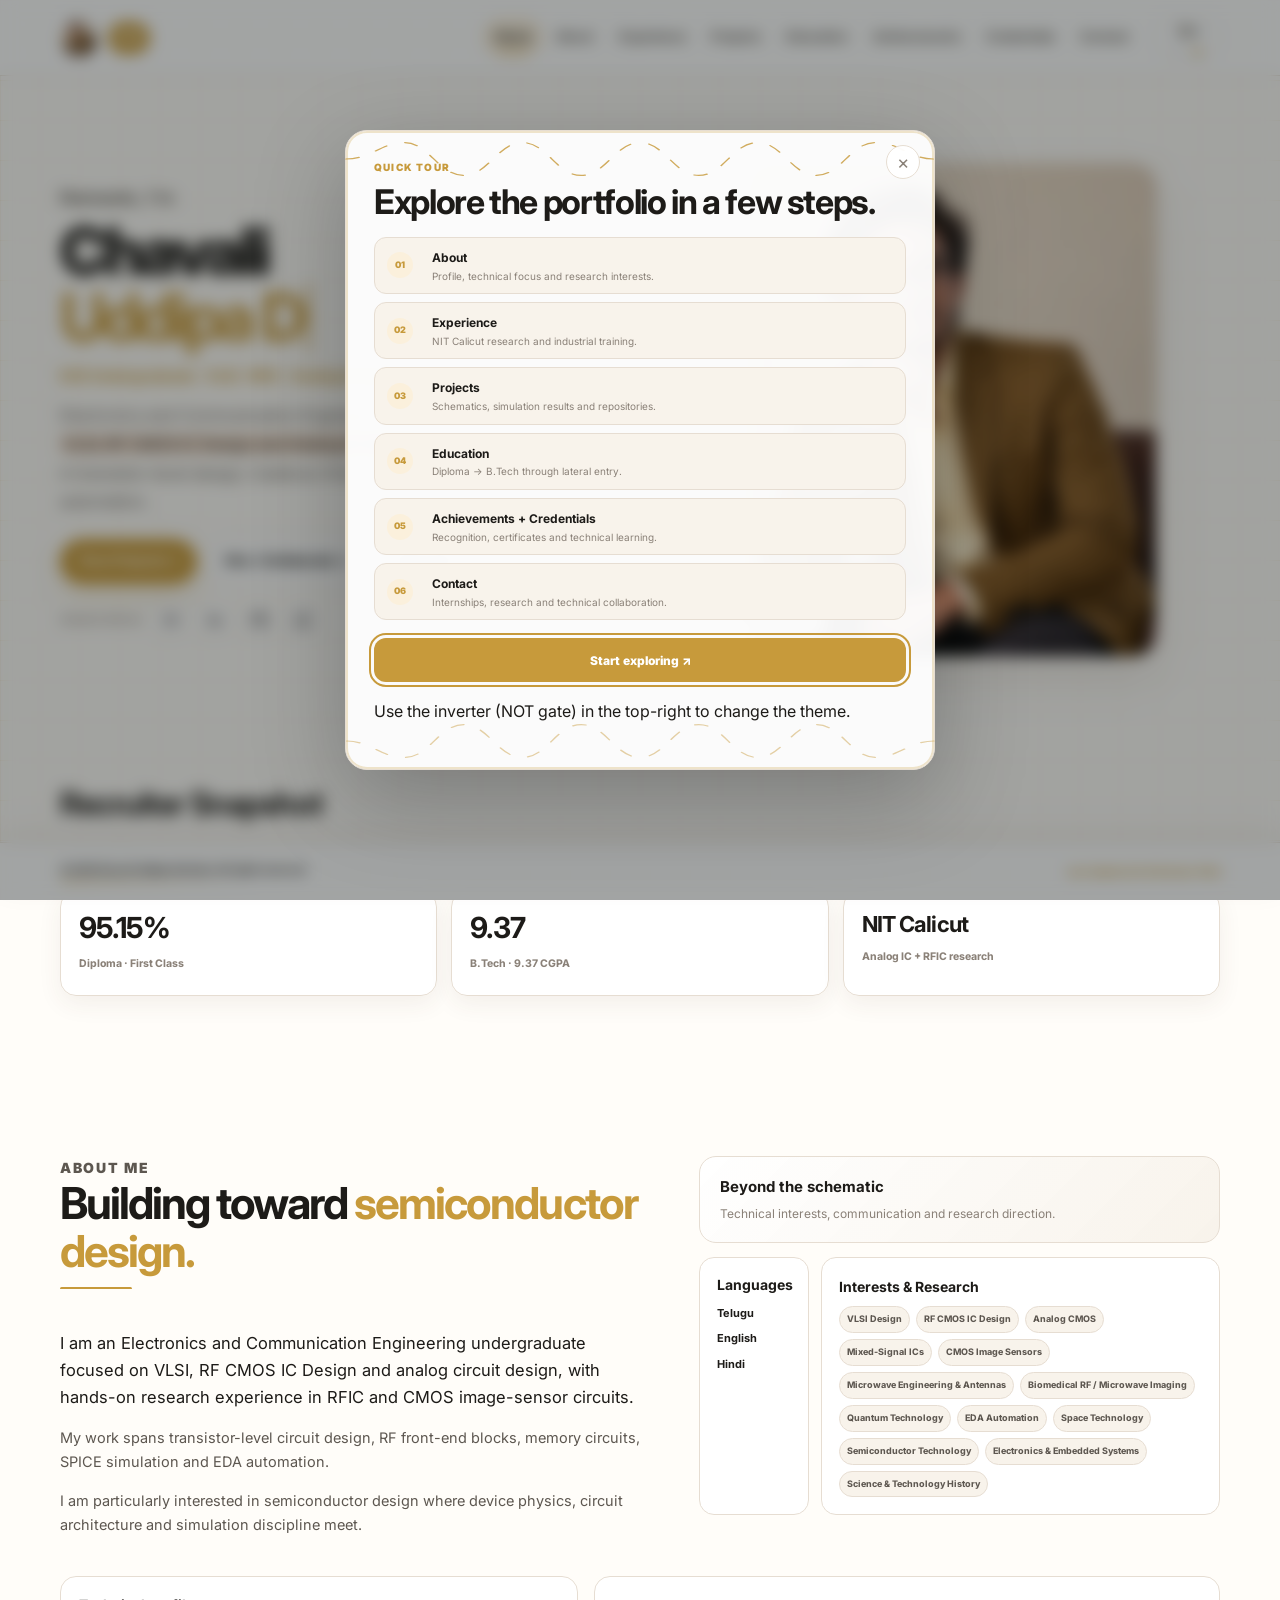
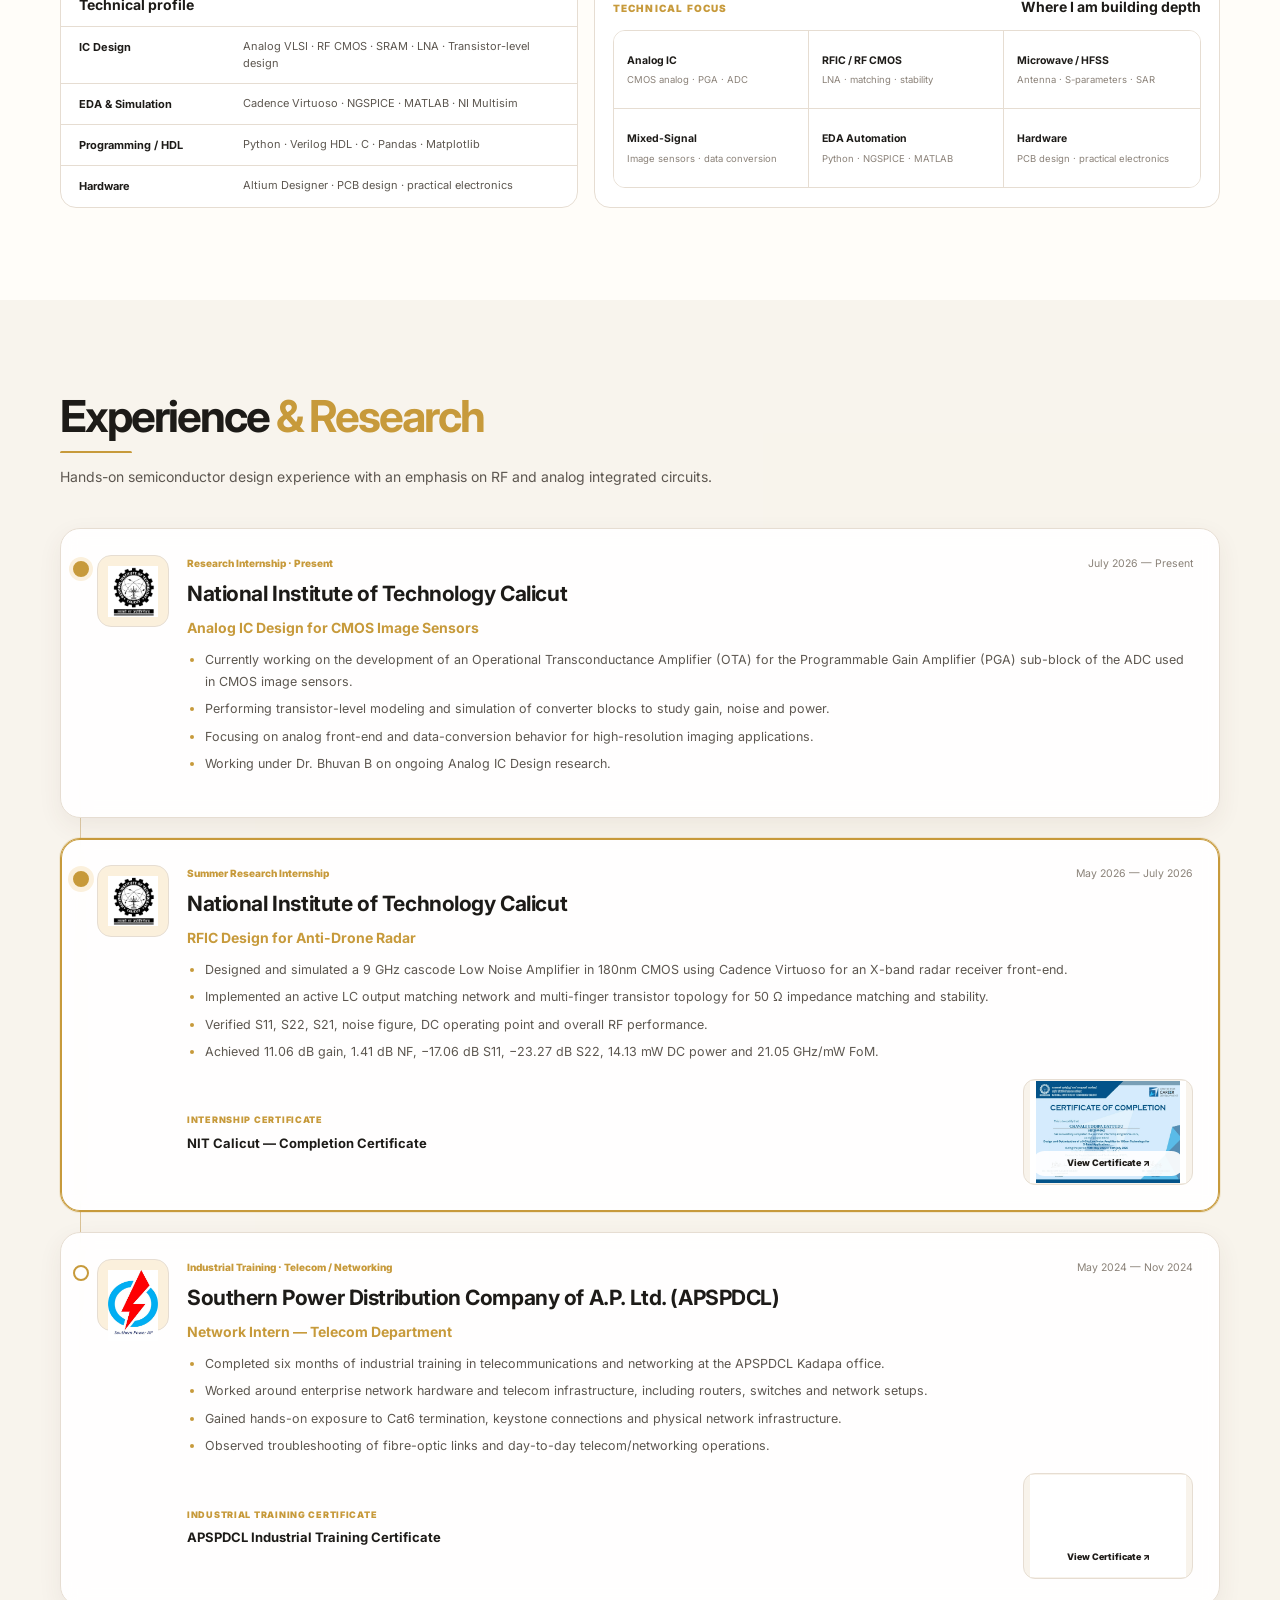
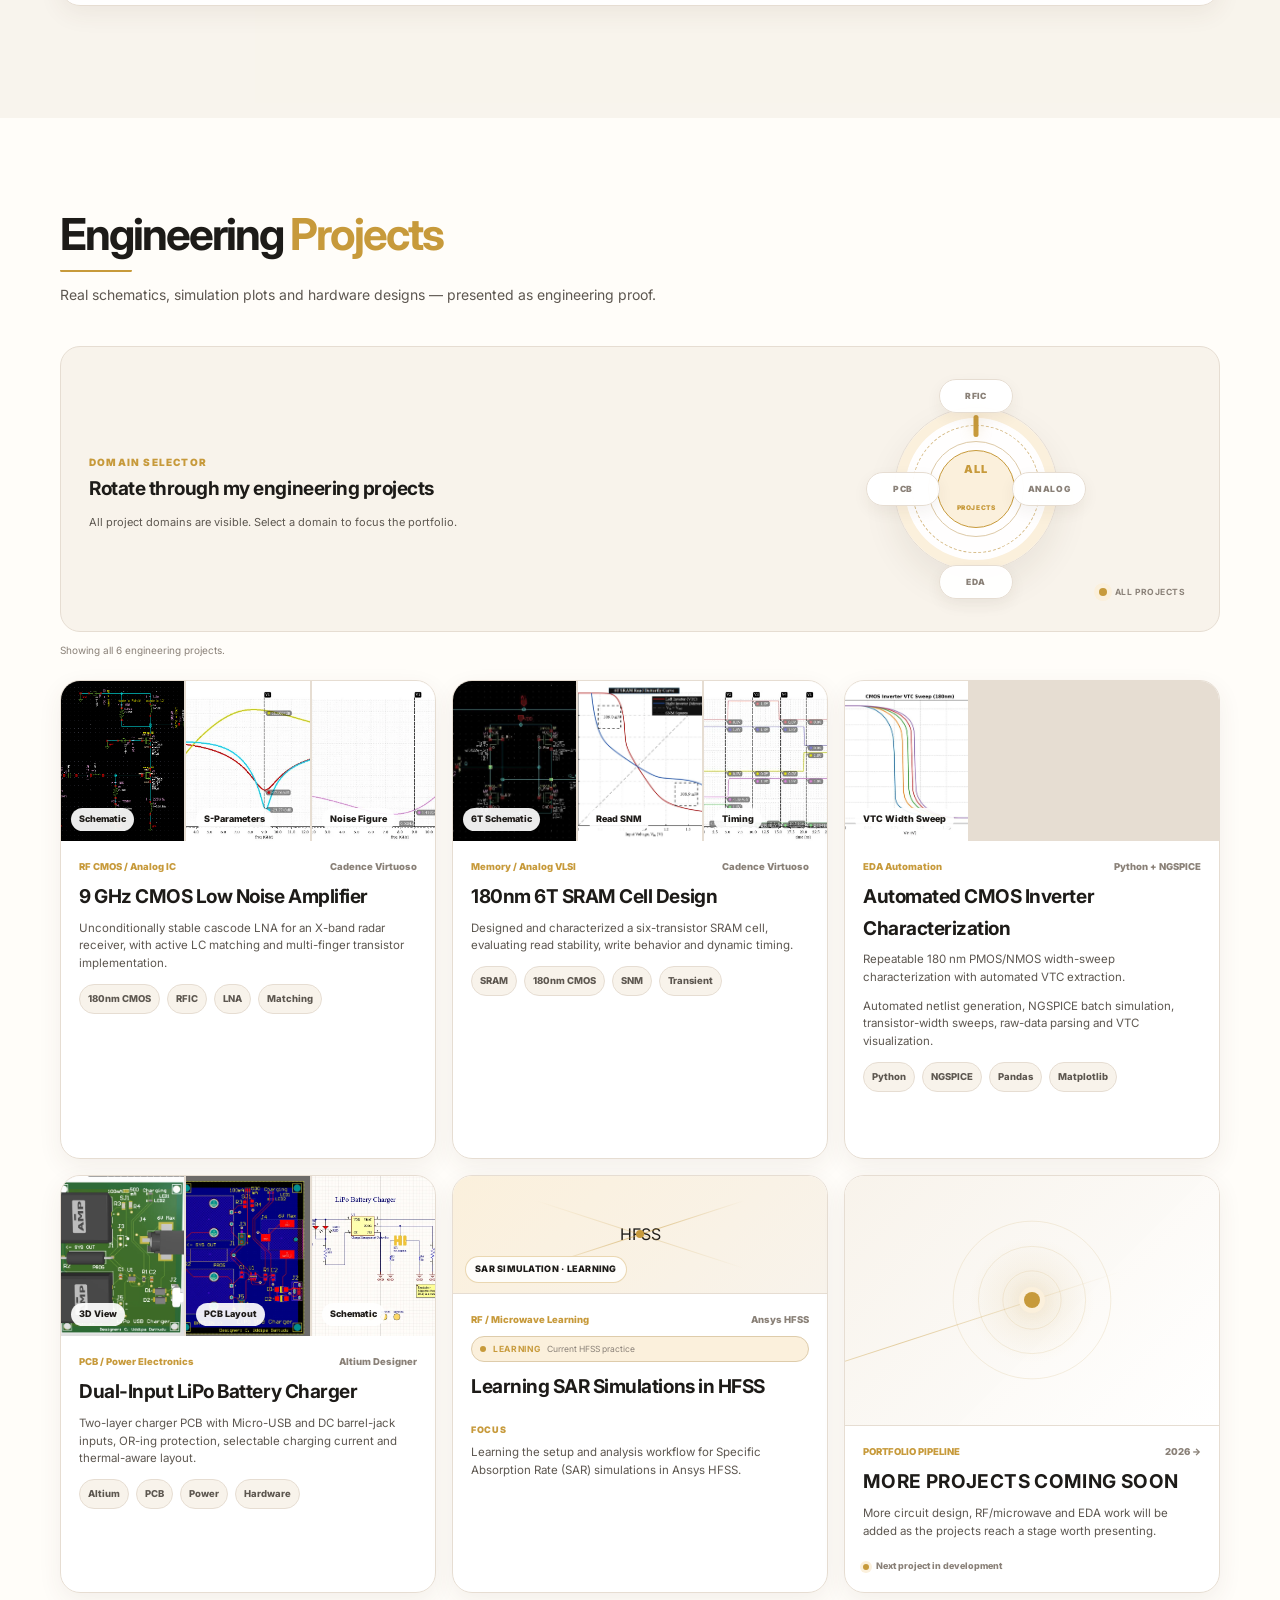
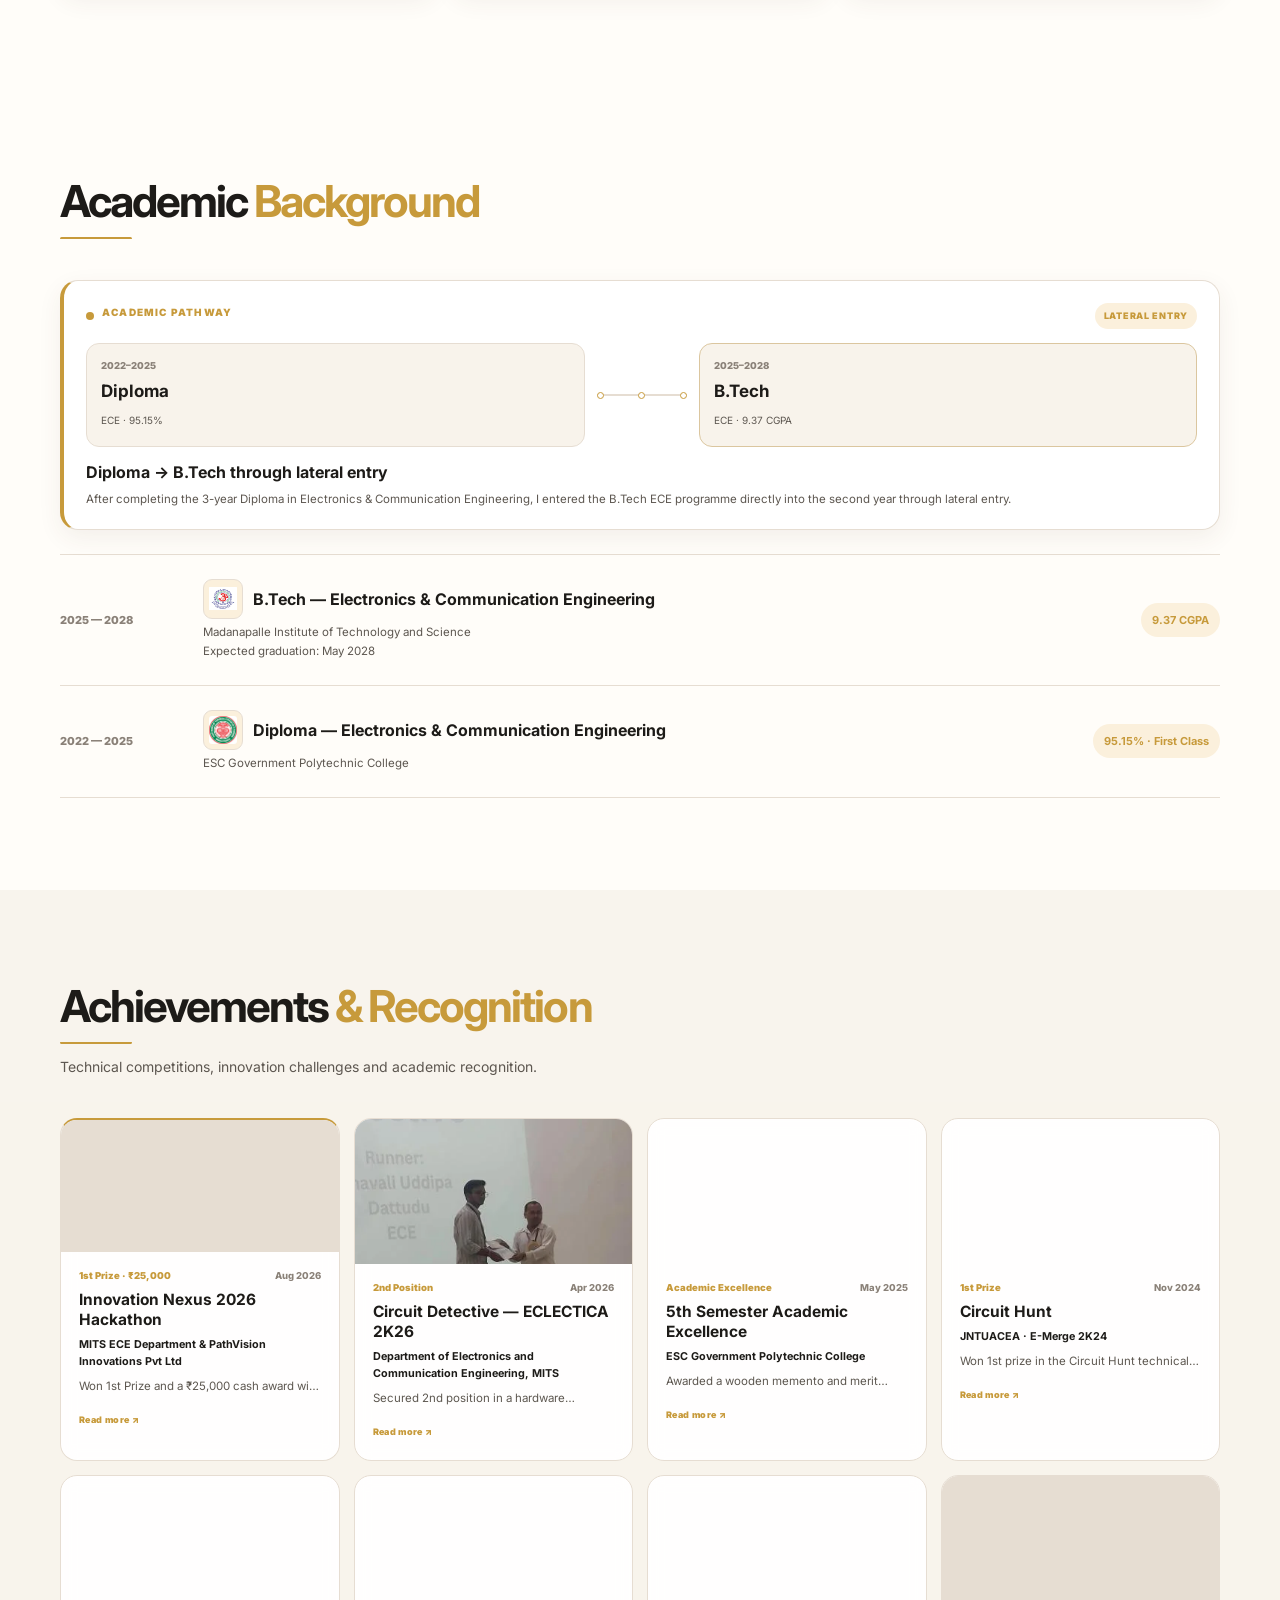
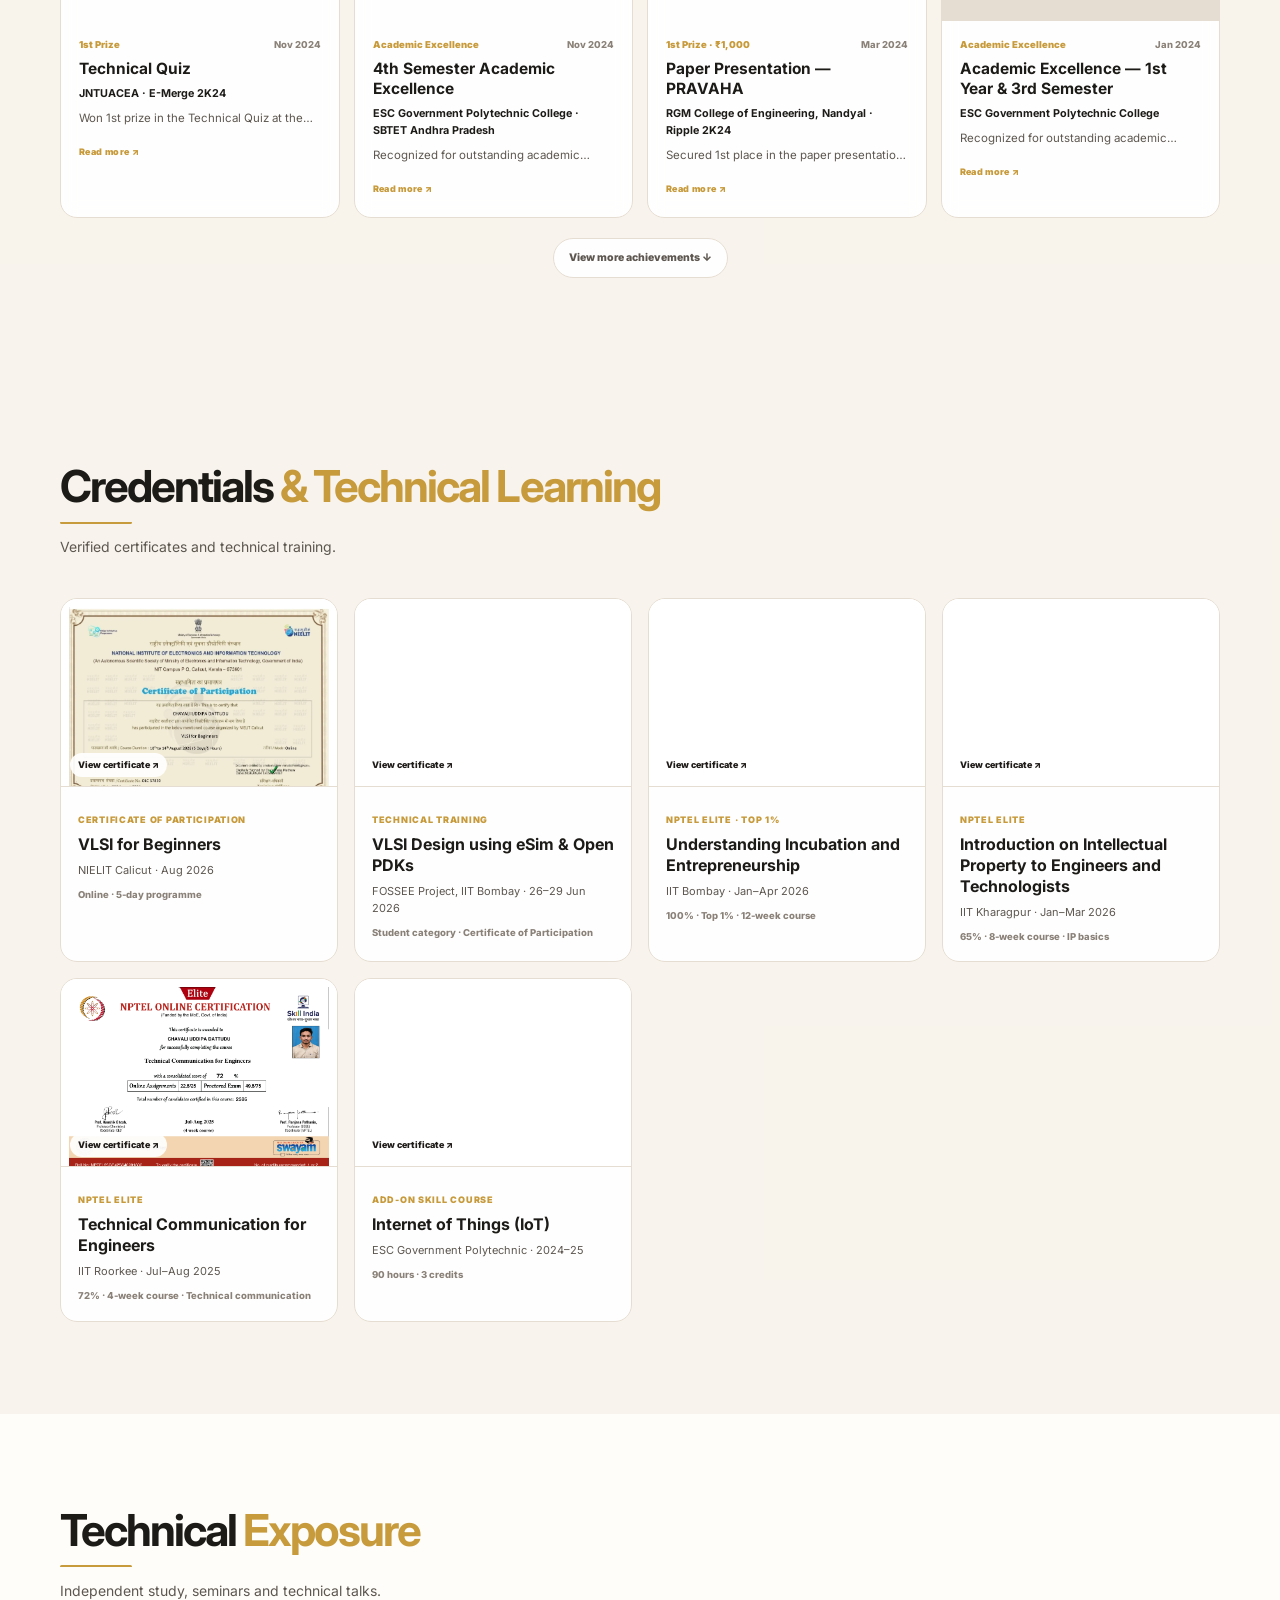
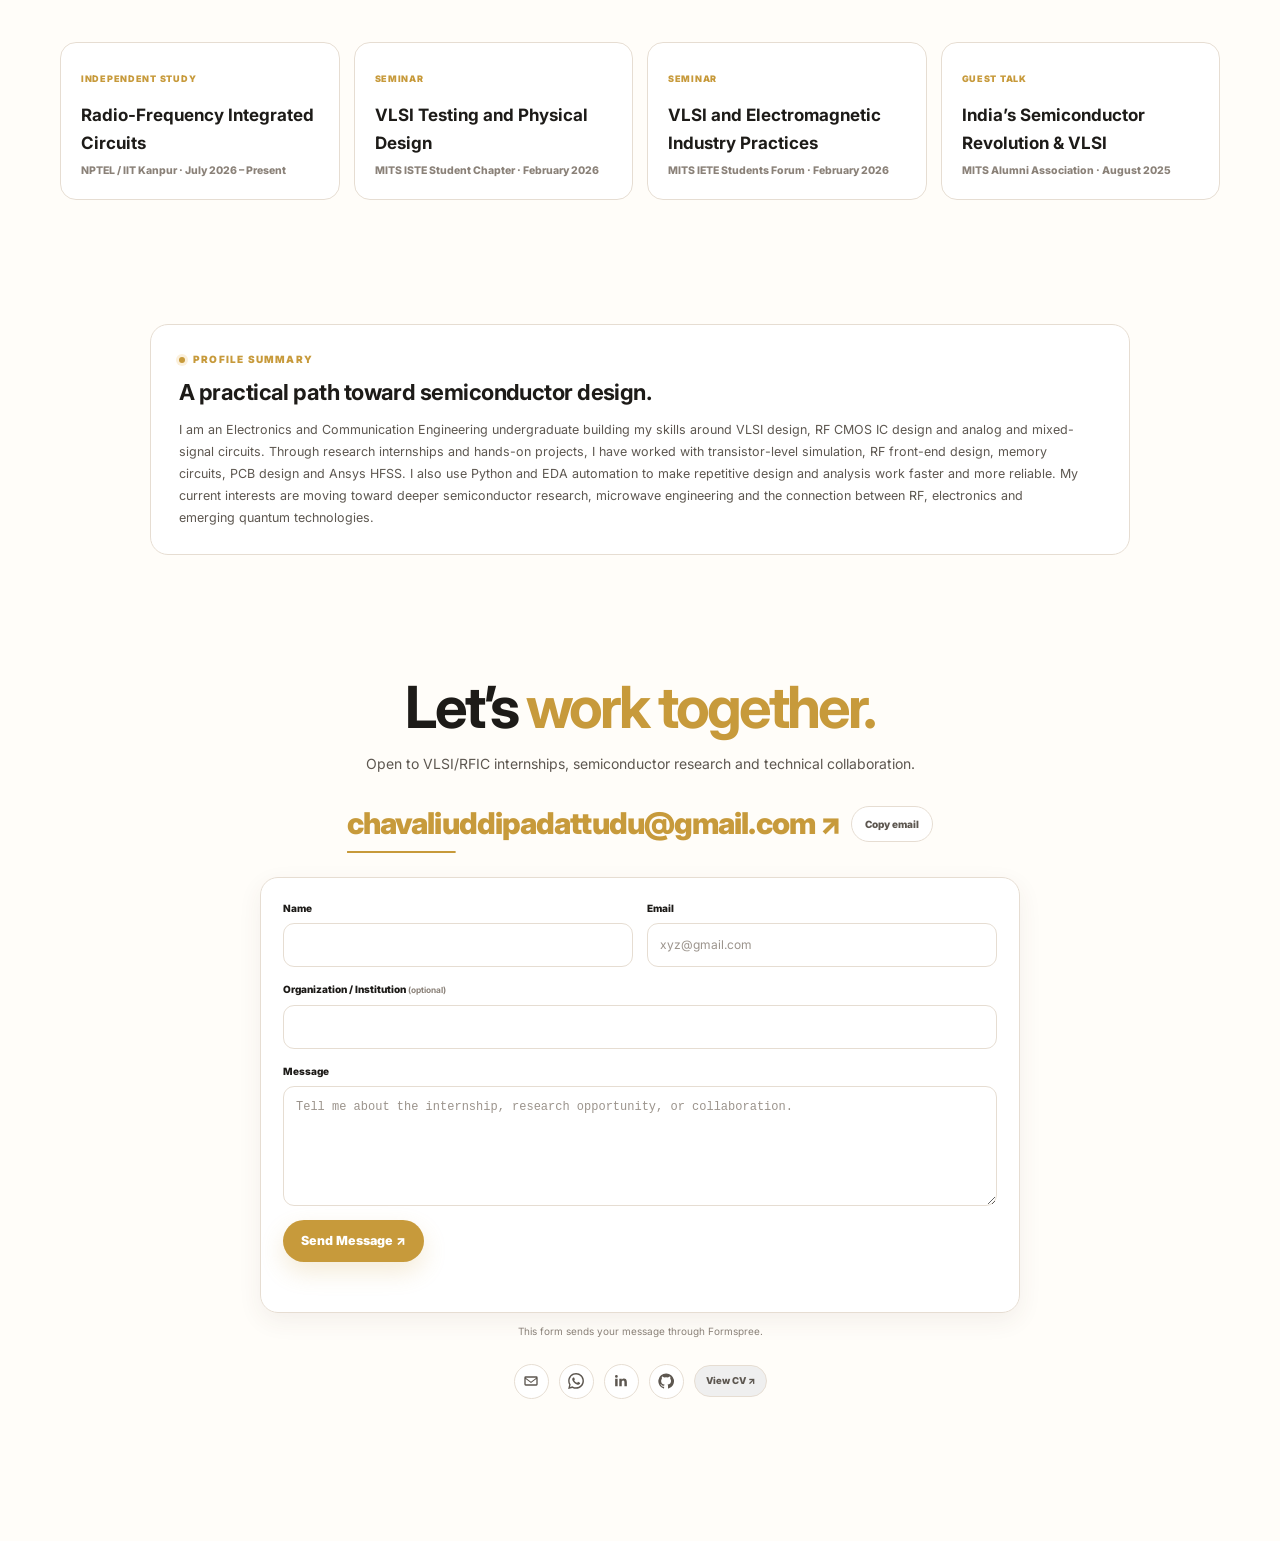
==== index.html @ ebbfebb5 "Add files via upload" ====
<!DOCTYPE html>

<html lang="en">
<head>
<meta charset="utf-8"/>
<meta content="width=device-width, initial-scale=1.0" name="viewport"/>
<meta content="Chavali Uddipa Dattudu — Electronics and Communication Engineering undergraduate focused on VLSI, RF CMOS IC Design, Analog IC Design, EDA automation and semiconductor research." name="description"/>
<title>
   Chavali Uddipa Dattudu | VLSI • RFIC • Analog IC Design
  </title>
<meta content="#C79A3B" name="theme-color"/>
<meta content="index, follow" name="robots"/>
<meta content="Chavali Uddipa Dattudu" name="author"/>
<meta content="Chavali Uddipa Dattudu, VLSI, RFIC, RF CMOS, Analog IC Design, Analog VLSI, CMOS Image Sensors, Mixed-Signal ICs, Cadence Virtuoso, NGSPICE, EDA Automation, PCB Design" name="keywords"/>
<link href="https://chavali-uddipa-dattudu.github.io/" rel="canonical"/>
<link href="data:image/svg+xml,%3Csvg xmlns='http://www.w3.org/2000/svg' viewBox='0 0 64 64'%3E%3Crect width='64' height='64' rx='16' fill='%23C79A3B'/%3E%3Ctext x='32' y='38' font-family='Arial' font-size='18' font-weight='800' fill='white' text-anchor='middle'%3ECUD%3C/text%3E%3C/svg%3E" rel="icon" type="image/svg+xml"/>
<meta content="website" property="og:type"/>
<meta content="Chavali Uddipa Dattudu | VLSI Portfolio" property="og:title"/>
<meta content="ECE undergraduate focused on VLSI, RF CMOS IC Design, Analog IC Design, EDA automation and semiconductor research." property="og:description"/>
<meta content="https://chavali-uddipa-dattudu.github.io/" property="og:url"/>
<meta content="Chavali Uddipa Dattudu | VLSI Portfolio" property="og:site_name"/>
<meta content="https://chavali-uddipa-dattudu.github.io/images/profile/uddipa-profile.webp" property="og:image"/>
<meta content="1200" property="og:image:width"/>
<meta content="630" property="og:image:height"/>
<meta content="summary_large_image" name="twitter:card"/>
<link href="https://fonts.googleapis.com" rel="preconnect"/>
<link crossorigin="" href="https://fonts.gstatic.com" rel="preconnect"/>
<link href="https://fonts.googleapis.com/css2?family=Inter:wght@400;500;600;700;800&amp;display=swap" rel="stylesheet"/>
<script>
   (() => {
        const savedTheme = localStorage.getItem("portfolio-theme");
        document.documentElement.dataset.theme = savedTheme || "light";
      })();
  </script>
<!-- Google tag (gtag.js) -->
<script async="" src="https://www.googletagmanager.com/gtag/js?id=G-L27QXPHX4L"></script>
<script>
  window.dataLayer = window.dataLayer || [];
  function gtag(){dataLayer.push(arguments);}
  gtag('js', new Date());

  gtag('config', 'G-L27QXPHX4L');
</script>
<!-- Microsoft Clarity -->
<script type="text/javascript">
    (function(c,l,a,r,i,t,y){
        c[a]=c[a]||function(){(c[a].q=c[a].q||[]).push(arguments)};
        t=l.createElement(r);t.async=1;t.src="https://www.clarity.ms/tag/"+i;
        y=l.getElementsByTagName(r)[0];y.parentNode.insertBefore(t,y);
    })(window, document, "clarity", "script", "yrrrv2jazm");
</script>
<link href="style.css?v=20261003-r6" rel="stylesheet"/>
<link href="manifest.webmanifest" rel="manifest"/>
<script type="application/ld+json">
{
  "@context": "https://schema.org",
  "@type": "Person",
  "name": "Chavali Uddipa Dattudu",
  "jobTitle": "ECE Undergraduate \u2014 VLSI / RF CMOS IC Design",
  "email": "mailto:chavaliuddipadattudu@gmail.com",
  "address": {
    "@type": "PostalAddress",
    "addressLocality": "Madanapalle",
    "addressRegion": "Andhra Pradesh",
    "addressCountry": "IN"
  },
  "alumniOf": "Madanapalle Institute of Technology and Science",
  "url": "https://chavali-uddipa-dattudu.github.io/",
  "image": "https://chavali-uddipa-dattudu.github.io/images/profile/uddipa-profile.webp",
  "knowsAbout": [
    "VLSI",
    "RF CMOS IC Design",
    "Analog VLSI",
    "EDA Automation",
    "PCB Design",
    "CMOS Image Sensors",
    "Mixed-Signal ICs",
    "RFIC Design"
  ],
  "sameAs": [
    "https://linkedin.com/in/chavaliuddipadattudu",
    "https://github.com/Chavali-Uddipa-Dattudu"
  ]
}
</script>
<meta content="Chavali Uddipa Dattudu — VLSI, RFIC and Analog IC Design Portfolio" property="og:image:alt"/></head>
<body class="is-booting">
<canvas aria-hidden="true" class="rf-wave-canvas" id="rfWaveCanvas"></canvas>
<a class="skip-link" href="#main">
   Skip to content
  </a>
<div aria-hidden="true" class="site-loader" id="siteLoader">
<div class="loader-core loader-rf-acquisition">
<div class="loader-acquisition">
<div class="loader-signal-track">
<span class="loader-signal-baseline"></span>
<span class="loader-signal-pulse"></span>
</div>
<div class="loader-emitter">
<span class="loader-emitter-point"></span>
<span class="loader-emitter-ring ring-a"></span>
<span class="loader-emitter-ring ring-b"></span>
<span class="loader-emitter-ring ring-c"></span>
</div>
</div>
<p class="loader-label">Loading data...</p>
</div>
</div>
<div aria-hidden="true" class="site-guide-overlay" hidden="" id="siteGuide">
<section aria-labelledby="siteGuideTitle" aria-modal="true" class="site-guide" role="dialog">
<svg aria-hidden="true" class="guide-signal guide-signal-top" preserveaspectratio="none" viewbox="0 0 620 70"><path d="M0 35 C26 35 37 10 62 10 S98 60 124 60 S160 10 186 10 S222 60 248 60 S284 10 310 10 S346 60 372 60 S408 10 434 10 S470 60 496 60 S532 10 558 10 S594 35 620 35"></path></svg>
<svg aria-hidden="true" class="guide-signal guide-signal-bottom" preserveaspectratio="none" viewbox="0 0 620 70"><path d="M0 35 C26 35 37 10 62 10 S98 60 124 60 S160 10 186 10 S222 60 248 60 S284 10 310 10 S346 60 372 60 S408 10 434 10 S470 60 496 60 S532 10 558 10 S594 35 620 35"></path></svg>
<button aria-label="Close portfolio guide" class="guide-close" id="guideClose" type="button">×</button>
<p class="eyebrow">QUICK TOUR</p>
<h2 id="siteGuideTitle">Explore the portfolio in a few steps.</h2>
<div class="guide-steps">
<div class="guide-step"><span>01</span><div><strong>About</strong><small>Profile, technical focus and research interests.</small></div></div><div class="guide-step"><span>02</span><div><strong>Experience</strong><small>NIT Calicut research and industrial training.</small></div></div><div class="guide-step"><span>03</span><div><strong>Projects</strong><small>Schematics, simulation results and repositories.</small></div></div><div class="guide-step"><span>04</span><div><strong>Education</strong><small>Diploma → B.Tech through lateral entry.</small></div></div><div class="guide-step"><span>05</span><div><strong>Achievements + Credentials</strong><small>Recognition, certificates and technical learning.</small></div></div><div class="guide-step"><span>06</span><div><strong>Contact</strong><small>Internships, research and technical collaboration.</small></div></div>
</div>
<button class="guide-start" id="guideStart" type="button">Start exploring ↗</button>
<p class="guide-theme-note">Use the inverter (NOT gate) in the top-right to change the theme.</p>
</section>
</div>
<header class="site-header">
<div class="container nav">
<a aria-label="Chavali Uddipa Dattudu — Home" class="brand" href="#home">
<span aria-hidden="true" class="brand-photo">
<img alt="" decoding="async" height="1023" loading="eager" src="images/profile/uddipa-profile.webp" width="1537"/>
</span>
<span aria-hidden="true" class="brand-mark">
      CUD
     </span>
</a>
<nav aria-label="Primary navigation" class="nav-menu" id="primary-nav"><a class="active" href="#home">Home</a><a href="#about">About</a><a href="#experience">Experience</a><a href="#projects">Projects</a><a href="#education">Education</a><a href="#achievements">Achievements</a><a href="#credentials">Credentials</a><a href="#contact">Contact</a></nav>
<button aria-label="Switch to dark theme" class="theme-toggle" id="themeToggle" title="Switch light and dark theme" type="button">
<svg aria-hidden="true" class="not-gate-icon" viewbox="0 0 36 24">
<path class="not-gate-line" d="M2 12H9"></path>
<path class="not-gate-body" d="M9 3L24 12L9 21Z"></path>
<circle class="not-gate-bubble" cx="27" cy="12" r="2.7"></circle>
<path class="not-gate-line" d="M29.7 12H34"></path>
<circle class="not-gate-pulse" cx="2" cy="12" r="1.8"></circle>
</svg>
<span class="sr-only" id="themeToggleText">Switch to dark theme</span>
<span aria-hidden="true" class="theme-symbols">
<span class="theme-moon" id="themeMoon">☾</span>
<span class="theme-sun" id="themeSun">☀</span>
</span>
</button>
</div>
</header>
<div aria-hidden="true" id="scrollProgress">
</div>
<main id="main">
<section class="hero" id="home">
<div class="container hero-grid">
<div class="hero-copy">
<p class="kicker">Namaste, I'm</p>
<h1 aria-label="Chavali Uddipa Dattudu">
<span class="sr-only">
        Chavali Uddipa Dattudu
       </span>
<span aria-hidden="true" class="typed-name">
<span class="typed-first-name" id="typedFirstName">
</span>
<br/>
<strong>
<span class="typed-last-name" id="typedLastName">
</span>
</strong>
<span aria-hidden="true" class="type-cursor">
</span>
</span>
</h1>
<p class="hero-role">
       ECE Undergraduate · VLSI · RFIC · Analog IC Design
      </p>
<p class="hero-text">
       Electronics and Communication Engineering undergraduate focused on
       <span class="highlight">
        VLSI, RF CMOS IC Design and Analog IC Design
       </span>
       , with hands-on experience in transistor-level design, Cadence Virtuoso, SPICE simulation and EDA automation.
      </p>
<div class="hero-actions">
<a class="primary-btn" href="#projects">
        View Projects ↗
       </a>
<a class="secondary-btn" href="#contact">
        Hire / Collaborate ↗
       </a>
<button class="secondary-btn resume-view-btn" type="button" data-resume-viewer-open>
        View CV ↗
       </button>
</div>
<div aria-label="Connect with me" class="quick-links">
<span class="quick-label">
        Connect with me
       </span>
<a aria-label="Email Chavali Uddipa Dattudu" class="social-icon-link" href="mailto:chavaliuddipadattudu@gmail.com" title="Email">
<svg aria-hidden="true" class="social-icon" viewbox="0 0 24 24">
<path d="M4 5h16a2 2 0 0 1 2 2v10a2 2 0 0 1-2 2H4a2 2 0 0 1-2-2V7a2 2 0 0 1 2-2Zm0 2 8 6 8-6H4Zm16 10V9l-8 6-8-6v8h16Z" fill="currentColor">
</path>
</svg>
</a>
<a aria-label="LinkedIn profile" class="social-icon-link" href="https://linkedin.com/in/chavaliuddipadattudu" rel="noopener noreferrer" target="_blank" title="LinkedIn">
<svg aria-hidden="true" class="social-icon" viewbox="0 0 24 24">
<path d="M6.94 8.5H3.24V20h3.7V8.5ZM5.1 3A2.1 2.1 0 1 0 5.1 7.2 2.1 2.1 0 0 0 5.1 3ZM20.76 13.42c0-3.46-1.84-5.08-4.29-5.08a3.7 3.7 0 0 0-3.34 1.84V8.5H9.43V20h3.7v-5.7c0-1.5.28-2.95 2.14-2.95 1.84 0 1.86 1.72 1.86 3.05V20h3.69l-.06-6.58Z" fill="currentColor">
</path>
</svg>
</a>
<a aria-label="GitHub profile" class="social-icon-link" href="https://github.com/Chavali-Uddipa-Dattudu" rel="noopener noreferrer" target="_blank" title="GitHub">
<svg aria-hidden="true" class="social-icon" viewbox="0 0 24 24">
<path d="M12 .75a11.5 11.5 0 0 0-3.64 22.41c.58.1.79-.25.79-.56v-2.03c-3.22.7-3.9-1.37-3.9-1.37-.53-1.35-1.3-1.71-1.3-1.71-1.06-.73.08-.72.08-.72 1.17.08 1.79 1.21 1.79 1.21 1.04 1.78 2.73 1.26 3.4.96.1-.75.41-1.26.74-1.55-2.57-.29-5.27-1.29-5.27-5.74 0-1.27.45-2.31 1.2-3.13-.12-.3-.52-1.49.11-3.1 0 0 .98-.31 3.2 1.2a11.1 11.1 0 0 1 5.82 0c2.22-1.51 3.2-1.2 3.2-1.2.63 1.61.23 2.8.12 3.1.75.82 1.2 1.86 1.2 3.13 0 4.46-2.71 5.44-5.29 5.73.42.36.79 1.06.79 2.14v3.17c0 .31.21.67.8.56A11.5 11.5 0 0 0 12 .75Z" fill="currentColor">
</path>
</svg>
</a>
<a aria-label="WhatsApp" class="social-icon-link whatsapp-link" href="https://wa.me/919392741655" rel="noopener noreferrer" target="_blank" title="WhatsApp">
<svg aria-hidden="true" class="social-icon" viewbox="0 0 24 24">
<path d="M20.5 3.5A11.8 11.8 0 0 0 12.08 0C5.56 0 .26 5.3.26 11.82c0 2.08.54 4.11 1.56 5.9L.18 24l6.43-1.68a11.8 11.8 0 0 0 5.47 1.35h.01c6.52 0 11.82-5.3 11.82-11.82 0-3.16-1.23-6.13-3.41-8.35ZM12.09 21.5h-.01a9.67 9.67 0 0 1-4.92-1.35l-.35-.21-3.82 1 1.02-3.72-.23-.38a9.67 9.67 0 1 1 8.31 4.66Zm5.3-7.2c-.29-.15-1.71-.84-1.97-.94-.26-.1-.45-.15-.64.15-.19.29-.74.94-.91 1.13-.17.2-.33.22-.62.07-1.67-.83-2.76-1.48-3.86-3.36-.29-.5.29-.46.83-1.53.09-.19.04-.36-.02-.51-.07-.15-.64-1.55-.88-2.12-.23-.56-.47-.49-.64-.5h-.55c-.2 0-.51.07-.78.36-.27.29-1.01.99-1.01 2.42 0 1.43 1.04 2.81 1.18 3 .15.2 2.05 3.14 4.97 4.4.7.3 1.24.48 1.66.61.7.22 1.34.19 1.84.12.56-.08 1.71-.7 1.95-1.37.24-.67.24-1.25.17-1.37-.07-.12-.26-.19-.55-.34Z" fill="currentColor">
</path>
</svg>
</a>
</div>
</div>
<div class="hero-visual">
<div class="hero-photo-card">
<img alt="Chavali Uddipa Dattudu" fetchpriority="high" height="1023" loading="eager" src="images/profile/uddipa-profile.webp" width="1537"/>
</div>
<div class="photo-badge">
<span>
        Focus
       </span>
<strong>
        VLSI / RFIC
       </strong>
</div>
</div>
</div>
</section>
<section class="recruiter-snapshot section" id="snapshot">
<div class="container">
<div class="snapshot-heading">
<h2 class="heading-animated">Recruiter Snapshot</h2>
<p>The essentials for a quick first look.</p>
</div>
<div class="snapshot-grid">
<article class="snapshot-card reveal spotlight-card">
<strong class="snapshot-value" data-counter="95.15" data-suffix="%">
        0
       </strong>
<span>
        Diploma · First Class
       </span>
</article>
<article class="snapshot-card reveal spotlight-card">
<strong class="snapshot-value" data-counter="9.37" data-suffix="">
        0
       </strong>
<span>
        B.Tech · 9.37 CGPA
       </span>
</article>
<article class="snapshot-card reveal spotlight-card">
<strong class="snapshot-value snapshot-text">
        NIT Calicut
       </strong>
<span>
        Analog IC + RFIC research
       </span>
</article>
</div>
</div>
</section>
<section class="section" id="about">
<div class="container">
<div class="about-grid">

<div class="about-copy">
<div class="section-heading reveal">
<p class="eyebrow">
         About Me
        </p>
<h2 class="heading-animated">
         Building toward
         <em>
          semiconductor design.
         </em>
</h2>
</div>
<p class="about-lead">
        I am an Electronics and Communication Engineering undergraduate focused on VLSI, RF CMOS IC Design and analog circuit design, with hands-on research experience in RFIC and CMOS image-sensor circuits.
       </p>
<p>
        My work spans transistor-level circuit design, RF front-end blocks, memory circuits, SPICE simulation and EDA automation.
       </p>
<p>
        I am particularly interested in semiconductor design where device physics, circuit architecture and simulation discipline meet.
       </p>

</div><aside class="about-side"><div class="about-side-intro reveal"><h3>Beyond the schematic</h3><p>Technical interests, communication and research direction.</p></div><div class="about-side-grid">
<article class="about-extra-card languages-card reveal spotlight-card"><h3>Languages</h3><ul class="language-list simple-language-list"><li><strong>Telugu</strong></li><li><strong>English</strong></li><li><strong>Hindi</strong></li></ul></article>
<article class="about-extra-card interests-card reveal spotlight-card"><h3>Interests &amp; Research</h3><div class="interest-tags"><span>VLSI Design</span><span>RF CMOS IC Design</span><span>Analog CMOS</span><span>Mixed-Signal ICs</span><span>CMOS Image Sensors</span><span>Microwave Engineering &amp; Antennas</span><span>Biomedical RF / Microwave Imaging</span><span>Quantum Technology</span><span>EDA Automation</span><span>Space Technology</span><span>Semiconductor Technology</span><span>Electronics &amp; Embedded Systems</span><span>Science &amp; Technology History</span></div></article>
</div></aside><div class="about-facts">
<div class="technical-profile reveal spotlight-card">
<h3>
          Technical profile
         </h3>
<div class="profile-row">
<strong>
           IC Design
          </strong>
<span>
           Analog VLSI · RF CMOS · SRAM · LNA · Transistor-level design
          </span>
</div>
<div class="profile-row">
<strong>
           EDA &amp; Simulation
          </strong>
<span>
           Cadence Virtuoso · NGSPICE · MATLAB · NI Multisim
          </span>
</div>
<div class="profile-row">
<strong>
           Programming / HDL
          </strong>
<span>
           Python · Verilog HDL · C · Pandas · Matplotlib
          </span>
</div>
<div class="profile-row">
<strong>
           Hardware
          </strong>
<span>
           Altium Designer · PCB design · practical electronics
          </span>
</div>
</div>
<div class="technical-focus reveal">
<div class="technical-focus-heading">
<p class="eyebrow">Technical Focus</p>
<h3>Where I am building depth</h3>
</div>
<div class="technical-focus-grid">
<article class="technical-focus-cell"><strong>Analog IC</strong><span>CMOS analog · PGA · ADC</span></article>
<article class="technical-focus-cell"><strong>RFIC / RF CMOS</strong><span>LNA · matching · stability</span></article>
<article class="technical-focus-cell"><strong>Microwave / HFSS</strong><span>Antenna · S-parameters · SAR</span></article>
<article class="technical-focus-cell"><strong>Mixed-Signal</strong><span>Image sensors · data conversion</span></article>
<article class="technical-focus-cell"><strong>EDA Automation</strong><span>Python · NGSPICE · MATLAB</span></article>
<article class="technical-focus-cell"><strong>Hardware</strong><span>PCB design · practical electronics</span></article>
</div>
</div>
</div></div>
</div>
</section>
<section class="section tint" id="experience">
<div class="container">
<div class="section-heading reveal">
<h2 class="heading-animated">
       Experience
       <em>
        &amp; Research
       </em>
</h2>
<p>
       Hands-on semiconductor design experience with an emphasis on RF
              and analog integrated circuits.
      </p>
</div>
<div aria-label="Experience timeline" class="experience-timeline">
<article class="experience-card experience-current reveal spotlight-card" data-current="true" data-exp-index="0">
<div class="experience-logo">
<img alt="NIT Calicut logo" decoding="async" height="557" loading="lazy" src="images/lna/NITC_LOGO.webp" width="551"/>
</div>
<div class="experience-body">
<div class="experience-top">
<span class="label">
          Research Internship · Present
         </span>
<span class="date">
          July 2026 — Present
         </span>
</div>
<h3>
         National Institute of Technology Calicut
        </h3>
<h4>
         Analog IC Design for CMOS Image Sensors
        </h4>
<ul class="experience-points">
<li>Currently working on the development of an Operational Transconductance Amplifier (OTA) for the Programmable Gain Amplifier (PGA) sub-block of the ADC used in CMOS image sensors.</li>
<li>
          Performing transistor-level modeling and simulation of converter blocks to study gain, noise and power.
         </li>
<li>
          Focusing on analog front-end and data-conversion behavior for high-resolution imaging applications.
         </li>
<li>
          Working under Dr. Bhuvan B on ongoing Analog IC Design research.
         </li>
</ul>
</div>
</article>
<article class="experience-card reveal spotlight-card" data-exp-index="1">
<div class="experience-logo">
<img alt="NIT Calicut logo" decoding="async" height="557" loading="lazy" src="images/lna/NITC_LOGO.webp" width="551"/>
</div>
<div class="experience-body">
<div class="experience-top">
<span class="label">
          Summer Research Internship
         </span>
<span class="date">
          May 2026 — July 2026
         </span>
</div>
<h3>
         National Institute of Technology Calicut
        </h3>
<h4>
         RFIC Design for Anti-Drone Radar
        </h4>
<ul class="experience-points">
<li>
          Designed and simulated a 9 GHz cascode Low Noise Amplifier in 180nm CMOS using Cadence Virtuoso for an X-band radar receiver front-end.
         </li>
<li>
          Implemented an active LC output matching network and multi-finger transistor topology for 50 Ω impedance matching and stability.
         </li>
<li>
          Verified S11, S22, S21, noise figure, DC operating point and overall RF performance.
         </li>
<li>
          Achieved 11.06 dB gain, 1.41 dB NF, −17.06 dB S11, −23.27 dB S22, 14.13 mW DC power and 21.05 GHz/mW FoM.
         </li>
</ul>
<div class="experience-certificate">
<div class="certificate-copy">
<span class="certificate-label">
           Internship Certificate
          </span>
<h5>
           NIT Calicut — Completion Certificate
          </h5>
</div>
<div class="certificate-actions">
<button aria-label="View NIT Calicut internship completion certificate" class="certificate-view" type="button">
<img alt="NIT Calicut internship completion certificate" decoding="async" height="1414" loading="lazy" src="images/experience/NITC_Internship_Certificate_CUD.webp" width="2000"/>
<span>
            View Certificate ↗
           </span>
</button>
</div>
</div>
</div>
</article>
<article class="experience-card reveal spotlight-card" data-exp-index="2">
<div class="experience-logo">
<img alt="APSPDCL logo" decoding="async" height="334" loading="lazy" src="images/logos/APSPDCL_Logo.webp" width="374"/>
</div>
<div class="experience-body">
<div class="experience-top">
<span class="label">
          Industrial Training · Telecom / Networking
         </span>
<span class="date">
          May 2024 — Nov 2024
         </span>
</div>
<h3>
         Southern Power Distribution Company of A.P. Ltd. (APSPDCL)
        </h3>
<h4>
         Network Intern — Telecom Department
        </h4>
<ul class="experience-points">
<li>
          Completed six months of industrial training in telecommunications and networking at the APSPDCL Kadapa office.
         </li>
<li>
          Worked around enterprise network hardware and telecom infrastructure, including routers, switches and network setups.
         </li>
<li>
          Gained hands-on exposure to Cat6 termination, keystone connections and physical network infrastructure.
         </li>
<li>
          Observed troubleshooting of fibre-optic links and day-to-day telecom/networking operations.
         </li>
</ul>
<div class="experience-certificate">
<div class="certificate-copy">
<span class="certificate-label">
           Industrial Training Certificate
          </span>
<h5>
           APSPDCL Industrial Training Certificate
          </h5>
</div>
<div class="certificate-actions">
<button aria-label="View APSPDCL industrial training certificate" class="certificate-view" type="button">
<img alt="APSPDCL industrial training certificate" decoding="async" height="2339" loading="lazy" src="images/experience/APSPDCL_Certificate.webp" width="1653"/>
<span>
            View Certificate ↗
           </span>
</button>
</div>
</div>
</div>
</article>
</div>
</div>
</section>
<section class="section" id="projects">
<div class="container">
<div class="section-heading reveal">
<h2 class="heading-animated">
       Engineering
       <em>
        Projects
       </em>
</h2>
<p>
       Real schematics, simulation plots and hardware designs — presented
              as engineering proof.
      </p>
</div>
<div aria-label="Project domain selector" class="project-selector reveal">
<div class="project-selector-copy">
<span class="eyebrow">DOMAIN SELECTOR</span>
<h3>Rotate through my engineering projects</h3>
<p id="projectSelectorDescription">All project domains are visible. Select a domain to focus the portfolio.</p>
</div>
<div class="project-selector-stage">
<div class="project-selector-control" id="projectSelectorControl">
<div aria-label="Project domains" class="project-selector-dial" id="projectSelectorDial">
<div class="project-selector-ring"></div>
<span class="project-selector-indicator"></span>
<button aria-label="Show all projects" class="project-selector-core active" data-filter="all" id="projectSelectorAll" type="button"><span>ALL</span><small>PROJECTS</small></button>
</div>
<div aria-label="Project domains" class="project-selector-options" role="group">
<button class="project-selector-option active" data-description="RF CMOS front-end design, low-noise amplification and RFIC work." data-filter="rfic" type="button">RFIC</button>
<button class="project-selector-option" data-description="Analog CMOS and memory design, including the 180nm 6T SRAM cell." data-filter="analog" type="button">ANALOG</button>
<button class="project-selector-option" data-description="Python, NGSPICE and reproducible simulation automation workflows." data-filter="eda" type="button">EDA</button>
<button class="project-selector-option" data-description="Two-layer Altium PCB design, layout and hardware implementation." data-filter="pcb" type="button">PCB</button>
</div>
</div>
<div class="project-selector-current"><span class="project-selector-dot"></span><strong id="projectSelectorOutput">ALL PROJECTS</strong></div>
</div>
</div>
<p aria-live="polite" class="project-filter-status" id="projectFilterStatus">Showing all engineering projects.</p>
<div class="project-stack">
<article class="project-card reveal spotlight-card" data-category="rfic analog">
<div class="project-gallery">
<figure>
<img alt="LNA circuit schematic" class="lightbox-img" decoding="async" height="575" loading="lazy" src="images/lna/LNA_Circuitdiagram.webp" width="700"/>
<figcaption>
          Schematic
         </figcaption>
</figure>
<figure>
<img alt="LNA S parameter plot" class="lightbox-img evidence-image" decoding="async" height="539" id="lnaEvidenceSP" loading="lazy" src="images/lna/SP_Wide.webp" width="1001"/>
<figcaption>
          S-Parameters
         </figcaption>
</figure>
<figure>
<img alt="LNA noise figure plot" class="lightbox-img evidence-image" decoding="async" height="539" id="lnaEvidenceNF" loading="lazy" src="images/lna/NF_Wide.webp" width="1001"/>
<figcaption>
          Noise Figure
         </figcaption>
</figure>
</div>
<div class="project-info">
<div class="project-meta">
<span>
          RF CMOS / Analog IC
         </span>
<span>
          Cadence Virtuoso
         </span>
</div>
<h3>
         9 GHz CMOS Low Noise Amplifier
        </h3>
<p class="project-summary">
         Unconditionally stable cascode LNA for an X-band radar
                  receiver, with active LC matching and multi-finger transistor
                  implementation.
        </p><details class="technical-details reveal"><summary>Technical details</summary><div class="technical-details-body"><p><strong>Objective: </strong>Stable X-band amplification with low noise and 50 Ω matching.</p><p><strong>Architecture: </strong>Cascode LNA with active LC output matching and multi-finger transistor implementation.</p><p><strong>Verification: </strong>S11, S22, S21, noise figure, stability and DC operating point.</p></div></details>
<div class="metrics">
<div data-evidence-target="lnaEvidenceSP">
<strong>
           11.06 dB
          </strong>
<span>
           Gain
          </span>
</div>
<div data-evidence-target="lnaEvidenceNF">
<strong>
           1.41 dB
          </strong>
<span>
           NF
          </span>
</div>
<div data-evidence-target="lnaEvidenceSP">
<strong>
           -17.06 dB
          </strong>
<span>
           S11
          </span>
</div>
<div data-evidence-target="lnaEvidenceSP">
<strong>
           -23.27 dB
          </strong>
<span>
           S22
          </span>
</div>
</div>
<div class="tags">
<span>
          180nm CMOS
         </span>
<span>
          RFIC
         </span>
<span>
          LNA
         </span>
<span>
          Matching
         </span>
</div>
<a class="repo-link" href="https://github.com/Chavali-Uddipa-Dattudu/9GHz-LNA-180nm-CMOS" rel="noopener noreferrer" target="_blank">
         View Repository ↗
        </a>
</div>
</article>
<article class="project-card reveal spotlight-card" data-category="analog memory">
<div class="project-gallery">
<figure>
<img alt="6T SRAM schematic" class="lightbox-img" decoding="async" height="658" loading="lazy" src="images/sram/6T_SRAM_Schematic.webp" width="956"/>
<figcaption>
          6T Schematic
         </figcaption>
</figure>
<figure>
<img alt="SRAM Read SNM butterfly curve" class="lightbox-img" decoding="async" height="677" loading="lazy" src="images/sram/Final_ReadSNM_Curve_SRAM.webp" width="738"/>
<figcaption>
          Read SNM
         </figcaption>
</figure>
<figure>
<img alt="SRAM timing analysis" class="lightbox-img" decoding="async" height="539" loading="lazy" src="images/sram/TimingAnalysis_SRAM.webp" width="1001"/>
<figcaption>
          Timing
         </figcaption>
</figure>
</div>
<div class="project-info">
<div class="project-meta">
<span>
          Memory / Analog VLSI
         </span>
<span>
          Cadence Virtuoso
         </span>
</div>
<h3>
         180nm 6T SRAM Cell Design
        </h3>
<p class="project-summary">
         Designed and characterized a six-transistor SRAM cell,
                  evaluating read stability, write behavior and dynamic timing.
        </p><details class="technical-details reveal"><summary>Technical details</summary><div class="technical-details-body"><p><strong>Objective: </strong>Balance read/write stability with low-power operation.</p><p><strong>Architecture: </strong>6T SRAM in 180nm CMOS with optimized cell and pull-up ratios.</p><p><strong>Verification: </strong>VTC, Seevinck read SNM and transient timing analysis.</p><p><strong>Result: </strong>309.0 mV read SNM and 86.39 µW dynamic power.</p></div></details>
<div class="highlight-result">
<strong>
          309.0 mV
         </strong>
<span>
          Read Static Noise Margin
         </span>
</div>
<div class="tags">
<span>
          SRAM
         </span>
<span>
          180nm CMOS
         </span>
<span>
          SNM
         </span>
<span>
          Transient
         </span>
</div>
<a class="repo-link" href="https://github.com/Chavali-Uddipa-Dattudu/180nm-6T-SRAM-Design" rel="noopener noreferrer" target="_blank">
         View Repository ↗
        </a>
</div>
</article>
<article class="project-card reveal spotlight-card" data-category="eda">
<div class="project-gallery single">
<figure>
<img alt="180nm CMOS inverter VTC sweep" class="lightbox-img" decoding="async" height="768" loading="lazy" src="images/cmos-inverter/Graph-CMOS-Inverter-VTC-Sweep-(180nm).webp" width="1280"/>
<figcaption>
          VTC Width Sweep
         </figcaption>
</figure>
</div>
<div class="project-info">
<div class="project-meta">
<span>
          EDA Automation
         </span>
<span>
          Python + NGSPICE
         </span>
</div>
<h3>
         Automated CMOS Inverter Characterization
        </h3><p class="project-note">Repeatable 180 nm PMOS/NMOS width-sweep characterization with automated VTC extraction.</p>
<p class="project-summary">
         Automated netlist generation, NGSPICE batch simulation,
                  transistor-width sweeps, raw-data parsing and VTC
                  visualization.
        </p><details class="technical-details reveal"><summary>Technical details</summary><div class="technical-details-body"><p><strong>Objective: </strong>Replace repetitive GUI sweeps with a reproducible batch characterization flow.</p><p><strong>Implementation: </strong>Python generates SPICE netlists and automates transistor-width sweeps while NGSPICE runs headlessly.</p><p><strong>Verification: </strong>Raw-output parsing, VTC extraction and automated Matplotlib visualization.</p></div></details>
<div class="tags">
<span>
          Python
         </span>
<span>
          NGSPICE
         </span>
<span>
          Pandas
         </span>
<span>
          Matplotlib
         </span>
</div>
<a class="repo-link" href="https://github.com/Chavali-Uddipa-Dattudu/CMOS-Inverter-Automation" rel="noopener noreferrer" target="_blank">
         View Repository ↗
        </a>
</div>
</article>
<article class="project-card reveal spotlight-card" data-category="pcb">
<div class="project-gallery">
<figure>
<img alt="Dual input LiPo charger 3D PCB" class="lightbox-img" decoding="async" height="786" loading="lazy" src="images/pcb/pcb-3d.webp" width="1150"/>
<figcaption>
          3D View
         </figcaption>
</figure>
<figure>
<img alt="Dual input LiPo charger PCB layout" class="lightbox-img" decoding="async" height="782" loading="lazy" src="images/pcb/pcb-layout.webp" width="947"/>
<figcaption>
          PCB Layout
         </figcaption>
</figure>
<figure>
<img alt="Dual input LiPo charger schematic" class="lightbox-img" decoding="async" height="546" loading="lazy" src="images/pcb/pcb-schematic.webp" width="1205"/>
<figcaption>
          Schematic
         </figcaption>
</figure>
</div>
<div class="project-info">
<div class="project-meta">
<span>
          PCB / Power Electronics
         </span>
<span>
          Altium Designer
         </span>
</div>
<h3>
         Dual-Input LiPo Battery Charger
        </h3>
<p class="project-summary">
         Two-layer charger PCB with Micro-USB and DC barrel-jack
                  inputs, OR-ing protection, selectable charging current and
                  thermal-aware layout.
        </p><details class="technical-details reveal"><summary>Technical details</summary><div class="technical-details-body"><p><strong>Objective: </strong>Build a compact dual-input charger with safe power-path selection.</p><p><strong>Implementation: </strong>2-layer Altium PCB with Micro-USB and DC barrel-jack inputs, OR-ing protection, thick power traces and selectable charge current.</p><p><strong>Verification: </strong>3D clearance checks, silkscreen review, grounding and thermal considerations.</p></div></details>
<div class="highlight-result">
<strong>
          2-Layer
         </strong>
<span>
          Custom PCB Design
         </span>
</div>
<div class="tags">
<span>
          Altium
         </span>
<span>
          PCB
         </span>
<span>
          Power
         </span>
<span>
          Hardware
         </span>
</div>
<a class="repo-link" href="https://github.com/Chavali-Uddipa-Dattudu/LiPo-Battery-Charger-PCB" rel="noopener noreferrer" target="_blank">
         View Repository ↗
        </a>
</div>
</article>
<article class="project-card research-project-card reveal spotlight-card" data-category="rfic">
<div class="research-project-visual">
<span aria-hidden="true" class="research-learning-mark">HFSS</span>
<span aria-hidden="true" class="research-project-pulse"></span>
<span class="research-project-image-label">SAR SIMULATION · LEARNING</span>
</div>
<div class="project-info">
<div class="project-meta"><span>RF / Microwave Learning</span><span>Ansys HFSS</span></div>
<div class="research-live-status"><span aria-hidden="true" class="research-live-dot"></span><strong>LEARNING</strong><span>Current HFSS practice</span></div>
<h3>Learning SAR Simulations in HFSS</h3>
<div class="research-project-block"><strong>Focus</strong><p>Learning the setup and analysis workflow for Specific Absorption Rate (SAR) simulations in Ansys HFSS.</p></div>
<div class="research-project-block research-detail-only"><strong>Current learning</strong><ul class="research-project-list"><li>HFSS model setup and simulation workflow</li><li>Meshing and solver configuration</li><li>E-field and power-loss analysis</li><li>SAR calculation and visualization</li><li>Understanding simulation results and post-processing</li></ul></div>
<div class="research-project-status research-detail-only"><strong>Current status</strong><span>Learning</span></div>
</div>
</article>
<article class="project-card coming-soon-card reveal" data-category="rfic analog eda pcb">
<div aria-hidden="true" class="coming-soon-visual">
<span class="coming-soon-orbit orbit-one"></span>
<span class="coming-soon-orbit orbit-two"></span>
<span class="coming-soon-orbit orbit-three"></span>
<span class="coming-soon-core"></span>
<span class="coming-soon-sweep"></span>
</div>
<div class="project-info coming-soon-info">
<div class="project-meta"><span>PORTFOLIO PIPELINE</span><span>2026 →</span></div>
<h3>More Projects Coming Soon</h3>
<p class="project-summary">More circuit design, RF/microwave and EDA work will be added as the projects reach a stage worth presenting.</p>
<div class="coming-soon-status"><span></span>Next project in development</div>
</div>
</article>
</div>
</div>
</section>
<section class="section education" id="education">
<div class="container">
<div class="section-heading reveal">
<h2 class="heading-animated">
       Academic
       <em>
        Background
       </em>
</h2>
</div>
<div class="education-pathway education-pathway-feature reveal">
<div class="pathway-topline">
<span aria-hidden="true" class="pathway-pulse"></span>
<span class="eyebrow">Academic Pathway</span>
<span class="pathway-badge">LATERAL ENTRY</span>
</div>
<div aria-label="Diploma to B.Tech through lateral entry" class="pathway-track">
<div class="pathway-node">
<span class="pathway-year">2022–2025</span>
<strong>Diploma</strong>
<small>ECE · 95.15%</small>
</div>
<div aria-hidden="true" aria-label="Signal handoff from Diploma to B.Tech" class="pathway-arrow" id="pathwayArrow"><span></span><span></span><span></span></div>
<div class="pathway-node pathway-node-current">
<span class="pathway-year">2025–2028</span>
<strong>B.Tech</strong>
<small>ECE · 9.37 CGPA</small>
</div>
</div>
<h3>Diploma → B.Tech through lateral entry</h3>
<p>After completing the 3-year Diploma in Electronics &amp; Communication Engineering, I entered the B.Tech ECE programme directly into the second year through lateral entry.</p>
</div>
<div class="education-list">
<div class="education-row reveal">
<span>
        2025 — 2028
       </span>
<div>
<div class="edu-heading">
<img alt="MITS logo" class="edu-logo" decoding="async" height="48" loading="lazy" src="images/logos/mits-logo.webp" width="48"/>
<h3>
          B.Tech — Electronics &amp; Communication Engineering
         </h3>
</div>
<p>
         Madanapalle Institute of Technology and Science
         <br/>
         Expected graduation: May 2028
        </p>
</div>
<strong>
        9.37 CGPA
       </strong>
</div>
<div class="education-row reveal">
<span>
        2022 — 2025
       </span>
<div>
<div class="edu-heading">
<img alt="SBTET Andhra Pradesh logo" class="edu-logo" decoding="async" height="300" loading="lazy" src="images/logos/sbtetlogo.webp" width="364"/>
<h3>
          Diploma — Electronics &amp; Communication Engineering
         </h3>
</div>
<p>
         ESC Government Polytechnic College
        </p>
</div>
<strong>
        95.15% · First Class
       </strong>
</div>
</div>
</div>
</section>
<section class="section tint" id="achievements">
<div class="container">
<div class="section-heading reveal">
<h2 class="heading-animated">
       Achievements
       <em>
        &amp; Recognition
       </em>
</h2>
<p>
       Technical competitions, innovation challenges and academic
              recognition.
      </p>
</div>
<div class="achievement-grid">
<article class="achievement-card featured-achievement reveal spotlight-card"><div class="achievement-evidence-grid"><img alt="Innovation Nexus 2026 Hackathon award presentation" class="lightbox-img" decoding="async" height="700" loading="lazy" src="images/achievements/innovation-nexus1.webp" width="1280"/><img alt="Innovation Nexus 2026 Hackathon team award" class="lightbox-img" decoding="async" height="1037" loading="lazy" src="images/achievements/innovation-nexus2.webp" width="1357"/></div><div class="achievement-body"><div class="achievement-topline"><span>1st Prize · ₹25,000</span><time datetime="2026-08">Aug 2026</time></div><h3>Innovation Nexus 2026 Hackathon</h3><p><strong>MITS ECE Department &amp; PathVision Innovations Pvt Ltd</strong></p><p>Won 1st Prize and a ₹25,000 cash award with Team Tech Vision for a real-time agricultural transport condition monitoring system.</p><p>Led the complete Edge IoT and hardware architecture, including ESP32 processing, multi-modal sensing and the telemetry/data-ingestion pipeline.</p></div></article><article class="achievement-card reveal spotlight-card"><img alt="Second position Circuit Detective ECLECTICA 2K26" class="lightbox-img" decoding="async" height="480" loading="lazy" src="images/achievements/circuit-detective-eclectica2k26.webp" width="371"/><div><div class="achievement-topline"><span>2nd Position</span><time datetime="2026-04">Apr 2026</time></div><h3>Circuit Detective — ECLECTICA 2K26</h3><p><strong>Department of Electronics and Communication Engineering, MITS</strong></p><p>Secured 2nd position in a hardware debugging event during the One-Day National Level Technical Symposium, awarded for technical proficiency in circuit analysis.</p></div></article><article class="achievement-card reveal spotlight-card"><img alt="Academic excellence award diploma fifth semester" class="lightbox-img" decoding="async" height="853" loading="lazy" src="images/achievements/Academic-Excellence-Award-(Diploma-5th-Semester).webp" width="1280"/><div><div class="achievement-topline"><span>Academic Excellence</span><time datetime="2025-05">May 2025</time></div><h3>5th Semester Academic Excellence</h3><p><strong>ESC Government Polytechnic College</strong></p><p>Awarded a wooden memento and merit certificate for outstanding performance in the 5th-semester Diploma examinations.</p></div></article><article class="achievement-card reveal spotlight-card"><img alt="First prize Circuit Hunt" class="lightbox-img" decoding="async" height="1326" loading="lazy" src="images/achievements/1st%20Prize-CircuitHunt.webp" width="2122"/><div><div class="achievement-topline"><span>1st Prize</span><time datetime="2024-11">Nov 2024</time></div><h3>Circuit Hunt</h3><p><strong>JNTUACEA · E-Merge 2K24</strong></p><p>Won 1st prize in the Circuit Hunt technical event at the National Level Technical Symposium.</p><p>The Circuit Hunt and Technical Quiz victories together earned a total ₹2,000 cash prize.</p></div></article><article class="achievement-card reveal spotlight-card"><img alt="First prize technical quiz" class="lightbox-img" decoding="async" height="1268" loading="lazy" src="images/achievements/1st%20Prize-TechnicalQuiz.webp" width="2050"/><div><div class="achievement-topline"><span>1st Prize</span><time datetime="2024-11">Nov 2024</time></div><h3>Technical Quiz</h3><p><strong>JNTUACEA · E-Merge 2K24</strong></p><p>Won 1st prize in the Technical Quiz at the National Level Technical Symposium as part of a team.</p><p>The Circuit Hunt and Technical Quiz victories together earned a total ₹2,000 cash prize.</p></div></article><article class="achievement-card reveal spotlight-card"><img alt="Academic excellence award diploma fourth semester" class="lightbox-img" decoding="async" height="572" loading="lazy" src="images/achievements/Academic-Excellence-Reward-(Diploma-4th-Semester).webp" width="1040"/><div><div class="achievement-topline"><span>Academic Excellence</span><time datetime="2024-11">Nov 2024</time></div><h3>4th Semester Academic Excellence</h3><p><strong>ESC Government Polytechnic College · SBTET Andhra Pradesh</strong></p><p>Recognized for outstanding academic performance in the 4th-semester Diploma examinations and awarded an academic reward.</p></div></article><article class="achievement-card reveal spotlight-card"><img alt="First prize paper presentation" class="lightbox-img" decoding="async" height="4291" loading="lazy" src="images/achievements/1stPrizePaperPresentationRGM.webp" width="8192"/><div><div class="achievement-topline"><span>1st Prize · ₹1,000</span><time datetime="2024-03">Mar 2024</time></div><h3>Paper Presentation — PRAVAHA</h3><p><strong>RGM College of Engineering, Nandyal · Ripple 2K24</strong></p><p>Secured 1st place in the paper presentation competition at the National Level Technical Symposium and received a ₹1,000 cash prize for research presentation and technical communication.</p></div></article><article class="achievement-card achievement-group-card reveal spotlight-card"><div class="achievement-evidence-grid"><img alt="Academic excellence award first year third semester" class="lightbox-img" decoding="async" height="577" loading="lazy" src="images/achievements/Academic-Excellence-Reward-(1st-Year&amp;3rd-Semester)1.webp" width="1164"/><img alt="Academic excellence award first year third semester second photo" class="lightbox-img" decoding="async" height="2352" loading="lazy" src="images/achievements/Academic-Excellence-Reward-(1st-Year&amp;3rd-Semester)2.webp" width="3547"/></div><div class="achievement-body"><div class="achievement-topline"><span>Academic Excellence</span><time datetime="2024-01">Jan 2024</time></div><h3>Academic Excellence — 1st Year &amp; 3rd Semester</h3><p><strong>ESC Government Polytechnic College</strong></p><p>Recognized for outstanding academic performance during the 1st year and 3rd-semester Diploma examinations.</p><p>Received a ₹2,000 cash prize, a French Crown pen and the <em>Integrated Electronics</em> textbook.</p></div></article><article class="achievement-card reveal more-card spotlight-card" hidden=""><img alt="First place August quiz competition" class="lightbox-img" decoding="async" height="484" loading="lazy" src="images/achievements/1st-Place-August-Quiz-Competition.webp" width="819"/><div><div class="achievement-topline"><span>1st Place</span><time datetime="2023-08">Aug 2023</time></div><h3>Independence Day Quiz</h3><p><strong>ESC Government Polytechnic College</strong></p><p>Won the college-wide quiz competition conducted on Independence Day, 15 August 2023.</p></div></article><article class="achievement-card reveal more-card spotlight-card" hidden=""><img alt="Second place January quiz competition" class="lightbox-img" decoding="async" height="1200" loading="lazy" src="images/achievements/2nd-Place-January-Quiz-Competition.webp" width="1600"/><div><div class="achievement-topline"><span>2nd Place</span><time datetime="2023-01">Jan 2023</time></div><h3>Republic Day Quiz</h3><p><strong>ESC Government Polytechnic College</strong></p><p>Secured 2nd prize in the college-wide Republic Day quiz during the first year of the Diploma and received a memento.</p></div></article></div>
<button aria-expanded="false" class="show-more-btn" id="achievementsToggle">View more achievements ↓</button>
</div>
</section><section class="section tint" id="credentials">
<div class="container">
<div class="section-heading reveal">
<h2 class="heading-animated">Credentials <em>&amp; Technical Learning</em></h2>
<p>
       Verified certificates and technical training.
      </p>
</div>
<div class="credential-grid">
<article class="credential-card reveal spotlight-card" data-credential-index="0">
<button aria-label="View VLSI for Beginners certificate" class="credential-image" data-lightbox-alt="VLSI for Beginners certificate" data-lightbox-src="images/certificates/NIELIT_VLSI_Certificate.webp" type="button">
<img alt="VLSI for Beginners certificate" decoding="async" height="1080" loading="lazy" src="images/certificates/NIELIT_VLSI_Certificate.webp" width="1490"/>
<span>
         View certificate ↗
        </span>
</button>
<div class="credential-body">
<span class="credential-type">
         Certificate of Participation
        </span>
<h3>
         VLSI for Beginners
        </h3>
<p>
         NIELIT Calicut · Aug 2026
        </p>
<div class="credential-meta">
         Online · 5-day programme
        </div>
</div>
</article><article class="credential-card reveal spotlight-card" data-credential-index="1">
<button aria-label="View VLSI Design using eSim &amp; Open PDKs certificate" class="credential-image" data-lightbox-alt="VLSI Design using eSim &amp; Open PDKs certificate" data-lightbox-src="images/certificates/e-Sim_FOSSEE_Certificate.webp" type="button">
<img alt="VLSI Design using eSim &amp; Open PDKs certificate" decoding="async" height="1700" loading="lazy" src="images/certificates/e-Sim_FOSSEE_Certificate.webp" width="2200"/>
<span>
         View certificate ↗
        </span>
</button>
<div class="credential-body">
<span class="credential-type">
         Technical Training
        </span>
<h3>
         VLSI Design using eSim &amp; Open PDKs
        </h3>
<p>
         FOSSEE Project, IIT Bombay · 26–29 Jun 2026
        </p>
<div class="credential-meta">
         Student category · Certificate of Participation
        </div>
</div>
</article><article class="credential-card reveal spotlight-card" data-credential-index="2">
<button aria-label="View Understanding Incubation and Entrepreneurship certificate" class="credential-image" data-lightbox-alt="Understanding Incubation and Entrepreneurship certificate" data-lightbox-src="images/certificates/NPTEL_UIE.webp" type="button">
<img alt="Understanding Incubation and Entrepreneurship certificate" decoding="async" height="5080" loading="lazy" src="images/certificates/NPTEL_UIE.webp" width="7090"/>
<span>
         View certificate ↗
        </span>
</button>
<div class="credential-body">
<span class="credential-type">
         NPTEL Elite · Top 1%
        </span>
<h3>
         Understanding Incubation and Entrepreneurship
        </h3>
<p>
         IIT Bombay · Jan–Apr 2026
        </p>
<div class="credential-meta">
         100% · Top 1% · 12-week course
        </div>
</div>
</article><article class="credential-card reveal spotlight-card" data-credential-index="3">
<button aria-label="View Introduction on Intellectual Property to Engineers and Technologists certificate" class="credential-image" data-lightbox-alt="Introduction on Intellectual Property to Engineers and Technologists certificate" data-lightbox-src="images/certificates/NPTEL_IIPR.webp" type="button">
<img alt="Introduction on Intellectual Property to Engineers and Technologists certificate" decoding="async" height="5080" loading="lazy" src="images/certificates/NPTEL_IIPR.webp" width="7090"/>
<span>
         View certificate ↗
        </span>
</button>
<div class="credential-body">
<span class="credential-type">
         NPTEL Elite
        </span>
<h3>
         Introduction on Intellectual Property to Engineers and Technologists
        </h3>
<p>
         IIT Kharagpur · Jan–Mar 2026
        </p>
<div class="credential-meta">
         65% · 8-week course · IP basics
        </div>
</div>
</article><article class="credential-card reveal spotlight-card" data-credential-index="4">
<button aria-label="View Technical Communication for Engineers certificate" class="credential-image" data-lightbox-alt="Technical Communication for Engineers certificate" data-lightbox-src="images/certificates/NPTEL_TCE.webp" type="button">
<img alt="Technical Communication for Engineers certificate" decoding="async" height="5080" loading="lazy" src="images/certificates/NPTEL_TCE.webp" width="7090"/>
<span>
         View certificate ↗
        </span>
</button>
<div class="credential-body">
<span class="credential-type">
         NPTEL Elite
        </span>
<h3>
         Technical Communication for Engineers
        </h3>
<p>
         IIT Roorkee · Jul–Aug 2025
        </p>
<div class="credential-meta">
         72% · 4-week course · Technical communication
        </div>
</div>
</article><article class="credential-card reveal spotlight-card" data-credential-index="5">
<button aria-label="View Internet of Things (IoT) certificate" class="credential-image" data-lightbox-alt="Internet of Things (IoT) certificate" data-lightbox-src="images/certificates/AddOnCourse_IoT_Certificate.webp" type="button">
<img alt="Internet of Things (IoT) certificate" decoding="async" height="1653" loading="lazy" src="images/certificates/AddOnCourse_IoT_Certificate.webp" width="2339"/>
<span>
         View certificate ↗
        </span>
</button>
<div class="credential-body">
<span class="credential-type">
         Add-on Skill Course
        </span>
<h3>
         Internet of Things (IoT)
        </h3>
<p>
         ESC Government Polytechnic · 2024–25
        </p>
<div class="credential-meta">
         90 hours · 3 credits
        </div>
</div>
</article></div>
</div>
</section>
<section class="section" id="learning">
<div class="container">
<div class="section-heading reveal">
<h2 class="heading-animated">
       Technical
       <em>
        Exposure
       </em>
</h2>
<p>
       Independent study, seminars and technical talks.
      </p>
</div>
<div class="learning-grid">
<article class="learning-card reveal">
<span class="credential-type">
        Independent Study
       </span>
<h3>
        Radio-Frequency Integrated Circuits
       </h3>
<p>
        NPTEL / IIT Kanpur · July 2026 – Present
       </p>
</article>
<article class="learning-card reveal">
<span class="credential-type">
        Seminar
       </span>
<h3>
        VLSI Testing and Physical Design
       </h3>
<p>
        MITS ISTE Student Chapter · February 2026
       </p>
</article>
<article class="learning-card reveal">
<span class="credential-type">
        Seminar
       </span>
<h3>
        VLSI and Electromagnetic Industry Practices
       </h3>
<p>
        MITS IETE Students Forum · February 2026
       </p>
</article>
<article class="learning-card reveal">
<span class="credential-type">
        Guest Talk
       </span>
<h3>
        India’s Semiconductor Revolution &amp; VLSI
       </h3>
<p>
        MITS Alumni Association · August 2025
       </p>
</article>
</div>
</div>
</section>
<section aria-labelledby="summaryTitle" class="summary-section">
<div class="container">
<div class="summary-card reveal spotlight-card">
<div class="summary-label">
<span aria-hidden="true"></span>
<p class="eyebrow">Profile Summary</p>
</div>
<h2 id="summaryTitle">A practical path toward semiconductor design.</h2>
<p>
I am an Electronics and Communication Engineering undergraduate building my skills around VLSI design, RF CMOS IC design and analog and mixed-signal circuits. Through research internships and hands-on projects, I have worked with transistor-level simulation, RF front-end design, memory circuits, PCB design and Ansys HFSS. I also use Python and EDA automation to make repetitive design and analysis work faster and more reliable. My current interests are moving toward deeper semiconductor research, microwave engineering and the connection between RF, electronics and emerging quantum technologies.
</p>
</div>
</div>
</section>
<section class="contact" id="contact">
<div class="container">
<div class="contact-inner reveal">
<h2>
       Let’s
       <em>
        work together.
       </em>
</h2>
<p>
       Open to VLSI/RFIC internships, semiconductor research and technical collaboration.
      </p>
<div class="email-actions">
<a class="email" href="mailto:chavaliuddipadattudu@gmail.com">
       chavaliuddipadattudu@gmail.com ↗
      </a>
<button aria-label="Copy email address" class="copy-email-btn" data-copy-email="chavaliuddipadattudu@gmail.com" type="button">Copy email</button>
</div>
<form class="contact-form" id="contactForm" action="https://formspree.io/f/xnpneqdj" method="POST">
  <input type="hidden" name="_subject" value="Portfolio contact — Chavali Uddipa Dattudu" />
  <div class="contact-form-grid">
    <label>
      <span>Name</span>
      <input type="text" name="name" autocomplete="name" required />
    </label>
    <label>
      <span>Email</span>
      <input type="email" name="email" autocomplete="email" placeholder="xyz@gmail.com" required />
    </label>
  </div>
  <label>
    <span>Organization / Institution <small>(optional)</small></span>
    <input type="text" name="organization" autocomplete="organization" />
  </label>
  <label>
    <span>Message</span>
    <textarea name="message" rows="5" required placeholder="Tell me about the internship, research opportunity, or collaboration."></textarea>
  </label>
  <div class="contact-form-actions">
    <button class="primary-btn contact-submit" type="submit">Send Message ↗</button>
    <button class="secondary-btn contact-clear" id="contactClear" type="button" hidden>Clear Form</button>
  </div>
  <p class="contact-form-status" id="contactFormStatus" role="status" aria-live="polite"></p>
</form>
<p class="contact-form-note">This form sends your message through Formspree.</p>

<div aria-label="Contact and professional profiles" class="contact-socials">
<a aria-label="Email" class="social-icon-link" href="mailto:chavaliuddipadattudu@gmail.com" title="Email">
<svg aria-hidden="true" class="social-icon" viewbox="0 0 24 24">
<path d="M4 5h16a2 2 0 0 1 2 2v10a2 2 0 0 1-2 2H4a2 2 0 0 1-2-2V7a2 2 0 0 1 2-2Zm0 2 8 6 8-6H4Zm16 10V9l-8 6-8-6v8h16Z" fill="currentColor">
</path>
</svg>
<span class="sr-only">
         Email
        </span>
</a>
<a aria-label="WhatsApp" class="social-icon-link" href="https://wa.me/919392741655" rel="noopener noreferrer" target="_blank" title="WhatsApp">
<svg aria-hidden="true" class="social-icon" viewbox="0 0 24 24">
<path d="M20.5 3.5A11.8 11.8 0 0 0 12.08 0C5.56 0 .26 5.3.26 11.82c0 2.08.54 4.11 1.56 5.9L.18 24l6.43-1.68a11.8 11.8 0 0 0 5.47 1.35h.01c6.52 0 11.82-5.3 11.82-11.82 0-3.16-1.23-6.13-3.41-8.35ZM12.09 21.5h-.01a9.67 9.67 0 0 1-4.92-1.35l-.35-.21-3.82 1 1.02-3.72-.23-.38a9.67 9.67 0 1 1 8.31 4.66Zm5.3-7.2c-.29-.15-1.71-.84-1.97-.94-.26-.1-.45-.15-.64.15-.19.29-.74.94-.91 1.13-.17.2-.33.22-.62.07-1.67-.83-2.76-1.48-3.86-3.36-.29-.5.29-.46.83-1.53.09-.19.04-.36-.02-.51-.07-.15-.64-1.55-.88-2.12-.23-.56-.47-.49-.64-.5h-.55c-.2 0-.51.07-.78.36-.27.29-1.01.99-1.01 2.42 0 1.43 1.04 2.81 1.18 3 .15.2 2.05 3.14 4.97 4.4.7.3 1.24.48 1.66.61.7.22 1.34.19 1.84.12.56-.08 1.71-.7 1.95-1.37.24-.67.24-1.25.17-1.37-.07-.12-.26-.19-.55-.34Z" fill="currentColor">
</path>
</svg>
<span class="sr-only">
         WhatsApp
        </span>
</a>
<a aria-label="LinkedIn" class="social-icon-link" href="https://linkedin.com/in/chavaliuddipadattudu" rel="noopener noreferrer" target="_blank" title="LinkedIn">
<svg aria-hidden="true" class="social-icon" viewbox="0 0 24 24">
<path d="M6.94 8.5H3.24V20h3.7V8.5ZM5.1 3A2.1 2.1 0 1 0 5.1 7.2 2.1 2.1 0 0 0 5.1 3ZM20.76 13.42c0-3.46-1.84-5.08-4.29-5.08a3.7 3.7 0 0 0-3.34 1.84V8.5H9.43V20h3.7v-5.7c0-1.5.28-2.95 2.14-2.95 1.84 0 1.86 1.72 1.86 3.05V20h3.69l-.06-6.58Z" fill="currentColor">
</path>
</svg>
<span class="sr-only">
         LinkedIn
        </span>
</a>
<a aria-label="GitHub" class="social-icon-link" href="https://github.com/Chavali-Uddipa-Dattudu" rel="noopener noreferrer" target="_blank" title="GitHub">
<svg aria-hidden="true" class="social-icon" viewbox="0 0 24 24">
<path d="M12 .75a11.5 11.5 0 0 0-3.64 22.41c.58.1.79-.25.79-.56v-2.03c-3.22.7-3.9-1.37-3.9-1.37-.53-1.35-1.3-1.71-1.3-1.71-1.06-.73.08-.72.08-.72 1.17.08 1.79 1.21 1.79 1.21 1.04 1.78 2.73 1.26 3.4.96.1-.75.41-1.26.74-1.55-2.57-.29-5.27-1.29-5.27-5.74 0-1.27.45-2.31 1.2-3.13-.12-.3-.52-1.49.11-3.1 0 0 .98-.31 3.2 1.2a11.1 11.1 0 0 1 5.82 0c2.22-1.51 3.2-1.2 3.2-1.2.63 1.61.23 2.8.12 3.1.75.82 1.2 1.86 1.2 3.13 0 4.46-2.71 5.44-5.29 5.73.42.36.79 1.06.79 2.14v3.17c0 .31.21.67.8.56A11.5 11.5 0 0 0 12 .75Z" fill="currentColor">
</path>
</svg>
<span class="sr-only">
         GitHub
        </span>
</a><button class="footer-cv-link resume-view-btn" type="button" data-resume-viewer-open title="View CV">View CV ↗</button>
</div>
</div>
</div>
</section>
</main>
<button aria-label="Reset signal and return to Home" id="backToTop" title="Reset signal — return to Home" type="button"><span class="reset-label">RST</span><span aria-hidden="true" class="reset-arrow">↑</span></button>
<footer>
<div class="container footer-inner"><span class="footer-copy">© 2026 Chavali Uddipa Dattudu. All rights reserved.</span><span class="footer-updated"><span id="footerUpdatedText"></span><span aria-hidden="true" class="footer-caret"></span></span></div>
</footer>

<dialog aria-label="Resume viewer" aria-labelledby="resumeViewerTitle" class="resume-viewer" id="resumeViewer" role="dialog">
  <div class="resume-viewer-panel">
    <div class="resume-viewer-header">
      <div>
        <p class="eyebrow">DOCUMENT</p>
        <h2 id="resumeViewerTitle">Resume / CV</h2>
      </div>
      <div class="resume-viewer-actions">
        <a class="resume-open-tab" href="resume.pdf" target="_blank" rel="noopener noreferrer">Open in new tab ↗</a>
        <button aria-label="Close resume viewer" class="resume-viewer-close" id="resumeViewerClose" type="button">×</button>
      </div>
    </div>
    <div class="resume-viewer-frame-wrap">
      <iframe id="resumeViewerFrame" title="Chavali Uddipa Dattudu Resume" src="about:blank"></iframe>
    </div>
    <p class="resume-viewer-fallback">
      PDF preview uses your browser's built-in viewer. <a href="resume.pdf" target="_blank" rel="noopener noreferrer">Open the PDF directly ↗</a>
    </p>
  </div>
</dialog>
<dialog aria-label="Image viewer" aria-labelledby="lightboxCaption" class="lightbox" id="lightbox" role="dialog">
<button aria-label="Close image" autofocus="true" class="lightbox-close" id="lightboxClose" type="button">
    ✕
   </button>
<div aria-label="Image controls" class="lightbox-toolbar">
<button aria-label="Zoom out" id="lightboxZoomOut" type="button">
     −
    </button>
<button aria-label="Reset zoom" id="lightboxZoomReset" type="button">
     Fit
    </button>
<button aria-label="Zoom in" id="lightboxZoomIn" type="button">
     +
    </button>
</div>
<div class="lightbox-stage" id="lightboxStage">
<div aria-live="polite" class="lightbox-loading" id="lightboxLoading" role="status">Loading image<span aria-hidden="true">…</span></div>
<div class="lightbox-error" hidden="" id="lightboxError" role="alert">
<strong>Unable to load this image.</strong>
<span>Check the file path or repository asset and try again.</span>
<button id="lightboxRetry" type="button">Try again</button>
</div>
<div class="lightbox-image-wrap" id="lightboxImageWrap"><img alt="" id="lightboxImg" src=""/></div>
</div>
<p class="lightbox-caption sr-only" id="lightboxCaption">
</p>
</dialog>
<script defer="" src="script.js?v=20261003-r7">
</script>
</body>
</html>
---- style.css ----
/* Chavali Uddipa Dattudu — Portfolio */

:root {
  --bg: #fffdf9;
  --surface: rgba(255, 255, 255, 0.96);
  --surface-solid: #ffffff;
  --surface-2: #f8f3eb;
  --text: #1d1b18;
  --text-soft: #5d5750;
  --muted: #8a8178;
  --line: #e6ddd2;
  --accent: #c79a3b;
  --accent-strong: #a87522;
  --accent-soft: #fbf0dc;
  --highlight: #f3ddca;
  --shadow-sm: 0 8px 24px rgba(79, 59, 37, 0.07);
  --shadow-md: 0 18px 48px rgba(79, 59, 37, 0.11);
  --container: 1160px;
  --nav-h: 76px;
}

html[data-theme="dark"] {
  --bg: #0c0f11;
  --surface: rgba(20, 24, 27, 0.96);
  --surface-solid: #14181b;
  --surface-2: #191d20;
  --text: #f2eee7;
  --text-soft: #c7c0b7;
  --muted: #90887f;
  --line: #2d2b28;
  --accent: #d8aa52;
  --accent-strong: #efbd60;
  --accent-soft: #211b14;
  --highlight: #4b3027;
  --shadow-sm: 0 10px 28px rgba(0, 0, 0, 0.2);
  --shadow-md: 0 22px 56px rgba(0, 0, 0, 0.28);
}

* {
  box-sizing: border-box;
}
html {
  scroll-behavior: smooth;
}
body {
  margin: 0;
  overflow-x: hidden;
  background: var(--bg);
  color: var(--text);
  font-family: Inter, Arial, Helvetica, sans-serif;
  line-height: 1.65;
  position: relative;
}
body.is-booting {
  overflow: hidden;
}
img {
  display: block;
  max-width: 100%;
}
a {
  color: inherit;
  text-decoration: none;
}
button,
input {
  font: inherit;
}
button {
  color: inherit;
}
:focus-visible {
  outline: 2px solid var(--accent);
  outline-offset: 3px;
}
::selection {
  background: var(--accent);
  color: #fff;
}

.container {
  width: min(calc(100% - 40px), var(--container));
  margin-inline: auto;
}
.section {
  padding: 92px 0;
  position: relative;
}
.section.tint {
  background: color-mix(in srgb, var(--surface-2) 88%, transparent);
}
section[id] {
  scroll-margin-top: calc(var(--nav-h) + 20px);
}

.sr-only {
  position: absolute;
  width: 1px;
  height: 1px;
  padding: 0;
  margin: -1px;
  overflow: hidden;
  clip: rect(0, 0, 0, 0);
  white-space: nowrap;
  border: 0;
}
.skip-link {
  position: fixed;
  top: -60px;
  left: 16px;
  z-index: 12000;
  padding: 10px 16px;
  border-radius: 999px;
  background: var(--accent);
  color: #fff;
  font-weight: 800;
  transition: top 0.18s ease;
}
.skip-link:focus {
  top: 14px;
}

/* Header */
.site-header {
  position: fixed;
  inset: 0 0 auto;
  z-index: 1000;
  height: var(--nav-h);
  background: color-mix(in srgb, var(--surface) 90%, transparent);
  backdrop-filter: blur(14px);
  -webkit-backdrop-filter: blur(14px);
  border-bottom: 1px solid var(--line);
  transition:
    box-shadow 0.24s ease,
    border-color 0.24s ease;
}
.site-header.is-scrolled {
  box-shadow: 0 10px 30px rgba(0, 0, 0, 0.07);
  border-bottom-color: color-mix(in srgb, var(--accent) 18%, var(--line));
}
.nav {
  height: 100%;
  display: flex;
  align-items: center;
  gap: 9px;
}
.brand {
  display: flex;
  align-items: center;
  gap: 10px;
  margin-right: auto;
}
.brand-photo {
  width: 38px;
  height: 38px;
  overflow: hidden;
  border: 1px solid var(--line);
  border-radius: 50%;
  flex: 0 0 38px;
}
.brand-photo img {
  width: 100%;
  height: 100%;
  object-fit: cover;
}
.brand-mark {
  width: 42px;
  height: 32px;
  display: grid;
  place-items: center;
  border-radius: 999px;
  background: var(--accent);
  color: #fff;
  font-size: 11px;
  font-weight: 900;
  letter-spacing: 0.06em;
}
.nav-menu {
  display: flex;
  align-items: center;
  gap: 1px;
}
.mobile-nav-head {
  display: none;
}
.nav-menu a {
  position: relative;
  padding: 9px 12px;
  border-radius: 999px;
  color: var(--text-soft);
  font-size: 12.5px;
  font-weight: 750;
  transition:
    color 0.2s ease,
    background 0.2s ease,
    transform 0.2s ease;
}
.nav-menu a:hover,
.nav-menu a.active {
  color: var(--text);
  background: var(--accent-soft);
}
.nav-menu a::after {
  content: "";
  position: absolute;
  left: 15px;
  right: 15px;
  bottom: 4px;
  height: 2px;
  border-radius: 999px;
  background: var(--accent);
  transform: scaleX(0);
  transition: transform 0.22s ease;
}
.nav-menu a:hover::after,
.nav-menu a.active::after {
  transform: scaleX(1);
}
.nav-menu a.route-active::before {
  content: "";
  position: absolute;
  left: 2px;
  top: 50%;
  width: 7px;
  height: 7px;
  border-radius: 50%;
  background: var(--accent);
  transform: translateY(-50%);
  animation: navPulse 0.6s ease-out 1;
}
@keyframes navPulse {
  from {
    opacity: 0;
    transform: translate(-6px, -50%);
  }
  45% {
    opacity: 1;
  }
  to {
    opacity: 0;
    transform: translate(28px, -50%);
  }
}
.theme-toggle,
.menu-toggle {
  width: 42px;
  height: 42px;
  display: grid;
  place-items: center;
  border: 1px solid var(--line);
  border-radius: 50%;
  background: var(--surface);
  cursor: pointer;
  transition:
    border-color 0.2s ease,
    color 0.2s ease,
    transform 0.2s ease,
    box-shadow 0.2s ease;
}
.theme-toggle {
  margin-left: 6px;
}
.theme-toggle:hover,
.theme-toggle:focus-visible {
  color: var(--accent);
  border-color: var(--accent);
  transform: translateY(-2px);
  box-shadow: 0 8px 20px rgba(199, 154, 59, 0.12);
}
.not-gate-icon {
  width: 27px;
  height: 21px;
  overflow: visible;
}
.not-gate-body {
  fill: var(--accent-soft);
  stroke: currentColor;
  stroke-width: 1.55;
  stroke-linejoin: round;
}
.not-gate-line {
  fill: none;
  stroke: currentColor;
  stroke-width: 1.55;
  stroke-linecap: round;
}
.not-gate-bubble {
  fill: var(--surface);
  stroke: currentColor;
  stroke-width: 1.55;
}
.not-gate-pulse {
  fill: var(--accent);
  opacity: 0;
}
.theme-toggle.switching .not-gate-pulse {
  opacity: 1;
  animation: themePulse 0.46s ease-out 1;
}
.theme-toggle.switching .not-gate-bubble {
  animation: themeBubble 0.46s ease-out 1;
}
@keyframes themePulse {
  from {
    transform: translateX(0);
    opacity: 0;
  }
  20% {
    opacity: 1;
  }
  100% {
    transform: translateX(31px);
    opacity: 0;
  }
}
@keyframes themeBubble {
  0%,
  100% {
    stroke-width: 1.55;
  }
  45% {
    stroke-width: 2.4;
  }
}
.menu-toggle {
  display: none;
  font-size: 18px;
}

/* Typography */
.eyebrow {
  margin: 0 0 7px;
  color: var(--accent);
  font-size: 10px;
  font-weight: 900;
  letter-spacing: 0.12em;
  text-transform: uppercase;
}
.section-heading {
  max-width: 780px;
  margin-bottom: 40px;
}
.section-heading h2 {
  margin: 0 0 11px;
  font-size: clamp(30px, 4vw, 44px);
  line-height: 1.1;
  letter-spacing: -0.045em;
}
.section-heading h2 em {
  color: var(--accent);
  font-style: normal;
}
.section-heading p {
  margin: 0;
  color: var(--text-soft);
  font-size: 14px;
}
.heading-animated::after {
  content: "";
  display: block;
  width: 0;
  height: 3px;
  margin-top: 11px;
  border-radius: 999px;
  background:
    linear-gradient(90deg, var(--accent), var(--accent)) 0 50% / 100% 2px no-repeat,
    radial-gradient(circle, var(--surface) 0 1.4px, var(--accent) 1.8px 3px, transparent 3.6px)
      -10px 50% / 8px 8px no-repeat;
  transition: width 0.35s ease;
}
.reveal-visible .heading-animated::after {
  width: 72px;
  animation: headingSignalTrace 0.95s cubic-bezier(0.22, 0.8, 0.22, 1) 1;
}
@keyframes headingSignalTrace {
  from {
    background-position: 0 50%, -10px 50%;
  }
  to {
    background-position: 0 50%, 76px 50%;
  }
}

/* Hero */
.hero {
  padding: calc(var(--nav-h) + 58px) 0 74px;
  min-height: 760px;
  display: grid;
  align-items: center;
}
.hero-grid {
  display: grid;
  grid-template-columns: 1.03fr 0.97fr;
  gap: 56px;
  align-items: center;
}
.kicker {
  margin: 0 0 5px;
  color: var(--text-soft);
  font-size: 18px;
  font-weight: 650;
}
.hero h1 {
  margin: 0 0 13px;
  font-size: clamp(44px, 6vw, 66px);
  line-height: 1.01;
  letter-spacing: -0.06em;
  font-weight: 850;
}
.hero h1 strong {
  color: var(--accent);
}
.typed-first-name,
.typed-last-name {
  display: inline-block;
  min-height: 1em;
}
.typed-last-name {
  border-right: 3px solid var(--accent);
  padding-right: 4px;
  animation: blink 0.85s steps(1) infinite;
}
@keyframes blink {
  0%,
  45% {
    border-color: var(--accent);
  }
  46%,
  100% {
    border-color: transparent;
  }
}
.hero-role {
  margin: 0 0 14px;
  color: var(--accent);
  font-size: 14px;
  font-weight: 850;
}
.hero-text {
  max-width: 650px;
  margin: 0 0 18px;
  color: var(--text-soft);
  font-size: 16px;
  line-height: 1.8;
}
.highlight {
  padding: 0 4px;
  border-radius: 4px;
  background: var(--highlight);
  color: var(--text);
}
.hero-actions {
  display: flex;
  flex-wrap: wrap;
  gap: 9px;
  margin-top: 23px;
}
.primary-btn,
.secondary-btn {
  min-height: 45px;
  display: inline-flex;
  align-items: center;
  justify-content: center;
  padding: 0 18px;
  border-radius: 999px;
  font-size: 12.5px;
  font-weight: 850;
  transition:
    transform 0.2s ease,
    border-color 0.2s ease,
    background 0.2s ease,
    box-shadow 0.2s ease,
    color 0.2s ease;
}
.primary-btn {
  background: var(--accent);
  color: #fff;
  box-shadow: 0 10px 24px rgba(199, 154, 59, 0.2);
}
.primary-btn:hover {
  background: var(--accent-strong);
  transform: translateY(-2px);
}
.secondary-btn {
  border: 1px solid var(--line);
  background: var(--surface);
}
.secondary-btn:hover {
  color: var(--accent);
  border-color: var(--accent);
  transform: translateY(-2px);
}
.quick-links {
  display: flex;
  align-items: center;
  gap: 9px;
  margin-top: 18px;
}
.quick-label {
  margin-right: 2px;
  color: var(--muted);
  font-size: 10px;
  font-weight: 750;
}
.social-icon-link {
  width: 35px;
  height: 35px;
  display: grid;
  place-items: center;
  border: 1px solid var(--line);
  border-radius: 50%;
  background: var(--surface);
  color: var(--text-soft);
  transition:
    transform 0.2s ease,
    border-color 0.2s ease,
    color 0.2s ease;
}
.social-icon-link:hover {
  color: var(--accent);
  border-color: var(--accent);
  transform: translateY(-2px);
}
.social-icon {
  width: 16px;
  height: 16px;
}
.hero-visual {
  position: relative;
  min-height: 520px;
  display: grid;
  place-items: center;
}
.hero-visual-bg {
  position: absolute;
  inset: 0;
  pointer-events: none;
}

.hero-photo-card {
  position: relative;
  z-index: 2;
  width: min(410px, 88%);
  aspect-ratio: 0.83;
  overflow: hidden;
  border: 1px solid var(--line);
  border-radius: 24px;
  background: var(--surface-solid);
  box-shadow: var(--shadow-md);
}
.hero-photo-card img {
  width: 100%;
  height: 100%;
  object-fit: cover;
  transition:
    transform 0.45s ease,
    filter 0.3s ease;
}
.hero-photo-card:hover img {
  transform: scale(1.015);
  filter: saturate(1.03) contrast(1.01);
}
.photo-badge {
  position: absolute;
  left: 7%;
  bottom: 6%;
  z-index: 3;
  padding: 10px 14px;
  border: 1px solid var(--line);
  border-radius: 12px;
  background: color-mix(in srgb, var(--surface) 92%, transparent);
  backdrop-filter: blur(8px);
  box-shadow: var(--shadow-sm);
}
.photo-badge span {
  display: block;
  color: var(--accent);
  font-size: 9px;
  font-weight: 900;
  letter-spacing: 0.1em;
  text-transform: uppercase;
}
.photo-badge strong {
  font-size: 13px;
}

/* Snapshot */
.recruiter-snapshot {
  padding: 18px 0 68px;
}
.snapshot-heading {
  margin-bottom: 20px;
}
.snapshot-heading h2 {
  margin: 0 0 6px;
  font-size: clamp(25px, 3vw, 32px);
  letter-spacing: -0.045em;
}
.snapshot-heading p {
  margin: 0;
  color: var(--text-soft);
  font-size: 12.5px;
}
.snapshot-grid {
  display: grid;
  grid-template-columns: repeat(3, 1fr);
  gap: 14px;
}
.snapshot-card {
  position: relative;
  overflow: hidden;
  padding: 20px 18px;
  border: 1px solid var(--line);
  border-radius: 16px;
  background: var(--surface);
  box-shadow: var(--shadow-sm);
  transition:
    box-shadow 0.24s ease,
    border-color 0.24s ease;
}
.snapshot-card::before {
  content: "";
  position: absolute;
  top: 0;
  left: 0;
  width: 100%;
  height: 2px;
  background: linear-gradient(90deg, var(--accent), transparent);
  opacity: 0.75;
}
.snapshot-card:hover {
  border-color: var(--accent);
  box-shadow:
    inset 0 0 0 1px var(--accent),
    0 16px 36px rgba(70, 49, 27, 0.1);
}
html[data-theme="dark"] .snapshot-card:hover {
  border-color: var(--accent-strong);
  box-shadow:
    inset 0 0 0 1px var(--accent-strong),
    0 0 0 1px rgba(239, 189, 96, 0.12),
    0 18px 42px rgba(0, 0, 0, 0.34);
}
.snapshot-value {
  display: block;
  margin-bottom: 4px;
  font-size: 29px;
  line-height: 1.1;
  letter-spacing: -0.04em;
}
.snapshot-text {
  font-size: 22px;
}
.snapshot-card span {
  color: var(--muted);
  font-size: 10.5px;
  font-weight: 750;
}

/* About */
.about-grid {
  display: grid;
  grid-template-columns: minmax(0, 1.05fr) minmax(360px, 0.95fr);
  gap: clamp(34px, 5vw, 72px);
  align-items: start;
}
.about-copy > p {
  margin: 0 0 15px;
  color: var(--text-soft);
  font-size: 14.5px;
}
.about-lead {
  font-size: 16.5px !important;
  color: var(--text) !important;
}
.technical-profile {
  margin-top: 24px;
  border: 1px solid var(--line);
  border-radius: 16px;
  background: var(--surface);
  overflow: hidden;
}
.technical-profile h3 {
  margin: 0;
  padding: 16px 18px 10px;
  font-size: 14px;
}
.profile-row {
  display: grid;
  grid-template-columns: 150px 1fr;
  gap: 14px;
  padding: 11px 18px;
  border-top: 1px solid var(--line);
}
.profile-row strong {
  font-size: 11px;
}
.profile-row span {
  color: var(--text-soft);
  font-size: 11px;
  line-height: 1.55;
}
.about-side {
  display: flex;
  flex-direction: column;
  gap: 14px;
}
.about-side-intro {
  padding: 18px 20px;
  border: 1px solid var(--line);
  border-radius: 17px;
  background: linear-gradient(135deg, var(--surface), var(--surface-2));
}
.about-side-intro h3 {
  margin: 0 0 5px;
  font-size: 15px;
}
.about-side-intro p {
  margin: 0;
  color: var(--muted);
  font-size: 12px;
}
.about-side-grid {
  display: grid;
  grid-template-columns: repeat(2, minmax(0, 1fr));
  gap: 14px;
}
.about-side-grid .research-card {
  grid-column: 1 / -1;
}
.about-extra-card {
  min-height: 100%;
  padding: 17px;
  border: 1px solid var(--line);
  border-radius: 15px;
  background: var(--surface);
  transition:
    box-shadow 0.24s ease,
    border-color 0.24s ease;
}
.about-extra-card:hover {
  border-color: var(--accent);
  box-shadow:
    inset 0 0 0 1px var(--accent),
    0 16px 36px rgba(70, 49, 27, 0.1);
}
html[data-theme="dark"] .about-extra-card:hover {
  border-color: var(--accent-strong);
  box-shadow:
    inset 0 0 0 1px var(--accent-strong),
    0 0 0 1px rgba(239, 189, 96, 0.12),
    0 18px 42px rgba(0, 0, 0, 0.34);
}
.about-extra-card h3 {
  margin: 0 0 8px;
  font-size: 14px;
}
.language-list {
  margin: 0;
  padding: 0;
  list-style: none;
  display: grid;
  gap: 10px;
}
.language-list li {
  display: flex;
  justify-content: space-between;
  gap: 10px;
}
.language-list strong {
  font-size: 11px;
}
.interest-tags {
  display: flex;
  flex-wrap: wrap;
  gap: 7px;
}
.interest-tags span {
  padding: 6px 8px;
  border: 1px solid var(--line);
  border-radius: 999px;
  color: var(--text-soft);
  background: var(--surface-2);
  font-size: 9.5px;
  font-weight: 750;
  transition: all 0.22s ease;
}
.research-card .interest-tags span.research-active {
  border-color: var(--accent);
  background: var(--accent-soft);
  color: var(--accent);
  box-shadow: 0 8px 18px rgba(92, 65, 35, 0.08);
}

/* Experience */
.experience-timeline {
  position: relative;
}
.experience-timeline::before {
  content: "";
  position: absolute;
  left: 20px;
  top: 28px;
  bottom: 24px;
  width: 1px;
  background: linear-gradient(
    180deg,
    var(--line),
    color-mix(in srgb, var(--accent) 58%, var(--line)),
    var(--line)
  );
}
.experience-card {
  position: relative;
  display: grid;
  grid-template-columns: 78px 1fr;
  gap: 22px;
  margin-bottom: 20px;
  padding: 26px;
  border: 1px solid var(--line);
  border-radius: 20px;
  background: var(--surface);
  box-shadow: var(--shadow-sm);
  transition:
    box-shadow 0.24s ease,
    border-color 0.24s ease;
}
.experience-card::before {
  content: "";
  position: absolute;
  left: 20px;
  top: 32px;
  width: 12px;
  height: 12px;
  border-radius: 50%;
  background: var(--surface);
  border: 2px solid var(--accent);
  transform: translate(-50%, 0);
  z-index: 2;
}
.experience-card.experience-current::before {
  background: var(--accent);
  box-shadow: 0 0 0 4px var(--accent-soft);
  animation: currentResearchPulse 2.8s ease-out infinite;
}
@keyframes currentResearchPulse {
  0% {
    box-shadow:
      0 0 0 3px var(--accent-soft),
      0 0 0 0 rgba(199, 154, 59, 0.32);
  }
  65% {
    box-shadow:
      0 0 0 3px var(--accent-soft),
      0 0 0 9px rgba(199, 154, 59, 0);
  }
  100% {
    box-shadow:
      0 0 0 3px var(--accent-soft),
      0 0 0 0 rgba(199, 154, 59, 0);
  }
}
.experience-card:hover {
  border-color: var(--accent);
  box-shadow:
    inset 0 0 0 1px var(--accent),
    0 16px 36px rgba(70, 49, 27, 0.1);
}
html[data-theme="dark"] .experience-card:hover {
  border-color: var(--accent-strong);
  box-shadow:
    inset 0 0 0 1px var(--accent-strong),
    0 0 0 1px rgba(239, 189, 96, 0.12),
    0 18px 42px rgba(0, 0, 0, 0.34);
}
.experience-logo {
  width: 72px;
  height: 72px;
  margin-left: 10px;
  display: grid;
  place-items: center;
  padding: 10px;
  border: 1px solid var(--line);
  border-radius: 14px;
  background: var(--accent-soft);
}
.experience-logo img {
  width: 100%;
  height: 100%;
  object-fit: contain;
}
.experience-top {
  display: flex;
  justify-content: space-between;
  gap: 12px;
  align-items: center;
  margin-bottom: 5px;
}
.experience-top .label {
  color: var(--accent);
  font-size: 10px;
  font-weight: 850;
}
.experience-top .date {
  color: var(--muted);
  font-size: 10.5px;
  white-space: nowrap;
}
.experience-body h3 {
  margin: 0;
  font-size: 21px;
  letter-spacing: -0.02em;
}
.experience-body h4 {
  margin: 4px 0 10px;
  color: var(--accent);
  font-size: 14px;
}
.experience-points {
  margin: 10px 0 16px;
  padding-left: 18px;
  color: var(--text-soft);
  font-size: 12.5px;
  line-height: 1.72;
}
.experience-points li {
  margin-bottom: 6px;
}
.experience-points li::marker {
  color: var(--accent);
}
.experience-certificate {
  display: grid;
  grid-template-columns: 1fr 170px;
  gap: 16px;
  align-items: center;
  margin-top: 16px;
}
.certificate-copy h5 {
  margin: 0 0 4px;
  font-size: 13px;
}
.certificate-label {
  display: inline-block;
  margin-bottom: 5px;
  color: var(--accent);
  font-size: 9px;
  font-weight: 900;
  letter-spacing: 0.08em;
  text-transform: uppercase;
}
.certificate-view {
  position: relative;
  width: 170px;
  height: 106px;
  display: block;
  overflow: hidden;
  border: 1px solid var(--line);
  border-radius: 12px;
  background: var(--surface-2);
  cursor: zoom-in;
}
.certificate-view img {
  width: 100%;
  height: 100%;
  object-fit: contain;
  background: #fff;
}
.certificate-view span {
  position: absolute;
  left: 8px;
  right: 8px;
  bottom: 8px;
  padding: 5px 8px;
  border-radius: 999px;
  background: rgba(255, 255, 255, 0.92);
  color: #1f1c19;
  font-size: 9px;
  font-weight: 850;
}

/* Projects */
.project-filter-bar {
  display: flex;
  flex-wrap: wrap;
  align-items: center;
  gap: 7px;
  margin-bottom: 8px;
}
.project-filter-label {
  margin-right: 4px;
  color: var(--muted);
  font-size: 10px;
  font-weight: 850;
}
.project-filter {
  min-height: 35px;
  padding: 0 12px;
  border: 1px solid var(--line);
  border-radius: 999px;
  background: var(--surface);
  color: var(--text-soft);
  font-size: 10.5px;
  font-weight: 850;
  cursor: pointer;
  transition:
    transform 0.2s ease,
    border-color 0.2s ease,
    color 0.2s ease,
    background 0.2s ease;
}
.project-filter:hover,
.project-filter.active {
  color: var(--accent);
  border-color: var(--accent);
  background: var(--accent-soft);
  transform: translateY(-1px);
}
.project-filter-status {
  margin: 0 0 21px;
  color: var(--muted);
  font-size: 10px;
}
.project-stack {
  display: grid;
  grid-template-columns: repeat(3, minmax(0, 1fr));
  gap: 16px;
  align-items: stretch;
}
.project-card {
  position: relative;
  overflow: hidden;
  border: 1px solid var(--line);
  border-radius: 20px;
  background: var(--surface);
  box-shadow: var(--shadow-sm);
  transition:
    box-shadow 0.24s ease,
    border-color 0.24s ease;
}
.project-card:hover {
  border-color: var(--accent);
  box-shadow:
    inset 0 0 0 1px var(--accent),
    0 16px 36px rgba(70, 49, 27, 0.1);
}
html[data-theme="dark"] .project-card:hover {
  border-color: var(--accent-strong);
  box-shadow:
    inset 0 0 0 1px var(--accent-strong),
    0 0 0 1px rgba(239, 189, 96, 0.12),
    0 18px 42px rgba(0, 0, 0, 0.34);
}
.project-card::after {
  content: "";
  position: absolute;
  left: -35%;
  top: 0;
  width: 30%;
  height: 1px;
  z-index: 4;
  pointer-events: none;
  background: linear-gradient(90deg, transparent, var(--accent), transparent);
  opacity: 0;
}
.project-card:hover::after {
  opacity: 0.9;
  animation: projectScan 850ms cubic-bezier(0.2, 0.7, 0.2, 1) 1;
}
@keyframes projectScan {
  from {
    transform: translateX(0);
  }
  to {
    transform: translateX(460%);
  }
}
.project-gallery {
  display: grid;
  grid-template-columns: repeat(3, 1fr);
  gap: 2px;
  background: var(--line);
}
.project-gallery figure {
  position: relative;
  overflow: hidden;
  min-width: 0;
  margin: 0;
  background: var(--surface-2);
}
.project-gallery img {
  width: 100%;
  height: 160px;
  object-fit: cover;
  cursor: zoom-in;
  transition:
    transform 0.42s ease,
    filter 0.28s ease;
}
.project-gallery figure:hover img {
  transform: scale(1.025);
  filter: saturate(1.02) contrast(1.01);
}
.project-gallery figcaption {
  position: absolute;
  left: 10px;
  bottom: 10px;
  padding: 4px 8px;
  border-radius: 999px;
  background: rgba(255, 255, 255, 0.92);
  color: #1f1c19;
  font-size: 9px;
  font-weight: 850;
}
.project-info {
  padding: 18px;
}
.project-meta {
  display: flex;
  justify-content: space-between;
  gap: 12px;
  margin-bottom: 7px;
  color: var(--muted);
  font-size: 9.5px;
  font-weight: 850;
}
.project-meta span:first-child {
  color: var(--accent);
}
.project-info h3,
.credential-body h3,
.learning-card h3,
.achievement-card h3 {
  position: relative;
  width: fit-content;
}
.project-info h3 {
  margin: 0 0 7px;
  font-size: 19px;
  letter-spacing: -0.025em;
}
.project-info h3::after,
.credential-body h3::after,
.learning-card h3::after,
.achievement-card h3::after {
  content: "";
  position: absolute;
  left: 0;
  bottom: -5px;
  width: 0;
  height: 2px;
  border-radius: 999px;
  background: var(--accent);
  transition: width 0.25s ease;
}
.project-card:hover .project-info h3::after,
.credential-card:hover .credential-body h3::after,
.learning-card:hover h3::after,
.achievement-card:hover h3::after {
  width: 38px;
}
.project-info > p {
  max-width: 820px;
  margin: 0 0 11px;
  color: var(--text-soft);
  font-size: 11.5px;
  line-height: 1.55;
}
.project-card:not(.detail-clone) .technical-details,
.project-card:not(.detail-clone) .metrics,
.project-card:not(.detail-clone) .highlight-result,
.project-card:not(.detail-clone) .research-detail-only {
  display: none;
}
.technical-details {
  margin: 0 0 18px;
  border: 1px solid var(--line);
  border-radius: 13px;
  overflow: hidden;
  background: color-mix(in srgb, var(--accent-soft) 55%, var(--surface) 45%);
}
.technical-details summary {
  list-style: none;
  cursor: pointer;
  padding: 10px 13px;
  color: var(--accent);
  font-size: 11px;
  font-weight: 850;
}
.technical-details summary::-webkit-details-marker {
  display: none;
}
.technical-details summary::after {
  content: "+";
  float: right;
  font-size: 15px;
  line-height: 1;
}
.technical-details[open] summary::after {
  content: "−";
}
.technical-details-body {
  padding: 1px 13px 12px;
  border-top: 1px solid var(--line);
}
.technical-details-body p {
  margin: 8px 0 0;
  color: var(--text-soft);
  font-size: 11.5px;
  line-height: 1.65;
}
.technical-details-body strong {
  color: var(--text);
}
.metrics {
  display: grid;
  grid-template-columns: repeat(4, 1fr);
  margin: 14px 0;
  overflow: hidden;
  border: 1px solid var(--line);
  border-radius: 12px;
  background: var(--accent-soft);
}
.metrics > div {
  position: relative;
  padding: 14px 8px;
  text-align: center;
  cursor: pointer;
  outline: none;
  transition:
    background 0.22s ease,
    color 0.22s ease,
    box-shadow 0.22s ease;
}
.metrics > div + div {
  border-left: 1px solid var(--line);
}
.metrics strong {
  display: block;
  font-size: 17px;
  letter-spacing: -0.02em;
}
.metrics span {
  display: block;
  margin-top: 3px;
  color: var(--muted);
  font-size: 9.5px;
  font-weight: 850;
}
.metrics > div:hover,
.metrics > div:focus-visible,
.metrics > div.evidence-active {
  background: var(--surface);
  color: var(--accent);
  box-shadow: inset 0 2px 0 var(--accent);
}
.metrics > div:hover span,
.metrics > div:focus-visible span,
.metrics > div.evidence-active span {
  color: var(--accent);
}
.evidence-image.evidence-focus {
  box-shadow:
    0 0 0 2px var(--accent),
    0 14px 32px rgba(92, 65, 35, 0.15);
  filter: saturate(1.05) contrast(1.02);
}
.tags {
  display: flex;
  flex-wrap: wrap;
  gap: 7px;
  margin: 0 0 14px;
}
.tags span {
  padding: 6px 8px;
  border: 1px solid var(--line);
  border-radius: 999px;
  background: var(--surface-2);
  color: var(--text-soft);
  font-size: 9.5px;
  font-weight: 800;
}
.repo-link {
  display: inline-flex;
  align-items: center;
  min-height: 34px;
  padding: 0 12px;
  border: 1px solid var(--line);
  border-radius: 999px;
  color: var(--text-soft);
  font-size: 10px;
  font-weight: 850;
  transition:
    transform 0.2s ease,
    border-color 0.2s ease,
    color 0.2s ease;
}
.repo-link:hover {
  color: var(--accent);
  border-color: var(--accent);
  transform: translateY(-2px);
}

/* Education */
.education-pathway {
  position: relative;
  margin-bottom: 24px;
  padding: 22px 22px 20px;
  overflow: hidden;
  border: 1px solid var(--line);
  border-left: 4px solid var(--accent);
  border-radius: 18px;
  background: var(--surface);
  box-shadow: var(--shadow-sm);
}
.education-pathway::after {
  content: "";
  position: absolute;
  inset: 0;
  pointer-events: none;
  background: linear-gradient(
    110deg,
    transparent 20%,
    rgba(199, 154, 59, 0.06),
    transparent 42%
  );
  transform: translateX(-100%);
  animation: pathwaySheen 5.5s ease-in-out infinite;
}
@keyframes pathwaySheen {
  55%,
  100% {
    transform: translateX(120%);
  }
}
.pathway-topline {
  display: flex;
  align-items: center;
  gap: 8px;
  margin-bottom: 14px;
}
.pathway-pulse {
  width: 8px;
  height: 8px;
  border-radius: 50%;
  background: var(--accent);
  box-shadow: 0 0 0 0 rgba(199, 154, 59, 0.3);
  animation: loaderPulse 1.8s ease-out infinite;
}
.pathway-badge {
  margin-left: auto;
  padding: 6px 9px;
  border-radius: 999px;
  background: var(--accent-soft);
  color: var(--accent);
  font-size: 9px;
  font-weight: 900;
  letter-spacing: 0.08em;
}
.pathway-track {
  display: grid;
  grid-template-columns: 1fr 90px 1fr;
  align-items: center;
  gap: 12px;
  margin-bottom: 12px;
}
.pathway-node {
  padding: 14px;
  border: 1px solid var(--line);
  border-radius: 13px;
  background: var(--surface-2);
}
.pathway-node-current {
  border-color: color-mix(in srgb, var(--accent) 34%, var(--line));
}
.pathway-year {
  display: block;
  margin-bottom: 3px;
  color: var(--muted);
  font-size: 9.5px;
  font-weight: 850;
}
.pathway-node strong {
  display: block;
  font-size: 17px;
}
.pathway-node small {
  color: var(--text-soft);
  font-size: 10px;
}
.pathway-arrow {
  position: relative;
  display: flex;
  align-items: center;
  justify-content: space-between;
  gap: 4px;
}
.pathway-arrow::before {
  content: "";
  position: absolute;
  left: 0;
  right: 0;
  top: 50%;
  height: 2px;
  background: var(--line);
  transform: translateY(-50%);
}
.pathway-arrow span {
  position: relative;
  width: 7px;
  height: 7px;
  border-radius: 50%;
  background: var(--surface);
  border: 1px solid var(--accent);
  z-index: 1;
}
.pathway-arrow span:nth-child(2) {
  animation: pathwayPulse 1.6s ease-in-out infinite;
}
@keyframes pathwayPulse {
  0%,
  100% {
    transform: scale(0.8);
    opacity: 0.45;
  }
  50% {
    transform: scale(1.4);
    opacity: 1;
  }
}
.education-pathway h3 {
  margin: 4px 0 5px;
  font-size: 16px;
}
.education-pathway p {
  margin: 0;
  color: var(--text-soft);
  font-size: 11.5px;
}
.education-list {
  border-top: 1px solid var(--line);
}
.education-row {
  display: grid;
  grid-template-columns: 125px 1fr auto;
  gap: 18px;
  align-items: center;
  padding: 24px 0;
  border-bottom: 1px solid var(--line);
}
.education-row > span {
  color: var(--muted);
  font-size: 11px;
  font-weight: 850;
}
.edu-heading {
  display: flex;
  align-items: center;
  gap: 10px;
}
.edu-logo {
  width: 40px;
  height: 40px;
  padding: 5px;
  object-fit: contain;
  border: 1px solid var(--line);
  border-radius: 9px;
  background: var(--accent-soft);
}
.edu-heading h3 {
  margin: 0;
  font-size: 16px;
}
.education-row p {
  margin: 4px 0 0;
  color: var(--text-soft);
  font-size: 11.5px;
}
.education-row > strong {
  padding: 8px 11px;
  border-radius: 999px;
  background: var(--accent-soft);
  color: var(--accent);
  font-size: 11px;
  white-space: nowrap;
}
.education-row {
  transition:
    color 0.2s ease,
    background 0.2s ease;
}
.education-row:hover,
.education-row:focus-within {
  border-color: var(--line);
  box-shadow: none;
  background: linear-gradient(90deg, var(--accent-soft), transparent 30%);
}
.edu-heading h3 {
  transition: color 0.2s ease;
}
.education-row:hover .edu-heading h3 {
  color: var(--accent);
}

/* Achievements */
.achievement-grid {
  display: grid;
  grid-template-columns: repeat(4, minmax(0, 1fr));
  gap: 14px;
  align-items: stretch;
}
.achievement-card {
  overflow: hidden;
  border: 1px solid var(--line);
  border-radius: 17px;
  background: var(--surface);
  transition:
    box-shadow 0.24s ease,
    border-color 0.24s ease;
}
.achievement-card:hover {
  border-color: var(--accent);
  box-shadow:
    inset 0 0 0 1px var(--accent),
    0 16px 36px rgba(70, 49, 27, 0.1);
}
html[data-theme="dark"] .achievement-card:hover {
  border-color: var(--accent-strong);
  box-shadow:
    inset 0 0 0 1px var(--accent-strong),
    0 0 0 1px rgba(239, 189, 96, 0.12),
    0 18px 42px rgba(0, 0, 0, 0.34);
}
.achievement-card.featured-achievement {
  border-top: 2px solid var(--accent);
}
.achievement-evidence-grid {
  display: grid;
  grid-template-columns: repeat(2, 1fr);
  gap: 2px;
  background: var(--line);
}
.achievement-evidence-grid img,
.achievement-card > img {
  width: 100%;
  height: 145px;
  object-fit: cover;
  cursor: zoom-in;
  transition:
    transform 0.42s ease,
    filter 0.28s ease;
}
.achievement-card:hover > img,
.achievement-card:hover .achievement-evidence-grid img {
  transform: scale(1.02);
}
.achievement-card.featured-achievement .achievement-evidence-grid img {
  height: 132px;
  min-height: 0;
}
.achievement-body {
  padding: 18px;
}
.achievement-topline {
  display: flex;
  justify-content: space-between;
  gap: 10px;
  margin-bottom: 6px;
}
.achievement-topline span {
  color: var(--accent);
  font-size: 9.5px;
  font-weight: 900;
}
.achievement-topline time {
  color: var(--muted);
  font-size: 9.5px;
  font-weight: 800;
}
.achievement-card h3 {
  margin: 0 0 7px;
  font-size: 15.5px;
  line-height: 1.3;
}
.achievement-card p {
  margin: 0 0 7px;
  color: var(--text-soft);
  font-size: 10.8px;
  line-height: 1.55;
}
.achievement-card p strong {
  color: var(--text);
}
.more-card[hidden] {
  display: none !important;
}
.more-card.visible {
  display: block;
  animation: achievementIn 0.42s cubic-bezier(0.2, 0.75, 0.25, 1) both;
}
@keyframes achievementIn {
  from {
    opacity: 0;
    transform: translateY(12px);
  }
  to {
    opacity: 1;
    transform: none;
  }
}
.show-more-btn {
  display: block;
  margin: 20px auto 0;
  min-height: 40px;
  padding: 0 15px;
  border: 1px solid var(--line);
  border-radius: 999px;
  background: var(--surface);
  color: var(--text-soft);
  cursor: pointer;
  font-size: 10.5px;
  font-weight: 850;
  transition:
    transform 0.2s ease,
    border-color 0.2s ease,
    color 0.2s ease;
}
.show-more-btn:hover {
  border-color: var(--accent);
  color: var(--accent);
  transform: translateY(-2px);
}

/* Achievement cards: compact previews with full detail in modal */
.achievement-card {
  display: flex;
  flex-direction: column;
  min-width: 0;
  cursor: pointer;
}
.achievement-body {
  flex: 1;
  padding: 16px 18px 18px;
}
.achievement-card > div:last-child:not(.achievement-evidence-grid) {
  flex: 1;
  padding: 16px 18px 18px;
}
.achievement-card .achievement-summary {
  margin: 0 0 8px;
  color: var(--text-soft);
  font-size: 11.5px;
  line-height: 1.55;
  display: -webkit-box;
  -webkit-box-orient: vertical;
  -webkit-line-clamp: 1;
  overflow: hidden;
  min-height: 18px;
}
.achievement-card .achievement-readmore {
  border: 0;
  padding: 0;
  background: none;
  color: var(--accent);
  font: inherit;
  font-size: 9px;
  font-weight: 900;
  letter-spacing: 0.04em;
  cursor: pointer;
}
.achievement-card .achievement-readmore:hover {
  text-decoration: underline;
}
.achievement-card.featured-achievement .achievement-summary {
  -webkit-line-clamp: 1;
}

/* Credentials */
.credential-grid {
  display: grid;
  grid-template-columns: repeat(4, minmax(0, 1fr));
  gap: 16px;
}
.credential-card {
  min-width: 0;
  overflow: hidden;
  border: 1px solid var(--line);
  border-radius: 17px;
  background: var(--surface);
  transition:
    box-shadow 0.24s ease,
    border-color 0.24s ease;
}
.credential-card:hover {
  border-color: var(--accent);
  box-shadow:
    inset 0 0 0 1px var(--accent),
    0 16px 36px rgba(70, 49, 27, 0.1);
}
html[data-theme="dark"] .credential-card:hover {
  border-color: var(--accent-strong);
  box-shadow:
    inset 0 0 0 1px var(--accent-strong),
    0 0 0 1px rgba(239, 189, 96, 0.12),
    0 18px 42px rgba(0, 0, 0, 0.34);
}
.credential-image {
  position: relative;
  width: 100%;
  height: 188px;
  padding: 0;
  overflow: hidden;
  display: grid;
  place-items: center;
  border: 0;
  border-bottom: 1px solid var(--line);
  background: var(--surface-2);
  cursor: zoom-in;
}
.credential-image img {
  width: 100%;
  height: 100%;
  padding: 8px;
  object-fit: contain;
  background: #fff;
  transition: transform 0.42s ease;
}
.credential-card:hover .credential-image img {
  transform: scale(1.02);
}
.credential-image span {
  position: absolute;
  left: 9px;
  bottom: 9px;
  padding: 5px 8px;
  border-radius: 999px;
  background: rgba(255, 255, 255, 0.92);
  color: #1f1c19;
  font-size: 9px;
  font-weight: 850;
}
.credential-body {
  padding: 17px;
}
.credential-type {
  display: inline-block;
  margin-bottom: 6px;
  color: var(--accent);
  font-size: 9px;
  font-weight: 900;
  letter-spacing: 0.08em;
  text-transform: uppercase;
}
.credential-body h3 {
  margin: 0 0 7px;
  font-size: 16px;
  line-height: 1.3;
}
.credential-body p {
  margin: 0 0 8px;
  color: var(--text-soft);
  font-size: 11px;
  line-height: 1.55;
}
.credential-meta {
  color: var(--muted);
  font-size: 9.5px;
  font-weight: 800;
}

/* Technical exposure */
.learning-grid {
  display: grid;
  grid-template-columns: repeat(4, minmax(0, 1fr));
  gap: 14px;
}
.learning-card {
  padding: 20px;
  border: 1px solid var(--line);
  border-radius: 16px;
  background: var(--surface);
  transition:
    box-shadow 0.24s ease,
    border-color 0.24s ease;
}
.learning-card:hover {
  border-color: var(--accent);
  box-shadow:
    inset 0 0 0 1px var(--accent),
    0 16px 36px rgba(70, 49, 27, 0.1);
}
html[data-theme="dark"] .learning-card:hover {
  border-color: var(--accent-strong);
  box-shadow:
    inset 0 0 0 1px var(--accent-strong),
    0 0 0 1px rgba(239, 189, 96, 0.12),
    0 18px 42px rgba(0, 0, 0, 0.34);
}
.learning-card h3 {
  margin: 8px 0 5px;
  font-size: 17px;
}
.learning-card p {
  margin: 0;
  color: var(--muted);
  font-size: 10.5px;
  font-weight: 800;
}

/* Image shine and tactile interaction */
.project-gallery figure,
.credential-image,
.achievement-card,
.hero-photo-card {
  position: relative;
  overflow: hidden;
}
.project-gallery figure::after,
.credential-image::after,
.achievement-card:not(.featured-achievement)::after,
.achievement-card.featured-achievement .achievement-evidence-grid::after,
.hero-photo-card::after {
  content: "";
  position: absolute;
  top: 0;
  left: -34%;
  width: 20%;
  height: 100%;
  background: linear-gradient(
    100deg,
    transparent,
    rgba(255, 255, 255, 0.24),
    transparent
  );
  transform: skewX(-18deg);
  opacity: 0;
  pointer-events: none;
  z-index: 5;
}
.project-gallery figure:hover::after,
.credential-image:hover::after,
.achievement-card:hover::after,
.achievement-card.featured-achievement:hover .achievement-evidence-grid::after,
.hero-photo-card:hover::after {
  opacity: 1;
  animation: imageShine 0.72s ease-out 1;
}
@keyframes imageShine {
  from {
    left: -34%;
  }
  to {
    left: 118%;
  }
}
.hero-photo-card {
  animation: heroFloat 7s ease-in-out infinite;
}
@keyframes heroFloat {
  0%,
  100% {
    transform: translateY(0) rotate(0deg);
    box-shadow: var(--shadow-md);
  }
  50% {
    transform: translateY(-8px) rotate(0.25deg);
    box-shadow: 0 28px 55px rgba(70, 49, 27, 0.15);
  }
}
.project-card.is-pressed,
.credential-card.is-pressed,
.achievement-card.is-pressed,
.learning-card.is-pressed,
.about-extra-card.is-pressed,
.snapshot-card.is-pressed,
.focus-card.is-pressed,
.technical-profile.is-pressed,
.experience-card.is-pressed {
  border-color: var(--accent) !important;
  box-shadow:
    inset 0 0 0 1px var(--accent),
    0 12px 28px rgba(70, 49, 27, 0.11) !important;
}
html[data-theme="dark"] .project-card.is-pressed,
html[data-theme="dark"] .credential-card.is-pressed,
html[data-theme="dark"] .achievement-card.is-pressed,
html[data-theme="dark"] .learning-card.is-pressed,
html[data-theme="dark"] .about-extra-card.is-pressed,
html[data-theme="dark"] .snapshot-card.is-pressed,
html[data-theme="dark"] .focus-card.is-pressed,
html[data-theme="dark"] .technical-profile.is-pressed,
html[data-theme="dark"] .experience-card.is-pressed {
  border-color: var(--accent-strong) !important;
  box-shadow:
    inset 0 0 0 1px var(--accent-strong),
    0 0 0 1px rgba(239, 189, 96, 0.1),
    0 14px 32px rgba(0, 0, 0, 0.32) !important;
}

/* Contact */
.contact {
  padding: 78px 0 84px;
  text-align: center;
}
.contact-inner {
  max-width: 900px;
  margin: 0 auto;
}
.contact h2 {
  margin: 0 0 14px;
  font-size: clamp(38px, 5vw, 58px);
  line-height: 1.05;
  letter-spacing: -0.05em;
}
.contact h2 em {
  color: var(--accent);
  font-style: normal;
}
.contact p {
  margin: 0 auto 24px;
  color: var(--text-soft);
  font-size: 14px;
}
.email-actions {
  display: inline-flex;
  align-items: center;
  justify-content: center;
  gap: 10px;
  flex-wrap: wrap;
}
.email {
  position: relative;
  color: var(--accent);
  font-size: clamp(20px, 3vw, 30px);
  font-weight: 850;
  letter-spacing: -0.03em;
}
.email::after {
  content: "";
  position: absolute;
  left: 0;
  right: 0;
  bottom: -4px;
  height: 2px;
  border-radius: 999px;
  background: var(--accent);
  transform: scaleX(0.22);
  transform-origin: left;
  transition: transform 0.28s ease;
}
.email:hover::after,
.email:focus-visible::after {
  transform: scaleX(1);
}
.copy-email-btn {
  min-height: 36px;
  padding: 0 13px;
  border: 1px solid var(--line);
  border-radius: 999px;
  background: var(--surface);
  color: var(--text-soft);
  cursor: pointer;
  font-size: 10px;
  font-weight: 850;
  transition:
    transform 0.2s ease,
    border-color 0.2s ease,
    color 0.2s ease,
    background 0.2s ease;
}
.copy-email-btn:hover,
.copy-email-btn.is-copied {
  color: var(--accent);
  border-color: var(--accent);
  background: var(--accent-soft);
  transform: translateY(-2px);
}
.contact-socials {
  display: flex;
  justify-content: center;
  align-items: center;
  gap: 10px;
  margin-top: 24px;
}
.footer-cv-link {
  display: inline-flex;
  align-items: center;
  min-height: 32px;
  padding: 0 11px;
  border: 1px solid var(--line);
  border-radius: 999px;
  color: var(--text-soft);
  font-size: 9.5px;
  font-weight: 850;
  transition:
    transform 0.2s ease,
    border-color 0.2s ease,
    color 0.2s ease,
    background 0.2s ease;
}
.footer-cv-link:hover {
  color: var(--accent);
  border-color: var(--accent);
  background: var(--accent-soft);
  transform: translateY(-2px);
}

/* Footer */
footer {
  border-top: 1px solid var(--line);
  background: color-mix(in srgb, var(--surface) 82%, transparent);
}
.footer-inner {
  min-height: 68px;
  display: grid;
  grid-template-columns: 1fr auto;
  align-items: center;
  gap: 18px;
  color: var(--muted);
  font-size: 9.5px;
  font-weight: 800;
}
.footer-copy {
  justify-self: start;
  color: var(--text);
  position: relative;
  padding-bottom: 4px;
}
.footer-copy::after {
  content: "";
  position: absolute;
  left: 0;
  bottom: 0;
  width: 100%;
  height: 2px;
  border-radius: 999px;
  background: linear-gradient(90deg, var(--accent), transparent 78%);
  transform-origin: left;
  animation: footerCopySweep 3.8s ease-in-out infinite;
}
@keyframes footerCopySweep {
  0%,
  100% {
    opacity: 0.35;
    transform: scaleX(0.35);
  }
  50% {
    opacity: 1;
    transform: scaleX(1);
  }
}
.footer-updated {
  justify-self: end;
  color: var(--accent);
  min-width: 165px;
  text-align: right;
  font-weight: 900;
  letter-spacing: 0.02em;
}
.footer-caret {
  display: inline-block;
  width: 2px;
  height: 1em;
  margin-left: 2px;
  vertical-align: -2px;
  background: var(--accent);
  animation: footerCaret 0.78s steps(1) infinite;
}
@keyframes footerCaret {
  0%,
  45% {
    opacity: 1;
  }
  46%,
  100% {
    opacity: 0;
  }
}

/* Loader — RF acquisition */
.site-loader {
  position: fixed;
  inset: 0;
  z-index: 10000;
  display: grid;
  place-items: center;
  background: var(--bg);
  transition:
    opacity 0.5s ease,
    visibility 0.5s ease;
}
.site-loader.is-done {
  opacity: 0;
  visibility: hidden;
  pointer-events: none;
}
.loader-core {
  width: min(610px, 86vw);
  text-align: center;
}
.loader-acquisition {
  position: relative;
  height: 148px;
  display: grid;
  place-items: center;
  border: 1px solid color-mix(in srgb, var(--accent) 22%, var(--line));
  border-radius: 20px;
  background:
    linear-gradient(
      to bottom,
      color-mix(in srgb, var(--surface-2) 92%, transparent),
      var(--surface-2)
    );
  overflow: hidden;
  box-shadow:
    inset 0 0 0 1px color-mix(in srgb, var(--accent) 6%, transparent),
    0 18px 52px rgba(74, 51, 24, 0.07);
}
.loader-acquisition::before {
  content: "";
  position: absolute;
  inset: 0;
  background:
    linear-gradient(
      to right,
      transparent 0 9.9%,
      color-mix(in srgb, var(--accent) 7%, transparent) 10%,
      transparent 10.1% 19.9%,
      color-mix(in srgb, var(--accent) 7%, transparent) 20%,
      transparent 20.1% 100%
    );
  opacity: 0.45;
}
.loader-signal-track {
  position: absolute;
  left: 9%;
  right: 9%;
  top: 50%;
  height: 2px;
  transform: translateY(-50%);
  background: color-mix(in srgb, var(--accent) 16%, var(--line));
}
.loader-signal-baseline {
  position: absolute;
  inset: 0;
  background: linear-gradient(
    90deg,
    transparent,
    color-mix(in srgb, var(--accent) 52%, transparent),
    transparent
  );
  opacity: 0.55;
}
.loader-signal-pulse {
  position: absolute;
  top: 50%;
  left: 0;
  width: 12px;
  height: 18px;
  border-radius: 50%;
  transform: translate(-50%, -50%);
  background: var(--accent);
  box-shadow:
    0 0 10px color-mix(in srgb, var(--accent) 68%, transparent),
    0 0 26px color-mix(in srgb, var(--accent) 28%, transparent);
  animation: loaderPulseTravel 1.35s cubic-bezier(0.2, 0.8, 0.2, 1) infinite;
}
.loader-emitter {
  position: relative;
  width: 40px;
  height: 40px;
  border-radius: 50%;
}
.loader-emitter-point {
  position: absolute;
  left: 50%;
  top: 50%;
  width: 6px;
  height: 6px;
  border-radius: 50%;
  transform: translate(-50%, -50%);
  background: var(--accent);
  box-shadow: 0 0 12px color-mix(in srgb, var(--accent) 70%, transparent);
}
.loader-emitter-ring {
  position: absolute;
  left: 50%;
  top: 50%;
  width: 10px;
  height: 10px;
  border: 1px solid var(--accent);
  border-radius: 50%;
  transform: translate(-50%, -50%) scale(0.2);
  opacity: 0;
}
.loader-emitter-ring.ring-a {
  animation: loaderRing 1.8s ease-out 0.05s infinite;
}
.loader-emitter-ring.ring-b {
  animation: loaderRing 1.8s ease-out 0.42s infinite;
}
.loader-emitter-ring.ring-c {
  animation: loaderRing 1.8s ease-out 0.79s infinite;
}
@keyframes loaderPulseTravel {
  0% {
    left: 0%;
    opacity: 0;
  }
  9% {
    opacity: 1;
  }
  88% {
    opacity: 1;
  }
  100% {
    left: 100%;
    opacity: 0;
  }
}
@keyframes loaderRing {
  0% {
    transform: translate(-50%, -50%) scale(0.2);
    opacity: 0;
  }
  12% {
    opacity: 0.72;
  }
  70% {
    transform: translate(-50%, -50%) scale(2.7);
    opacity: 0.12;
  }
  100% {
    transform: translate(-50%, -50%) scale(3.4);
    opacity: 0;
  }
}
.loader-label {
  margin: 15px 0 0;
  color: var(--text);
  font-size: 11px;
  font-weight: 900;
  letter-spacing: 0.13em;
}

/* First-visit guide */
.site-guide-overlay {
  position: fixed;
  inset: 0;
  z-index: 9500;
  display: grid;
  place-items: center;
  padding: 24px;
  background: rgba(13, 16, 18, 0.38);
  backdrop-filter: blur(8px);
  -webkit-backdrop-filter: blur(8px);
}
.site-guide-overlay[hidden] {
  display: none;
}
.site-guide {
  position: relative;
  width: min(590px, 100%);
  padding: 28px;
  border: 1px solid var(--line);
  border-radius: 22px;
  background: var(--surface);
  box-shadow:
    0 28px 90px rgba(0, 0, 0, 0.25),
    inset 0 0 0 2px color-mix(in srgb, var(--accent) 25%, transparent);
  animation: guideIn 0.42s cubic-bezier(0.2, 0.78, 0.2, 1);
}
@keyframes guideIn {
  from {
    opacity: 0;
    transform: translateY(14px) scale(0.985);
  }
  to {
    opacity: 1;
    transform: none;
  }
}

.guide-signal {
  position: absolute;
  left: 0;
  right: 0;
  width: 100%;
  height: 46px;
  pointer-events: none;
  opacity: 0.82;
}
.guide-signal-top {
  top: 5px;
}
.guide-signal-bottom {
  bottom: 5px;
  transform: rotate(180deg);
}
.guide-signal path {
  fill: none;
  stroke: var(--accent);
  stroke-width: 1.8;
  stroke-linecap: round;
  stroke-linejoin: round;
  stroke-dasharray: 10 22;
  animation: guideSignal 3.2s linear infinite;
}
.guide-signal-bottom path {
  animation-delay: -1.6s;
  opacity: 0.55;
}
@keyframes guideSignal {
  to {
    stroke-dashoffset: -192px;
  }
}

.site-guide h2 {
  margin: 0 0 8px;
  font-size: clamp(26px, 4vw, 34px);
  line-height: 1.12;
  letter-spacing: -0.04em;
}
.guide-intro {
  margin: 0 0 18px;
  color: var(--text-soft);
  font-size: 12.5px;
}
.guide-close {
  position: absolute;
  top: 14px;
  right: 14px;
  width: 34px;
  height: 34px;
  border: 1px solid var(--line);
  border-radius: 50%;
  background: var(--surface);
  color: var(--muted);
  cursor: pointer;
  font-size: 19px;
}
.guide-close:hover {
  color: var(--accent);
  border-color: var(--accent);
}
.guide-steps {
  display: grid;
  gap: 8px;
  margin: 16px 0 18px;
}
.guide-step {
  display: grid;
  grid-template-columns: 34px 1fr;
  gap: 11px;
  align-items: center;
  padding: 10px 12px;
  border: 1px solid var(--line);
  border-radius: 12px;
  background: var(--surface-2);
}
.guide-step > span {
  display: grid;
  place-items: center;
  width: 26px;
  height: 26px;
  border-radius: 50%;
  background: var(--accent-soft);
  color: var(--accent);
  font-size: 9px;
  font-weight: 900;
}
.guide-step strong {
  display: block;
  margin-bottom: 1px;
  font-size: 12px;
}
.guide-step small {
  display: block;
  color: var(--muted);
  font-size: 10px;
  line-height: 1.45;
}
.guide-start {
  width: 100%;
  min-height: 44px;
  border: 0;
  border-radius: 12px;
  background: var(--accent);
  color: #fff;
  cursor: pointer;
  font-size: 12px;
  font-weight: 850;
}
.guide-start:hover {
  background: var(--accent-strong);
}
.guide-note {
  margin: 10px 0 0;
  text-align: center;
  color: var(--muted);
  font-size: 9px;
}

/* Lightbox */
.lightbox {
  width: 100%;
  max-width: none;
  padding: 0;
  border: 0;
  background: transparent;
  color: var(--text);
}
.lightbox::backdrop {
  background: var(--overlay);
  backdrop-filter: blur(6px);
}
.lightbox-stage {
  position: relative;
  width: min(1240px, 94vw);
  height: min(82vh, 760px);
  margin: 6vh auto 0;
  overflow: hidden;
  border: 1px solid rgba(255, 255, 255, 0.12);
  border-radius: 18px;
  background: #0d1012;
  touch-action: none;
  display: grid;
  place-items: center;
}
.lightbox-image-wrap {
  position: absolute;
  left: 50%;
  top: 50%;
  width: max-content;
  height: max-content;
  display: grid;
  place-items: center;
  transform: translate(-50%, -50%);
  transform-origin: center;
  will-change: transform;
}
.lightbox-image-wrap img {
  display: block;
  width: auto;
  height: auto;
  max-width: none;
  max-height: none;
  margin: 0;
  cursor: grab;
  user-select: none;
  -webkit-user-drag: none;
}
.lightbox-stage.is-panning .lightbox-image-wrap img {
  cursor: grabbing;
}
.lightbox-close {
  position: absolute;
  top: 12px;
  right: 12px;
  z-index: 8;
  width: 38px;
  height: 38px;
  border: 1px solid rgba(255, 255, 255, 0.15);
  border-radius: 50%;
  background: rgba(0, 0, 0, 0.42);
  color: #fff;
  cursor: pointer;
  font-size: 20px;
}
.lightbox-toolbar {
  position: absolute;
  left: 50%;
  bottom: 12px;
  z-index: 8;
  display: flex;
  gap: 7px;
  transform: translateX(-50%);
}
.lightbox-toolbar button {
  min-width: 40px;
  height: 34px;
  border: 1px solid rgba(255, 255, 255, 0.15);
  border-radius: 999px;
  background: rgba(0, 0, 0, 0.45);
  color: #fff;
  cursor: pointer;
  font-size: 10px;
  font-weight: 800;
}
.lightbox-toolbar button:hover {
  border-color: var(--accent);
  color: var(--accent);
}
.lightbox-caption {
  position: absolute;
  left: 16px;
  right: 16px;
  bottom: 14px;
  z-index: 2;
  color: rgba(255, 255, 255, 0.75);
  text-align: center;
  font-size: 10px;
  pointer-events: none;
}
.lightbox-loading,
.lightbox-error {
  position: absolute;
  left: 50%;
  top: 50%;
  z-index: 7;
  transform: translate(-50%, -50%);
  text-align: center;
}
.lightbox-loading {
  display: flex;
  align-items: center;
  gap: 7px;
  padding: 10px 14px;
  border: 1px solid rgba(255, 255, 255, 0.14);
  border-radius: 999px;
  background: rgba(10, 12, 14, 0.78);
  color: rgba(255, 255, 255, 0.88);
  font-size: 10px;
  font-weight: 850;
  backdrop-filter: blur(8px);
}
.lightbox-loading::before {
  content: "";
  width: 8px;
  height: 8px;
  border: 2px solid rgba(255, 255, 255, 0.24);
  border-top-color: var(--accent);
  border-radius: 50%;
  animation: lightboxSpin 0.7s linear infinite;
}
@keyframes lightboxSpin {
  to {
    transform: rotate(360deg);
  }
}
.lightbox-error {
  width: min(330px, calc(100% - 30px));
  padding: 18px;
  border: 1px solid rgba(255, 255, 255, 0.14);
  border-radius: 14px;
  background: rgba(10, 12, 14, 0.84);
  color: #fff;
  box-shadow: 0 18px 40px rgba(0, 0, 0, 0.28);
}
.lightbox-error[hidden],
.lightbox-loading[hidden] {
  display: none;
}
.lightbox-error strong {
  display: block;
  margin-bottom: 5px;
  font-size: 12px;
}
.lightbox-error span {
  display: block;
  color: rgba(255, 255, 255, 0.68);
  font-size: 9.5px;
  line-height: 1.55;
}
.lightbox-error button {
  margin-top: 11px;
  min-height: 31px;
  padding: 0 12px;
  border: 1px solid rgba(255, 255, 255, 0.18);
  border-radius: 999px;
  background: transparent;
  color: #fff;
  cursor: pointer;
  font-size: 9px;
  font-weight: 850;
}
.lightbox-error button:hover {
  border-color: var(--accent);
  color: var(--accent);
}

/* Detail modal: achievement and project expansion */
.detail-modal {
  width: min(980px, 94vw);
  max-width: none;
  max-height: 92vh;
  padding: 0;
  border: 0;
  background: transparent;
  color: var(--text);
  overflow: visible;
}
.detail-modal::backdrop {
  background: rgba(24, 20, 16, 0.48);
  backdrop-filter: blur(10px);
}
html[data-theme="dark"] .detail-modal::backdrop {
  background: rgba(0, 0, 0, 0.62);
}
.detail-modal-panel {
  position: relative;
  max-height: 88vh;
  overflow: auto;
  border: 1px solid var(--line);
  border-radius: 24px;
  background: var(--surface);
  box-shadow: 0 32px 90px rgba(43, 31, 17, 0.24);
  scrollbar-width: thin;
}
html[data-theme="dark"] .detail-modal-panel {
  box-shadow: 0 32px 90px rgba(0, 0, 0, 0.55);
}
.detail-modal-close {
  position: absolute;
  top: 13px;
  right: 13px;
  z-index: 30;
  width: 38px;
  height: 38px;
  display: grid;
  place-items: center;
  border: 1px solid var(--line);
  border-radius: 50%;
  background: color-mix(in srgb, var(--surface) 86%, transparent);
  color: var(--text-soft);
  cursor: pointer;
  font-size: 20px;
  line-height: 1;
  box-shadow: 0 6px 18px rgba(70, 49, 27, 0.08);
}
.detail-modal-close:hover {
  border-color: var(--accent);
  color: var(--accent);
}
.detail-modal-content {
  padding: 34px 38px 38px;
}
.detail-modal .project-card,
.detail-modal .achievement-card {
  margin: 0;
  border: 0;
  border-radius: 0;
  box-shadow: none;
  cursor: default;
  overflow: visible;
  background: transparent;
}
.detail-modal .project-card:hover,
.detail-modal .achievement-card:hover {
  border-color: transparent;
  box-shadow: none;
}
.detail-modal .project-card::after,
.detail-modal .achievement-card::after,
.detail-modal .achievement-card:hover::after {
  display: none;
}
.detail-modal .project-card .project-gallery {
  border-radius: 18px;
  overflow: hidden;
}
.detail-modal .project-card .project-info {
  padding-left: 0;
  padding-right: 0;
}
.detail-modal .achievement-card > img,
.detail-modal .achievement-evidence-grid img {
  cursor: zoom-in;
}
.detail-modal .achievement-body {
  padding: 20px 0 0;
}
.detail-modal .achievement-card > div:last-child {
  padding: 20px 0 0;
}
.detail-modal .achievement-summary,
.detail-modal .achievement-readmore,
.detail-modal .project-detail-trigger {
  display: none;
}
.detail-modal .achievement-card p {
  display: block;
  -webkit-line-clamp: unset;
  max-width: 850px;
}
.detail-modal .project-info h3,
.detail-modal .achievement-card h3 {
  font-size: 24px;
}
.detail-modal .repo-link {
  display: inline-flex;
  margin-top: 4px;
}
.detail-modal .technical-details {
  margin-top: 16px;
}
.detail-modal
  .achievement-card.featured-achievement
  .achievement-evidence-grid
  img {
  height: 210px;
}
.detail-modal .achievement-evidence-grid img,
.detail-modal .achievement-card > img {
  height: 260px;
}
.detail-amplify-signal {
  position: absolute;
  left: 10%;
  right: 10%;
  top: 50%;
  z-index: 25;
  height: 120px;
  transform: translateY(-50%);
  pointer-events: none;
  opacity: 0;
}
.detail-amplify-signal svg {
  width: 100%;
  height: 100%;
  overflow: visible;
}
.detail-amplify-signal .signal-base {
  fill: none;
  stroke: var(--accent);
  stroke-width: 3;
  stroke-linecap: round;
}
.detail-amplify-signal .signal-glow {
  fill: none;
  stroke: color-mix(in srgb, var(--accent) 70%, white);
  stroke-width: 10;
  stroke-linecap: round;
  opacity: 0.2;
  filter: blur(4px);
}
.detail-signal-tip {
  fill: var(--accent);
  filter: drop-shadow(
    0 0 8px color-mix(in srgb, var(--accent) 60%, transparent)
  );
}
.detail-signal-travelling {
  animation: detailTipPulse 0.34s ease-in-out infinite alternate;
}
@keyframes detailTipPulse {
  from {
    r: 3.8;
  }
  to {
    r: 4.8;
  }
}
.detail-modal.is-amplifying .detail-amplify-signal {
  animation: detailSignalFade 1s ease-out both;
}
.detail-modal.is-amplifying .detail-amplify-signal .signal-base,
.detail-modal.is-amplifying .detail-amplify-signal .signal-glow {
  opacity: 1;
}
.detail-modal.is-amplifying .detail-modal-panel {
  animation: detailPanelAmplify 1s cubic-bezier(0.16, 0.74, 0.2, 1) both;
}
@keyframes detailSignalFade {
  0% {
    opacity: 0;
  }
  16% {
    opacity: 1;
  }
  72% {
    opacity: 0.9;
  }
  100% {
    opacity: 0;
  }
}
@keyframes detailPanelAmplify {
  0% {
    opacity: 0.35;
    transform: scale(0.9);
  }
  34% {
    opacity: 0.72;
    transform: scale(0.94);
  }
  70% {
    opacity: 1;
    transform: scale(1.015);
  }
  100% {
    opacity: 1;
    transform: scale(1);
  }
}
@media (max-width: 640px) {
  .technical-focus-grid {
    grid-template-columns: 1fr;
  }
  .technical-focus-cell,
  .technical-focus-cell:nth-child(2n),
  .technical-focus-cell:nth-child(3n) {
    border-right: 0;
    border-bottom: 1px solid var(--line);
  }
  .technical-focus-cell:last-child {
    border-bottom: 0;
  }

  .detail-modal {
    width: 96vw;
  }
  .detail-modal-content {
    padding: 18px;
  }
  .detail-modal .project-info h3,
  .detail-modal .achievement-card h3 {
    font-size: 20px;
  }
  .detail-modal .achievement-evidence-grid img,
  .detail-modal .achievement-card > img {
    height: 200px;
  }
  .detail-amplify-signal {
    left: 4%;
    right: 4%;
  }
}

/* Scroll UI */
#scrollProgress {
  position: fixed;
  top: var(--nav-h);
  left: 0;
  z-index: 1200;
  width: 0;
  height: 2px;
  background: linear-gradient(90deg, var(--accent), #e4b66a);
  box-shadow: 0 0 12px rgba(199, 154, 59, 0.22);
  pointer-events: none;
}
#backToTop {
  position: fixed;
  right: 24px;
  bottom: 22px;
  z-index: 900;
  width: 40px;
  height: 40px;
  border: 1px solid var(--line);
  border-radius: 50%;
  background: var(--surface);
  color: var(--text-soft);
  cursor: pointer;
  opacity: 0;
  visibility: hidden;
  transform: translateY(8px);
  transition:
    opacity 0.24s ease,
    visibility 0.24s ease,
    transform 0.24s ease,
    border-color 0.24s ease,
    color 0.24s ease;
}
#backToTop.is-visible {
  opacity: 1;
  visibility: visible;
  transform: none;
}
#backToTop:hover {
  color: var(--accent);
  border-color: var(--accent);
  transform: translateY(-2px);
}

/* Reveal */
.reveal-ready .reveal {
  opacity: 0;
  transform: translateY(16px);
  transition:
    opacity 0.6s ease,
    transform 0.6s cubic-bezier(0.2, 0.75, 0.25, 1);
  transition-delay: var(--reveal-delay, 0ms);
}
.reveal-ready .reveal.reveal-visible {
  opacity: 1;
  transform: none;
}

/* Section signal hit */
section.signal-hit::after {
  content: "";
  position: absolute;
  top: 0;
  left: 5%;
  width: 12px;
  height: 2px;
  border-radius: 999px;
  background: var(--accent);
  animation: sectionHit 0.65s ease-out 1;
  pointer-events: none;
}
@keyframes sectionHit {
  from {
    width: 0;
    opacity: 0;
  }
  25% {
    opacity: 1;
  }
  to {
    width: 90%;
    opacity: 0;
  }
}

/* Responsive */
@media (max-width: 1100px) {
  .project-stack {
    grid-template-columns: repeat(3, minmax(0, 1fr));
  }
  .achievement-grid {
    grid-template-columns: repeat(4, minmax(0, 1fr));
  }
}

@media (max-width: 1020px) {
  .nav-menu a {
    padding-inline: 9px;
  }
  .hero-grid {
    gap: 36px;
  }
  .learning-grid {
    grid-template-columns: repeat(2, minmax(0, 1fr));
  }
}

@media (max-width: 820px) {
  .project-stack {
    grid-template-columns: repeat(2, minmax(0, 1fr));
  }
  :root {
    --nav-h: 70px;
  }
  .container {
    width: min(calc(100% - 30px), var(--container));
  }
  .menu-toggle {
    display: grid;
  }
  body.mobile-menu-open {
    overflow: hidden;
  }
  body.mobile-menu-open::before {
    content: "";
    position: fixed;
    inset: 0;
    z-index: 2050;
    background: rgba(10, 12, 14, 0.14);
  }
  .site-header {
    z-index: 1100;
  }
  .nav-menu {
    position: fixed;
    top: var(--nav-h);
    right: 0;
    left: auto;
    width: min(84vw, 360px);
    height: calc(100dvh - var(--nav-h));
    z-index: 1110;
    display: flex;
    flex-direction: column;
    align-items: stretch;
    gap: 7px;
    padding: 18px 14px 22px;
    overflow: auto;
    border: 1px solid var(--line);
    border-top: 0;
    border-right: 0;
    border-radius: 22px 0 0 0;
    background: var(--surface);
    box-shadow:
      -20px 0 70px rgba(0, 0, 0, 0.16),
      inset 0 2px 0 color-mix(in srgb, var(--accent) 24%, transparent);
    transform: translateX(105%);
    opacity: 0;
    visibility: hidden;
    pointer-events: none;
    transition:
      transform 0.36s cubic-bezier(0.2, 0.8, 0.2, 1),
      opacity 0.22s ease,
      visibility 0.22s ease;
  }
  .nav-menu.open {
    transform: none;
    opacity: 1;
    visibility: visible;
    pointer-events: auto;
  }
  .mobile-nav-head {
    display: flex;
    justify-content: space-between;
    align-items: center;
    margin: 0 4px 7px;
    padding: 0 6px 10px;
    border-bottom: 1px solid var(--line);
    color: var(--accent);
    font-size: 9px;
    font-weight: 900;
    letter-spacing: 0.12em;
    text-transform: uppercase;
  }
  .mobile-nav-head span:last-child {
    color: var(--muted);
    font-size: 8px;
    letter-spacing: 0.08em;
  }
  .nav-menu::before {
    content: "";
    display: none;
  }
  .nav-menu a {
    counter-increment: mobile-nav;
    display: grid;
    grid-template-columns: 34px 1fr auto;
    align-items: center;
    min-height: 52px;
    padding: 0 13px;
    border: 1px solid transparent;
    border-radius: 16px;
    background: var(--surface-2);
    font-size: 13px;
    transform: translateX(12px);
    opacity: 0;
  }
  .nav-menu.open a {
    animation: mobileNavItem 0.42s cubic-bezier(0.2, 0.8, 0.2, 1) both;
  }
  .nav-menu.open a:nth-of-type(1) {
    animation-delay: 0.04s;
  }
  .nav-menu.open a:nth-of-type(2) {
    animation-delay: 0.07s;
  }
  .nav-menu.open a:nth-of-type(3) {
    animation-delay: 0.1s;
  }
  .nav-menu.open a:nth-of-type(4) {
    animation-delay: 0.13s;
  }
  .nav-menu.open a:nth-of-type(5) {
    animation-delay: 0.16s;
  }
  .nav-menu.open a:nth-of-type(6) {
    animation-delay: 0.19s;
  }
  .nav-menu.open a:nth-of-type(7) {
    animation-delay: 0.22s;
  }
  .nav-menu.open a:nth-of-type(8) {
    animation-delay: 0.25s;
  }
  .nav-menu {
    counter-reset: mobile-nav;
  }
  .nav-menu a::before {
    content: counter(mobile-nav, decimal-leading-zero);
    position: static;
    width: 26px;
    color: var(--accent);
    font-size: 8px;
    font-weight: 900;
    letter-spacing: 0.08em;
    transform: none;
    animation: none;
  }
  .nav-menu a::after {
    content: "↗";
    position: static;
    width: auto;
    height: auto;
    background: none;
    transform: none;
    color: var(--muted);
    font-size: 12px;
  }
  .nav-menu a:hover,
  .nav-menu a.active {
    border-color: color-mix(in srgb, var(--accent) 35%, var(--line));
    background: var(--accent-soft);
  }
  .nav-menu a.route-active {
    border-color: var(--accent);
    box-shadow: inset 0 0 0 1px var(--accent);
  }
  @keyframes mobileNavItem {
    from {
      opacity: 0;
      transform: translateX(12px);
    }
    to {
      opacity: 1;
      transform: none;
    }
  }
  .hero {
    min-height: auto;
    padding-top: calc(var(--nav-h) + 46px);
  }
  .hero-grid {
    grid-template-columns: 1fr;
  }
  .hero-visual {
    order: 2;
    min-height: 420px;
  }
  .hero-copy {
    order: 1;
  }
  .snapshot-grid {
    grid-template-columns: 1fr;
  }
  .experience-card {
    grid-template-columns: 1fr;
    padding: 22px;
  }
  .experience-timeline::before,
  .experience-card::before {
    display: none;
  }
  .experience-logo {
    margin-left: 0;
  }
  .experience-certificate {
    grid-template-columns: 1fr;
  }
  .certificate-view {
    width: 210px;
  }
  .achievement-grid {
    grid-template-columns: repeat(2, minmax(0, 1fr));
  }
  .achievement-card.featured-achievement {
    grid-template-columns: 1fr;
  }
  .achievement-card.featured-achievement .achievement-evidence-grid img {
    min-height: 210px;
  }
}

@media (max-width: 640px) {
  .section {
    padding: 72px 0;
  }
  .hero h1 {
    font-size: clamp(40px, 12vw, 53px);
  }
  .hero-text {
    font-size: 14px;
  }
  .hero-photo-card {
    width: min(360px, 84%);
  }
  .about-side-grid {
    grid-template-columns: 1fr;
  }
  .about-side-grid .research-card {
    grid-column: auto;
  }
  .profile-row {
    grid-template-columns: 1fr;
    gap: 4px;
  }
  .pathway-track {
    grid-template-columns: minmax(0, 1fr) 46px minmax(0, 1fr);
    gap: 8px;
    align-items: center;
  }
  .pathway-arrow {
    width: auto;
    height: auto;
    transform: none;
  }
  .pathway-arrow::before {
    left: 2px;
    right: 2px;
  }
  .pathway-node {
    padding: 12px;
    min-height: 90px;
    display: flex;
    flex-direction: column;
    justify-content: center;
  }
  .pathway-node strong {
    font-size: 15px;
  }
  .pathway-node small {
    font-size: 9px;
  }
  .pathway-badge {
    margin-left: auto;
    font-size: 8px;
    padding: 6px 8px;
  }
  .education-pathway h3 {
    font-size: 15px;
    line-height: 1.35;
  }
  .education-pathway p {
    font-size: 10.5px;
    line-height: 1.55;
  }
  .education-row {
    grid-template-columns: 1fr;
    gap: 9px;
  }
  .education-row > strong {
    justify-self: start;
  }
  .achievement-grid {
    grid-template-columns: repeat(2, minmax(0, 1fr));
  }
  .credential-grid {
    grid-template-columns: repeat(2, minmax(0, 1fr));
  }
  .learning-grid {
    grid-template-columns: repeat(2, minmax(0, 1fr));
  }
  .achievement-card.featured-achievement {
    grid-column: auto;
  }
  .achievement-body {
    padding: 14px;
  }
  .achievement-card h3 {
    font-size: 14px;
  }
  .achievement-card p {
    font-size: 10px;
  }
  .achievement-evidence-grid {
    grid-template-columns: 1fr;
  }
  .achievement-card.featured-achievement .achievement-evidence-grid img {
    height: 210px;
    min-height: 0;
  }
  .metrics {
    grid-template-columns: repeat(2, 1fr);
  }
  .metrics > div:nth-child(3) {
    border-left: 0;
    border-top: 1px solid var(--line);
  }
  .metrics > div:nth-child(4) {
    border-top: 1px solid var(--line);
  }
  .project-gallery {
    grid-template-columns: 1fr;
  }
  .project-gallery img {
    height: 135px;
  }
  .project-card .project-summary {
    -webkit-line-clamp: 2;
  }
  .project-card .project-info {
    padding: 14px;
  }
  .contact h2 {
    font-size: 40px;
  }
  .email-actions {
    flex-direction: column;
  }
  .footer-inner {
    grid-template-columns: 1fr;
    justify-items: center;
    gap: 6px;
    padding: 16px 0;
    text-align: center;
  }
  .footer-copy,
  .footer-updated {
    justify-self: center;
  }
  .site-guide {
    padding: 23px 18px;
  }
}

@media (prefers-reduced-motion: reduce) {
  html {
    scroll-behavior: auto;
  }
  *,
  *::before,
  *::after {
    animation-duration: 0.001ms !important;
    animation-iteration-count: 1 !important;
    transition-duration: 0.001ms !important;
  }
  .reveal-ready .reveal {
    opacity: 1;
    transform: none;
  }
  .hero-photo-card:hover img,
  .project-gallery figure:hover img,
  .achievement-card:hover > img,
  .achievement-card:hover .achievement-evidence-grid img,
  .credential-card:hover .credential-image img {
    transform: none;
  }
  .hero-photo-card {
    animation: none !important;
  }
  .footer-copy::after {
    animation: none !important;
  }
  .footer-caret {
    animation: none !important;
    opacity: 1;
  }
  .project-gallery figure::after,
  .credential-image::after,
  .achievement-card::after,
  .achievement-card.featured-achievement .achievement-evidence-grid::after,
  .hero-photo-card::after {
    animation: none !important;
    opacity: 0 !important;
  }
  .experience-card.experience-current::before {
    animation: none !important;
  }
}

/* Interactive engineering controls */

/* Theme inverter */
.theme-toggle {
  position: relative;
}
.theme-inv-label {
  position: absolute;
  right: -5px;
  bottom: -6px;
  min-width: 19px;
  height: 13px;
  display: grid;
  place-items: center;
  padding: 0 3px;
  border: 1px solid var(--line);
  border-radius: 999px;
  background: var(--surface);
  color: var(--muted);
  font-size: 6px;
  font-weight: 900;
  letter-spacing: 0.04em;
  line-height: 1;
}
.theme-toggle.switching .not-gate-pulse {
  animation: inverterPulse 0.5s ease-out 1;
}
.theme-toggle.switching .not-gate-body,
.theme-toggle.switching .not-gate-bubble {
  stroke: var(--accent-strong);
}
@keyframes inverterPulse {
  0% {
    opacity: 0.25;
    r: 1.8;
  }
  55% {
    opacity: 1;
    r: 3.4;
  }
  100% {
    opacity: 0;
    r: 1.2;
  }
}

/* Project domain rotary selector */
.project-selector {
  display: grid;
  grid-template-columns: minmax(0, 1fr) minmax(310px, 430px);
  gap: 28px;
  align-items: center;
  margin-bottom: 10px;
  padding: 24px 28px;
  border: 1px solid var(--line);
  border-radius: 20px;
  background: var(--surface-2);
}
.project-selector-copy h3 {
  margin: 0 0 8px;
  font-size: 19px;
  letter-spacing: -0.025em;
}
.project-selector-copy p {
  margin: 0;
  max-width: 500px;
  color: var(--text-soft);
  font-size: 11px;
  line-height: 1.7;
}
.project-selector-stage {
  position: relative;
  min-height: 236px;
  display: grid;
  place-items: center;
}
.project-selector-control {
  position: relative;
  width: 220px;
  height: 220px;
}
.project-selector-dial {
  position: absolute;
  inset: 28px;
  display: grid;
  place-items: center;
  border: 1px solid var(--line);
  border-radius: 50%;
  background: var(--surface);
  box-shadow:
    inset 0 0 0 10px var(--accent-soft),
    0 16px 34px rgba(70, 49, 27, 0.08);
  transition:
    transform 0.58s cubic-bezier(0.18, 0.78, 0.2, 1),
    border-color 0.25s ease;
}
.project-selector-ring {
  position: absolute;
  inset: 17px;
  border: 1px dashed color-mix(in srgb, var(--accent) 48%, var(--line));
  border-radius: 50%;
}
.project-selector-ring::after {
  content: "";
  position: absolute;
  inset: 15px;
  border: 1px solid color-mix(in srgb, var(--accent) 28%, var(--line));
  border-radius: 50%;
}
.project-selector-indicator {
  position: absolute;
  top: 7px;
  left: 50%;
  width: 5px;
  height: 22px;
  border-radius: 999px;
  background: var(--accent);
  transform: translateX(-50%);
  transform-origin: 2.5px 76px;
  box-shadow: 0 0 14px rgba(199, 154, 59, 0.26);
}
.project-selector-core {
  position: relative;
  z-index: 4;
  width: 78px;
  height: 78px;
  display: grid;
  place-items: center;
  border: 1px solid var(--accent);
  border-radius: 50%;
  background: var(--accent-soft);
  color: var(--accent);
  cursor: pointer;
  transition:
    transform 0.58s cubic-bezier(0.18, 0.78, 0.2, 1),
    box-shadow 0.2s ease;
}
.project-selector-core:hover {
  box-shadow: 0 0 0 5px color-mix(in srgb, var(--accent) 11%, transparent);
}
.project-selector-core span {
  display: block;
  font-size: 11px;
  font-weight: 950;
  letter-spacing: 0.12em;
  line-height: 1;
}
.project-selector-core small {
  display: block;
  margin-top: 4px;
  font-size: 6.5px;
  font-weight: 900;
  letter-spacing: 0.08em;
}
.project-selector-options {
  position: absolute;
  inset: 0;
}
.project-selector-option {
  position: absolute;
  z-index: 6;
  width: 74px;
  min-height: 34px;
  padding: 0 8px;
  border: 1px solid var(--line);
  border-radius: 999px;
  background: var(--surface);
  color: var(--muted);
  cursor: pointer;
  font-size: 8.5px;
  font-weight: 900;
  letter-spacing: 0.07em;
  transition:
    border-color 0.2s ease,
    color 0.2s ease,
    background 0.2s ease,
    box-shadow 0.2s ease,
    transform 0.28s ease;
  box-shadow: 0 6px 16px rgba(70, 49, 27, 0.06);
}
.project-selector-option:nth-child(1) {
  left: 50%;
  top: 0;
  transform: translateX(-50%);
}
.project-selector-option:nth-child(2) {
  right: 0;
  top: 50%;
  transform: translateY(-50%);
}
.project-selector-option:nth-child(3) {
  left: 50%;
  bottom: 0;
  transform: translateX(-50%);
}
.project-selector-option:nth-child(4) {
  left: 0;
  top: 50%;
  transform: translateY(-50%);
}
.project-selector-option:hover,
.project-selector-option.active,
.project-selector-option:focus-visible {
  border-color: var(--accent);
  color: var(--accent);
  background: var(--accent-soft);
  box-shadow:
    0 0 0 2px color-mix(in srgb, var(--accent) 10%, transparent),
    0 8px 18px rgba(70, 49, 27, 0.09);
}
.project-selector-option.active {
  box-shadow:
    0 0 0 2px color-mix(in srgb, var(--accent) 12%, transparent),
    0 8px 18px rgba(70, 49, 27, 0.09);
}
.project-selector-current {
  position: absolute;
  right: 6px;
  bottom: 8px;
  display: flex;
  align-items: center;
  gap: 8px;
  color: var(--muted);
  font-size: 8.5px;
  font-weight: 900;
  letter-spacing: 0.05em;
  white-space: nowrap;
}
.project-selector-dot {
  width: 8px;
  height: 8px;
  border-radius: 50%;
  background: var(--accent);
  box-shadow: 0 0 0 5px var(--accent-soft);
}
.project-selector.signal-running .project-selector-dot {
  animation: projectSelectorPulse 0.55s ease-out 1;
}
.project-selector.signal-running .project-selector-indicator {
  animation: projectSelectorNeedle 0.6s ease-out 1;
}
@keyframes projectSelectorPulse {
  0% {
    transform: scale(0.65);
    opacity: 0.45;
  }
  55% {
    transform: scale(1.4);
    opacity: 1;
  }
  100% {
    transform: scale(1);
    opacity: 1;
  }
}
@keyframes projectSelectorNeedle {
  0% {
    filter: brightness(1);
  }
  45% {
    filter: brightness(1.55);
  }
  100% {
    filter: brightness(1);
  }
}
.project-filter-status {
  transition:
    opacity 0.2s ease,
    transform 0.25s ease;
}
.project-selector.signal-running + .project-filter-status {
  animation: filterStatusIn 0.42s ease-out 1;
}
@keyframes filterStatusIn {
  0% {
    opacity: 0.25;
    transform: translateX(8px);
  }
  100% {
    opacity: 1;
    transform: none;
  }
}
.project-card.project-filter-out {
  opacity: 0;
  transform: translateY(8px);
  pointer-events: none;
}
.project-card.project-filter-in {
  animation: projectFilterIn 0.42s ease-out both;
}
@keyframes projectFilterIn {
  from {
    opacity: 0;
    transform: translateY(10px);
  }
  to {
    opacity: 1;
    transform: none;
  }
}

/* Academic Pathway signal handoff */
.education-pathway {
  overflow: hidden;
}
.education-pathway.handoff-active .pathway-arrow span {
  animation: handoffDot 1s ease-in-out 1;
}
.education-pathway.handoff-active .pathway-node-current {
  border-color: var(--accent);
  box-shadow: inset 0 0 0 1px var(--accent);
}
@keyframes handoffDot {
  0% {
    transform: scale(0.7);
    opacity: 0.35;
  }
  50% {
    transform: scale(1.55);
    opacity: 1;
  }
  100% {
    transform: scale(0.9);
    opacity: 0.8;
  }
}
.education-pathway.handoff-active .pathway-arrow span:nth-child(1) {
  animation-delay: 0ms;
}
.education-pathway.handoff-active .pathway-arrow span:nth-child(2) {
  animation-delay: 120ms;
}
.education-pathway.handoff-active .pathway-arrow span:nth-child(3) {
  animation-delay: 240ms;
}


/* Technical Focus matrix */
.technical-focus {
  margin-top: 22px;
  padding: 18px;
  border: 1px solid var(--line);
  border-radius: 16px;
  background: color-mix(in srgb, var(--surface) 96%, transparent);
}
.technical-focus-heading {
  display: flex;
  align-items: baseline;
  justify-content: space-between;
  gap: 14px;
  margin-bottom: 12px;
}
.technical-focus-heading h3 {
  margin: 0;
  font-size: 14px;
}
.technical-focus-heading p {
  margin: 0;
}
.technical-focus-grid {
  display: grid;
  grid-template-columns: repeat(3, minmax(0, 1fr));
  border: 1px solid var(--line);
  border-radius: 12px;
  overflow: hidden;
}
.technical-focus-cell {
  position: relative;
  min-height: 78px;
  display: flex;
  flex-direction: column;
  justify-content: center;
  gap: 4px;
  padding: 12px 13px;
  background: var(--surface);
  border-right: 1px solid var(--line);
  border-bottom: 1px solid var(--line);
  transition:
    background 0.22s ease,
    color 0.22s ease,
    box-shadow 0.22s ease;
}
.technical-focus-cell:nth-child(3n) {
  border-right: 0;
}
.technical-focus-cell:nth-last-child(-n + 3) {
  border-bottom: 0;
}
.technical-focus-cell strong {
  font-size: 10.5px;
}
.technical-focus-cell span {
  color: var(--muted);
  font-size: 9.5px;
  line-height: 1.45;
}
.technical-focus-cell:hover {
  background: var(--accent-soft);
  color: var(--accent);
  box-shadow: inset 0 2px 0 var(--accent);
}
.technical-focus-cell:hover span {
  color: var(--text-soft);
}

/* Live research + evidence */
.research-live-status {
  display: inline-flex;
  align-items: center;
  gap: 7px;
  margin: 2px 0 9px;
  padding: 5px 8px;
  border: 1px solid color-mix(in srgb, var(--accent) 26%, var(--line));
  border-radius: 999px;
  background: var(--accent-soft);
}
.research-live-status strong {
  color: var(--accent);
  font-size: 8.5px;
  letter-spacing: 0.08em;
}
.research-live-status > span:last-child {
  color: var(--muted);
  font-size: 8.5px;
}
.research-live-dot {
  width: 6px;
  height: 6px;
  border-radius: 50%;
  background: var(--accent);
  box-shadow: 0 0 0 3px var(--accent-soft);
  animation: liveResearchPulse 2.4s ease-out infinite;
}
@keyframes liveResearchPulse {
  0%,
  100% {
    transform: scale(0.85);
    opacity: 0.62;
  }
  50% {
    transform: scale(1.05);
    opacity: 1;
    box-shadow:
      0 0 0 3px var(--accent-soft),
      0 0 0 7px color-mix(in srgb, var(--accent) 10%, transparent);
  }
}
.research-project-visual {
  cursor: zoom-in;
}
.research-project-visual .research-evidence-image {
  cursor: zoom-in;
}
.research-project-visual:hover .research-evidence-image {
  transform: scale(1.02);
}

/* Measurement-style hover frame */
.project-card::before,
.credential-card::before,
.achievement-card::before,
.snapshot-card::before,
.technical-profile::before,
.about-extra-card::before {
  content: "";
  position: absolute;
  top: 10px;
  right: 10px;
  width: 20px;
  height: 20px;
  border-top: 1px solid var(--accent);
  border-right: 1px solid var(--accent);
  opacity: 0;
  transform: scale(0.72);
  transition:
    opacity 0.22s ease,
    transform 0.22s ease;
  pointer-events: none;
  z-index: 6;
}
.project-card,
.credential-card,
.achievement-card,
.snapshot-card,
.technical-profile,
.about-extra-card {
  position: relative;
}
.project-card:hover::before,
.credential-card:hover::before,
.achievement-card:hover::before,
.snapshot-card:hover::before,
.technical-profile:hover::before,
.about-extra-card:hover::before {
  opacity: 0.92;
  transform: scale(1);
}
.project-card:hover,
.credential-card:hover,
.achievement-card:hover,
.snapshot-card:hover,
.technical-profile:hover,
.about-extra-card:hover {
  box-shadow:
    inset 0 0 0 1px color-mix(in srgb, var(--accent) 70%, var(--line)),
    var(--shadow-sm);
}
html[data-theme="dark"] .project-card:hover,
html[data-theme="dark"] .credential-card:hover,
html[data-theme="dark"] .achievement-card:hover,
html[data-theme="dark"] .snapshot-card:hover,
html[data-theme="dark"] .technical-profile:hover,
html[data-theme="dark"] .about-extra-card:hover {
  box-shadow:
    inset 0 0 0 1px var(--accent-strong),
    0 0 0 1px rgba(239, 189, 96, 0.12),
    0 18px 42px rgba(0, 0, 0, 0.3);
}

/* NOT-gate theme symbols */
.theme-toggle {
  min-width: 64px;
  width: auto;
  padding: 0 7px 5px;
  border-radius: 14px;
  gap: 2px;
  grid-template-rows: 27px 13px;
}
.theme-symbols {
  display: inline-flex;
  align-items: center;
  justify-content: center;
  gap: 7px;
  min-width: 44px;
  color: var(--muted);
  line-height: 1;
}
.theme-symbols span {
  display: inline-block;
  font-size: 13px;
  transition:
    color 0.22s ease,
    opacity 0.22s ease,
    transform 0.22s ease;
}
.theme-symbols .theme-moon {
  opacity: 0.48;
}
.theme-symbols .theme-sun {
  opacity: 0.48;
}
html[data-theme="light"] .theme-symbols .theme-sun,
html[data-theme="dark"] .theme-symbols .theme-moon {
  color: var(--accent);
  opacity: 1;
  transform: translateY(-1px) scale(1.08);
}

/* Experience signal path */
.experience-timeline::after {
  content: "";
  position: absolute;
  left: 18px;
  top: 10px;
  width: 5px;
  height: 34px;
  border-radius: 999px;
  background: linear-gradient(
    180deg,
    transparent,
    var(--accent),
    transparent
  );
  opacity: 0;
  pointer-events: none;
  z-index: 3;
  filter: drop-shadow(0 0 8px color-mix(in srgb, var(--accent) 42%, transparent));
}
.experience-timeline.signal-running::after {
  animation: experienceSignal 4.6s linear 1;
}

/* Experience signal propagation */
.experience-timeline.signal-running::after {
  animation: experienceSignal 4.6s linear 1;
}
@keyframes experienceSignal {
  0% {
    top: 10px;
    opacity: 0;
  }
  8% {
    opacity: 1;
  }
  92% {
    opacity: 1;
  }
  100% {
    top: calc(100% - 20px);
    opacity: 0;
  }
}
.experience-card.signal-node-active {
  border-color: var(--accent);
  box-shadow:
    inset 0 0 0 1px var(--accent),
    0 0 0 1px color-mix(in srgb, var(--accent) 14%, transparent);
}
.experience-card.signal-node-active::before {
  background: var(--accent);
  box-shadow: 0 0 0 5px var(--accent-soft);
}

/* Back-to-top — reset signal */
#backToTop {
  display: flex;
  align-items: center;
  justify-content: center;
  gap: 3px;
}
.reset-label {
  font-size: 7px;
  font-weight: 900;
  letter-spacing: 0.08em;
  color: var(--muted);
}
.reset-arrow {
  font-size: 16px;
  line-height: 1;
}
#backToTop.reset-active .reset-arrow {
  animation: resetSignal 0.55s ease-out 1;
  color: var(--accent);
}
#backToTop.reset-active .reset-label {
  color: var(--accent);
}
@keyframes resetSignal {
  0% {
    transform: translateY(6px);
    opacity: 0.3;
  }
  45% {
    transform: translateY(-2px);
    opacity: 1;
  }
  100% {
    transform: translateY(0);
    opacity: 1;
  }
}

/* Tactile click state: thinner than the normal hover highlight. */
.is-pressed {
  box-shadow:
    inset 0 0 0 1px var(--accent),
    0 8px 22px rgba(70, 49, 27, 0.08) !important;
}
html[data-theme="dark"] .is-pressed {
  box-shadow:
    inset 0 0 0 1px var(--accent-strong),
    0 0 0 1px rgba(239, 189, 96, 0.11),
    0 10px 24px rgba(0, 0, 0, 0.28) !important;
}

@media (max-width: 900px) {
  .technical-focus-grid {
    grid-template-columns: repeat(2, minmax(0, 1fr));
  }
  .technical-focus-cell:nth-child(3n) {
    border-right: 1px solid var(--line);
  }
  .technical-focus-cell:nth-child(2n) {
    border-right: 0;
  }
  .technical-focus-cell:nth-last-child(-n + 3) {
    border-bottom: 1px solid var(--line);
  }
  .technical-focus-cell:nth-last-child(-n + 2) {
    border-bottom: 0;
  }

  .about-selector {
    grid-template-columns: 1fr;
  }
  .project-selector {
    grid-template-columns: 1fr;
  }
  .project-selector-stage {
    min-height: 250px;
  }
  .project-selector-current {
    right: 50%;
    transform: translateX(50%);
    bottom: 0;
  }
}

@media (max-width: 640px) {
  .selector-dial-wrap {
    min-height: 185px;
  }
  .project-selector-stage {
    min-height: 260px;
  }
  .project-selector-control {
    width: 220px;
    height: 220px;
  }
  .email-actions {
    gap: 8px;
  }
}

@media (prefers-reduced-motion: reduce) {
  .theme-toggle.switching .not-gate-pulse,
  .project-selector.signal-running .project-selector-dot,
  .project-selector.signal-running .project-selector-indicator,
  .education-pathway.handoff-active .pathway-arrow span,
  .experience-timeline.signal-running::after,
  #backToTop.reset-active .reset-arrow,
  .loader-signal-pulse,
  .loader-emitter-ring,
  .guide-signal path,
  .lightbox-loading::before {
    animation: none !important;
  }

  .reveal-ready .reveal {
    opacity: 1 !important;
    transform: none !important;
  }

  .hero-photo-card:hover img,
  .project-gallery figure:hover img,
  .credential-card:hover .credential-image img,
  .achievement-card:hover > img,
  .achievement-card:hover .achievement-evidence-grid img {
    transform: none !important;
  }
}

/* Final interaction refinements */
.guide-signal {
  overflow: visible;
}
.guide-signal path {
  stroke-dasharray: 14 20;
}
.guide-signal-top {
  animation: guideSignalFloat 3.6s ease-in-out infinite;
}
.guide-signal-bottom {
  animation: guideSignalFloatReverse 3.6s ease-in-out infinite;
}
@keyframes guideSignalFloat {
  0% {
    transform: translateX(-26px);
    opacity: 0.25;
  }
  50% {
    transform: translateX(0);
    opacity: 0.95;
  }
  100% {
    transform: translateX(26px);
    opacity: 0.25;
  }
}
@keyframes guideSignalFloatReverse {
  0% {
    transform: rotate(180deg) translateX(26px);
    opacity: 0.2;
  }
  50% {
    transform: rotate(180deg) translateX(0);
    opacity: 0.72;
  }
  100% {
    transform: rotate(180deg) translateX(-26px);
    opacity: 0.2;
  }
}

/* Updated language list */
.simple-language-list {
  gap: 11px;
}
.simple-language-list li {
  justify-content: flex-start;
}
.simple-language-list strong {
  color: var(--text);
}


/* Current SAR evidence image */
.research-project-visual img {
  position: absolute;
  inset: 0;
  width: 100%;
  height: 100%;
  object-fit: cover;
  object-position: center;
  opacity: 0.86;
  transition: opacity 0.25s ease, transform 0.35s ease, filter 0.25s ease;
}
.research-project-visual:hover img {
  opacity: 0.98;
  transform: scale(1.015);
  filter: saturate(1.03) contrast(1.03);
}
.research-project-image-label {
  position: absolute;
  left: 12px;
  bottom: 10px;
  z-index: 2;
  padding: 5px 9px;
  border: 1px solid color-mix(in srgb, var(--accent) 38%, transparent);
  border-radius: 999px;
  background: color-mix(in srgb, var(--surface) 86%, transparent);
  color: var(--text);
  font-size: 9px;
  font-weight: 850;
  letter-spacing: 0.03em;
  backdrop-filter: blur(6px);
}

/* Faculty-guided antenna research project */
.research-project-card {
  cursor: pointer;
}
.research-project-visual {
  min-height: 118px;
  display: grid;
  place-items: center;
  position: relative;
  overflow: hidden;
  border-bottom: 1px solid var(--line);
  background: linear-gradient(135deg, var(--accent-soft), var(--surface-2));
}
.research-project-visual::before,
.research-project-visual::after {
  content: "";
  position: absolute;
  width: 220px;
  height: 1px;
  background: linear-gradient(90deg, transparent, var(--accent), transparent);
  opacity: 0.55;
  transform: rotate(-18deg);
}
.research-project-visual::after {
  transform: rotate(18deg);
  opacity: 0.3;
}
.research-project-pulse {
  position: absolute;
  z-index: 2;
  width: 8px;
  height: 8px;
  border-radius: 50%;
  background: var(--accent);
  animation: researchPulse 1.9s ease-out infinite;
}
@keyframes researchPulse {
  0% {
    transform: scale(0.7);
    box-shadow: 0 0 0 0 var(--accent-soft);
    opacity: 0.7;
  }
  55% {
    transform: scale(1);
    box-shadow: 0 0 0 13px transparent;
    opacity: 1;
  }
  100% {
    transform: scale(0.85);
    box-shadow: 0 0 0 0 transparent;
    opacity: 0.55;
  }
}
.research-project-block {
  margin-top: 13px;
}
.research-project-block > strong {
  display: block;
  margin-bottom: 5px;
  color: var(--accent);
  font-size: 9px;
  font-weight: 900;
  letter-spacing: 0.08em;
  text-transform: uppercase;
}
.research-project-block p {
  margin: 0;
  color: var(--text-soft);
  font-size: 11.5px;
  line-height: 1.62;
}
.research-project-list {
  margin: 0;
  padding-left: 17px;
  color: var(--text-soft);
  font-size: 11.5px;
  line-height: 1.7;
}
.research-project-list li::marker {
  color: var(--accent);
}
.research-project-status {
  display: flex;
  align-items: center;
  justify-content: space-between;
  gap: 10px;
  margin-top: 15px;
  padding-top: 11px;
  border-top: 1px solid var(--line);
}
.research-project-status strong {
  color: var(--muted);
  font-size: 9px;
  text-transform: uppercase;
  letter-spacing: 0.08em;
}
.research-project-status span {
  padding: 6px 9px;
  border-radius: 999px;
  background: var(--accent-soft);
  color: var(--accent);
  font-size: 9px;
  font-weight: 900;
}

.project-card .project-info {
  display: flex;
  flex-direction: column;
  min-height: 100%;
}
.project-card .project-summary {
  display: -webkit-box;
  -webkit-box-orient: vertical;
  -webkit-line-clamp: 3;
  overflow: hidden;
}
.project-card .repo-link {
  margin-top: auto;
}

/* Final responsive layout rules */
@media (min-width: 821px) {
  .credential-grid {
    grid-template-columns: repeat(4, minmax(0, 1fr));
  }
}

@media (max-width: 820px) {
  .credential-grid {
    grid-template-columns: repeat(2, minmax(0, 1fr));
  }
}

/* Mobile navigation drawer */
@media (max-width: 820px) {
  .site-header {
    z-index: 2100;
  }
  body.mobile-menu-open::before {
    z-index: 2050;
    backdrop-filter: none;
    -webkit-backdrop-filter: none;
  }
  .nav-menu {
    z-index: 2200;
    top: var(--nav-h);
    right: 12px;
    width: min(88vw, 370px);
    height: calc(100dvh - var(--nav-h) - 12px);
    border: 1px solid var(--line);
    border-radius: 24px;
    padding: 16px 13px 22px;
    background: var(--surface-solid);
    box-shadow:
      -24px 24px 70px rgba(0, 0, 0, 0.2),
      inset 0 2px 0 color-mix(in srgb, var(--accent) 26%, transparent);
    transform: translate3d(24px, -12px, 0) scale(0.985);
    transform-origin: top right;
  }
  .nav-menu.open {
    transform: translate3d(0, 0, 0) scale(1);
  }
  .mobile-nav-head {
    display: flex;
  }
  .nav-menu a {
    min-height: 54px;
  }
  .nav-menu a.active {
    box-shadow: inset 0 0 0 1px
      color-mix(in srgb, var(--accent) 38%, transparent);
  }
}

@media (max-width: 640px) {
  .nav-menu {
    width: calc(100vw - 24px);
    right: 12px;
  }
}

/* --- Electronics Rectangular Grid + Cursor-Reactive RF Field --- */

body::before {
  content: "";
  position: fixed;
  inset: 0;
  z-index: 0;
  pointer-events: none;
  background:
    radial-gradient(
      circle 8px at var(--cursor-x, -300px) var(--cursor-y, -300px),
      color-mix(in srgb, var(--accent) 28%, transparent) 0%,
      transparent 70%
    ),
    radial-gradient(
      circle 185px at var(--cursor-x, -300px) var(--cursor-y, -300px),
      color-mix(in srgb, var(--accent) 15%, transparent) 0%,
      color-mix(in srgb, var(--accent) 7%, transparent) 46%,
      transparent 74%
    ),
    linear-gradient(
      to right,
      color-mix(in srgb, var(--accent) 8%, transparent) 1px,
      transparent 1px
    ),
    linear-gradient(
      to bottom,
      color-mix(in srgb, var(--accent) 8%, transparent) 1px,
      transparent 1px
    );
  background-size:
    auto,
    auto,
    40px 40px,
    40px 40px;
  background-position:
    center,
    center,
    0 0,
    0 0;
}


/* ---------------------------------------------------------
   Click-to-ripple RF / pond-wave field
   --------------------------------------------------------- */
.rf-wave-canvas {
  position: fixed;
  inset: 0;
  width: 100vw;
  height: 100vh;
  z-index: 0;
  pointer-events: none;
  opacity: 1;
}

/* Keep the UI above the wave canvas. */
.site-header,
.site-guide-overlay,
.lightbox,
.detail-modal,
footer,
main {
  position: relative;
}

/* Enhances the cards to look like hardware sitting on the desk */
.project-card,
.experience-card,
.achievement-card {
  backdrop-filter: blur(8px);
  -webkit-backdrop-filter: blur(8px);
  background: color-mix(in srgb, var(--surface) 95%, transparent);
}



.rf-wave-canvas {
  mix-blend-mode: multiply;
}
html[data-theme="dark"] .rf-wave-canvas {
  mix-blend-mode: screen;
}
@media (prefers-reduced-motion: reduce) {
  .rf-wave-canvas {
    display: none;
  }
}

/* Mobile typography refinement */
@media (max-width: 640px) {
  body {
    font-size: 15px;
  }

  .hero h1 {
    font-size: clamp(37px, 11vw, 50px);
  }

  .hero-role {
    font-size: 12.5px;
  }

  .hero-text {
    font-size: 13.25px;
    line-height: 1.72;
  }

  .hero-actions .primary-btn,
  .hero-actions .secondary-btn {
    min-height: 42px;
    padding-inline: 15px;
    font-size: 11.5px;
  }

  .section-heading h2 {
    font-size: clamp(28px, 7.4vw, 37px);
  }

  .section-heading p,
  .about-copy > p,
  .experience-points,
  .project-info > p {
    font-size: 11.5px;
  }

  .nav-menu a {
    font-size: 12px;
  }
}

/* ============================================================
   Final layout refinements requested
   ============================================================ */

.about-facts {
  display: grid;
  grid-template-columns: minmax(0, 1fr) minmax(0, 1fr);
  gap: 14px;
  align-items: stretch;
}

.about-facts .technical-focus {
  margin-top: 0;
  height: 100%;
}

.about-facts .technical-profile {
  height: 100%;
}

.about-side-grid {
  grid-template-columns: 1fr;
}

.about-extra-card.languages-card {
  padding-top: 15px;
  padding-bottom: 15px;
}

.simple-language-list {
  display: flex;
  flex-wrap: wrap;
  align-items: center;
  gap: 7px 18px;
}

.simple-language-list li {
  flex: 0 0 auto;
}

.interests-card .interest-tags {
  row-gap: 7px;
}

/* Sixth project card */
.coming-soon-card {
  min-height: 100%;
}

.coming-soon-visual {
  position: relative;
  height: 250px;
  overflow: hidden;
  display: grid;
  place-items: center;
  background:
    radial-gradient(circle at 50% 50%, color-mix(in srgb, var(--accent) 13%, transparent), transparent 28%),
    linear-gradient(135deg, var(--surface-2), var(--surface));
  border-bottom: 1px solid var(--line);
}

.coming-soon-core {
  width: 16px;
  height: 16px;
  border-radius: 50%;
  background: var(--accent);
  box-shadow:
    0 0 0 5px var(--accent-soft),
    0 0 24px color-mix(in srgb, var(--accent) 36%, transparent);
  z-index: 4;
}

.coming-soon-orbit {
  position: absolute;
  width: 82px;
  height: 82px;
  border: 1px solid color-mix(in srgb, var(--accent) 48%, var(--line));
  border-radius: 50%;
  transform: scale(.72);
  opacity: .35;
  animation: comingSoonZoom 2.8s ease-in-out infinite;
}

.coming-soon-orbit.orbit-two {
  width: 150px;
  height: 150px;
  animation-delay: .18s;
}

.coming-soon-orbit.orbit-three {
  width: 220px;
  height: 220px;
  animation-delay: .36s;
}

.coming-soon-sweep {
  position: absolute;
  width: 125%;
  height: 1px;
  background: linear-gradient(90deg, transparent, var(--accent), transparent);
  transform: rotate(-18deg) translateX(-30%);
  opacity: .45;
  animation: comingSoonSweep 2.8s ease-in-out infinite;
}

@keyframes comingSoonZoom {
  0%, 100% {
    transform: scale(.72);
    opacity: .18;
  }
  50% {
    transform: scale(1.06);
    opacity: .55;
  }
}

@keyframes comingSoonSweep {
  0% {
    transform: rotate(-18deg) translateX(-44%);
    opacity: 0;
  }
  30% {
    opacity: .5;
  }
  72% {
    opacity: .18;
  }
  100% {
    transform: rotate(-18deg) translateX(44%);
    opacity: 0;
  }
}

.coming-soon-info h3 {
  text-transform: uppercase;
  letter-spacing: .02em;
}

.coming-soon-status {
  display: inline-flex;
  align-items: center;
  gap: 7px;
  margin-top: 8px;
  color: var(--muted);
  font-size: 9px;
  font-weight: 800;
}

.coming-soon-status span {
  width: 6px;
  height: 6px;
  border-radius: 50%;
  background: var(--accent);
  box-shadow: 0 0 0 3px var(--accent-soft);
}

/* Summary card */
.summary-section {
  padding: 32px 0 44px;
}

.summary-card {
  max-width: 980px;
  margin: 0 auto;
  padding: 26px 28px;
  border: 1px solid var(--line);
  border-radius: 18px;
  background: color-mix(in srgb, var(--surface) 97%, transparent);
}

.summary-label {
  display: flex;
  align-items: center;
  gap: 8px;
}

.summary-label .eyebrow {
  margin: 0;
}

.summary-label > span {
  width: 6px;
  height: 6px;
  border-radius: 50%;
  background: var(--accent);
  box-shadow: 0 0 0 3px var(--accent-soft);
}

.summary-card h2 {
  margin: 6px 0 9px;
  font-size: 22px;
  letter-spacing: -.025em;
}

.summary-card > p {
  max-width: 900px;
  margin: 0;
  color: var(--text-soft);
  font-size: 12.5px;
  line-height: 1.75;
}

/* Preserve fixed navigation and fixed overlays after the ripple-canvas layer. */
.site-header {
  position: fixed !important;
  inset: 0 0 auto !important;
  z-index: 2100 !important;
}

.site-guide-overlay {
  position: fixed !important;
  inset: 0 !important;
  z-index: 9500 !important;
}

.detail-modal,
.lightbox {
  position: fixed !important;
}

main,
footer {
  position: relative;
  z-index: 1;
}

/* Normal laptop-style navigation on mobile:
   horizontally scrollable, not a drawer. */
@media (max-width: 820px) {
  .menu-toggle {
    display: none !important;
  }

  .site-header .nav {
    gap: 5px;
    min-width: 0;
  }

  .site-header .brand {
    flex: 0 0 auto;
  }

  .nav-menu,
  .nav-menu.open {
    position: static !important;
    top: auto !important;
    right: auto !important;
    left: auto !important;
    width: auto !important;
    height: auto !important;
    max-width: none !important;
    flex: 1 1 auto;
    min-width: 0;
    display: flex !important;
    flex-direction: row !important;
    align-items: center !important;
    justify-content: flex-start;
    gap: 1px !important;
    padding: 0 !important;
    overflow-x: auto !important;
    overflow-y: hidden !important;
    border: 0 !important;
    border-radius: 0 !important;
    background: transparent !important;
    box-shadow: none !important;
    transform: none !important;
    opacity: 1 !important;
    visibility: visible !important;
    pointer-events: auto !important;
    scrollbar-width: none;
    -ms-overflow-style: none;
  }

  .nav-menu::-webkit-scrollbar {
    display: none;
  }

  .mobile-nav-head {
    display: none !important;
  }

  .nav-menu a,
  .nav-menu.open a {
    flex: 0 0 auto;
    display: block !important;
    min-height: auto !important;
    padding: 8px 9px !important;
    border: 0 !important;
    border-radius: 999px;
    background: transparent !important;
    color: var(--text-soft);
    font-size: 11px !important;
    font-weight: 800;
    opacity: 1 !important;
    transform: none !important;
    animation: none !important;
    counter-increment: none !important;
  }

  .nav-menu a::before {
    content: none !important;
  }

  .nav-menu a::after {
    content: "" !important;
    position: absolute !important;
    left: 10px !important;
    right: 10px !important;
    bottom: 4px !important;
    width: auto !important;
    height: 2px !important;
    border-radius: 999px;
    background: var(--accent) !important;
    transform: scaleX(0) !important;
    transform-origin: center;
  }

  .nav-menu a:hover::after,
  .nav-menu a.active::after {
    transform: scaleX(1) !important;
  }

  .nav-menu a:hover,
  .nav-menu a.active {
    background: var(--accent-soft) !important;
    border-color: transparent !important;
    box-shadow: none !important;
  }

  body.mobile-menu-open {
    overflow: auto !important;
  }

  body.mobile-menu-open::before {
    display: none !important;
  }
}

@media (max-width: 900px) {
  .about-facts {
    grid-template-columns: 1fr;
  }
}

@media (max-width: 640px) {
  .about-facts {
    gap: 12px;
  }

  .summary-card {
    padding: 22px 20px;
  }

  .summary-card h2 {
    font-size: 19px;
  }

  .summary-card > p {
    font-size: 11.5px;
  }
}

/* ============================================================
   FINAL RELEASE OVERRIDES
   ============================================================ */

.site-header {
  position: fixed !important;
  inset: 0 0 auto 0 !important;
  z-index: 2500 !important;
  width: 100% !important;
}

.nav-menu {
  visibility: visible !important;
}

@media (max-width: 820px) {
  .site-header .nav {
    display: flex;
    align-items: center;
    min-width: 0;
    gap: 8px;
  }

  .site-header .brand {
    flex: 0 0 auto;
  }

  .site-header .menu-toggle {
    display: none !important;
  }

  .site-header .nav-menu,
  .site-header .nav-menu.open {
    position: static !important;
    inset: auto !important;
    width: auto !important;
    max-width: none !important;
    height: auto !important;
    min-width: 0 !important;
    flex: 1 1 auto;
    display: flex !important;
    flex-direction: row !important;
    align-items: center !important;
    justify-content: flex-start !important;
    gap: 0 !important;
    padding: 0 !important;
    overflow-x: auto !important;
    overflow-y: hidden !important;
    white-space: nowrap;
    border: 0 !important;
    border-radius: 0 !important;
    background: transparent !important;
    box-shadow: none !important;
    transform: none !important;
    opacity: 1 !important;
    visibility: visible !important;
    pointer-events: auto !important;
    scrollbar-width: none;
  }

  .site-header .nav-menu::-webkit-scrollbar {
    display: none;
  }

  .site-header .nav-menu a {
    position: relative;
    flex: 0 0 auto;
    display: inline-flex !important;
    align-items: center;
    min-height: 38px !important;
    padding: 6px 9px !important;
    margin: 0 !important;
    border: 0 !important;
    border-radius: 999px;
    background: transparent !important;
    box-shadow: none !important;
    transform: none !important;
    opacity: 1 !important;
    font-size: 10.5px !important;
    font-weight: 800;
  }

  .site-header .nav-menu a::before {
    content: none !important;
  }

  .site-header .nav-menu a::after {
    content: "" !important;
    position: absolute !important;
    left: 10px !important;
    right: 10px !important;
    bottom: 1px !important;
    width: auto !important;
    height: 2px !important;
    border-radius: 999px;
    background: var(--accent) !important;
    transform: scaleX(0) !important;
    transform-origin: center;
    transition: transform 0.2s ease;
  }

  .site-header .nav-menu a:hover,
  .site-header .nav-menu a.active {
    background: var(--accent-soft) !important;
    color: var(--accent) !important;
  }

  .site-header .nav-menu a:hover::after,
  .site-header .nav-menu a.active::after {
    transform: scaleX(1) !important;
  }

  body.mobile-menu-open {
    overflow: auto !important;
  }

  body.mobile-menu-open::before {
    display: none !important;
  }
}

/* About layout: use the available right side instead of leaving a blank column. */
@media (min-width: 821px) {
  .about-grid {
    grid-template-columns: minmax(0, 1.08fr) minmax(360px, 0.92fr);
    align-items: start;
  }

  .about-side {
    margin-top: 0;
  }
}

@media (max-width: 820px) {
  .about-grid {
    grid-template-columns: 1fr;
  }

  .about-side {
    margin-top: 14px;
  }
}

/* Mobile primary navigation — same visual system as desktop. */
@media (max-width: 820px) {
  .site-header .container.nav {
    width: 100%;
    min-width: 0;
    padding-inline: 8px;
    gap: 4px;
    overflow: hidden;
  }

  .site-header .brand {
    flex: 0 0 auto;
    margin-right: 2px;
    gap: 5px;
  }

  .site-header .brand-photo {
    width: 30px;
    height: 30px;
    flex-basis: 30px;
  }

  .site-header .brand-mark {
    width: 36px;
    height: 29px;
    font-size: 9px;
  }

  .site-header .theme-toggle {
    flex: 0 0 38px;
    width: 38px;
    height: 38px;
    margin-left: 2px;
    padding-inline: 4px;
  }

  .site-header .not-gate-icon {
    width: 24px;
    height: 18px;
  }

  .site-header .nav-menu,
  .site-header .nav-menu.open {
    position: static !important;
    inset: auto !important;
    flex: 1 1 auto;
    min-width: 0 !important;
    width: auto !important;
    height: auto !important;
    display: flex !important;
    flex-direction: row !important;
    align-items: center !important;
    gap: 0 !important;
    padding: 0 !important;
    overflow-x: auto !important;
    overflow-y: hidden !important;
    white-space: nowrap;
    scrollbar-width: none;
    -ms-overflow-style: none;
    background: transparent !important;
    border: 0 !important;
    box-shadow: none !important;
    border-radius: 0 !important;
    transform: none !important;
    opacity: 1 !important;
    visibility: visible !important;
    pointer-events: auto !important;
  }

  .site-header .nav-menu::-webkit-scrollbar {
    display: none;
  }

  .site-header .nav-menu a,
  .site-header .nav-menu.open a {
    position: relative;
    flex: 0 0 auto;
    display: inline-flex !important;
    align-items: center;
    justify-content: center;
    min-height: 34px !important;
    padding: 5px 5px !important;
    margin: 0 !important;
    border: 0 !important;
    border-radius: 999px;
    background: transparent !important;
    color: var(--text-soft);
    font-size: 9.1px !important;
    font-weight: 850;
    line-height: 1;
    transform: none !important;
    opacity: 1 !important;
    animation: none !important;
  }

  .site-header .nav-menu a::before {
    content: none !important;
  }

  .site-header .nav-menu a::after {
    content: "" !important;
    position: absolute !important;
    left: 7px !important;
    right: 7px !important;
    bottom: 2px !important;
    width: auto !important;
    height: 2px !important;
    border-radius: 999px;
    background: var(--accent) !important;
    transform: scaleX(0) !important;
    transform-origin: center;
    transition: transform 0.18s ease;
  }

  .site-header .nav-menu a:hover,
  .site-header .nav-menu a.active {
    color: var(--text) !important;
    background: var(--accent-soft) !important;
  }

  .site-header .nav-menu a:hover::after,
  .site-header .nav-menu a.active::after {
    transform: scaleX(1) !important;
  }

  .site-header .menu-toggle {
    display: none !important;
  }
}

@media (max-width: 520px) {
  .site-header .nav-menu {
    overflow-x: auto !important;
  }

  .site-header .nav-menu a {
    font-size: 8.7px !important;
    padding-inline: 4px !important;
  }
}

/* Visible electronics grid in both themes. */
html[data-theme="light"] body::before {
  background:
    radial-gradient(
      circle 8px at var(--cursor-x, -300px) var(--cursor-y, -300px),
      color-mix(in srgb, var(--accent) 30%, transparent) 0%,
      transparent 70%
    ),
    radial-gradient(
      circle 185px at var(--cursor-x, -300px) var(--cursor-y, -300px),
      color-mix(in srgb, var(--accent) 15%, transparent) 0%,
      color-mix(in srgb, var(--accent) 7%, transparent) 46%,
      transparent 74%
    ),
    linear-gradient(
      to right,
      color-mix(in srgb, var(--accent) 10%, transparent) 1px,
      transparent 1px
    ),
    linear-gradient(
      to bottom,
      color-mix(in srgb, var(--accent) 10%, transparent) 1px,
      transparent 1px
    );
  background-size: auto, auto, 40px 40px, 40px 40px;
  background-position: center, center, 0 0, 0 0;
}

html[data-theme="dark"] body::before {
  background:
    radial-gradient(
      circle 9px at var(--cursor-x, -300px) var(--cursor-y, -300px),
      color-mix(in srgb, var(--accent) 34%, transparent) 0%,
      transparent 72%
    ),
    radial-gradient(
      circle 195px at var(--cursor-x, -300px) var(--cursor-y, -300px),
      color-mix(in srgb, var(--accent) 17%, transparent) 0%,
      color-mix(in srgb, var(--accent) 8%, transparent) 46%,
      transparent 74%
    ),
    linear-gradient(
      to right,
      color-mix(in srgb, var(--accent) 14%, transparent) 1px,
      transparent 1px
    ),
    linear-gradient(
      to bottom,
      color-mix(in srgb, var(--accent) 14%, transparent) 1px,
      transparent 1px
    );
  background-size: auto, auto, 40px 40px, 40px 40px;
  background-position: center, center, 0 0, 0 0;
}

section[id],
#contact {
  scroll-margin-top: calc(var(--nav-h) + 12px);
}

html,
body {
  max-width: 100%;
  overflow-x: clip;
}


/* ============================================================
   FINAL ABOUT LAYOUT FIX — 2026-09-28
   The latest HTML had .about-side accidentally nested inside
   .about-copy, preventing .about-grid from ever using its two
   columns. These rules define the intended desktop layout and
   keep the right-side content compact.
   ============================================================ */
@media (min-width: 760px) {
  #about > .container > .about-grid {
    display: grid !important;
    grid-template-columns: minmax(0, 1.06fr) minmax(320px, 0.94fr) !important;
    column-gap: clamp(28px, 4vw, 58px) !important;
    align-items: start !important;
  }

  #about > .container > .about-grid > .about-copy {
    min-width: 0 !important;
  }

  #about > .container > .about-grid > .about-side {
    min-width: 0 !important;
    margin-top: 0 !important;
  }

  #about .about-side-grid {
    display: grid !important;
    grid-template-columns: minmax(110px, 0.42fr) minmax(0, 1.58fr) !important;
    gap: 12px !important;
  }

  #about .about-extra-card {
    min-width: 0 !important;
  }

  #about .interests-card .interest-tags {
    display: flex;
    flex-wrap: wrap;
    gap: 6px;
  }

  #about .interests-card .interest-tags span {
    padding: 5px 7px;
    font-size: 9px;
  }
}

@media (max-width: 759px) {
  #about > .container > .about-grid {
    grid-template-columns: 1fr !important;
  }
  #about > .container > .about-grid > .about-side {
    margin-top: 14px !important;
  }
  #about .about-side-grid {
    grid-template-columns: 1fr !important;
  }
}


/* ============================================================
   FINAL LAYOUT UPDATE — 2026-09-30
   - Widen Technical Profile + Technical Focus across the full
     About section.
   - Use the available horizontal space instead of leaving a
     large blank area.
   - Keep the bottom copyright/update bar persistent like the
     fixed navigation header.
   ============================================================ */

body {
  padding-bottom: 58px !important;
}

@media (min-width: 760px) {
  #about > .container > .about-grid {
    display: grid !important;
    grid-template-columns: minmax(0, 1.06fr) minmax(360px, 0.94fr) !important;
    column-gap: clamp(28px, 4vw, 58px) !important;
    row-gap: 24px !important;
    align-items: start !important;
  }

  #about > .container > .about-grid > .about-copy {
    grid-column: 1 !important;
    grid-row: 1 !important;
    min-width: 0 !important;
  }

  #about > .container > .about-grid > .about-side {
    grid-column: 2 !important;
    grid-row: 1 !important;
    min-width: 0 !important;
    margin-top: 0 !important;
  }

  #about > .container > .about-grid > .about-facts {
    grid-column: 1 / -1 !important;
    grid-row: 2 !important;
    display: grid !important;
    grid-template-columns: minmax(0, 0.95fr) minmax(0, 1.15fr) !important;
    gap: 16px !important;
    width: 100% !important;
    margin-top: 0 !important;
    align-items: stretch !important;
  }

  #about .about-facts > .technical-profile,
  #about .about-facts > .technical-focus {
    width: 100% !important;
    min-width: 0 !important;
    margin-top: 0 !important;
    height: 100% !important;
  }

  #about .technical-focus {
    padding: 18px !important;
  }

  #about .technical-focus-grid {
    width: 100% !important;
  }
}

@media (max-width: 759px) {
  #about > .container > .about-grid {
    grid-template-columns: 1fr !important;
    row-gap: 14px !important;
  }

  #about > .container > .about-grid > .about-copy,
  #about > .container > .about-grid > .about-side,
  #about > .container > .about-grid > .about-facts {
    grid-column: 1 !important;
    grid-row: auto !important;
  }

  #about > .container > .about-grid > .about-facts {
    display: grid !important;
    grid-template-columns: 1fr !important;
    gap: 14px !important;
    width: 100% !important;
  }
}

/* Persistent bottom status bar */
footer {
  position: fixed !important;
  left: 0 !important;
  right: 0 !important;
  bottom: 0 !important;
  width: 100% !important;
  height: 58px !important;
  z-index: 1100 !important;
  border-top: 1px solid var(--line) !important;
  background: color-mix(in srgb, var(--surface) 92%, transparent) !important;
  backdrop-filter: blur(14px) !important;
  -webkit-backdrop-filter: blur(14px) !important;
  box-shadow: 0 -10px 28px rgba(79, 59, 37, 0.06) !important;
}

html[data-theme="dark"] footer {
  box-shadow: 0 -10px 28px rgba(0, 0, 0, 0.24) !important;
}

footer .footer-inner {
  min-height: 58px !important;
  height: 58px !important;
}

@media (max-width: 760px) {
  body {
    padding-bottom: 66px !important;
  }

  footer {
    height: 66px !important;
  }

  footer .footer-inner {
    min-height: 66px !important;
    height: 66px !important;
  }
}


/* ---------------------------------------------------------
   Formspree contact form
--------------------------------------------------------- */
.contact-form {
  max-width: 760px;
  margin: 28px auto 0;
  padding: 22px;
  border: 1px solid var(--line);
  border-radius: 18px;
  background: color-mix(in srgb, var(--surface) 96%, transparent);
  box-shadow: var(--shadow-sm);
  text-align: left;
}
.contact-form-grid {
  display: grid;
  grid-template-columns: repeat(2, minmax(0, 1fr));
  gap: 14px;
}
.contact-form label {
  display: grid;
  gap: 7px;
  margin-bottom: 14px;
}
.contact-form label span {
  color: var(--text);
  font-size: 10px;
  font-weight: 850;
}
.contact-form label span small {
  color: var(--muted);
  font-weight: 700;
}
.contact-form input,
.contact-form textarea {
  width: 100%;
  border: 1px solid var(--line);
  border-radius: 11px;
  padding: 11px 12px;
  background: var(--surface-solid);
  color: var(--text);
  font-size: 12px;
  outline: none;
  transition: border-color 0.2s ease, box-shadow 0.2s ease;
}
.contact-form textarea {
  resize: vertical;
  min-height: 120px;
  line-height: 1.6;
}
.contact-form input:focus,
.contact-form textarea:focus {
  border-color: var(--accent);
  box-shadow: 0 0 0 3px color-mix(in srgb, var(--accent) 12%, transparent);
}
.contact-submit {
  min-height: 42px;
  border: 0;
  margin-top: 2px;
}
.contact-form-note {
  margin-top: 10px !important;
  margin-bottom: 0 !important;
  color: var(--muted) !important;
  font-size: 10px !important;
}

/* ---------------------------------------------------------
   In-browser resume viewer
--------------------------------------------------------- */
.resume-viewer {
  width: min(1180px, 96vw);
  max-width: none;
  height: min(92vh, 920px);
  max-height: 94vh;
  padding: 0;
  border: 1px solid var(--line);
  border-radius: 18px;
  background: var(--surface);
  color: var(--text);
  box-shadow: var(--shadow-md);
  overflow: hidden;
}
.resume-viewer::backdrop {
  background: color-mix(in srgb, #101010 60%, transparent);
  backdrop-filter: blur(7px);
}
.resume-viewer-panel {
  display: flex;
  flex-direction: column;
  width: 100%;
  height: 100%;
}
.resume-viewer-header {
  display: flex;
  align-items: center;
  justify-content: space-between;
  gap: 16px;
  padding: 15px 16px 13px;
  border-bottom: 1px solid var(--line);
  background: var(--surface);
}
.resume-viewer-header .eyebrow {
  margin-bottom: 2px;
}
.resume-viewer-header h2 {
  margin: 0;
  font-size: 18px;
  letter-spacing: -0.03em;
}
.resume-viewer-actions {
  display: flex;
  align-items: center;
  gap: 9px;
}
.resume-open-tab {
  display: inline-flex;
  align-items: center;
  min-height: 34px;
  padding: 0 11px;
  border: 1px solid var(--line);
  border-radius: 999px;
  color: var(--text-soft);
  font-size: 10px;
  font-weight: 850;
}
.resume-open-tab:hover {
  color: var(--accent);
  border-color: var(--accent);
  background: var(--accent-soft);
}
.resume-viewer-close {
  width: 34px;
  height: 34px;
  border: 1px solid var(--line);
  border-radius: 50%;
  background: var(--surface);
  color: var(--text-soft);
  cursor: pointer;
  font-size: 18px;
  line-height: 1;
}
.resume-viewer-close:hover {
  color: var(--accent);
  border-color: var(--accent);
}
.resume-viewer-frame-wrap {
  position: relative;
  flex: 1 1 auto;
  min-height: 0;
  background: #2a2a2a;
}
.resume-viewer-frame-wrap iframe {
  width: 100%;
  height: 100%;
  min-height: 420px;
  display: block;
  border: 0;
  background: #fff;
}
.resume-viewer-fallback {
  margin: 0;
  padding: 8px 14px 10px;
  border-top: 1px solid var(--line);
  color: var(--muted);
  font-size: 9.5px;
  text-align: center;
}
.resume-viewer-fallback a {
  color: var(--accent);
  font-weight: 800;
}

@media (max-width: 640px) {
  .contact-form {
    padding: 17px;
    margin-top: 22px;
  }
  .contact-form-grid {
    grid-template-columns: 1fr;
    gap: 0;
  }
  .resume-viewer {
    width: 98vw;
    height: 94vh;
    border-radius: 14px;
  }
  .resume-viewer-header {
    padding: 12px;
  }
  .resume-open-tab {
    font-size: 9px;
    padding-inline: 9px;
  }
}


/* ---------------------------------------------------------
   Contact form actions, clear button, and status feedback
--------------------------------------------------------- */
.contact-form-actions {
  display: flex;
  align-items: center;
  flex-wrap: wrap;
  gap: 9px;
  margin-top: 2px;
}
.contact-form-actions .contact-submit {
  margin-top: 0;
}
.contact-clear {
  min-height: 42px;
  cursor: pointer;
}
.contact-clear[hidden] {
  display: none;
}
.contact-submit:disabled {
  cursor: wait;
  opacity: 0.72;
  transform: none;
}
.contact-form-status {
  min-height: 18px;
  margin: 10px 0 0 !important;
  color: var(--muted) !important;
  font-size: 10.5px !important;
  font-weight: 750;
}
.contact-form-status.success {
  color: #2f6d45 !important;
}
.contact-form-status.error {
  color: #a33a32 !important;
}
html[data-theme="dark"] .contact-form-status.success {
  color: #8fd2a4 !important;
}
html[data-theme="dark"] .contact-form-status.error {
  color: #ff9f96 !important;
}
.contact-form input::placeholder,
.contact-form textarea::placeholder {
  color: var(--muted);
  opacity: 0.85;
}

@media (max-width: 640px) {
  .contact-form-actions {
    align-items: stretch;
  }
  .contact-form-actions .primary-btn,
  .contact-form-actions .secondary-btn {
    width: 100%;
  }
}
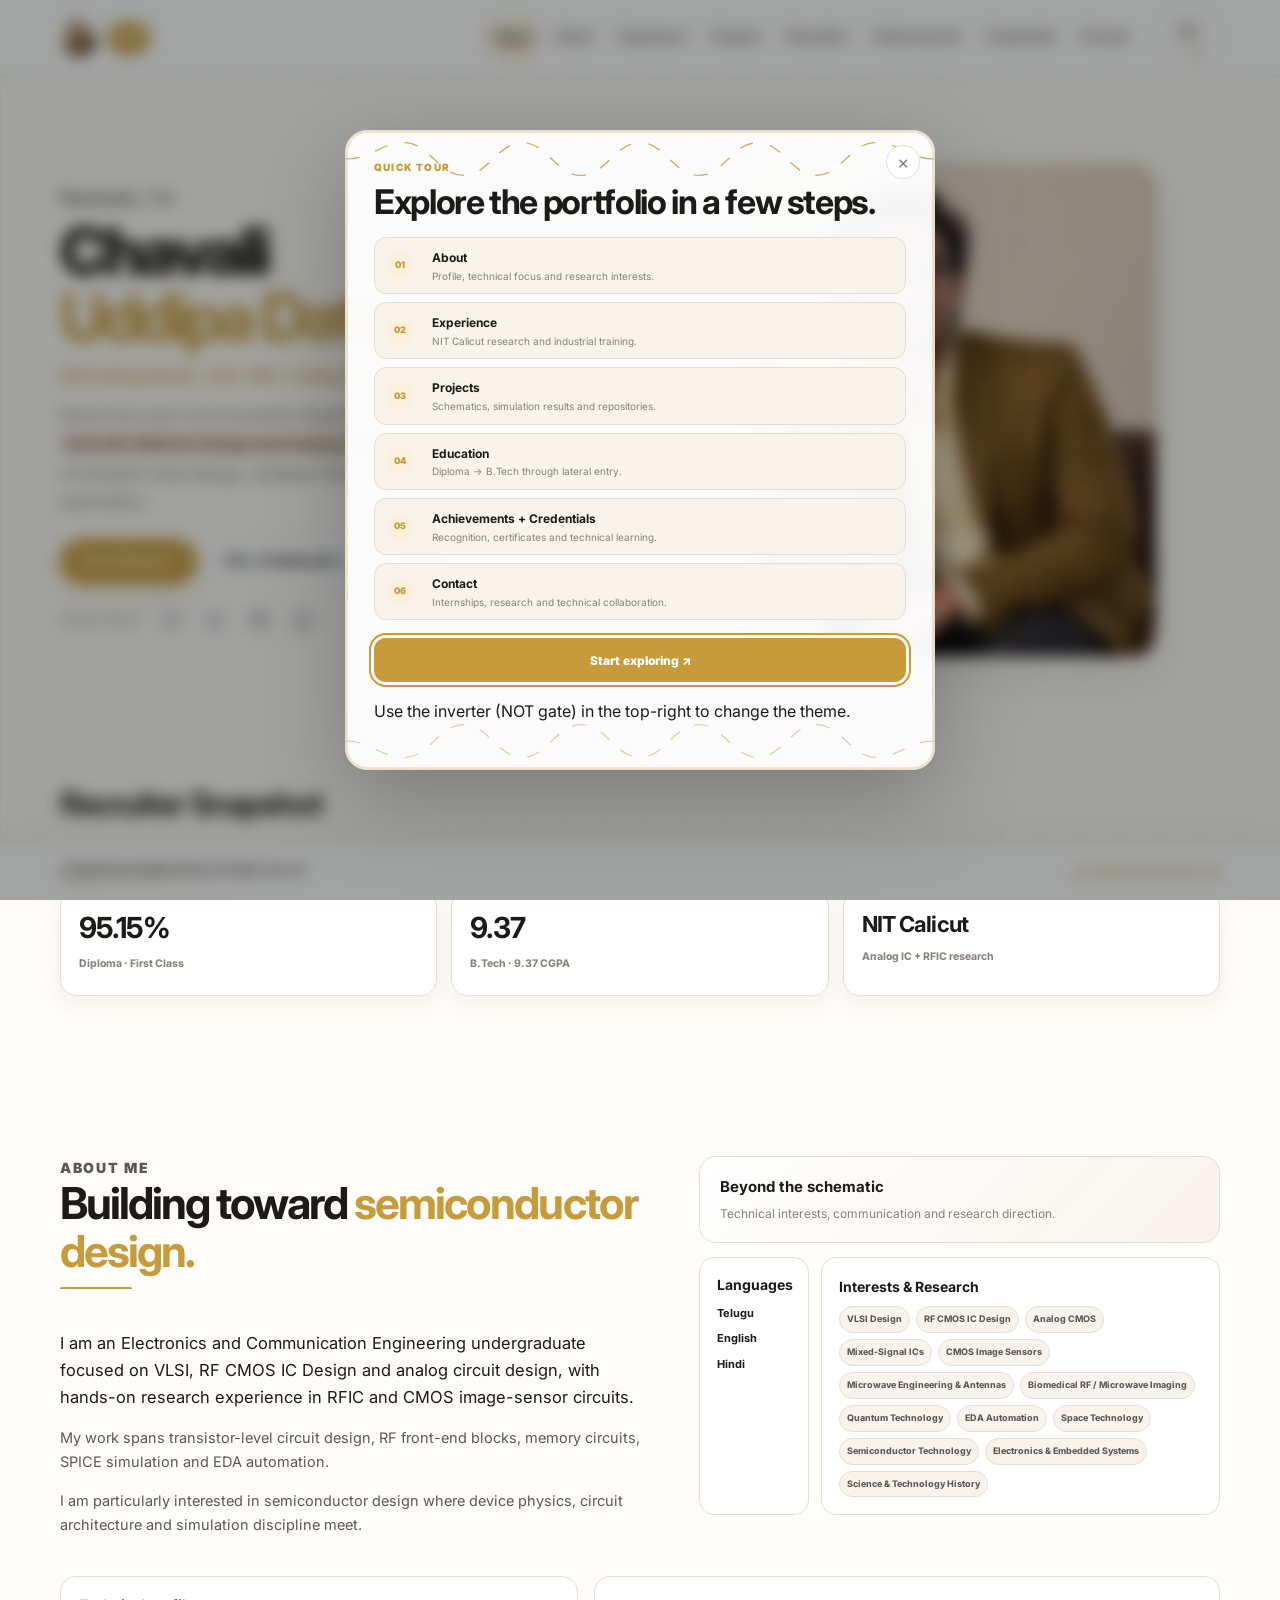
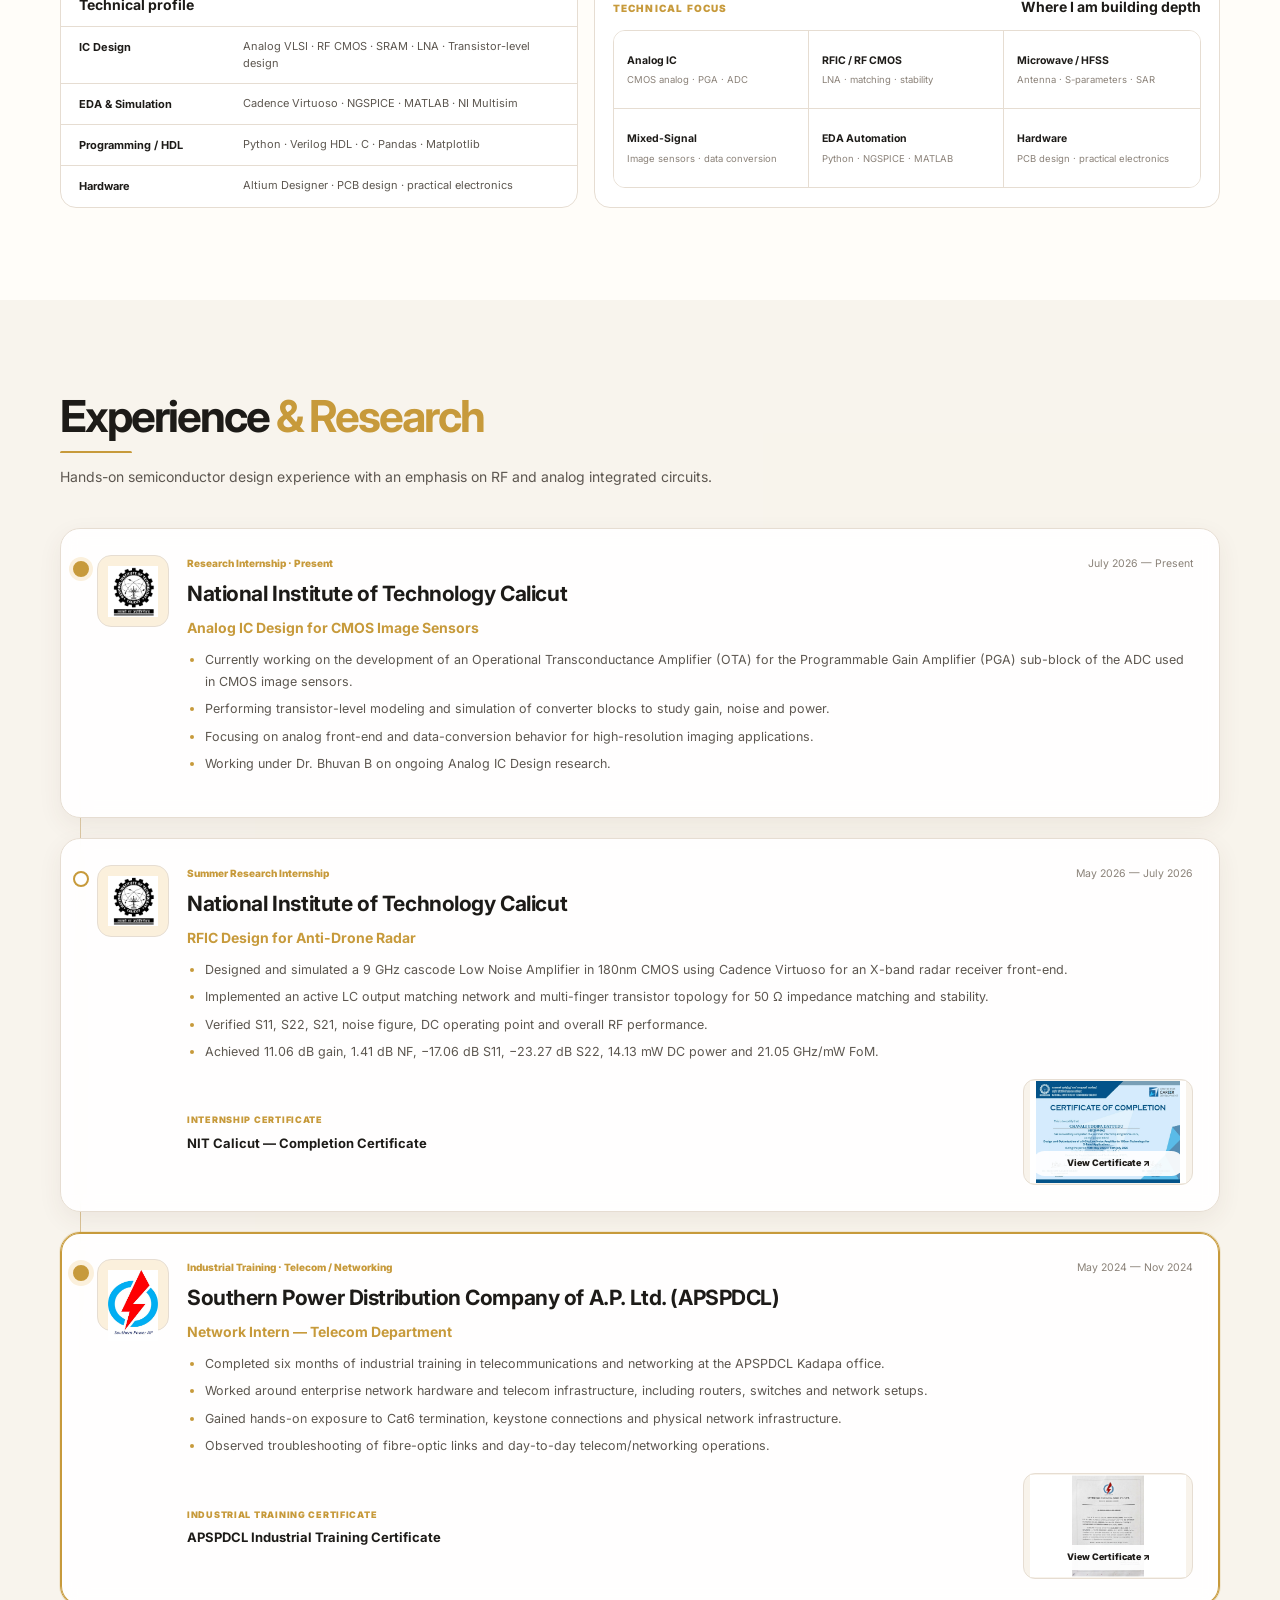
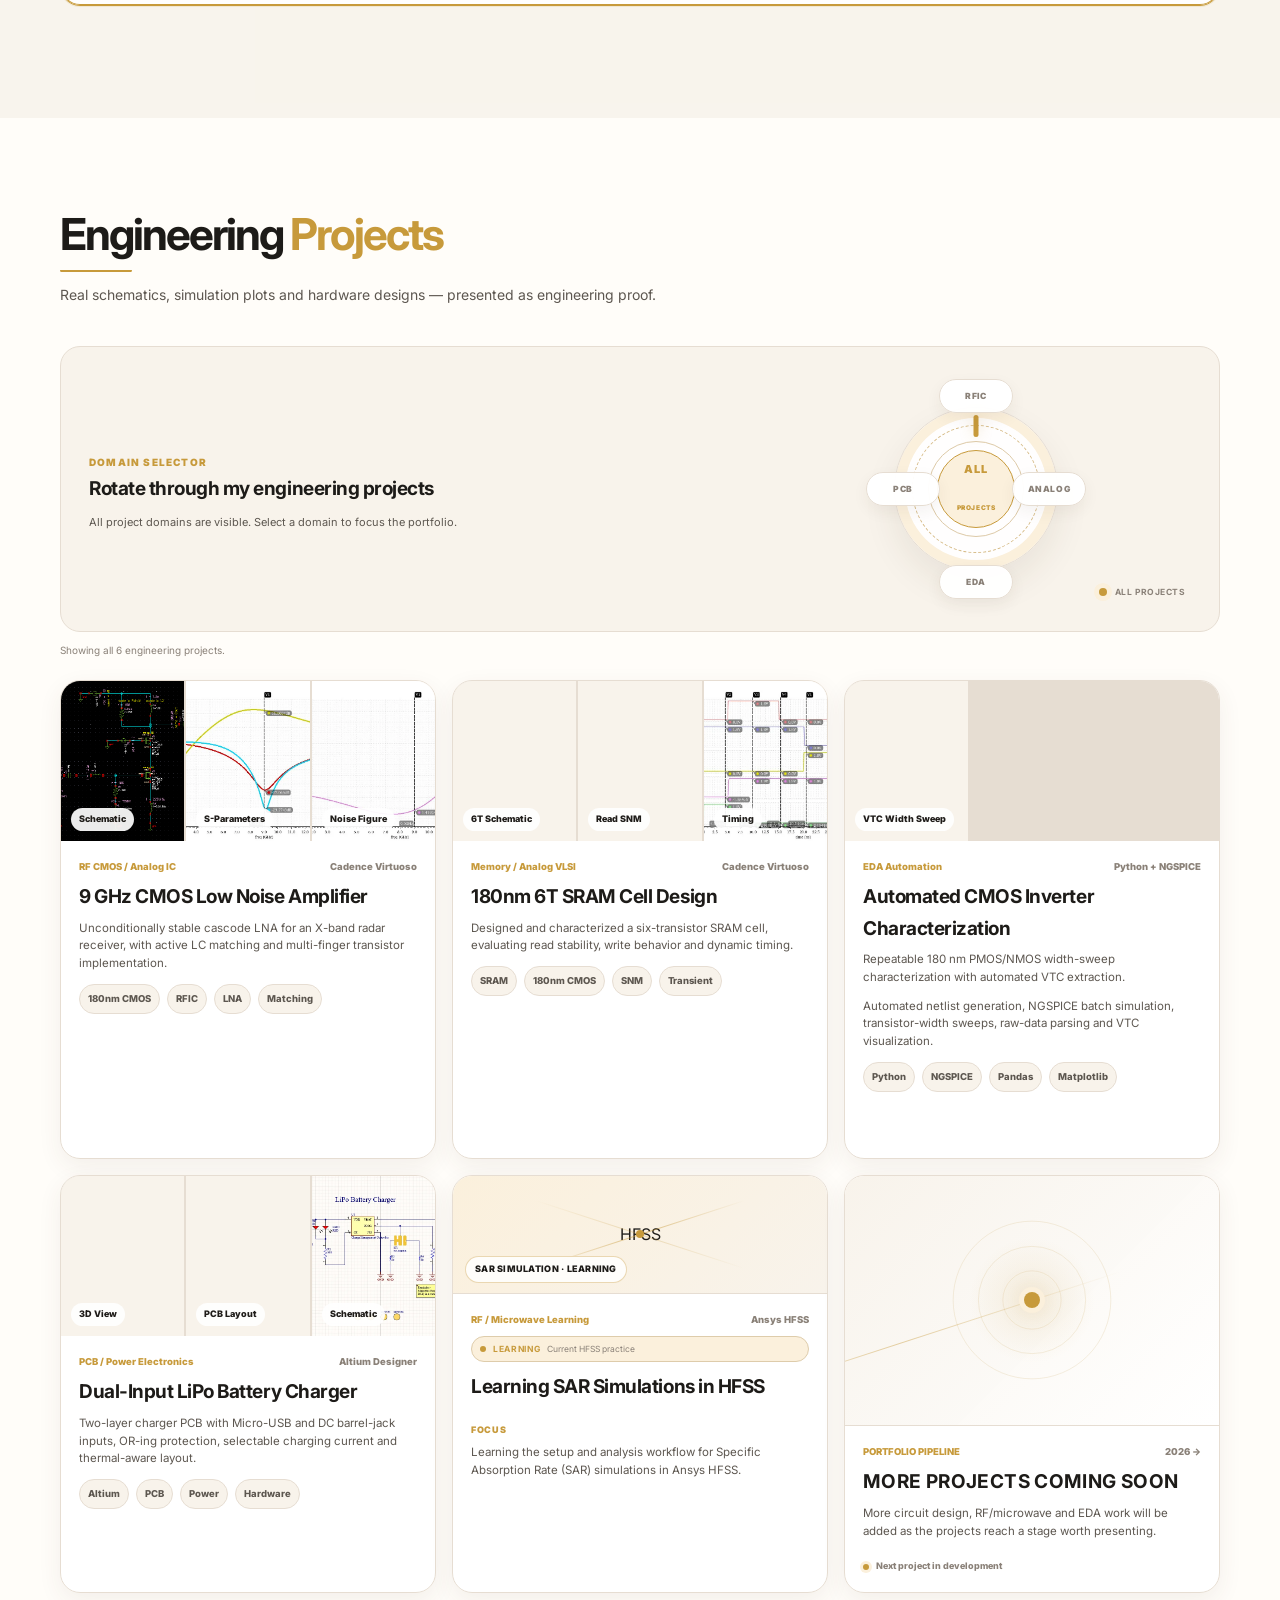
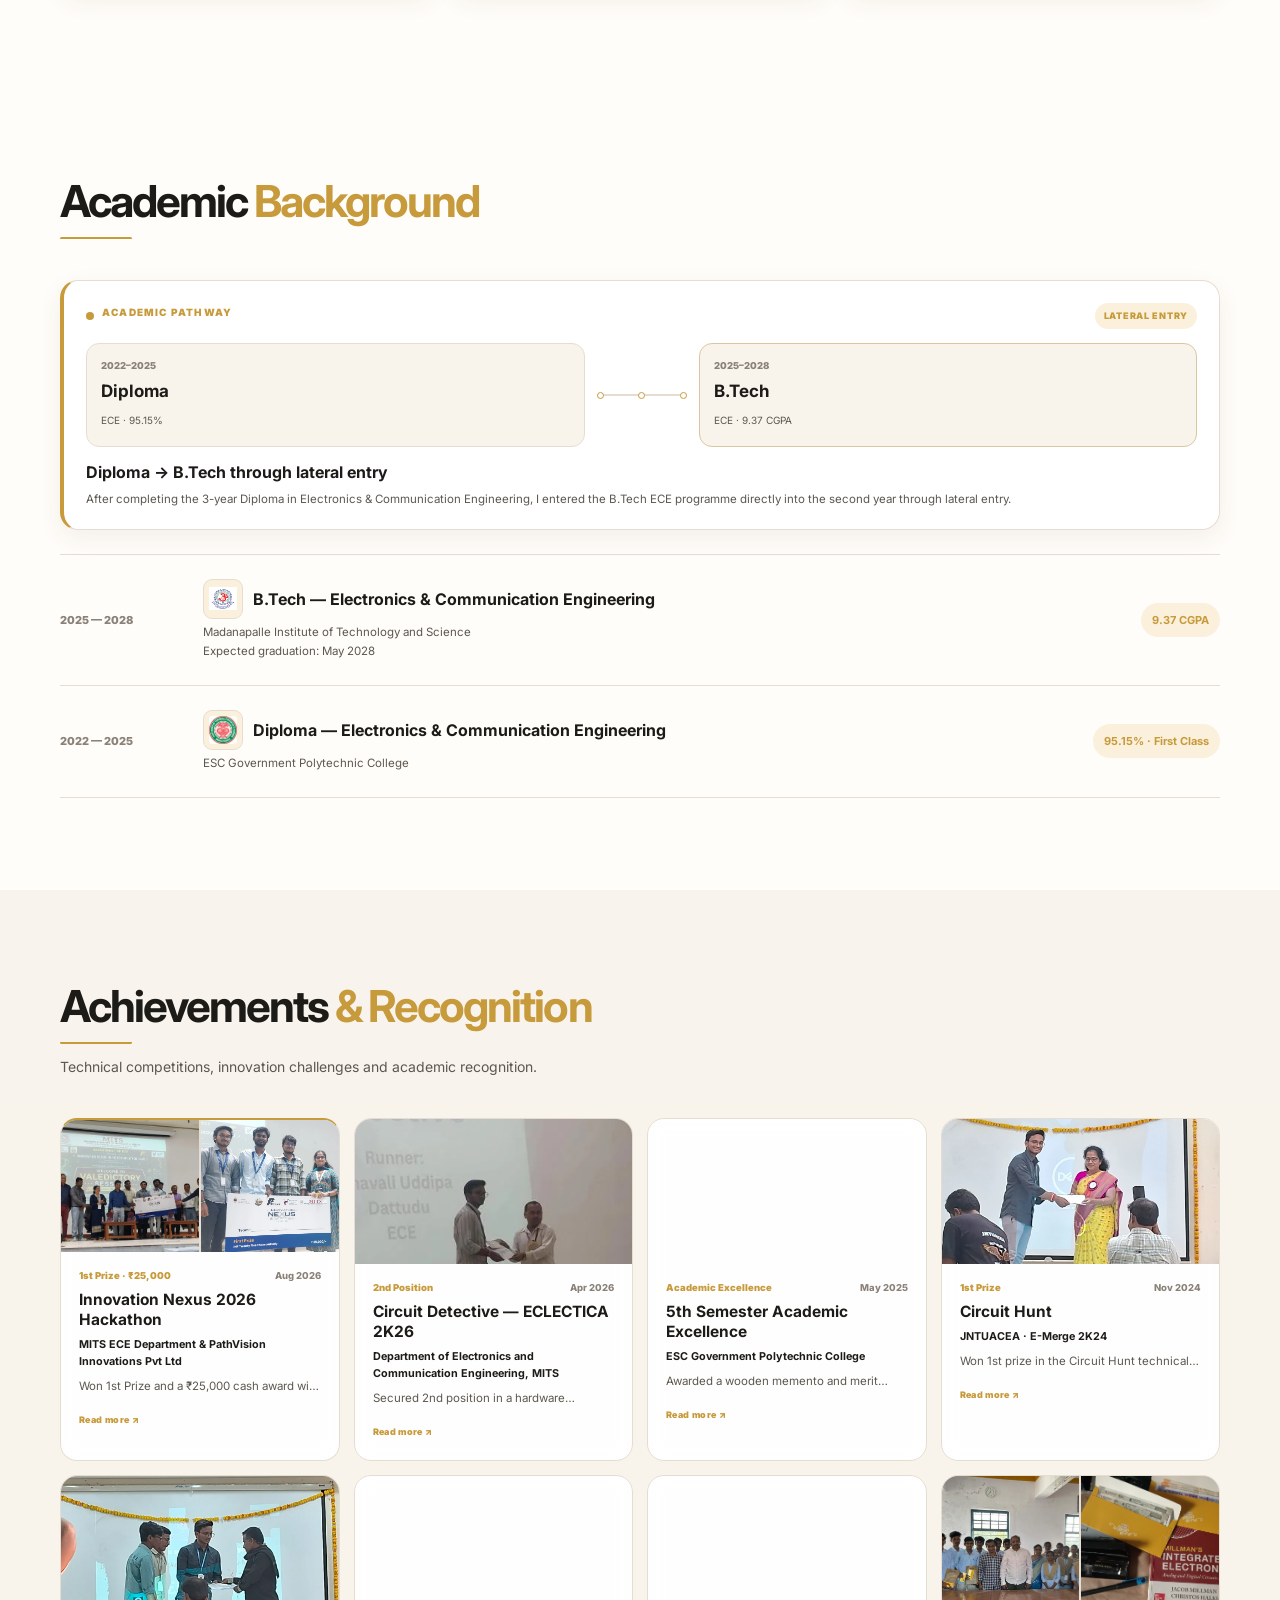
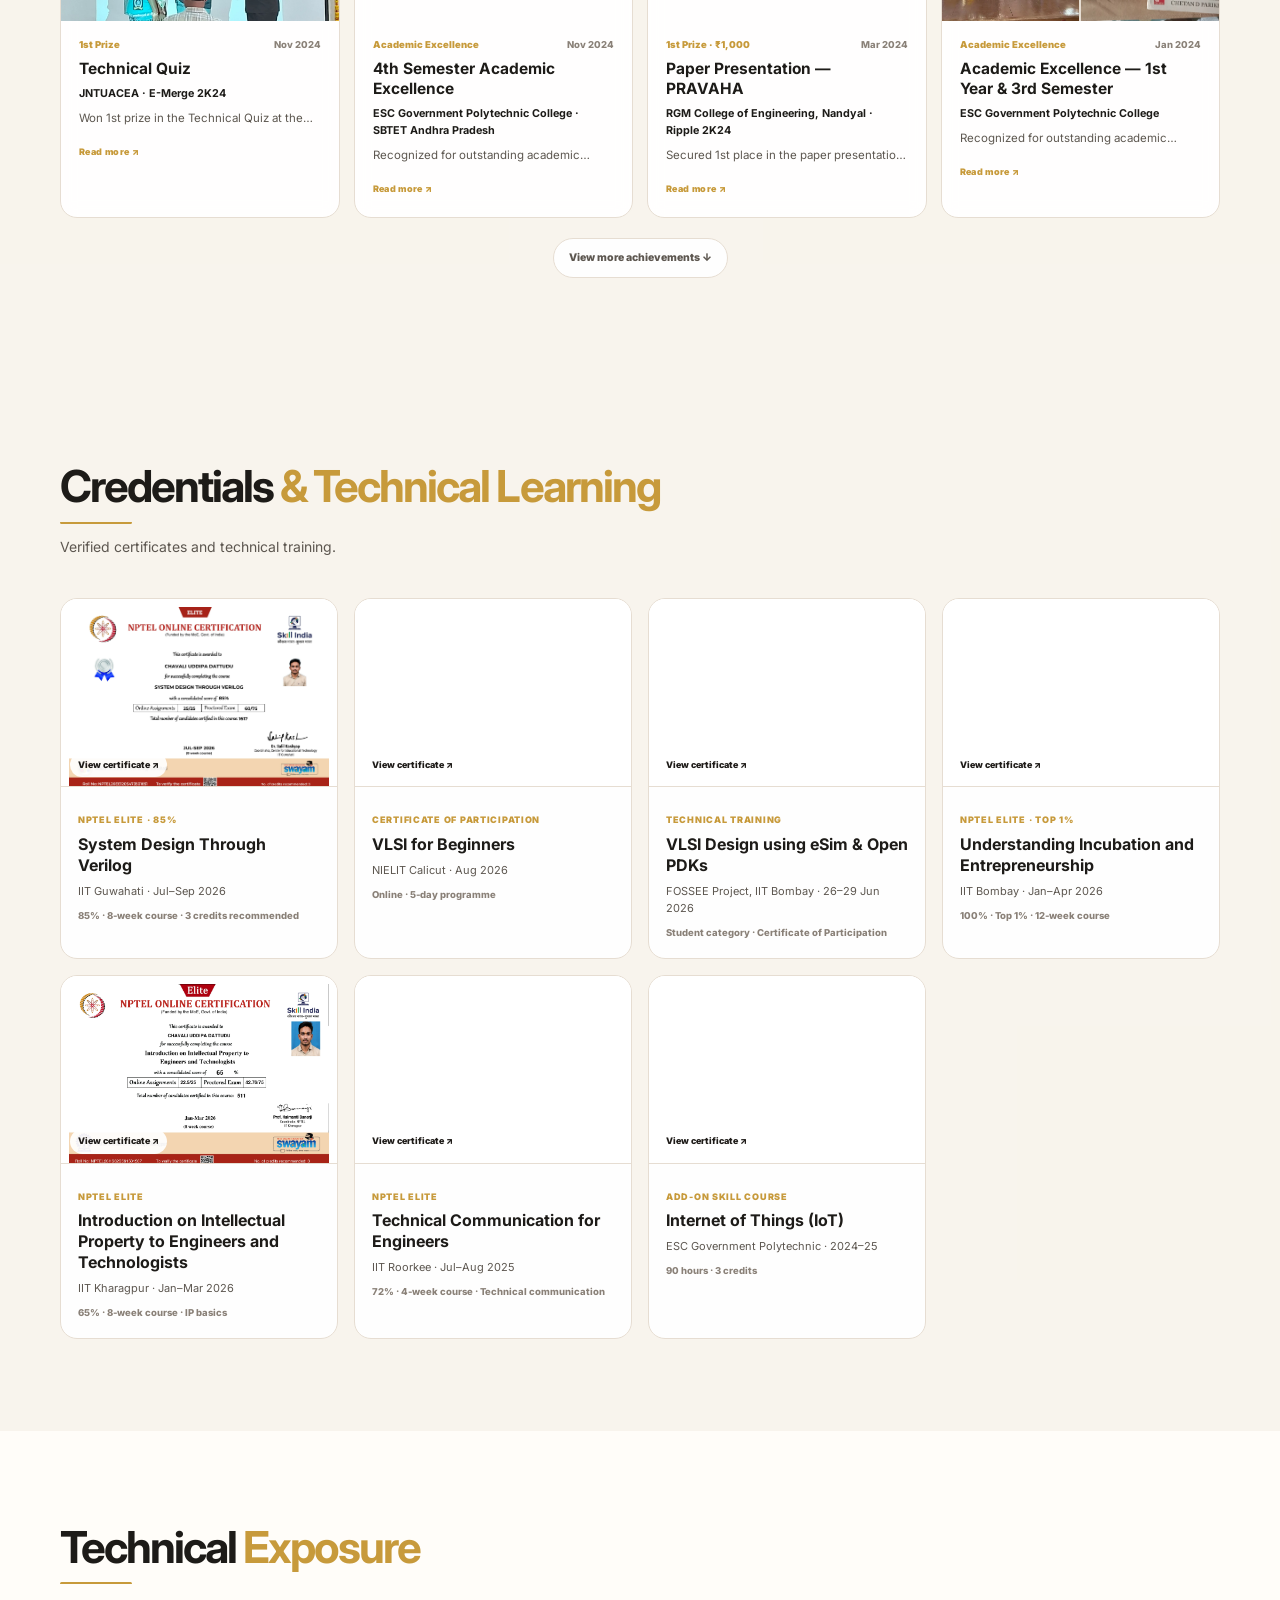
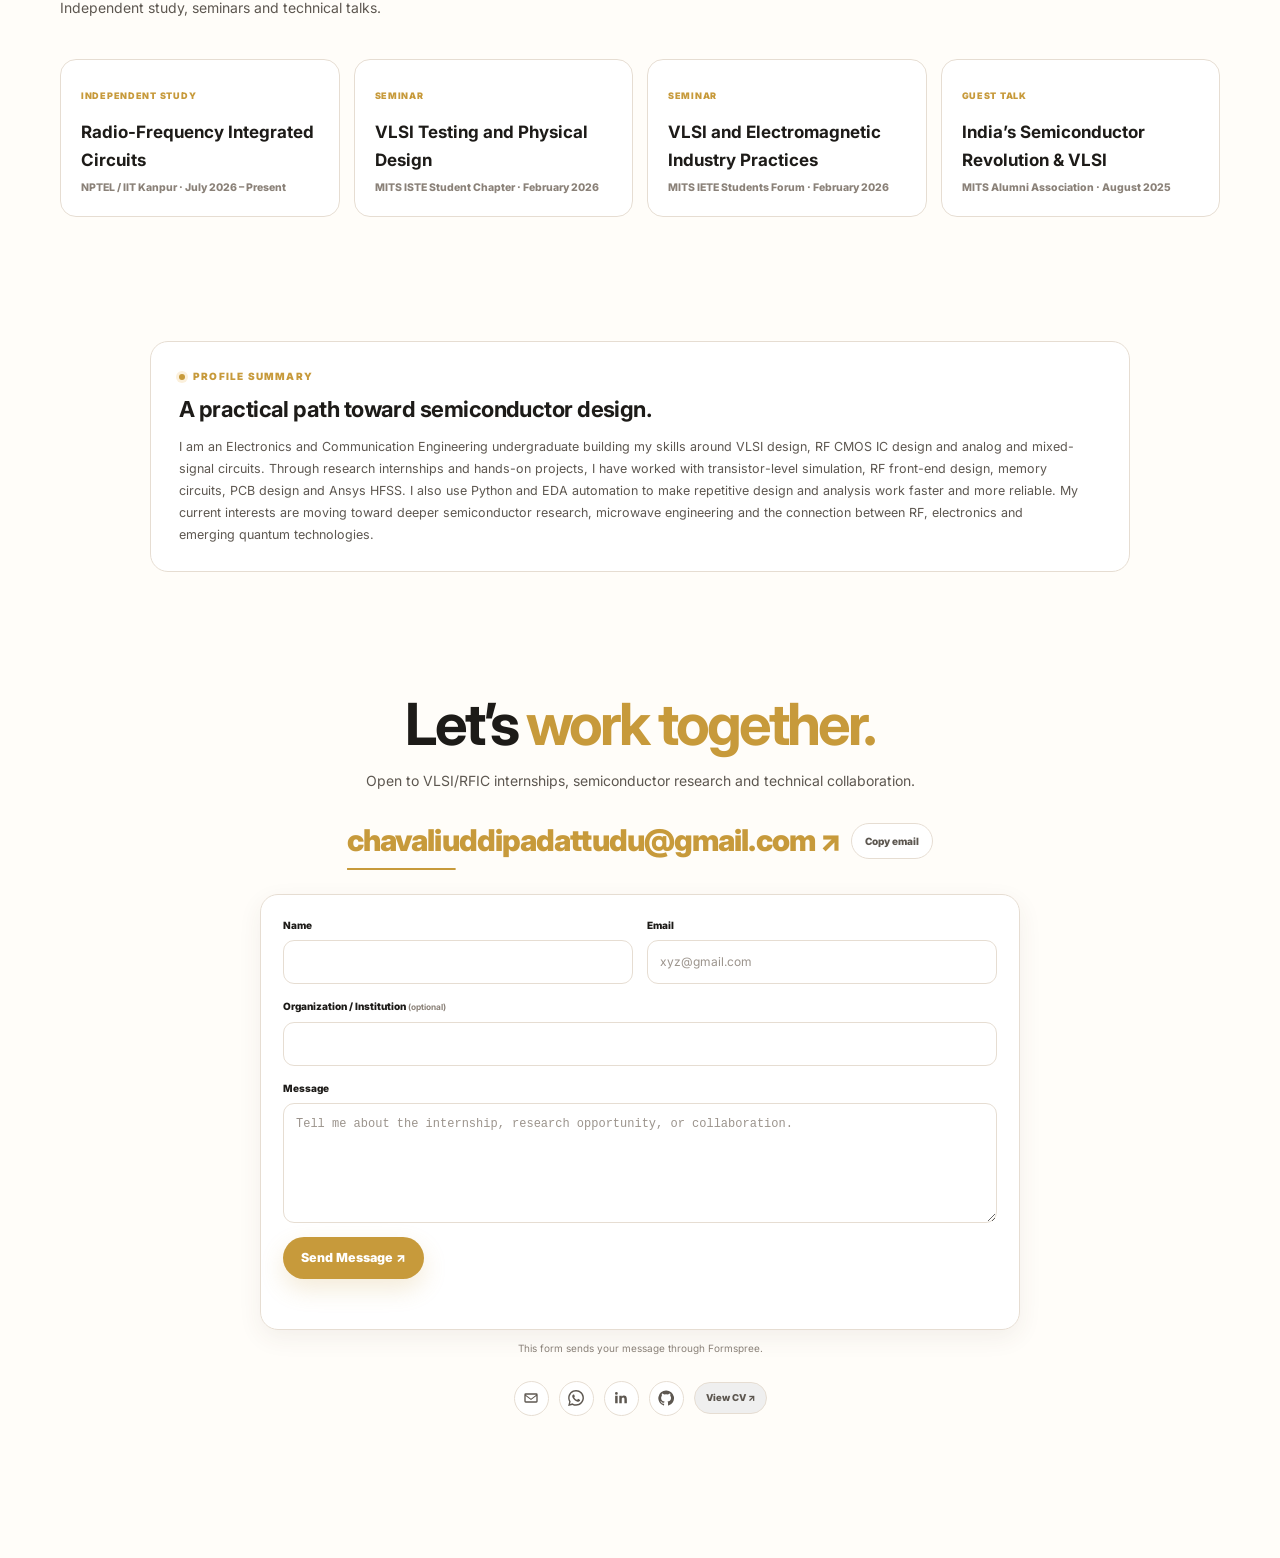
==== commit 3001e4f2: "Add files via upload" ====
--- a/index.html
+++ b/index.html
@@ -49,7 +49,7 @@
         y=l.getElementsByTagName(r)[0];y.parentNode.insertBefore(t,y);
     })(window, document, "clarity", "script", "yrrrv2jazm");
 </script>
-<link href="style.css?v=20261003-r6" rel="stylesheet"/>
+<link href="style.css?v=20261003-r7" rel="stylesheet"/>
 <link href="manifest.webmanifest" rel="manifest"/>
 <script type="application/ld+json">
 {
@@ -952,6 +952,28 @@
 </div>
 <div class="credential-grid">
 <article class="credential-card reveal spotlight-card" data-credential-index="0">
+<button aria-label="View System Design Through Verilog certificate" class="credential-image" data-lightbox-alt="System Design Through Verilog certificate" data-lightbox-src="images/certificates/NPTEL_VERILOG.webp" type="button">
+<img alt="NPTEL Elite certificate for System Design Through Verilog with 85% score" decoding="async" height="1448" loading="lazy" src="images/certificates/NPTEL_VERILOG.webp" width="2048"/>
+<span>
+         View certificate ↗
+        </span>
+</button>
+<div class="credential-body">
+<span class="credential-type">
+         NPTEL Elite · 85%
+        </span>
+<h3>
+         System Design Through Verilog
+        </h3>
+<p>
+         IIT Guwahati · Jul–Sep 2026
+        </p>
+<div class="credential-meta">
+         85% · 8-week course · 3 credits recommended
+        </div>
+</div>
+</article>
+<article class="credential-card reveal spotlight-card" data-credential-index="1">
 <button aria-label="View VLSI for Beginners certificate" class="credential-image" data-lightbox-alt="VLSI for Beginners certificate" data-lightbox-src="images/certificates/NIELIT_VLSI_Certificate.webp" type="button">
 <img alt="VLSI for Beginners certificate" decoding="async" height="1080" loading="lazy" src="images/certificates/NIELIT_VLSI_Certificate.webp" width="1490"/>
 <span>
@@ -972,7 +994,7 @@
          Online · 5-day programme
         </div>
 </div>
-</article><article class="credential-card reveal spotlight-card" data-credential-index="1">
+</article><article class="credential-card reveal spotlight-card" data-credential-index="2">
 <button aria-label="View VLSI Design using eSim &amp; Open PDKs certificate" class="credential-image" data-lightbox-alt="VLSI Design using eSim &amp; Open PDKs certificate" data-lightbox-src="images/certificates/e-Sim_FOSSEE_Certificate.webp" type="button">
 <img alt="VLSI Design using eSim &amp; Open PDKs certificate" decoding="async" height="1700" loading="lazy" src="images/certificates/e-Sim_FOSSEE_Certificate.webp" width="2200"/>
 <span>
@@ -993,7 +1015,7 @@
          Student category · Certificate of Participation
         </div>
 </div>
-</article><article class="credential-card reveal spotlight-card" data-credential-index="2">
+</article><article class="credential-card reveal spotlight-card" data-credential-index="3">
 <button aria-label="View Understanding Incubation and Entrepreneurship certificate" class="credential-image" data-lightbox-alt="Understanding Incubation and Entrepreneurship certificate" data-lightbox-src="images/certificates/NPTEL_UIE.webp" type="button">
 <img alt="Understanding Incubation and Entrepreneurship certificate" decoding="async" height="5080" loading="lazy" src="images/certificates/NPTEL_UIE.webp" width="7090"/>
 <span>
@@ -1014,7 +1036,7 @@
          100% · Top 1% · 12-week course
         </div>
 </div>
-</article><article class="credential-card reveal spotlight-card" data-credential-index="3">
+</article><article class="credential-card reveal spotlight-card" data-credential-index="4">
 <button aria-label="View Introduction on Intellectual Property to Engineers and Technologists certificate" class="credential-image" data-lightbox-alt="Introduction on Intellectual Property to Engineers and Technologists certificate" data-lightbox-src="images/certificates/NPTEL_IIPR.webp" type="button">
 <img alt="Introduction on Intellectual Property to Engineers and Technologists certificate" decoding="async" height="5080" loading="lazy" src="images/certificates/NPTEL_IIPR.webp" width="7090"/>
 <span>
@@ -1035,7 +1057,7 @@
          65% · 8-week course · IP basics
         </div>
 </div>
-</article><article class="credential-card reveal spotlight-card" data-credential-index="4">
+</article><article class="credential-card reveal spotlight-card" data-credential-index="5">
 <button aria-label="View Technical Communication for Engineers certificate" class="credential-image" data-lightbox-alt="Technical Communication for Engineers certificate" data-lightbox-src="images/certificates/NPTEL_TCE.webp" type="button">
 <img alt="Technical Communication for Engineers certificate" decoding="async" height="5080" loading="lazy" src="images/certificates/NPTEL_TCE.webp" width="7090"/>
 <span>
@@ -1056,7 +1078,7 @@
          72% · 4-week course · Technical communication
         </div>
 </div>
-</article><article class="credential-card reveal spotlight-card" data-credential-index="5">
+</article><article class="credential-card reveal spotlight-card" data-credential-index="6">
 <button aria-label="View Internet of Things (IoT) certificate" class="credential-image" data-lightbox-alt="Internet of Things (IoT) certificate" data-lightbox-src="images/certificates/AddOnCourse_IoT_Certificate.webp" type="button">
 <img alt="Internet of Things (IoT) certificate" decoding="async" height="1653" loading="lazy" src="images/certificates/AddOnCourse_IoT_Certificate.webp" width="2339"/>
 <span>
@@ -1295,7 +1317,7 @@
 <p class="lightbox-caption sr-only" id="lightboxCaption">
 </p>
 </dialog>
-<script defer="" src="script.js?v=20261003-r7">
+<script defer="" src="script.js?v=20261003-r8">
 </script>
 </body>
 </html>
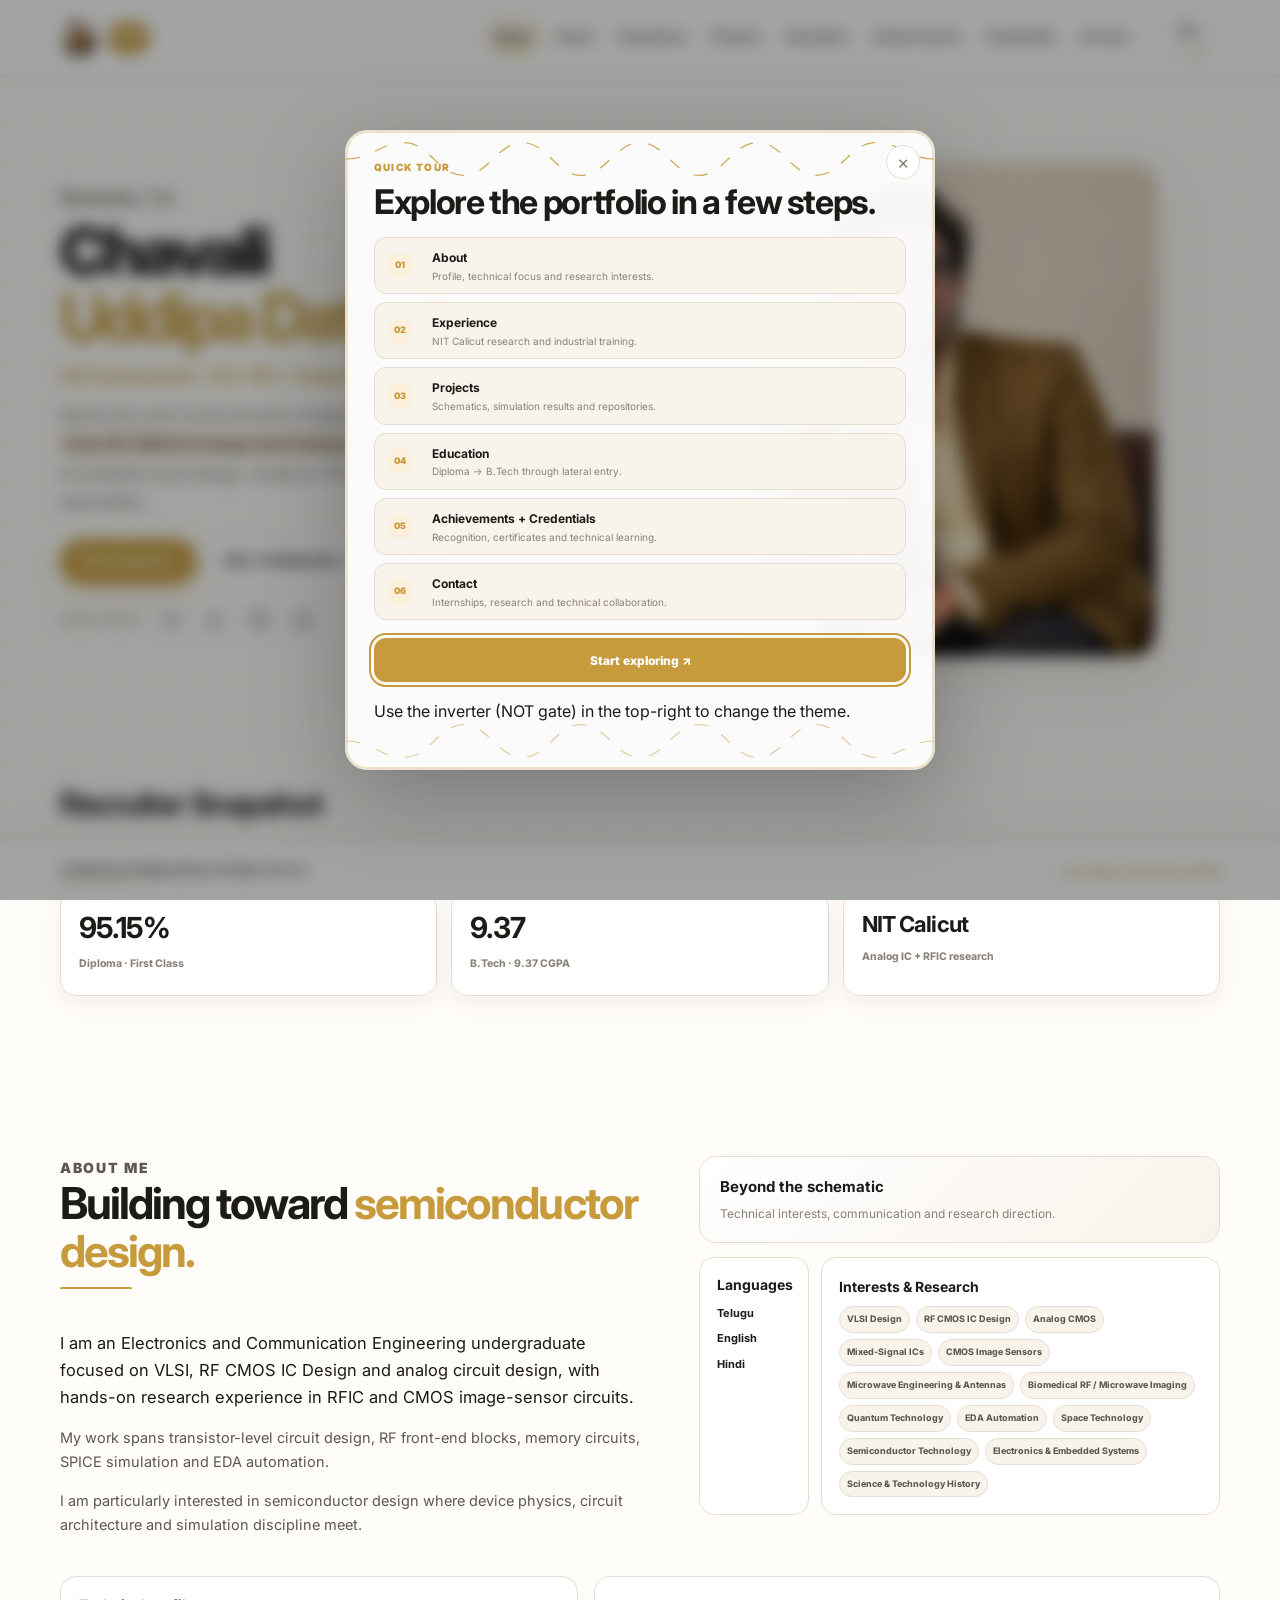
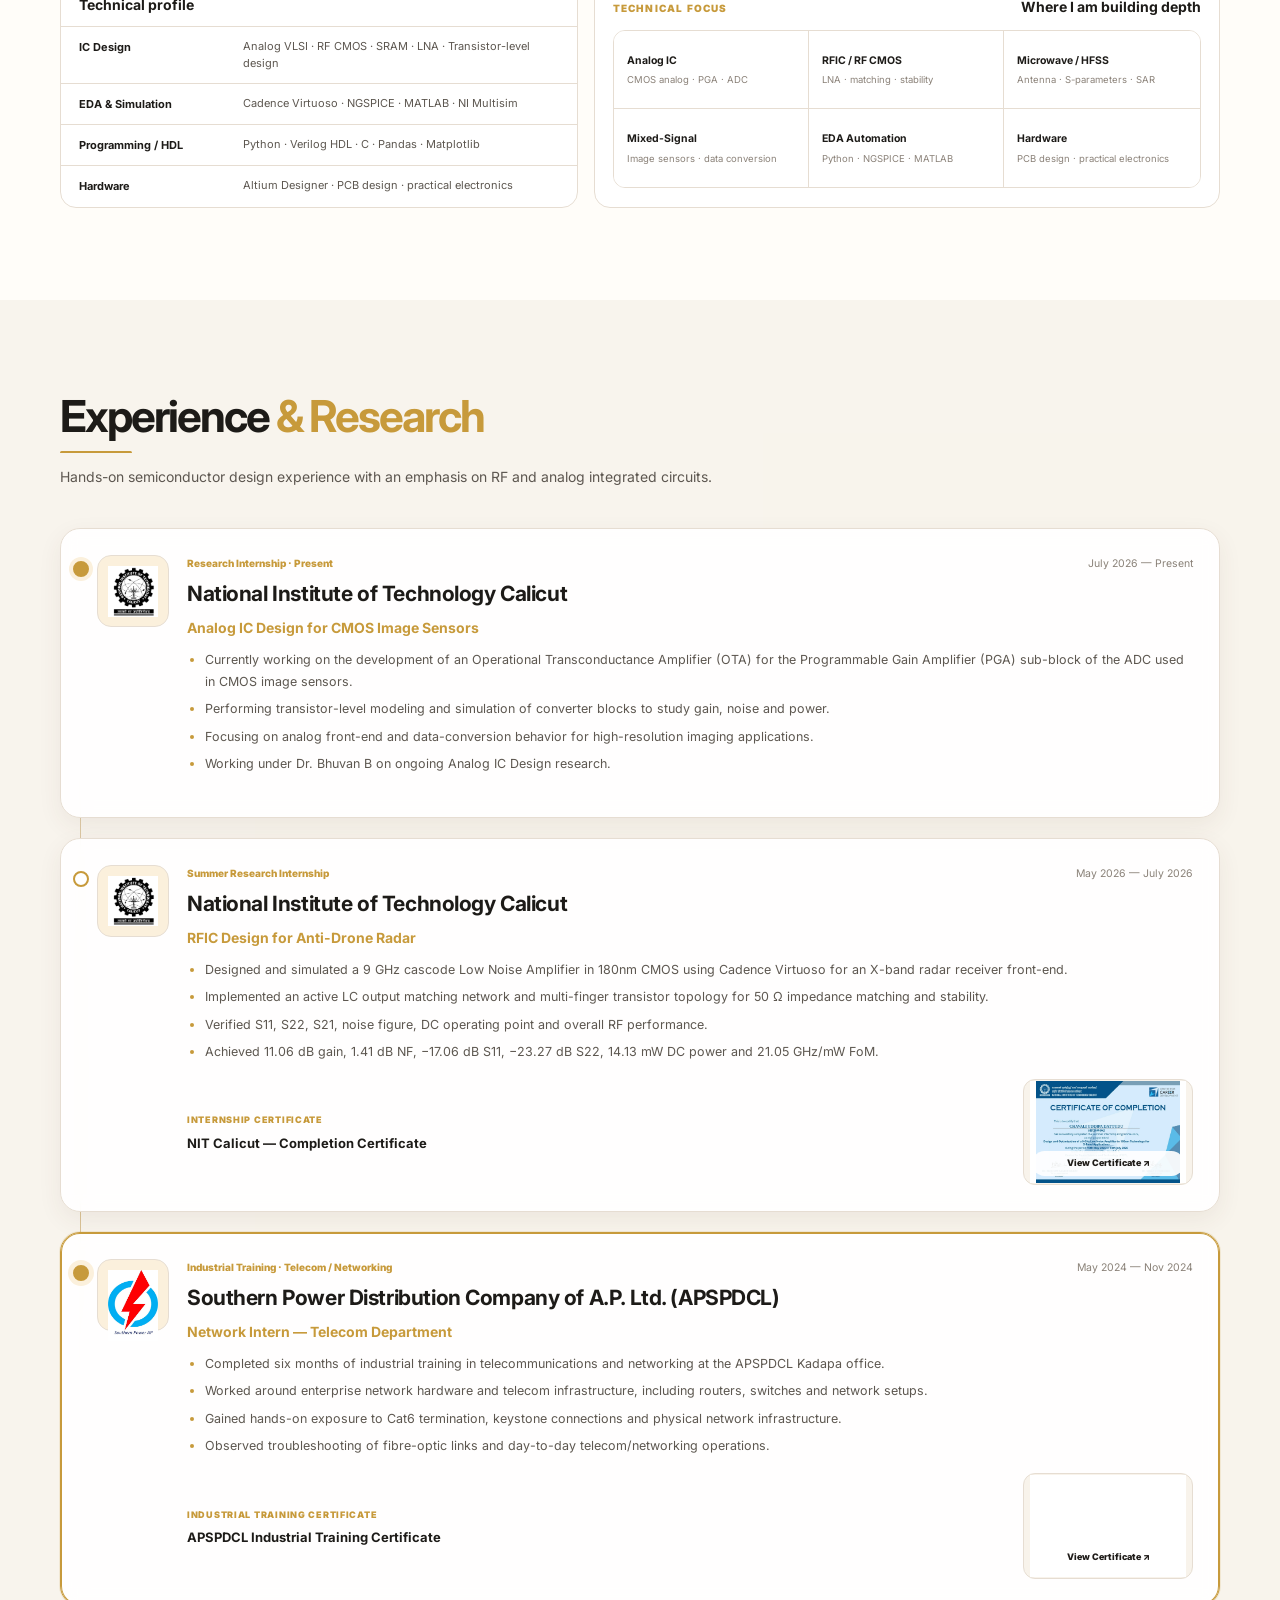
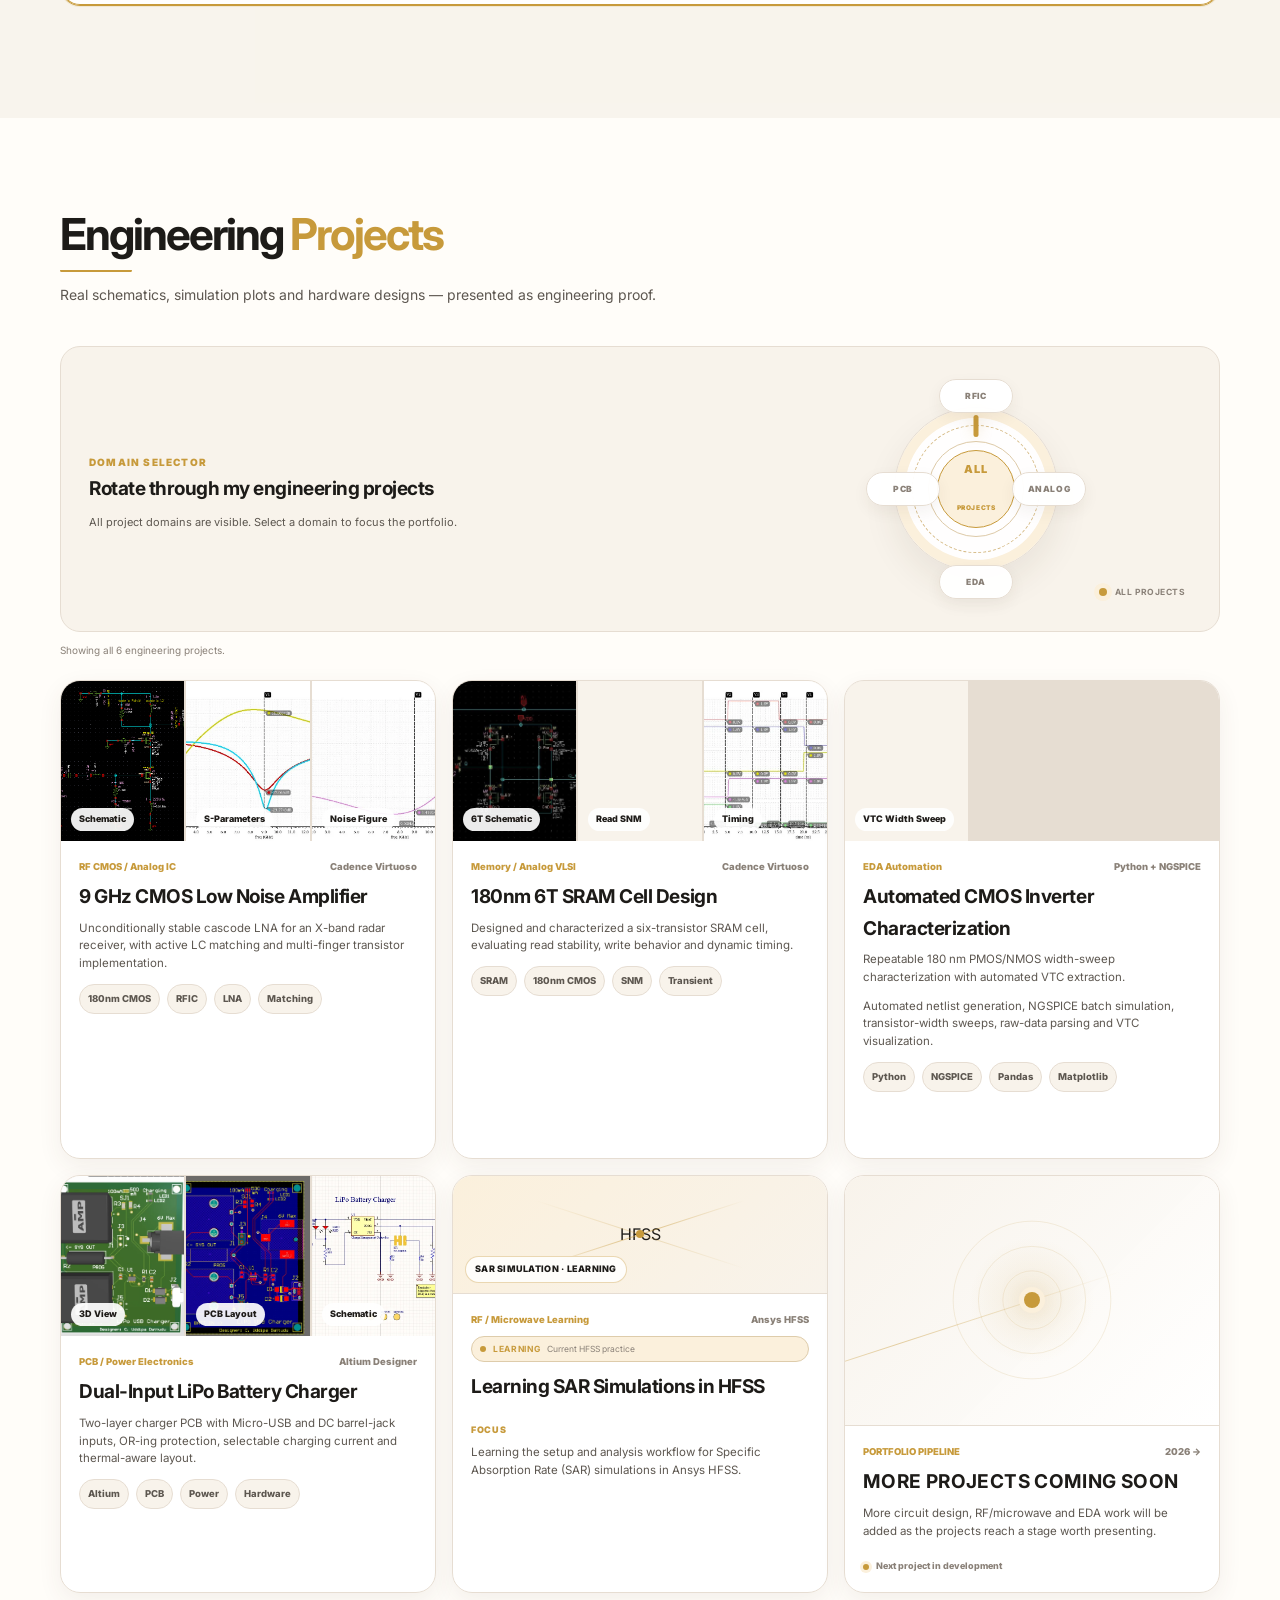
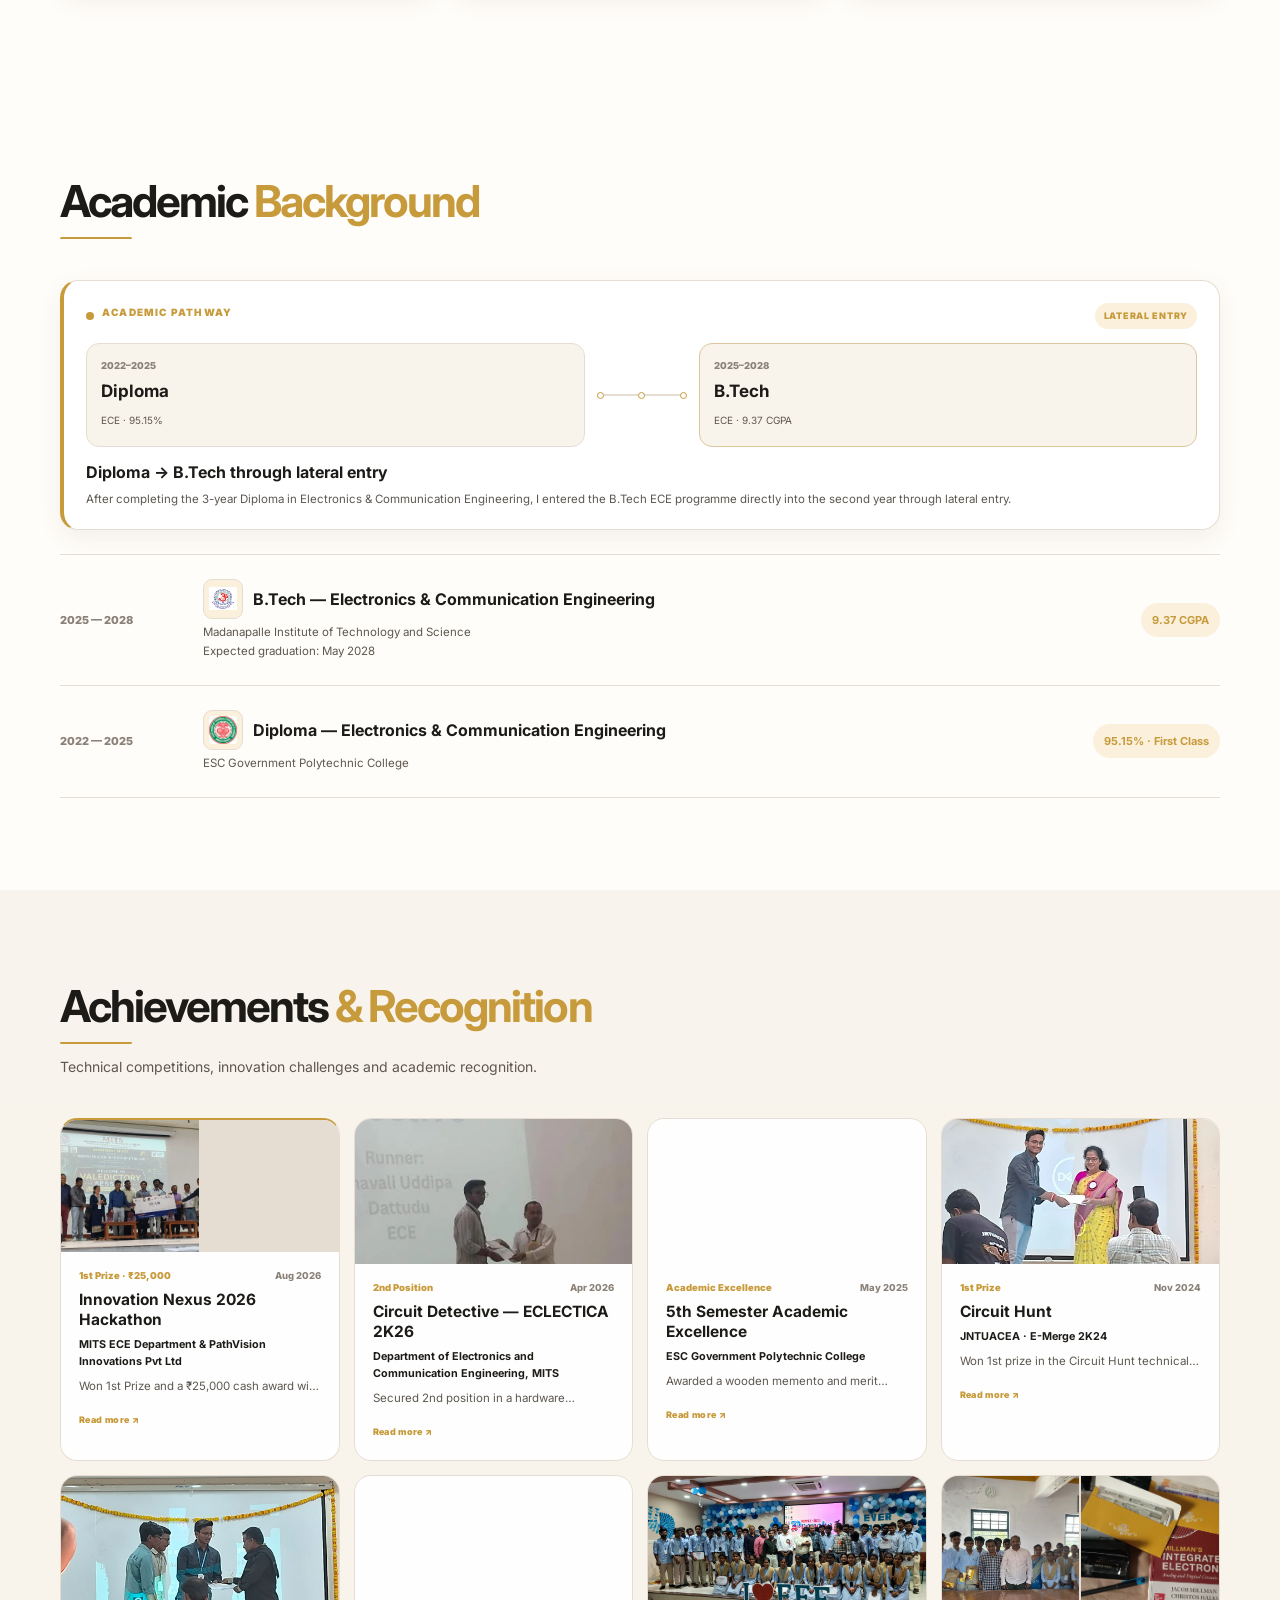
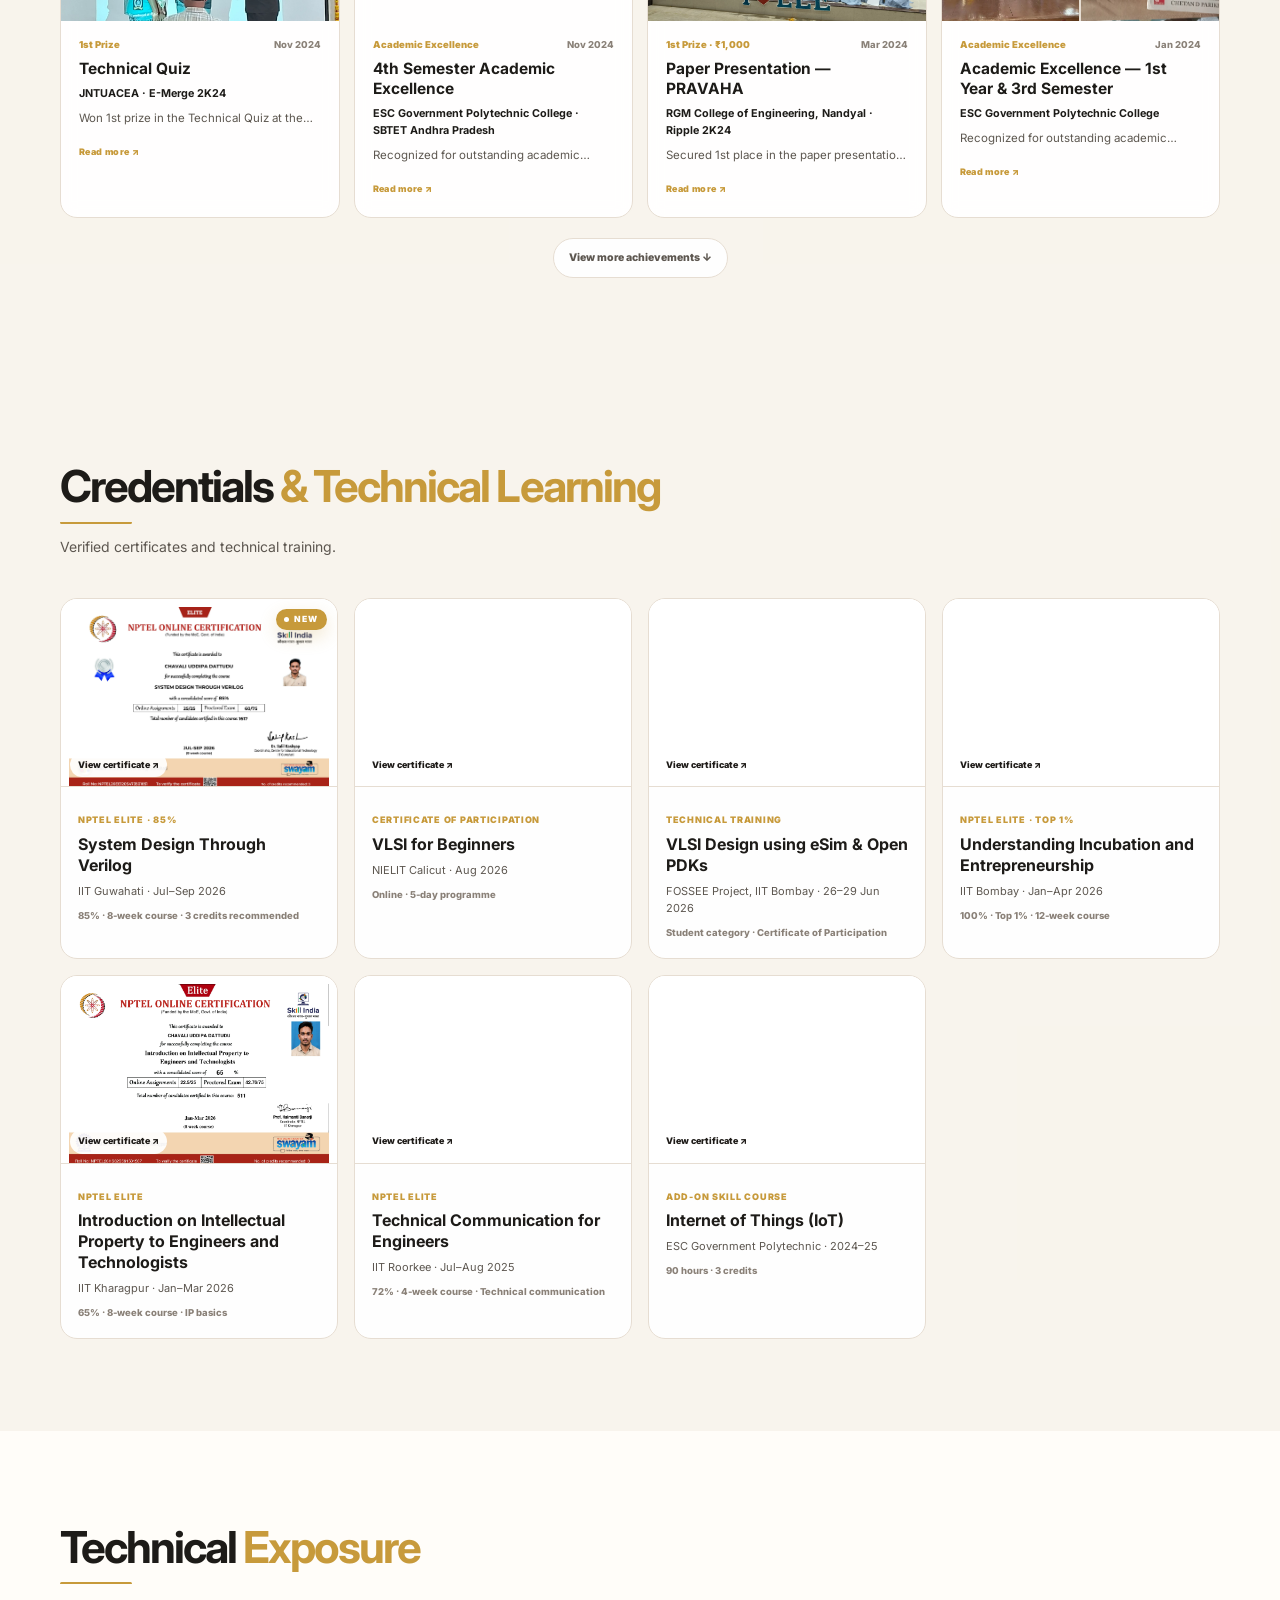
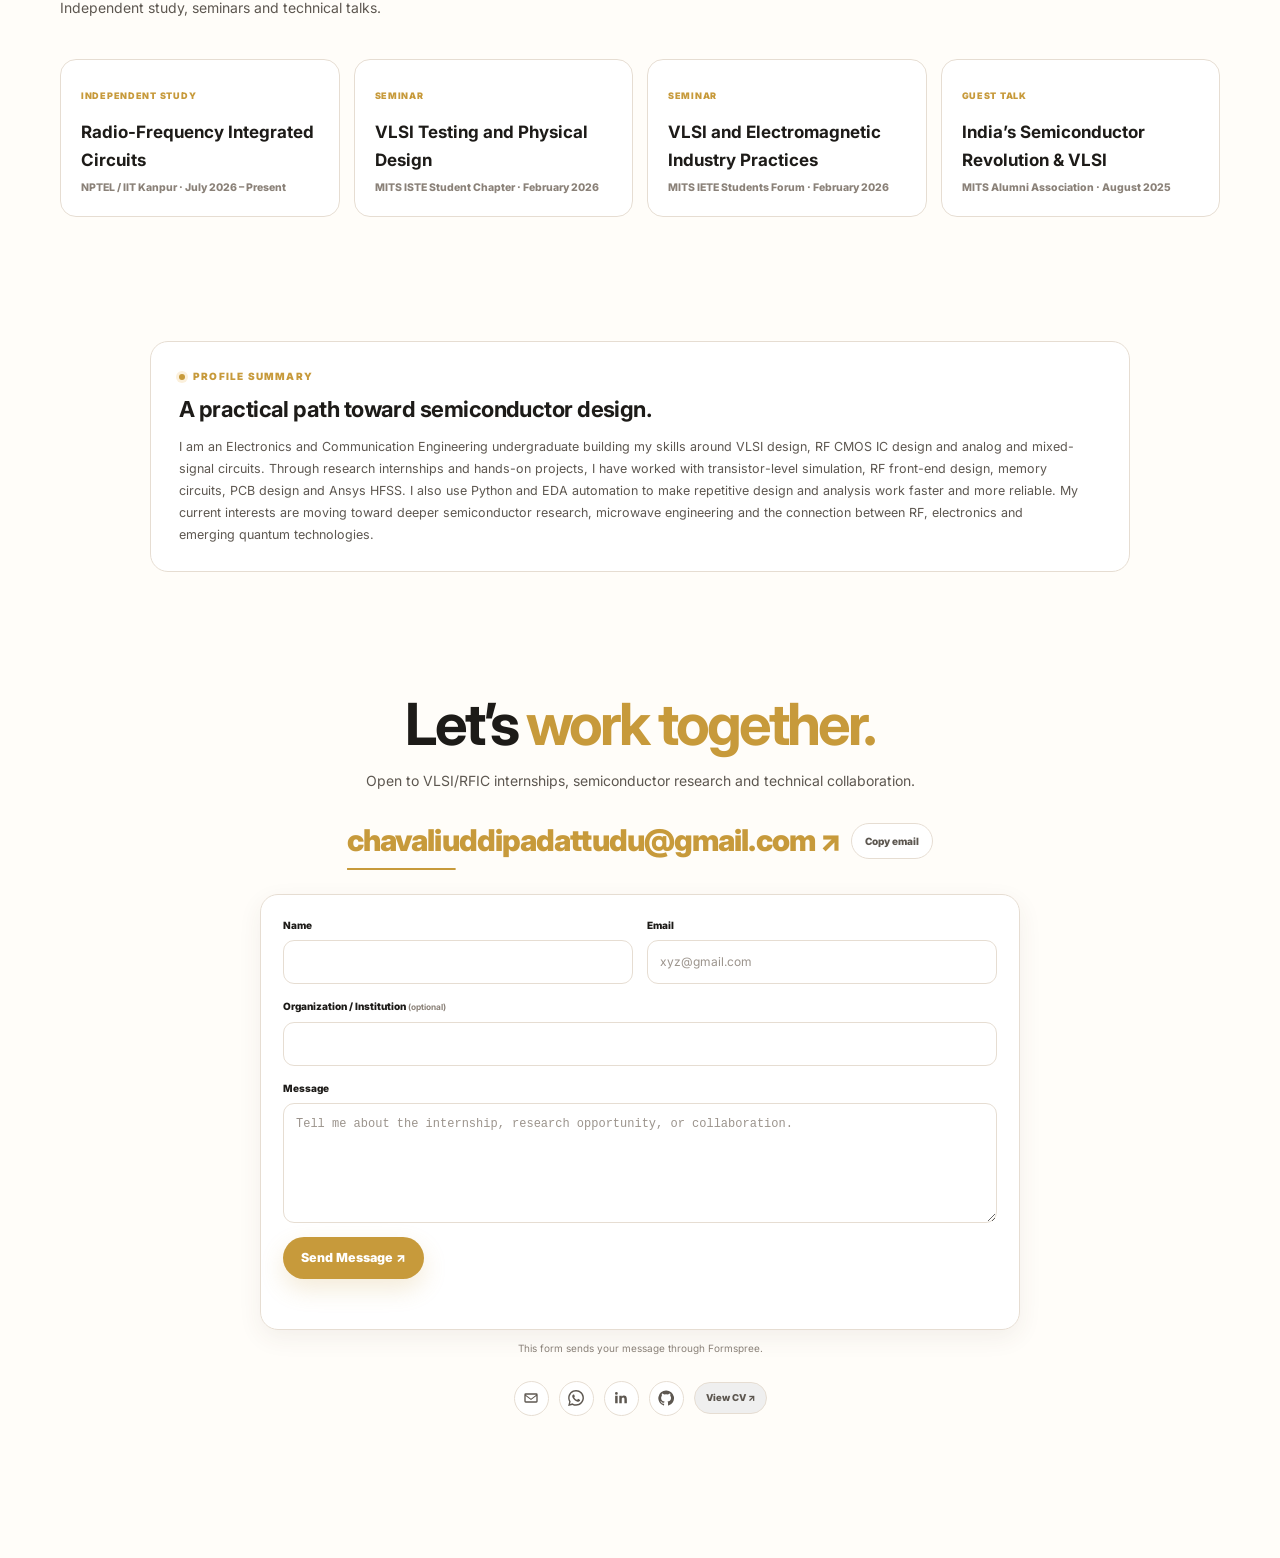
==== commit a1ca7ad7: "Add files via upload" ====
--- a/index.html
+++ b/index.html
@@ -49,7 +49,7 @@
         y=l.getElementsByTagName(r)[0];y.parentNode.insertBefore(t,y);
     })(window, document, "clarity", "script", "yrrrv2jazm");
 </script>
-<link href="style.css?v=20261003-r7" rel="stylesheet"/>
+<link href="style.css?v=20261003-r8" rel="stylesheet"/>
 <link href="manifest.webmanifest" rel="manifest"/>
 <script type="application/ld+json">
 {
@@ -951,7 +951,8 @@
       </p>
 </div>
 <div class="credential-grid">
-<article class="credential-card reveal spotlight-card" data-credential-index="0">
+<article class="credential-card credential-card-new reveal spotlight-card" data-credential-index="0">
+<span class="credential-new-tag" aria-label="New certificate">NEW</span>
 <button aria-label="View System Design Through Verilog certificate" class="credential-image" data-lightbox-alt="System Design Through Verilog certificate" data-lightbox-src="images/certificates/NPTEL_VERILOG.webp" type="button">
 <img alt="NPTEL Elite certificate for System Design Through Verilog with 85% score" decoding="async" height="1448" loading="lazy" src="images/certificates/NPTEL_VERILOG.webp" width="2048"/>
 <span>
--- a/style.css
+++ b/style.css
@@ -1676,6 +1676,66 @@
 }
 
 /* Credentials */
+.credential-card-new {
+  position: relative;
+}
+.credential-new-tag {
+  position: absolute;
+  top: 10px;
+  right: 10px;
+  z-index: 6;
+  display: inline-flex;
+  align-items: center;
+  gap: 5px;
+  padding: 5px 8px 5px 7px;
+  border: 1px solid color-mix(in srgb, var(--accent) 72%, transparent);
+  border-radius: 999px;
+  background: var(--accent);
+  color: #fff;
+  font-size: 8.5px;
+  font-weight: 900;
+  letter-spacing: 0.1em;
+  line-height: 1;
+  box-shadow: 0 7px 18px rgba(199, 154, 59, 0.24);
+  animation: credentialNewBlink 1.7s ease-in-out infinite;
+}
+.credential-new-tag::before {
+  content: "";
+  width: 5px;
+  height: 5px;
+  flex: 0 0 5px;
+  border-radius: 50%;
+  background: #fff;
+  box-shadow: 0 0 0 0 rgba(255, 255, 255, 0.55);
+  animation: credentialNewDot 1.7s ease-in-out infinite;
+}
+@keyframes credentialNewBlink {
+  0%,
+  100% {
+    opacity: 1;
+    transform: translateY(0);
+  }
+  50% {
+    opacity: 0.52;
+    transform: translateY(-1px);
+  }
+}
+@keyframes credentialNewDot {
+  0%,
+  100% {
+    box-shadow: 0 0 0 0 rgba(255, 255, 255, 0.45);
+  }
+  50% {
+    box-shadow: 0 0 0 4px rgba(255, 255, 255, 0);
+  }
+}
+
+@media (prefers-reduced-motion: reduce) {
+  .credential-new-tag,
+  .credential-new-tag::before {
+    animation: none;
+  }
+}
 .credential-grid {
   display: grid;
   grid-template-columns: repeat(4, minmax(0, 1fr));
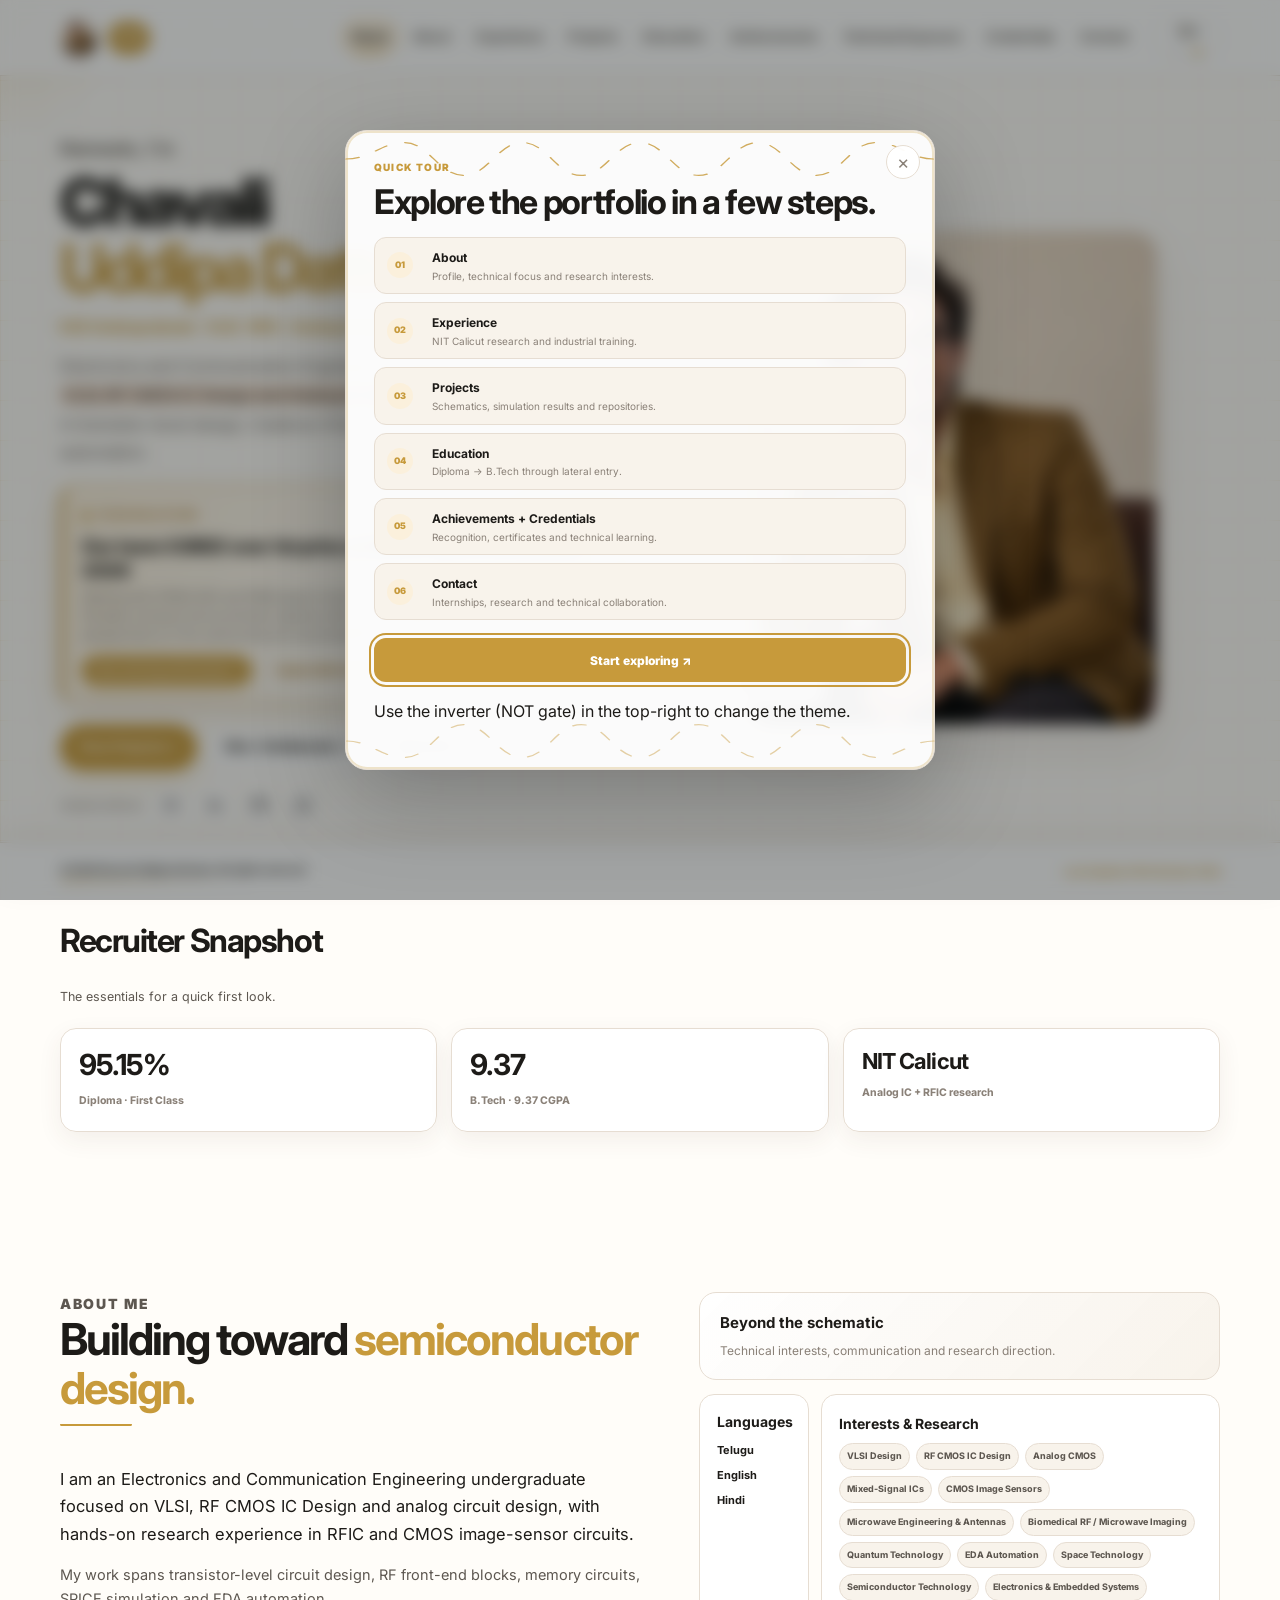
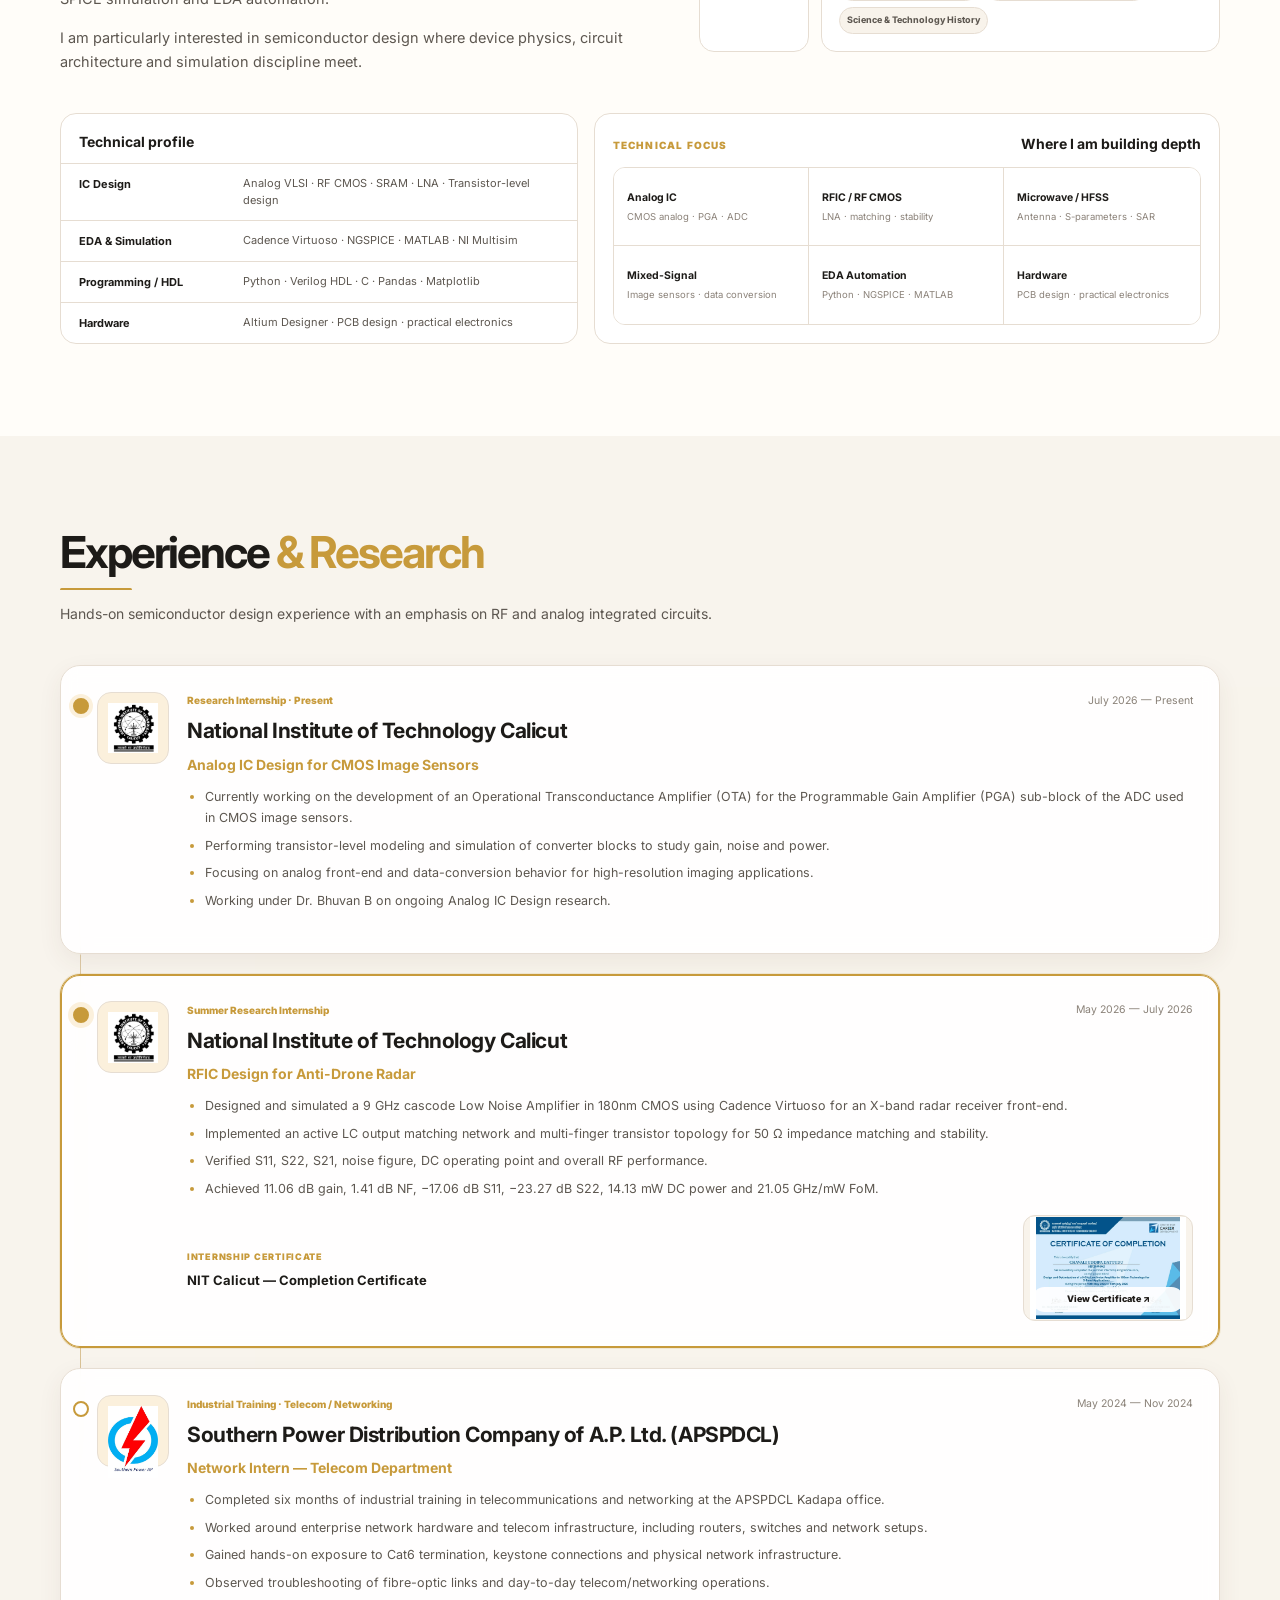
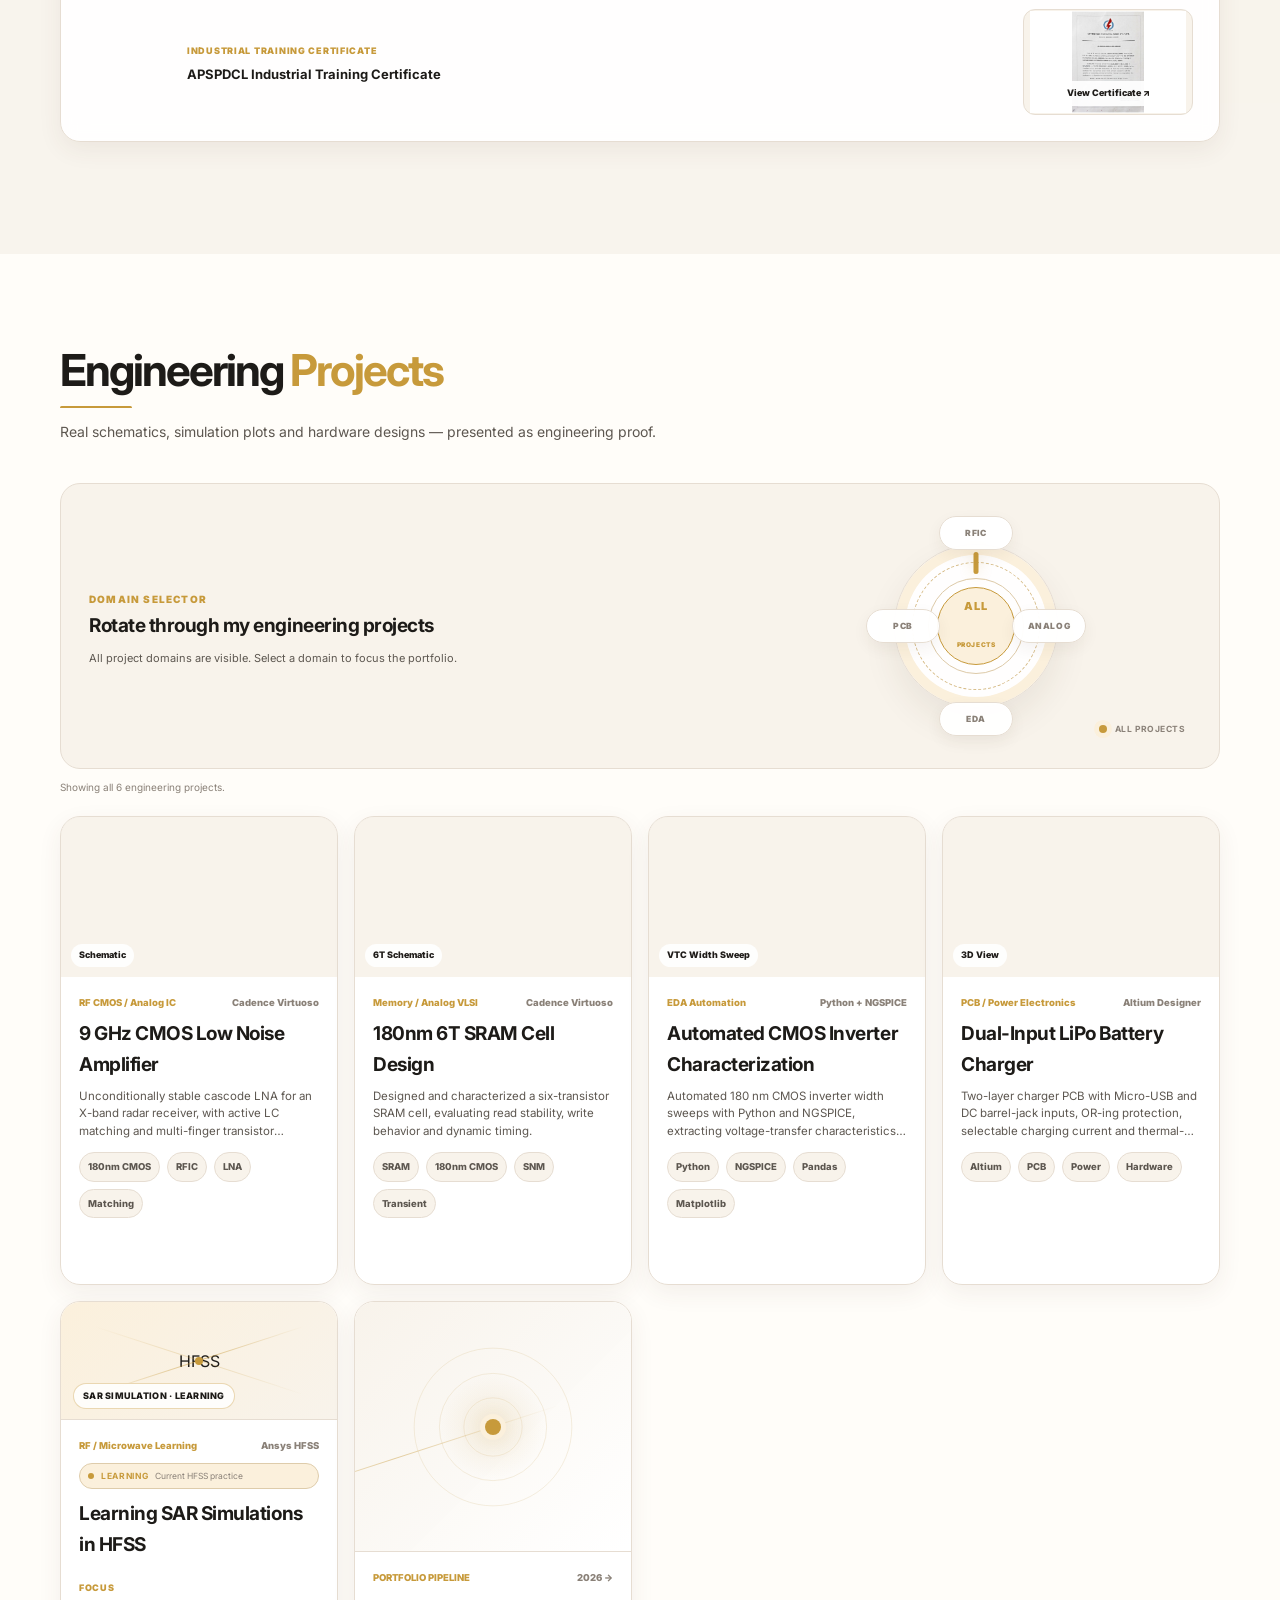
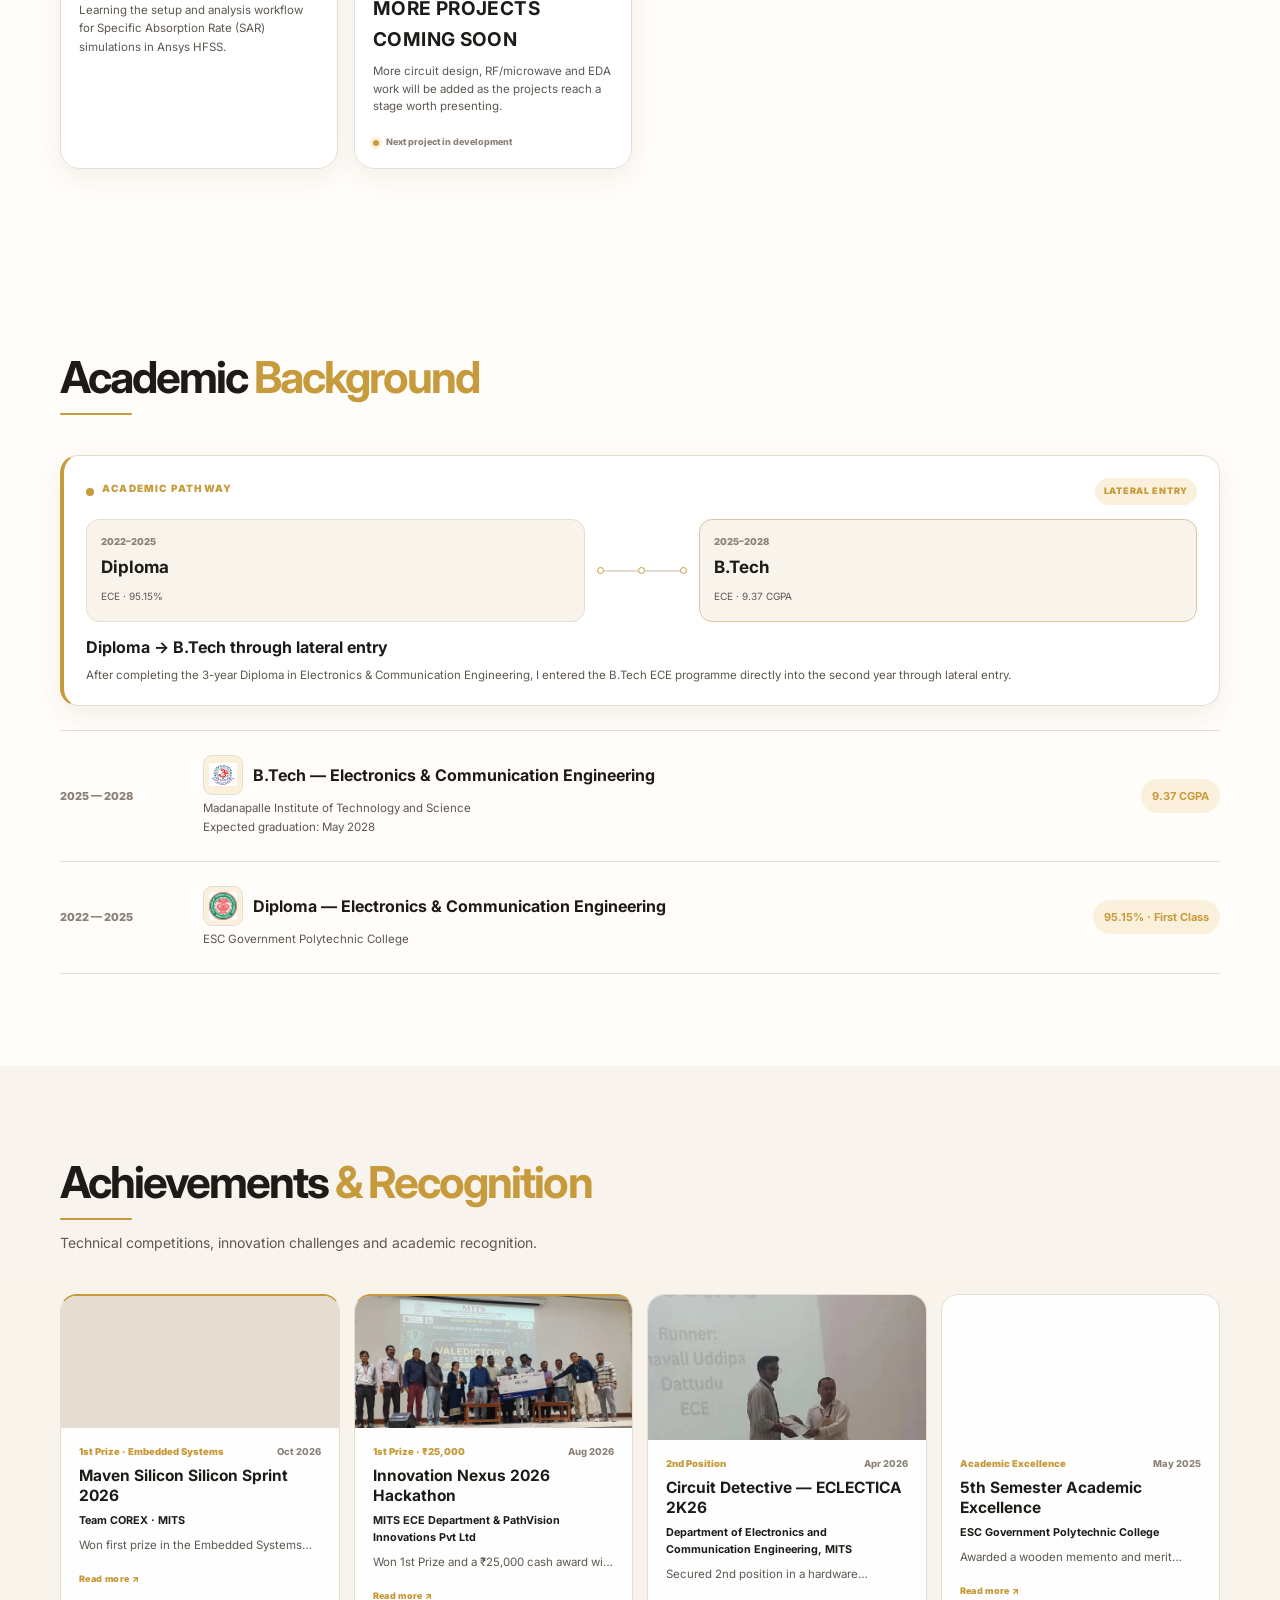
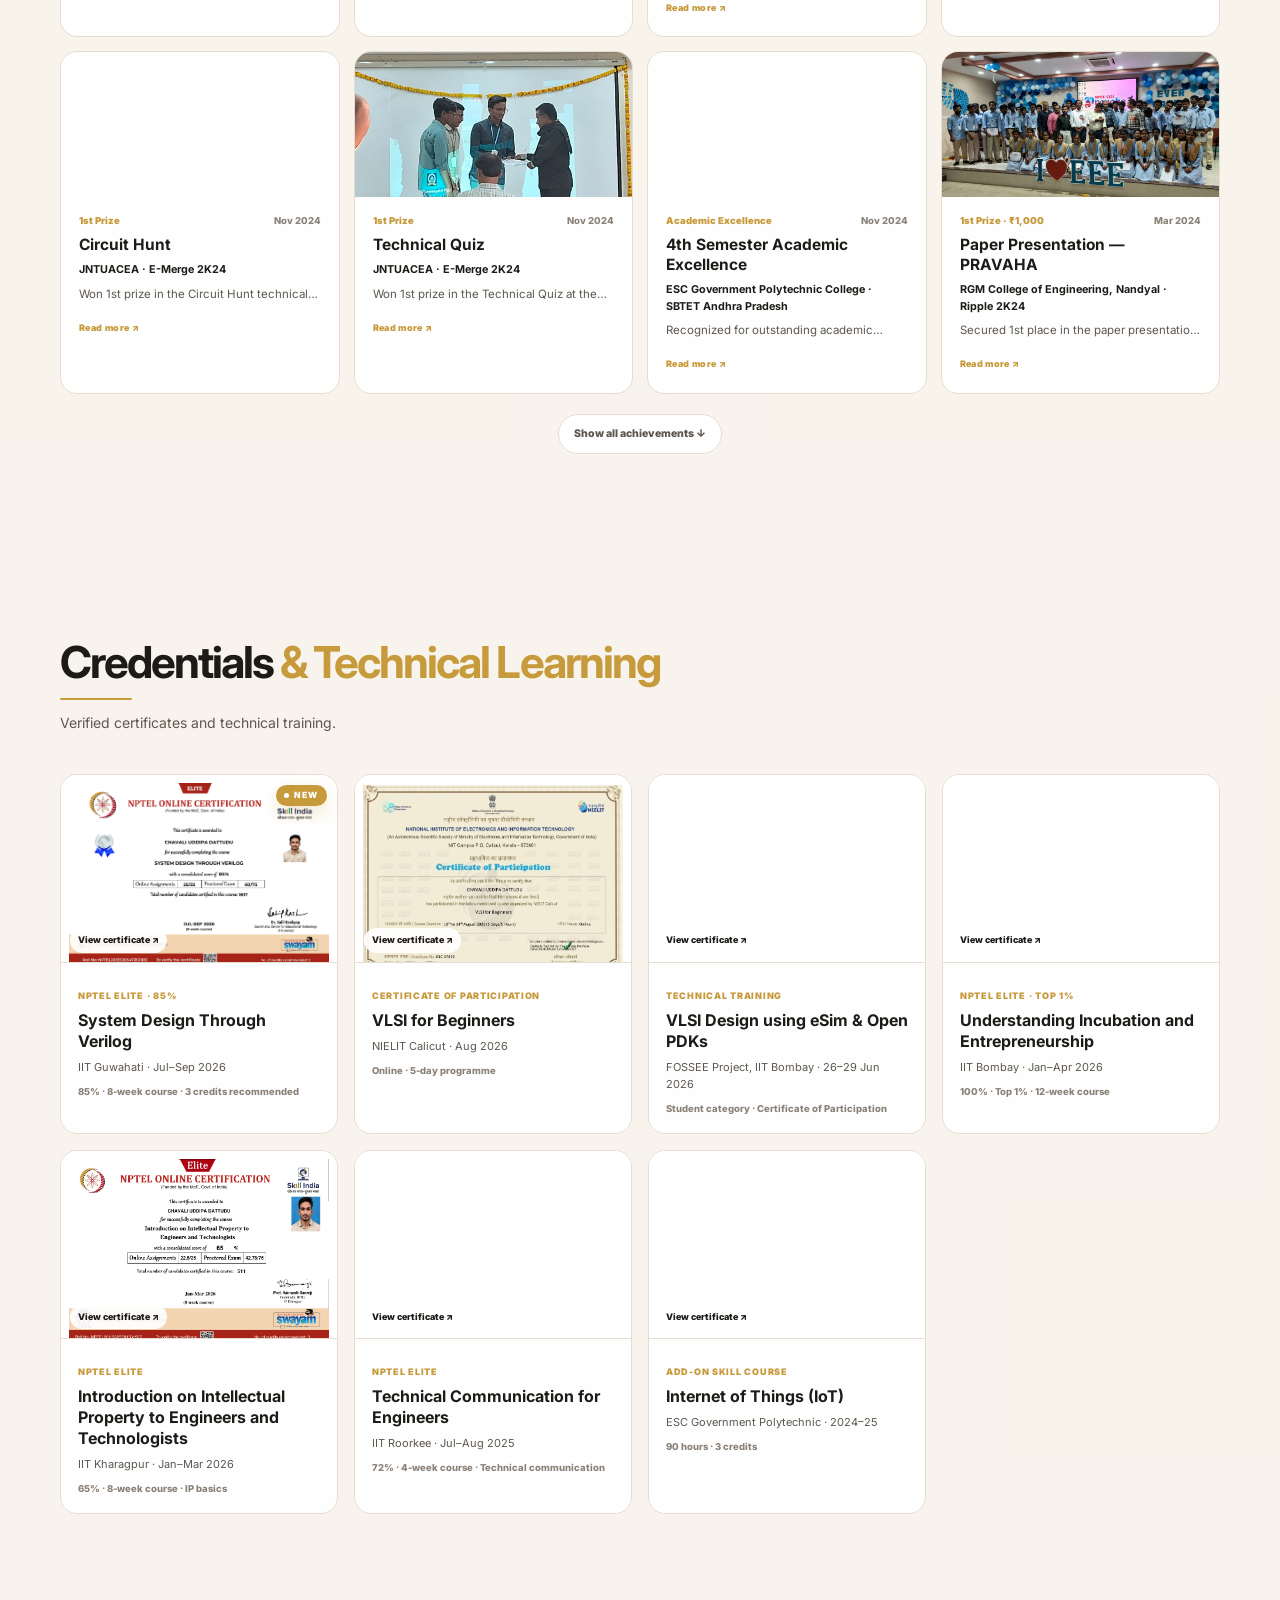
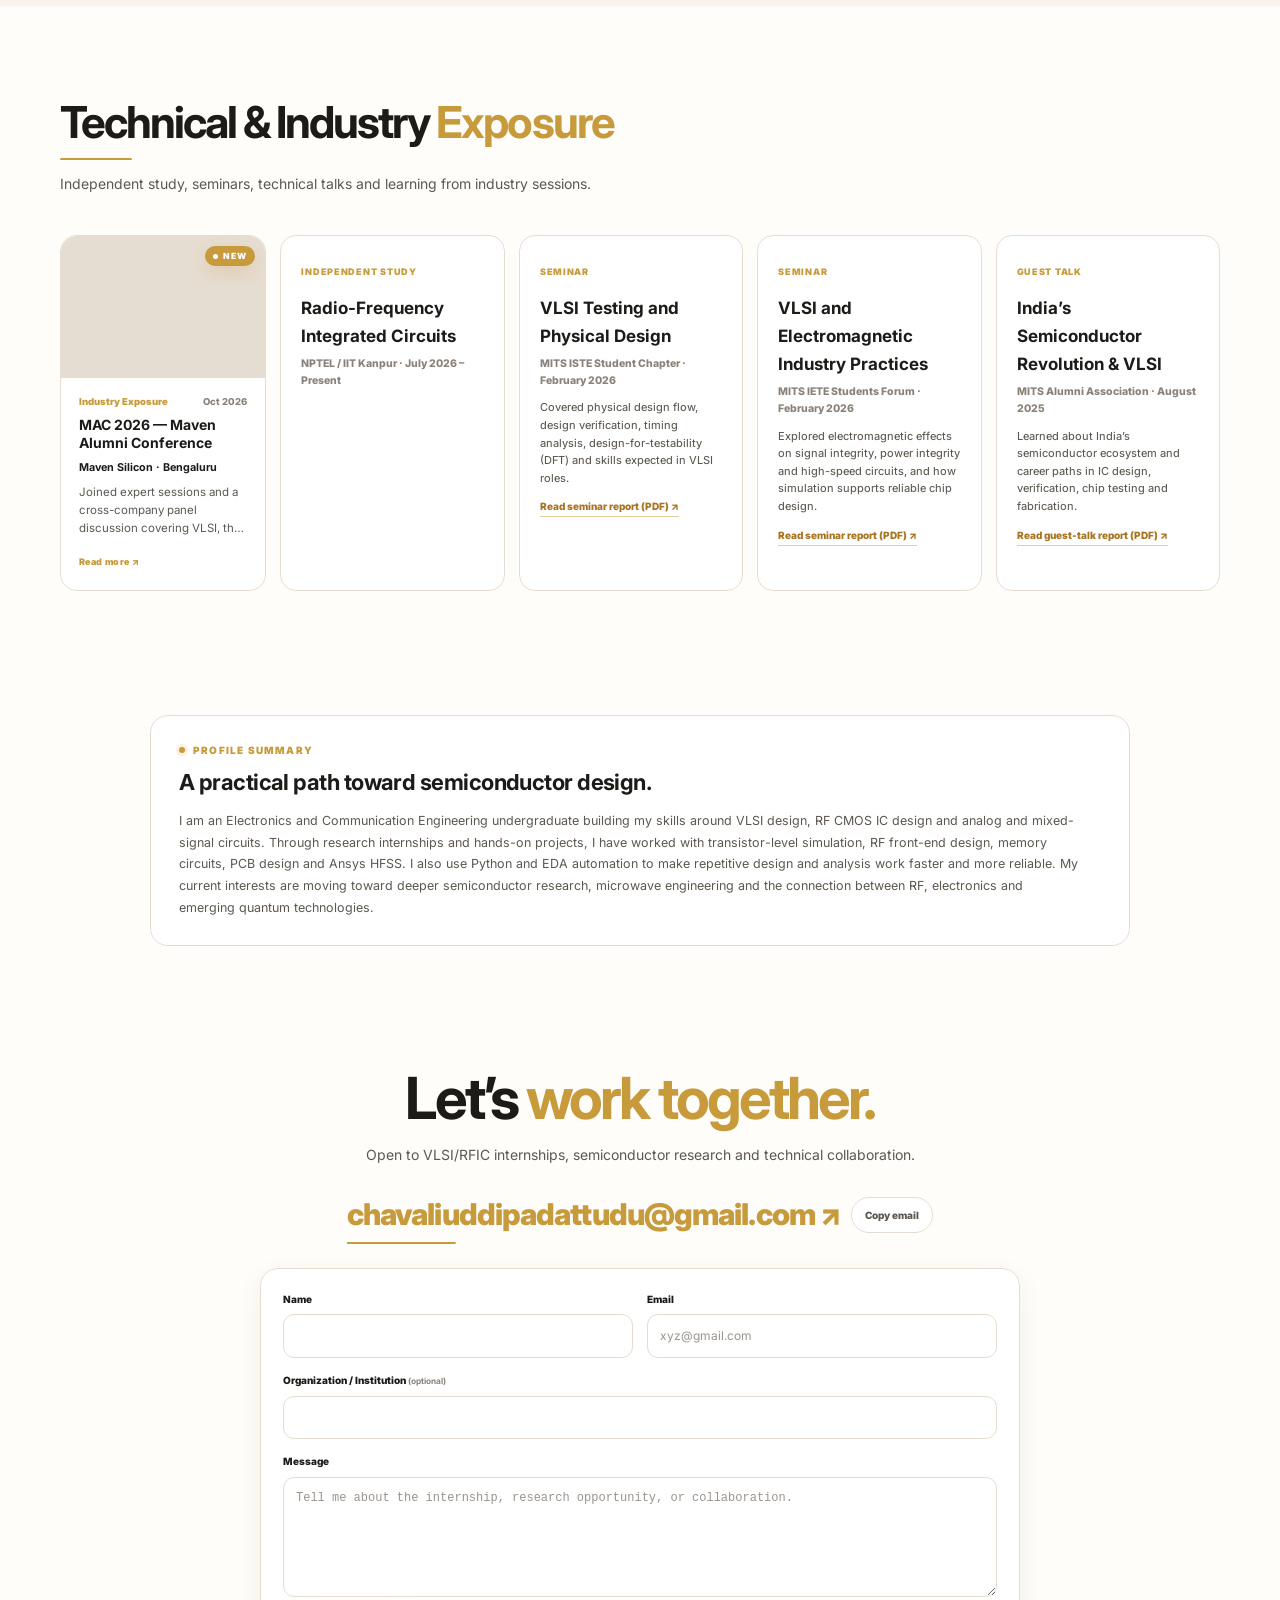
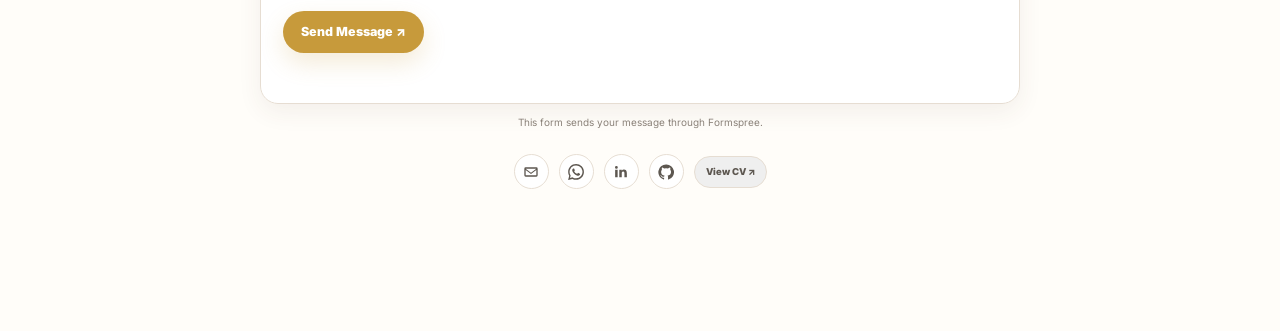
==== commit 14032d51: "Add files via upload" ====
--- a/index.html
+++ b/index.html
@@ -49,7 +49,7 @@
         y=l.getElementsByTagName(r)[0];y.parentNode.insertBefore(t,y);
     })(window, document, "clarity", "script", "yrrrv2jazm");
 </script>
-<link href="style.css?v=20261003-r8" rel="stylesheet"/>
+<link href="style.css?v=20261011-r13" rel="stylesheet"/>
 <link href="manifest.webmanifest" rel="manifest"/>
 <script type="application/ld+json">
 {
@@ -89,22 +89,16 @@
 <a class="skip-link" href="#main">
    Skip to content
   </a>
-<div aria-hidden="true" class="site-loader" id="siteLoader">
-<div class="loader-core loader-rf-acquisition">
-<div class="loader-acquisition">
-<div class="loader-signal-track">
-<span class="loader-signal-baseline"></span>
-<span class="loader-signal-pulse"></span>
-</div>
-<div class="loader-emitter">
-<span class="loader-emitter-point"></span>
-<span class="loader-emitter-ring ring-a"></span>
-<span class="loader-emitter-ring ring-b"></span>
-<span class="loader-emitter-ring ring-c"></span>
-</div>
-</div>
-<p class="loader-label">Loading data...</p>
-</div>
+<div class="site-loader" id="siteLoader" role="status" aria-live="polite" aria-label="Loading portfolio">
+  <div class="loader-shell">
+    <div class="loader-mark" aria-hidden="true">
+      <span>CUD</span>
+      <i class="loader-mark-scan"></i>
+    </div>
+    <p class="loader-wordmark">CHAVALI UDDIPA DATTUDU</p>
+    <p class="loader-label"><span>Preparing portfolio</span><span class="loader-dots" aria-hidden="true"><i></i><i></i><i></i></span></p>
+    <div class="loader-progress" aria-hidden="true"><span></span></div>
+  </div>
 </div>
 <div aria-hidden="true" class="site-guide-overlay" hidden="" id="siteGuide">
 <section aria-labelledby="siteGuideTitle" aria-modal="true" class="site-guide" role="dialog">
@@ -130,7 +124,7 @@
       CUD
      </span>
 </a>
-<nav aria-label="Primary navigation" class="nav-menu" id="primary-nav"><a class="active" href="#home">Home</a><a href="#about">About</a><a href="#experience">Experience</a><a href="#projects">Projects</a><a href="#education">Education</a><a href="#achievements">Achievements</a><a href="#credentials">Credentials</a><a href="#contact">Contact</a></nav>
+<nav aria-label="Primary navigation" class="nav-menu" id="primary-nav"><a class="active" href="#home">Home</a><a href="#about">About</a><a href="#experience">Experience</a><a href="#projects">Projects</a><a href="#education">Education</a><a href="#achievements">Achievements</a><a href="#learning">Technical Exposure</a><a href="#credentials">Credentials</a><a href="#contact">Contact</a></nav>
 <button aria-label="Switch to dark theme" class="theme-toggle" id="themeToggle" title="Switch light and dark theme" type="button">
 <svg aria-hidden="true" class="not-gate-icon" viewbox="0 0 36 24">
 <path class="not-gate-line" d="M2 12H9"></path>
@@ -180,6 +174,18 @@
        </span>
        , with hands-on experience in transistor-level design, Cadence Virtuoso, SPICE simulation and EDA automation.
       </p>
+<div class="hero-achievement-banner" aria-label="Team achievement and technical learning">
+  <div class="hero-achievement-banner-head">
+    <span class="hero-achievement-kicker"><span class="hero-new-dot" aria-hidden="true"></span> TEAM MILESTONE</span>
+    <span class="hero-award-pill">HARDWARE ↔ SOFTWARE LEARNING</span>
+  </div>
+  <h2 class="hero-achievement-title">Our team COREX won 1st prize at Silicon Sprint Hackathon 2026</h2>
+  <p>Working with STM32 ADC and PWM speed-control code helped me understand how bare-metal firmware connects microcontroller registers with physical hardware. MAC 2026 added industry perspectives on VLSI, semiconductors and emerging AI workflows.</p>
+  <div class="hero-achievement-links">
+    <button class="hero-highlight-link hero-highlight-primary" type="button" data-open-achievement="silicon-sprint-achievement">View winning achievement ↗</button>
+    <button class="hero-highlight-link" type="button" data-open-achievement="mac2026-achievement">Explore MAC 2026 ↗</button>
+  </div>
+</div>
 <div class="hero-actions">
 <a class="primary-btn" href="#projects">
         View Projects ↗
@@ -727,9 +733,8 @@
          Automated CMOS Inverter Characterization
         </h3><p class="project-note">Repeatable 180 nm PMOS/NMOS width-sweep characterization with automated VTC extraction.</p>
 <p class="project-summary">
-         Automated netlist generation, NGSPICE batch simulation,
-                  transistor-width sweeps, raw-data parsing and VTC
-                  visualization.
+         Automated 180 nm CMOS inverter width sweeps with Python and NGSPICE,
+         extracting voltage-transfer characteristics (VTCs) for design comparison.
         </p><details class="technical-details reveal"><summary>Technical details</summary><div class="technical-details-body"><p><strong>Objective: </strong>Replace repetitive GUI sweeps with a reproducible batch characterization flow.</p><p><strong>Implementation: </strong>Python generates SPICE netlists and automates transistor-width sweeps while NGSPICE runs headlessly.</p><p><strong>Verification: </strong>Raw-output parsing, VTC extraction and automated Matplotlib visualization.</p></div></details>
 <div class="tags">
 <span>
@@ -939,10 +944,48 @@
       </p>
 </div>
 <div class="achievement-grid">
-<article class="achievement-card featured-achievement reveal spotlight-card"><div class="achievement-evidence-grid"><img alt="Innovation Nexus 2026 Hackathon award presentation" class="lightbox-img" decoding="async" height="700" loading="lazy" src="images/achievements/innovation-nexus1.webp" width="1280"/><img alt="Innovation Nexus 2026 Hackathon team award" class="lightbox-img" decoding="async" height="1037" loading="lazy" src="images/achievements/innovation-nexus2.webp" width="1357"/></div><div class="achievement-body"><div class="achievement-topline"><span>1st Prize · ₹25,000</span><time datetime="2026-08">Aug 2026</time></div><h3>Innovation Nexus 2026 Hackathon</h3><p><strong>MITS ECE Department &amp; PathVision Innovations Pvt Ltd</strong></p><p>Won 1st Prize and a ₹25,000 cash award with Team Tech Vision for a real-time agricultural transport condition monitoring system.</p><p>Led the complete Edge IoT and hardware architecture, including ESP32 processing, multi-modal sensing and the telemetry/data-ingestion pipeline.</p></div></article><article class="achievement-card reveal spotlight-card"><img alt="Second position Circuit Detective ECLECTICA 2K26" class="lightbox-img" decoding="async" height="480" loading="lazy" src="images/achievements/circuit-detective-eclectica2k26.webp" width="371"/><div><div class="achievement-topline"><span>2nd Position</span><time datetime="2026-04">Apr 2026</time></div><h3>Circuit Detective — ECLECTICA 2K26</h3><p><strong>Department of Electronics and Communication Engineering, MITS</strong></p><p>Secured 2nd position in a hardware debugging event during the One-Day National Level Technical Symposium, awarded for technical proficiency in circuit analysis.</p></div></article><article class="achievement-card reveal spotlight-card"><img alt="Academic excellence award diploma fifth semester" class="lightbox-img" decoding="async" height="853" loading="lazy" src="images/achievements/Academic-Excellence-Award-(Diploma-5th-Semester).webp" width="1280"/><div><div class="achievement-topline"><span>Academic Excellence</span><time datetime="2025-05">May 2025</time></div><h3>5th Semester Academic Excellence</h3><p><strong>ESC Government Polytechnic College</strong></p><p>Awarded a wooden memento and merit certificate for outstanding performance in the 5th-semester Diploma examinations.</p></div></article><article class="achievement-card reveal spotlight-card"><img alt="First prize Circuit Hunt" class="lightbox-img" decoding="async" height="1326" loading="lazy" src="images/achievements/1st%20Prize-CircuitHunt.webp" width="2122"/><div><div class="achievement-topline"><span>1st Prize</span><time datetime="2024-11">Nov 2024</time></div><h3>Circuit Hunt</h3><p><strong>JNTUACEA · E-Merge 2K24</strong></p><p>Won 1st prize in the Circuit Hunt technical event at the National Level Technical Symposium.</p><p>The Circuit Hunt and Technical Quiz victories together earned a total ₹2,000 cash prize.</p></div></article><article class="achievement-card reveal spotlight-card"><img alt="First prize technical quiz" class="lightbox-img" decoding="async" height="1268" loading="lazy" src="images/achievements/1st%20Prize-TechnicalQuiz.webp" width="2050"/><div><div class="achievement-topline"><span>1st Prize</span><time datetime="2024-11">Nov 2024</time></div><h3>Technical Quiz</h3><p><strong>JNTUACEA · E-Merge 2K24</strong></p><p>Won 1st prize in the Technical Quiz at the National Level Technical Symposium as part of a team.</p><p>The Circuit Hunt and Technical Quiz victories together earned a total ₹2,000 cash prize.</p></div></article><article class="achievement-card reveal spotlight-card"><img alt="Academic excellence award diploma fourth semester" class="lightbox-img" decoding="async" height="572" loading="lazy" src="images/achievements/Academic-Excellence-Reward-(Diploma-4th-Semester).webp" width="1040"/><div><div class="achievement-topline"><span>Academic Excellence</span><time datetime="2024-11">Nov 2024</time></div><h3>4th Semester Academic Excellence</h3><p><strong>ESC Government Polytechnic College · SBTET Andhra Pradesh</strong></p><p>Recognized for outstanding academic performance in the 4th-semester Diploma examinations and awarded an academic reward.</p></div></article><article class="achievement-card reveal spotlight-card"><img alt="First prize paper presentation" class="lightbox-img" decoding="async" height="4291" loading="lazy" src="images/achievements/1stPrizePaperPresentationRGM.webp" width="8192"/><div><div class="achievement-topline"><span>1st Prize · ₹1,000</span><time datetime="2024-03">Mar 2024</time></div><h3>Paper Presentation — PRAVAHA</h3><p><strong>RGM College of Engineering, Nandyal · Ripple 2K24</strong></p><p>Secured 1st place in the paper presentation competition at the National Level Technical Symposium and received a ₹1,000 cash prize for research presentation and technical communication.</p></div></article><article class="achievement-card achievement-group-card reveal spotlight-card"><div class="achievement-evidence-grid"><img alt="Academic excellence award first year third semester" class="lightbox-img" decoding="async" height="577" loading="lazy" src="images/achievements/Academic-Excellence-Reward-(1st-Year&amp;3rd-Semester)1.webp" width="1164"/><img alt="Academic excellence award first year third semester second photo" class="lightbox-img" decoding="async" height="2352" loading="lazy" src="images/achievements/Academic-Excellence-Reward-(1st-Year&amp;3rd-Semester)2.webp" width="3547"/></div><div class="achievement-body"><div class="achievement-topline"><span>Academic Excellence</span><time datetime="2024-01">Jan 2024</time></div><h3>Academic Excellence — 1st Year &amp; 3rd Semester</h3><p><strong>ESC Government Polytechnic College</strong></p><p>Recognized for outstanding academic performance during the 1st year and 3rd-semester Diploma examinations.</p><p>Received a ₹2,000 cash prize, a French Crown pen and the <em>Integrated Electronics</em> textbook.</p></div></article><article class="achievement-card reveal more-card spotlight-card" hidden=""><img alt="First place August quiz competition" class="lightbox-img" decoding="async" height="484" loading="lazy" src="images/achievements/1st-Place-August-Quiz-Competition.webp" width="819"/><div><div class="achievement-topline"><span>1st Place</span><time datetime="2023-08">Aug 2023</time></div><h3>Independence Day Quiz</h3><p><strong>ESC Government Polytechnic College</strong></p><p>Won the college-wide quiz competition conducted on Independence Day, 15 August 2023.</p></div></article><article class="achievement-card reveal more-card spotlight-card" hidden=""><img alt="Second place January quiz competition" class="lightbox-img" decoding="async" height="1200" loading="lazy" src="images/achievements/2nd-Place-January-Quiz-Competition.webp" width="1600"/><div><div class="achievement-topline"><span>2nd Place</span><time datetime="2023-01">Jan 2023</time></div><h3>Republic Day Quiz</h3><p><strong>ESC Government Polytechnic College</strong></p><p>Secured 2nd prize in the college-wide Republic Day quiz during the first year of the Diploma and received a memento.</p></div></article></div>
-<button aria-expanded="false" class="show-more-btn" id="achievementsToggle">View more achievements ↓</button>
-</div>
-</section><section class="section tint" id="credentials">
+<article id="silicon-sprint-achievement" class="achievement-card featured-achievement reveal spotlight-card">
+  <div class="achievement-evidence-grid siliconsprint-evidence-grid">
+    <img alt="Silicon Sprint 2026 — team and hackathon photo 1" class="lightbox-img" decoding="async" loading="lazy" src="images/achievements/MAC2026/mac2026_1.webp" width="1200" height="800"/>
+    <img alt="Silicon Sprint 2026 — team and hackathon photo 2" class="lightbox-img" decoding="async" loading="lazy" src="images/achievements/MAC2026/mac2026_2.webp" width="1200" height="800"/>
+    <img alt="Silicon Sprint 2026 — team and hackathon photo 3" class="lightbox-img" decoding="async" loading="lazy" src="images/achievements/MAC2026/mac2026_3.webp" width="1200" height="800"/>
+    <img alt="Silicon Sprint 2026 — team and hackathon photo 4" class="lightbox-img" decoding="async" loading="lazy" src="images/achievements/MAC2026/mac2026_4.webp" width="1200" height="800"/>
+    <img alt="Silicon Sprint 2026 — team and hackathon photo 5" class="lightbox-img" decoding="async" loading="lazy" src="images/achievements/MAC2026/mac2026_5.webp" width="1200" height="800"/>
+    <img alt="MAC 2026 conference photograph — event industry exposure" class="lightbox-img" decoding="async" loading="lazy" src="images/achievements/MAC2026/mac2026_6.webp" width="1200" height="800"/>
+  </div>
+  <div class="achievement-body">
+    <div class="achievement-topline"><span>1st Prize · Embedded Systems</span><time datetime="2026-10">Oct 2026</time></div>
+    <h3>Maven Silicon Silicon Sprint 2026</h3>
+    <p><strong>Team COREX · MITS</strong></p>
+    <p>Won first prize in the Embedded Systems category. I contributed to selected bare-metal C blocks for potentiometer-based motor speed control using the STM32F401 ADC and PWM.</p>
+    <div class="achievement-detail-only">
+      <h4>Project overview</h4>
+      <p>Our four-member team worked on a MINI-ECU: a bare-metal embedded drive-control system built around the STM32F401. The controller brings together system start-up, user enable, speed selection, motor commands, status indication and emergency shutdown through a finite state machine.</p>
+      <h4>My contribution</h4>
+      <ul>
+        <li>Contributed to selected bare-metal C code blocks for potentiometer-based motor speed control.</li>
+        <li>Worked with the ADC input path used to read the potentiometer position and obtain a digital value for speed selection.</li>
+        <li>Worked on the logic that maps the ADC reading to a PWM duty cycle, allowing the commanded motor speed to change with the potentiometer position.</li>
+        <li>Studied the STM32F401 peripheral registers associated with ADC input handling and timer/PWM operation to understand how the firmware controls the hardware.</li>
+      </ul>
+      <h4>What I learned</h4>
+      <ul>
+        <li>How an analogue input becomes a digital reading that firmware can use for control.</li>
+        <li>How PWM duty cycle is used to adjust the power delivered to a motor driver and set the commanded speed.</li>
+        <li>Why GPIO, ADC, timer/PWM and UART must work together as part of a reliable embedded system.</li>
+        <li>How the speed-control code fits into the wider FSM, including READY and RUNNING states, stop commands and emergency-stop recovery.</li>
+        <li>The value of dividing work across a team, integrating individual code blocks and checking them against the system requirements.</li>
+      </ul>
+      <p><strong>Scope of contribution:</strong> My implementation work focused on the potentiometer, ADC and PWM speed-control blocks. I did not independently implement the complete MINI-ECU; the project discussions and integration process helped me understand the overall design.</p>
+    </div>
+  </div>
+</article>
+
+<article class="achievement-card featured-achievement reveal spotlight-card"><div class="achievement-evidence-grid"><img alt="Innovation Nexus 2026 Hackathon award presentation" class="lightbox-img" decoding="async" height="700" loading="lazy" src="images/achievements/innovation-nexus1.webp" width="1280"/><img alt="Innovation Nexus 2026 Hackathon team award" class="lightbox-img" decoding="async" height="1037" loading="lazy" src="images/achievements/innovation-nexus2.webp" width="1357"/><img alt="Innovation Nexus 2026 Hackathon first-prize certificate" class="lightbox-img" decoding="async" height="850" loading="lazy" src="images/achievements/innovation-nexus3.webp" width="1200"/></div><div class="achievement-body"><div class="achievement-topline"><span>1st Prize · ₹25,000</span><time datetime="2026-08">Aug 2026</time></div><h3>Innovation Nexus 2026 Hackathon</h3><p><strong>MITS ECE Department &amp; PathVision Innovations Pvt Ltd</strong></p><p>Won 1st Prize and a ₹25,000 cash award with Team Tech Vision for a real-time agricultural transport condition monitoring system.</p><p>Led the complete Edge IoT and hardware architecture, including ESP32 processing, multi-modal sensing and the telemetry/data-ingestion pipeline.</p></div></article><article class="achievement-card reveal spotlight-card"><img alt="Second position Circuit Detective ECLECTICA 2K26" class="lightbox-img" decoding="async" height="480" loading="lazy" src="images/achievements/circuit-detective-eclectica2k26.webp" width="371"/><div><div class="achievement-topline"><span>2nd Position</span><time datetime="2026-04">Apr 2026</time></div><h3>Circuit Detective — ECLECTICA 2K26</h3><p><strong>Department of Electronics and Communication Engineering, MITS</strong></p><p>Secured 2nd position in a hardware debugging event during the One-Day National Level Technical Symposium, awarded for technical proficiency in circuit analysis.</p></div></article><article class="achievement-card reveal spotlight-card"><img alt="Academic excellence award diploma fifth semester" class="lightbox-img" decoding="async" height="853" loading="lazy" src="images/achievements/Academic-Excellence-Award-(Diploma-5th-Semester).webp" width="1280"/><div><div class="achievement-topline"><span>Academic Excellence</span><time datetime="2025-05">May 2025</time></div><h3>5th Semester Academic Excellence</h3><p><strong>ESC Government Polytechnic College</strong></p><p>Awarded a wooden memento and merit certificate for outstanding performance in the 5th-semester Diploma examinations.</p></div></article><article class="achievement-card reveal spotlight-card"><img alt="First prize Circuit Hunt" class="lightbox-img" decoding="async" height="1326" loading="lazy" src="images/achievements/1st%20Prize-CircuitHunt.webp" width="2122"/><div><div class="achievement-topline"><span>1st Prize</span><time datetime="2024-11">Nov 2024</time></div><h3>Circuit Hunt</h3><p><strong>JNTUACEA · E-Merge 2K24</strong></p><p>Won 1st prize in the Circuit Hunt technical event at the National Level Technical Symposium.</p><p>The Circuit Hunt and Technical Quiz victories together earned a total ₹2,000 cash prize.</p></div></article><article class="achievement-card reveal spotlight-card"><img alt="First prize technical quiz" class="lightbox-img" decoding="async" height="1268" loading="lazy" src="images/achievements/1st%20Prize-TechnicalQuiz.webp" width="2050"/><div><div class="achievement-topline"><span>1st Prize</span><time datetime="2024-11">Nov 2024</time></div><h3>Technical Quiz</h3><p><strong>JNTUACEA · E-Merge 2K24</strong></p><p>Won 1st prize in the Technical Quiz at the National Level Technical Symposium as part of a team.</p><p>The Circuit Hunt and Technical Quiz victories together earned a total ₹2,000 cash prize.</p></div></article><article class="achievement-card reveal spotlight-card"><img alt="Academic excellence award diploma fourth semester" class="lightbox-img" decoding="async" height="572" loading="lazy" src="images/achievements/Academic-Excellence-Reward-(Diploma-4th-Semester).webp" width="1040"/><div><div class="achievement-topline"><span>Academic Excellence</span><time datetime="2024-11">Nov 2024</time></div><h3>4th Semester Academic Excellence</h3><p><strong>ESC Government Polytechnic College · SBTET Andhra Pradesh</strong></p><p>Recognized for outstanding academic performance in the 4th-semester Diploma examinations and awarded an academic reward.</p></div></article><article class="achievement-card reveal spotlight-card"><img alt="First prize paper presentation" class="lightbox-img" decoding="async" height="4291" loading="lazy" src="images/achievements/1stPrizePaperPresentationRGM.webp" width="8192"/><div><div class="achievement-topline"><span>1st Prize · ₹1,000</span><time datetime="2024-03">Mar 2024</time></div><h3>Paper Presentation — PRAVAHA</h3><p><strong>RGM College of Engineering, Nandyal · Ripple 2K24</strong></p><p>Secured 1st place in the paper presentation competition at the National Level Technical Symposium and received a ₹1,000 cash prize for research presentation and technical communication.</p></div></article><article class="achievement-card achievement-group-card reveal more-card spotlight-card" hidden=""><div class="achievement-evidence-grid"><img alt="Academic excellence award first year third semester" class="lightbox-img" decoding="async" height="577" loading="lazy" src="images/achievements/Academic-Excellence-Reward-(1st-Year&amp;3rd-Semester)1.webp" width="1164"/><img alt="Academic excellence award first year third semester second photo" class="lightbox-img" decoding="async" height="2352" loading="lazy" src="images/achievements/Academic-Excellence-Reward-(1st-Year&amp;3rd-Semester)2.webp" width="3547"/></div><div class="achievement-body"><div class="achievement-topline"><span>Academic Excellence</span><time datetime="2024-01">Jan 2024</time></div><h3>Academic Excellence — 1st Year &amp; 3rd Semester</h3><p><strong>ESC Government Polytechnic College</strong></p><p>Recognized for outstanding academic performance during the 1st year and 3rd-semester Diploma examinations.</p><p>Received a ₹2,000 cash prize, a French Crown pen and the <em>Integrated Electronics</em> textbook.</p></div></article><article class="achievement-card reveal more-card spotlight-card" hidden=""><img alt="First place August quiz competition" class="lightbox-img" decoding="async" height="484" loading="lazy" src="images/achievements/1st-Place-August-Quiz-Competition.webp" width="819"/><div><div class="achievement-topline"><span>1st Place</span><time datetime="2023-08">Aug 2023</time></div><h3>Independence Day Quiz</h3><p><strong>ESC Government Polytechnic College</strong></p><p>Won the college-wide quiz competition conducted on Independence Day, 15 August 2023.</p></div></article><article class="achievement-card reveal more-card spotlight-card" hidden=""><img alt="Second place January quiz competition" class="lightbox-img" decoding="async" height="1200" loading="lazy" src="images/achievements/2nd-Place-January-Quiz-Competition.webp" width="1600"/><div><div class="achievement-topline"><span>2nd Place</span><time datetime="2023-01">Jan 2023</time></div><h3>Republic Day Quiz</h3><p><strong>ESC Government Polytechnic College</strong></p><p>Secured 2nd prize in the college-wide Republic Day quiz during the first year of the Diploma and received a memento.</p></div></article></div>
+<button aria-expanded="false" class="show-more-btn" id="achievementsToggle">Show all achievements ↓</button>
+</div>
+</section>
+<section class="section tint" id="credentials">
 <div class="container">
 <div class="section-heading reveal">
 <h2 class="heading-animated">Credentials <em>&amp; Technical Learning</em></h2>
@@ -1107,16 +1150,49 @@
 <div class="container">
 <div class="section-heading reveal">
 <h2 class="heading-animated">
-       Technical
+       Technical &amp; Industry
        <em>
         Exposure
        </em>
 </h2>
 <p>
-       Independent study, seminars and technical talks.
+       Independent study, seminars, technical talks and learning from industry sessions.
       </p>
 </div>
 <div class="learning-grid">
+<article id="mac2026-achievement" class="achievement-card achievement-card-new learning-industry-card reveal spotlight-card">
+  <span class="achievement-new-tag" aria-label="New portfolio update">NEW</span>
+  <div class="achievement-evidence-grid mac2026-evidence-grid">
+    <img alt="MAC 2026 — Maven Alumni Conference, event photo 7" class="lightbox-img" decoding="async" loading="lazy" src="images/achievements/MAC2026/mac2026_7.webp" width="1200" height="800"/>
+    <img alt="MAC 2026 — Maven Alumni Conference, event photo 8" class="lightbox-img" decoding="async" loading="lazy" src="images/achievements/MAC2026/mac2026_8.webp" width="1200" height="800"/>
+    <img alt="MAC 2026 — Maven Alumni Conference, event photo 9" class="lightbox-img" decoding="async" loading="lazy" src="images/achievements/MAC2026/mac2026_9.webp" width="1200" height="800"/>
+    <img alt="MAC 2026 — Maven Alumni Conference, event photo 10" class="lightbox-img" decoding="async" loading="lazy" src="images/achievements/MAC2026/mac2026_10.webp" width="1200" height="800"/>
+  </div>
+  <div class="achievement-body">
+    <div class="achievement-topline"><span>Industry Exposure</span><time datetime="2026-10">Oct 2026</time></div>
+    <h3>MAC 2026 — Maven Alumni Conference</h3>
+    <p><strong>Maven Silicon · Bengaluru</strong></p>
+    <p>Joined expert sessions and a cross-company panel discussion covering VLSI, the semiconductor industry, Agentic AI, AI orchestration and the skills students should build for engineering roles.</p>
+    <div class="achievement-detail-only">
+      <h4>VLSI and the semiconductor industry</h4>
+      <p>The sessions gave me a wider view of the semiconductor ecosystem and the work carried out across the industry. One key takeaway was the importance of strong fundamentals and practical engineering skills when preparing for semiconductor design roles.</p>
+      <h4>Agentic AI and AI orchestration</h4>
+      <p>The discussions introduced the growing use of AI agents and the idea of coordinating tools and multi-step workflows towards a goal. It helped me see AI as an emerging engineering tool while recognising that understanding the underlying technical work remains important.</p>
+      <h4>Skills for future engineers</h4>
+      <ul>
+        <li>Build solid fundamentals instead of relying only on tools or shortcuts.</li>
+        <li>Turn theory into practice through projects, debugging and hands-on implementation.</li>
+        <li>Improve problem-solving, technical communication and the ability to learn independently.</li>
+        <li>Stay adaptable as semiconductor technologies and engineering workflows continue to evolve.</li>
+      </ul>
+      <h4>Learning from the panel discussion</h4>
+      <p>The panel included six professionals from different companies. Hearing their perspectives helped me compare viewpoints across the industry and think more clearly about the skills and habits I should keep developing as an ECE student.</p>
+      <h4>My takeaway</h4>
+      <p>As I work towards VLSI, RFIC and analog IC design, this experience reinforced the need to pair circuit and semiconductor fundamentals with practical design work, clear communication and continuous learning. It also encouraged me to follow developments in Agentic AI and orchestration as tools that may support future engineering workflows.</p>
+    </div>
+  </div>
+</article>
+
 <article class="learning-card reveal">
 <span class="credential-type">
         Independent Study
@@ -1138,7 +1214,10 @@
 <p>
         MITS ISTE Student Chapter · February 2026
        </p>
-</article>
+<p class="learning-card-summary">Covered physical design flow, design verification, timing analysis, design-for-testability (DFT) and skills expected in VLSI roles.</p>
+<a class="learning-report-link" href="documents/industry-exposure/advanced-technologies-vlsi-testing-physical-design.pdf" target="_blank" rel="noopener noreferrer">Read seminar report (PDF) ↗</a>
+</article>
+
 <article class="learning-card reveal">
 <span class="credential-type">
         Seminar
@@ -1149,6 +1228,8 @@
 <p>
         MITS IETE Students Forum · February 2026
        </p>
+<p class="learning-card-summary">Explored electromagnetic effects on signal integrity, power integrity and high-speed circuits, and how simulation supports reliable chip design.</p>
+<a class="learning-report-link" href="documents/industry-exposure/vlsi-electromagnetic-academia-to-industry.pdf" target="_blank" rel="noopener noreferrer">Read seminar report (PDF) ↗</a>
 </article>
 <article class="learning-card reveal">
 <span class="credential-type">
@@ -1160,6 +1241,8 @@
 <p>
         MITS Alumni Association · August 2025
        </p>
+<p class="learning-card-summary">Learned about India’s semiconductor ecosystem and career paths in IC design, verification, chip testing and fabrication.</p>
+<a class="learning-report-link" href="documents/industry-exposure/india-semiconductor-revolution-careers-growth.pdf" target="_blank" rel="noopener noreferrer">Read guest-talk report (PDF) ↗</a>
 </article>
 </div>
 </div>
@@ -1318,7 +1401,7 @@
 <p class="lightbox-caption sr-only" id="lightboxCaption">
 </p>
 </dialog>
-<script defer="" src="script.js?v=20261003-r8">
+<script defer="" src="script.js?v=20261011-r13">
 </script>
 </body>
 </html>
--- a/style.css
+++ b/style.css
@@ -1023,7 +1023,7 @@
 }
 .project-stack {
   display: grid;
-  grid-template-columns: repeat(3, minmax(0, 1fr));
+  grid-template-columns: repeat(4, minmax(0, 1fr));
   gap: 16px;
   align-items: stretch;
 }
@@ -1165,6 +1165,11 @@
   color: var(--text-soft);
   font-size: 11.5px;
   line-height: 1.55;
+}
+
+/* Keep the CMOS inverter card compact while preserving its full note in the detail modal. */
+.project-card:not(.detail-clone) .project-note {
+  display: none;
 }
 .project-card:not(.detail-clone) .technical-details,
 .project-card:not(.detail-clone) .metrics,
@@ -1831,7 +1836,7 @@
 /* Technical exposure */
 .learning-grid {
   display: grid;
-  grid-template-columns: repeat(4, minmax(0, 1fr));
+  grid-template-columns: minmax(0, 0.92fr) repeat(4, minmax(0, 1fr));
   gap: 14px;
 }
 .learning-card {
@@ -2137,170 +2142,136 @@
   }
 }
 
-/* Loader — RF acquisition */
+/* Minimal portfolio loader — clean mark, scan and progress line */
 .site-loader {
   position: fixed;
   inset: 0;
   z-index: 10000;
   display: grid;
   place-items: center;
+  padding: 24px;
   background: var(--bg);
-  transition:
-    opacity 0.5s ease,
-    visibility 0.5s ease;
+  opacity: 1;
+  visibility: visible;
+  transition: opacity 0.42s ease, visibility 0.42s ease;
 }
 .site-loader.is-done {
   opacity: 0;
   visibility: hidden;
   pointer-events: none;
 }
-.loader-core {
-  width: min(610px, 86vw);
+.loader-shell {
+  width: min(320px, 84vw);
+  display: flex;
+  flex-direction: column;
+  align-items: center;
   text-align: center;
-}
-.loader-acquisition {
+  animation: loaderShellIn 0.55s cubic-bezier(0.2, 0.75, 0.25, 1) both;
+}
+.loader-mark {
   position: relative;
-  height: 148px;
+  width: 66px;
+  height: 66px;
   display: grid;
   place-items: center;
-  border: 1px solid color-mix(in srgb, var(--accent) 22%, var(--line));
-  border-radius: 20px;
-  background:
-    linear-gradient(
-      to bottom,
-      color-mix(in srgb, var(--surface-2) 92%, transparent),
-      var(--surface-2)
-    );
   overflow: hidden;
-  box-shadow:
-    inset 0 0 0 1px color-mix(in srgb, var(--accent) 6%, transparent),
-    0 18px 52px rgba(74, 51, 24, 0.07);
-}
-.loader-acquisition::before {
+  border: 1px solid color-mix(in srgb, var(--accent) 58%, var(--line));
+  border-radius: 19px;
+  background: var(--surface);
+  color: var(--accent-strong);
+  box-shadow: 0 12px 30px color-mix(in srgb, var(--accent) 12%, transparent), inset 0 0 0 4px color-mix(in srgb, var(--accent) 5%, transparent);
+}
+.loader-mark::before {
   content: "";
   position: absolute;
-  inset: 0;
-  background:
-    linear-gradient(
-      to right,
-      transparent 0 9.9%,
-      color-mix(in srgb, var(--accent) 7%, transparent) 10%,
-      transparent 10.1% 19.9%,
-      color-mix(in srgb, var(--accent) 7%, transparent) 20%,
-      transparent 20.1% 100%
-    );
-  opacity: 0.45;
-}
-.loader-signal-track {
+  inset: 7px;
+  border: 1px solid color-mix(in srgb, var(--accent) 22%, transparent);
+  border-radius: 12px;
+}
+.loader-mark > span {
+  position: relative;
+  z-index: 2;
+  font-size: 16px;
+  font-weight: 950;
+  letter-spacing: -0.04em;
+}
+.loader-mark-scan {
   position: absolute;
-  left: 9%;
-  right: 9%;
-  top: 50%;
-  height: 2px;
-  transform: translateY(-50%);
-  background: color-mix(in srgb, var(--accent) 16%, var(--line));
-}
-.loader-signal-baseline {
-  position: absolute;
-  inset: 0;
-  background: linear-gradient(
-    90deg,
-    transparent,
-    color-mix(in srgb, var(--accent) 52%, transparent),
-    transparent
-  );
-  opacity: 0.55;
-}
-.loader-signal-pulse {
-  position: absolute;
-  top: 50%;
-  left: 0;
-  width: 12px;
-  height: 18px;
+  z-index: 1;
+  top: -35%;
+  left: -15%;
+  width: 130%;
+  height: 25%;
+  background: linear-gradient(180deg, transparent, color-mix(in srgb, var(--accent) 23%, transparent), transparent);
+  transform: rotate(-15deg);
+  animation: loaderMarkScan 1.55s ease-in-out infinite;
+}
+.loader-wordmark {
+  margin: 17px 0 4px;
+  color: var(--text);
+  font-size: 10px;
+  font-weight: 900;
+  letter-spacing: 0.16em;
+}
+.loader-label {
+  display: inline-flex;
+  align-items: center;
+  justify-content: center;
+  gap: 5px;
+  margin: 0 0 15px;
+  color: var(--muted);
+  font-size: 11px;
+  font-weight: 650;
+  letter-spacing: 0.02em;
+}
+.loader-dots {
+  display: inline-flex;
+  align-items: center;
+  gap: 3px;
+}
+.loader-dots i {
+  width: 3px;
+  height: 3px;
   border-radius: 50%;
-  transform: translate(-50%, -50%);
   background: var(--accent);
-  box-shadow:
-    0 0 10px color-mix(in srgb, var(--accent) 68%, transparent),
-    0 0 26px color-mix(in srgb, var(--accent) 28%, transparent);
-  animation: loaderPulseTravel 1.35s cubic-bezier(0.2, 0.8, 0.2, 1) infinite;
-}
-.loader-emitter {
-  position: relative;
-  width: 40px;
-  height: 40px;
-  border-radius: 50%;
-}
-.loader-emitter-point {
-  position: absolute;
-  left: 50%;
-  top: 50%;
-  width: 6px;
-  height: 6px;
-  border-radius: 50%;
-  transform: translate(-50%, -50%);
-  background: var(--accent);
-  box-shadow: 0 0 12px color-mix(in srgb, var(--accent) 70%, transparent);
-}
-.loader-emitter-ring {
-  position: absolute;
-  left: 50%;
-  top: 50%;
-  width: 10px;
-  height: 10px;
-  border: 1px solid var(--accent);
-  border-radius: 50%;
-  transform: translate(-50%, -50%) scale(0.2);
-  opacity: 0;
-}
-.loader-emitter-ring.ring-a {
-  animation: loaderRing 1.8s ease-out 0.05s infinite;
-}
-.loader-emitter-ring.ring-b {
-  animation: loaderRing 1.8s ease-out 0.42s infinite;
-}
-.loader-emitter-ring.ring-c {
-  animation: loaderRing 1.8s ease-out 0.79s infinite;
-}
-@keyframes loaderPulseTravel {
-  0% {
-    left: 0%;
-    opacity: 0;
-  }
-  9% {
-    opacity: 1;
-  }
-  88% {
-    opacity: 1;
-  }
-  100% {
-    left: 100%;
-    opacity: 0;
-  }
-}
-@keyframes loaderRing {
-  0% {
-    transform: translate(-50%, -50%) scale(0.2);
-    opacity: 0;
-  }
-  12% {
-    opacity: 0.72;
-  }
-  70% {
-    transform: translate(-50%, -50%) scale(2.7);
-    opacity: 0.12;
-  }
-  100% {
-    transform: translate(-50%, -50%) scale(3.4);
-    opacity: 0;
-  }
-}
-.loader-label {
-  margin: 15px 0 0;
-  color: var(--text);
-  font-size: 11px;
-  font-weight: 900;
-  letter-spacing: 0.13em;
+  opacity: 0.25;
+  animation: loaderDot 1s ease-in-out infinite;
+}
+.loader-dots i:nth-child(2) { animation-delay: 0.16s; }
+.loader-dots i:nth-child(3) { animation-delay: 0.32s; }
+.loader-progress {
+  width: min(190px, 70vw);
+  height: 3px;
+  overflow: hidden;
+  border-radius: 999px;
+  background: var(--line);
+}
+.loader-progress > span {
+  display: block;
+  width: 42%;
+  height: 100%;
+  border-radius: inherit;
+  background: linear-gradient(90deg, var(--accent-strong), var(--accent));
+  box-shadow: 0 0 12px color-mix(in srgb, var(--accent) 30%, transparent);
+  animation: loaderProgress 1.45s cubic-bezier(0.56, 0.02, 0.38, 0.98) infinite;
+}
+@keyframes loaderShellIn {
+  from { opacity: 0; transform: translateY(8px) scale(0.98); }
+  to { opacity: 1; transform: translateY(0) scale(1); }
+}
+@keyframes loaderMarkScan {
+  0% { top: -35%; opacity: 0; }
+  18% { opacity: 1; }
+  82% { opacity: 0.85; }
+  100% { top: 115%; opacity: 0; }
+}
+@keyframes loaderDot {
+  0%, 70%, 100% { opacity: 0.25; transform: translateY(0); }
+  35% { opacity: 1; transform: translateY(-2px); }
+}
+@keyframes loaderProgress {
+  0% { transform: translateX(-115%); }
+  100% { transform: translateX(250%); }
 }
 
 /* First-visit guide */
@@ -5692,3 +5663,483 @@
     width: 100%;
   }
 }
+
+
+/* ============================================================
+   Portfolio refresh — compact image previews and detail sliders
+   ============================================================ */
+/* Main cards show a single cover image. Remaining evidence appears in the modal gallery. */
+.project-card > .project-gallery {
+  grid-template-columns: minmax(0, 1fr);
+}
+.project-card > .project-gallery figure:not(:first-child) {
+  display: none !important;
+}
+.achievement-card > .achievement-evidence-grid {
+  grid-template-columns: minmax(0, 1fr);
+}
+.achievement-card > .achievement-evidence-grid img:not(:first-child) {
+  display: none !important;
+}
+.achievement-card > .achievement-evidence-grid img:first-child {
+  width: 100%;
+}
+
+/* Latest highlights in the hero */
+.hero-achievement-banner {
+  max-width: 650px;
+  margin: 18px 0 4px;
+  padding: 14px 16px;
+  border: 1px solid color-mix(in srgb, var(--accent) 42%, var(--line));
+  border-radius: 15px;
+  background: color-mix(in srgb, var(--accent-soft) 72%, var(--surface));
+  box-shadow: var(--shadow-sm);
+}
+.hero-achievement-kicker {
+  display: inline-flex;
+  align-items: center;
+  gap: 7px;
+  margin-bottom: 5px;
+  color: var(--accent-strong);
+  font-size: 9px;
+  font-weight: 900;
+  letter-spacing: .12em;
+}
+.hero-new-dot {
+  width: 7px;
+  height: 7px;
+  border-radius: 50%;
+  background: var(--accent);
+  box-shadow: 0 0 0 4px color-mix(in srgb, var(--accent) 15%, transparent);
+}
+.hero-achievement-banner p {
+  margin: 0;
+  color: var(--text-soft);
+  font-size: 12px;
+  line-height: 1.65;
+}
+.hero-achievement-banner p strong { color: var(--text); }
+.hero-achievement-links {
+  display: flex;
+  flex-wrap: wrap;
+  gap: 8px 14px;
+  margin-top: 8px;
+}
+.hero-highlight-link {
+  padding: 0;
+  border: 0;
+  background: transparent;
+  color: var(--accent-strong);
+  font-size: 10.5px;
+  font-weight: 850;
+  cursor: pointer;
+}
+.hero-highlight-link:hover { text-decoration: underline; text-underline-offset: 3px; }
+
+/* Achievement cover graphic used until there is a dedicated Silicon Sprint photo. */
+.award-cover-art {
+  position: relative;
+  isolation: isolate;
+  min-height: 145px;
+  overflow: hidden;
+  display: flex;
+  flex-direction: column;
+  align-items: flex-start;
+  justify-content: center;
+  gap: 3px;
+  padding: 18px 20px;
+  background:
+    radial-gradient(circle at 85% 25%, color-mix(in srgb, #f4ce7a 30%, transparent) 0 3px, transparent 4px 100%),
+    radial-gradient(circle at 85% 25%, transparent 0 30px, rgba(255,255,255,.16) 31px 32px, transparent 33px 100%),
+    linear-gradient(120deg, #191d24, #26323a 58%, #6f5525);
+  color: #fff;
+}
+.award-cover-art::before,
+.award-cover-art::after {
+  content: "";
+  position: absolute;
+  z-index: -1;
+  width: 230px;
+  height: 230px;
+  border: 1px solid rgba(255,255,255,.16);
+  border-radius: 50%;
+  right: -90px;
+  top: -72px;
+}
+.award-cover-art::after { width: 165px; height: 165px; right: -58px; top: -40px; }
+.award-cover-kicker,
+.award-cover-category,
+.award-cover-team { font-size: 8px; font-weight: 850; letter-spacing: .13em; }
+.award-cover-kicker { color: #f3d48a; }
+.award-cover-trophy { position: absolute; top: 20px; right: 24px; color: #f3d48a; font-size: 28px; line-height: 1; }
+.award-cover-art strong { margin-top: 3px; font-size: 28px; line-height: 1; letter-spacing: -.04em; }
+.award-cover-category { color: #f6e4b9; }
+.award-cover-team { margin-top: 5px; padding: 4px 7px; border: 1px solid rgba(255,255,255,.34); border-radius: 999px; color: #fff; }
+
+/* NEW badge for the MAC 2026 card */
+.achievement-card-new { position: relative; }
+.achievement-new-tag {
+  position: absolute;
+  top: 10px;
+  right: 10px;
+  z-index: 8;
+  display: inline-flex;
+  align-items: center;
+  gap: 5px;
+  padding: 5px 8px 5px 7px;
+  border: 1px solid color-mix(in srgb, var(--accent) 72%, transparent);
+  border-radius: 999px;
+  background: var(--accent);
+  color: #fff;
+  font-size: 8.5px;
+  font-weight: 900;
+  letter-spacing: .1em;
+  line-height: 1;
+  box-shadow: 0 7px 18px rgba(199,154,59,.24);
+  animation: credentialNewBlink 1.7s ease-in-out infinite;
+}
+.achievement-new-tag::before {
+  content: "";
+  width: 5px;
+  height: 5px;
+  flex: 0 0 5px;
+  border-radius: 50%;
+  background: #fff;
+  animation: credentialNewDot 1.7s ease-in-out infinite;
+}
+
+/* Sliding evidence gallery shown only in project / achievement detail modal */
+.detail-gallery-carousel {
+  width: 100%;
+  margin: 0 0 24px;
+  overflow: hidden;
+  border: 1px solid var(--line);
+  border-radius: 18px;
+  background: var(--surface-2);
+}
+.detail-gallery-viewport {
+  position: relative;
+  display: grid;
+  min-height: 220px;
+  place-items: center;
+  overflow: hidden;
+  background: color-mix(in srgb, var(--surface-2) 92%, var(--text));
+  touch-action: pan-y;
+}
+.detail-gallery-image {
+  display: block;
+  width: 100%;
+  height: clamp(230px, 42vw, 470px);
+  object-fit: contain;
+  cursor: zoom-in;
+  user-select: none;
+  -webkit-user-drag: none;
+}
+.detail-gallery-arrow {
+  position: absolute;
+  top: 50%;
+  z-index: 3;
+  display: grid;
+  width: 40px;
+  height: 40px;
+  place-items: center;
+  transform: translateY(-50%);
+  border: 1px solid rgba(255,255,255,.65);
+  border-radius: 50%;
+  background: color-mix(in srgb, var(--surface-solid) 88%, transparent);
+  color: var(--text);
+  font-size: 29px;
+  line-height: 1;
+  cursor: pointer;
+  box-shadow: 0 5px 18px rgba(0,0,0,.12);
+}
+.detail-gallery-arrow:hover { border-color: var(--accent); color: var(--accent-strong); }
+.detail-gallery-prev { left: 12px; }
+.detail-gallery-next { right: 12px; }
+.detail-gallery-arrow[hidden] { display: none !important; }
+.detail-gallery-footer {
+  display: flex;
+  align-items: center;
+  justify-content: space-between;
+  gap: 12px;
+  min-height: 42px;
+  padding: 9px 13px;
+  border-top: 1px solid var(--line);
+  background: var(--surface);
+}
+.detail-gallery-caption { margin: 0; color: var(--text-soft); font-size: 10px; font-weight: 750; }
+.detail-gallery-count { flex: 0 0 auto; color: var(--accent-strong); font-size: 10px; font-weight: 900; font-variant-numeric: tabular-nums; }
+.detail-gallery-count[hidden] { display: none !important; }
+.detail-gallery-carousel.is-single-image .detail-gallery-footer { justify-content: flex-start; }
+
+@media (max-width: 1040px) {
+
+}
+@media (max-width: 640px) {
+  .hero-achievement-banner { margin-top: 14px; padding: 12px; }
+  .hero-achievement-banner p { font-size: 11px; }
+  .hero-achievement-links { gap: 8px 12px; }
+  .hero-highlight-link { font-size: 10px; }
+
+  .detail-gallery-viewport { min-height: 190px; }
+  .detail-gallery-image { height: clamp(190px, 62vw, 330px); }
+  .detail-gallery-arrow { width: 34px; height: 34px; font-size: 25px; }
+  .detail-gallery-prev { left: 7px; }
+  .detail-gallery-next { right: 7px; }
+  .detail-gallery-caption { font-size: 9px; }
+}
+@media (prefers-reduced-motion: reduce) {
+  .achievement-new-tag,
+  .achievement-new-tag::before,
+
+}
+
+
+/* Expanded technical detail shown inside achievement/project detail views only. */
+.achievement-detail-only { display: none; margin-top: 18px; padding-top: 16px; border-top: 1px solid var(--line); }
+.detail-modal .achievement-detail-only { display: block; }
+.achievement-detail-only h4 { margin: 18px 0 7px; color: var(--text); font-size: 14px; line-height: 1.4; }
+.achievement-detail-only h4:first-child { margin-top: 0; }
+.achievement-detail-only p { margin: 0 0 10px; color: var(--text-soft); font-size: 12px; line-height: 1.8; }
+.achievement-detail-only ul { margin: 0 0 14px; padding-left: 20px; color: var(--text-soft); }
+.achievement-detail-only li { margin: 0 0 7px; padding-left: 2px; font-size: 12px; line-height: 1.75; }
+.learning-industry-card { grid-column: auto; padding: 0; min-width: 0; }
+.learning-industry-card > .achievement-evidence-grid img:first-child { height: 145px; }
+.learning-industry-card .achievement-body { padding: 17px 18px 19px; }
+.learning-industry-card .achievement-topline span { font-size: 9.5px; }
+.learning-industry-card .achievement-summary { -webkit-line-clamp: 2; }
+@media (max-width: 820px) {
+  .learning-industry-card { grid-column: span 2; }
+  .learning-industry-card > .achievement-evidence-grid img:first-child { height: 170px; }
+}
+@media (max-width: 520px) {
+  .learning-grid { grid-template-columns: minmax(0, 1fr); }
+  .learning-industry-card { grid-column: auto; }
+  .learning-industry-card > .achievement-evidence-grid img:first-child { height: 190px; }
+  .achievement-detail-only p, .achievement-detail-only li { font-size: 11.5px; }
+}
+
+
+/* Portfolio update — Oct 11, 2026: clearer hero milestone hierarchy */
+.hero-achievement-banner {
+  position: relative;
+  isolation: isolate;
+  max-width: 650px;
+  margin: 18px 0 4px;
+  padding: 17px 18px 16px;
+  overflow: hidden;
+  border: 1px solid color-mix(in srgb, var(--accent) 68%, var(--line));
+  border-left: 4px solid var(--accent);
+  border-radius: 16px;
+  background:
+    radial-gradient(circle at 100% 0%, color-mix(in srgb, var(--accent) 16%, transparent) 0, transparent 42%),
+    linear-gradient(125deg, color-mix(in srgb, var(--accent-soft) 94%, var(--surface)), var(--surface));
+  box-shadow: 0 14px 34px color-mix(in srgb, var(--accent) 13%, transparent), var(--shadow-sm);
+}
+.hero-achievement-banner::after {
+  content: "";
+  position: absolute;
+  z-index: -1;
+  top: -42px;
+  right: -32px;
+  width: 118px;
+  height: 118px;
+  border: 1px solid color-mix(in srgb, var(--accent) 24%, transparent);
+  border-radius: 50%;
+  box-shadow: 0 0 0 14px color-mix(in srgb, var(--accent) 4%, transparent),
+              0 0 0 29px color-mix(in srgb, var(--accent) 3%, transparent);
+  pointer-events: none;
+}
+.hero-achievement-banner-head {
+  display: flex;
+  flex-wrap: wrap;
+  align-items: center;
+  justify-content: space-between;
+  gap: 8px 12px;
+  margin-bottom: 7px;
+}
+.hero-achievement-kicker {
+  display: inline-flex;
+  align-items: center;
+  gap: 8px;
+  margin: 0;
+  color: var(--accent-strong);
+  font-size: 9px;
+  font-weight: 950;
+  letter-spacing: .13em;
+}
+.hero-award-pill {
+  display: inline-flex;
+  align-items: center;
+  padding: 5px 9px;
+  border: 1px solid color-mix(in srgb, var(--accent) 46%, var(--line));
+  border-radius: 999px;
+  background: color-mix(in srgb, var(--accent) 13%, var(--surface));
+  color: var(--accent-strong);
+  font-size: 8px;
+  font-weight: 950;
+  letter-spacing: .045em;
+}
+.hero-new-dot {
+  width: 8px;
+  height: 8px;
+  flex: 0 0 8px;
+  border-radius: 50%;
+  background: var(--accent);
+  box-shadow: 0 0 0 4px color-mix(in srgb, var(--accent) 14%, transparent);
+  animation: heroDotPulse 2.3s ease-in-out infinite;
+}
+@keyframes heroDotPulse {
+  0%, 100% { box-shadow: 0 0 0 4px color-mix(in srgb, var(--accent) 12%, transparent); }
+  50% { box-shadow: 0 0 0 7px color-mix(in srgb, var(--accent) 5%, transparent); }
+}
+.hero-achievement-title {
+  max-width: 530px;
+  margin: 0 0 6px;
+  color: var(--text);
+  font-size: clamp(15px, 1.7vw, 18px);
+  font-weight: 900;
+  line-height: 1.3;
+  letter-spacing: -.025em;
+}
+.hero-achievement-banner p {
+  max-width: 555px;
+  margin: 0;
+  color: var(--text-soft);
+  font-size: 11.5px;
+  line-height: 1.65;
+}
+.hero-achievement-banner p strong { color: var(--text); }
+.hero-achievement-links {
+  display: flex;
+  flex-wrap: wrap;
+  align-items: center;
+  gap: 8px 14px;
+  margin-top: 11px;
+}
+.hero-highlight-link {
+  min-height: 28px;
+  padding: 5px 10px;
+  border: 1px solid transparent;
+  border-radius: 999px;
+  background: transparent;
+  color: var(--accent-strong);
+  font-size: 10px;
+  font-weight: 900;
+  cursor: pointer;
+  transition: background .18s ease, color .18s ease, transform .18s ease, border-color .18s ease;
+}
+.hero-highlight-link:hover {
+  border-color: color-mix(in srgb, var(--accent) 36%, var(--line));
+  background: color-mix(in srgb, var(--accent) 9%, var(--surface));
+  text-decoration: none;
+  transform: translateY(-1px);
+}
+.hero-highlight-primary {
+  border-color: var(--accent);
+  background: var(--accent);
+  color: #fff;
+  box-shadow: 0 5px 14px color-mix(in srgb, var(--accent) 24%, transparent);
+}
+.hero-highlight-primary:hover {
+  border-color: var(--accent-strong);
+  background: var(--accent-strong);
+  color: #fff;
+}
+html[data-theme="dark"] .hero-achievement-banner {
+  border-color: color-mix(in srgb, var(--accent) 72%, var(--line));
+  background:
+    radial-gradient(circle at 100% 0%, color-mix(in srgb, var(--accent) 15%, transparent) 0, transparent 45%),
+    linear-gradient(125deg, color-mix(in srgb, var(--accent-soft) 85%, var(--surface)), var(--surface));
+  box-shadow: 0 18px 38px rgba(0,0,0,.25), var(--shadow-sm);
+}
+@media (max-width: 640px) {
+  .hero-achievement-banner { margin-top: 14px; padding: 13px 13px 12px; }
+  .hero-achievement-banner p { font-size: 11px; }
+  .hero-achievement-banner-head { align-items: flex-start; }
+  .hero-award-pill { font-size: 7.5px; }
+  .hero-highlight-link { font-size: 9.5px; }
+}
+@media (prefers-reduced-motion: reduce) {
+  .hero-new-dot { animation: none; }
+  .hero-highlight-link { transition: none; }
+}
+
+/* Portfolio refinement — five exposure cards in one desktop row */
+@media (min-width: 1021px) {
+  .learning-grid {
+    grid-template-columns: minmax(0, 0.92fr) repeat(4, minmax(0, 1fr));
+    align-items: stretch;
+  }
+  .learning-grid > .learning-industry-card {
+    grid-column: auto;
+    min-width: 0;
+  }
+  .learning-industry-card > .achievement-evidence-grid {
+    grid-template-columns: minmax(0, 1fr);
+  }
+  .learning-industry-card > .achievement-evidence-grid img:first-child {
+    height: 142px;
+  }
+  .learning-industry-card > .achievement-evidence-grid img:not(:first-child) {
+    display: none;
+  }
+  .learning-industry-card .achievement-body {
+    padding: 14px 15px 16px;
+  }
+  .learning-industry-card h3 {
+    font-size: 14px;
+    line-height: 1.35;
+  }
+  .learning-industry-card .achievement-summary {
+    -webkit-line-clamp: 3;
+  }
+}
+
+/* Respect reduced-motion preferences for the loader */
+@media (prefers-reduced-motion: reduce) {
+  .loader-shell { animation: none; }
+  .loader-mark-scan,
+  .loader-dots i,
+  .loader-progress > span { animation: none; }
+  .loader-progress > span { width: 58%; transform: none; }
+}
+
+
+
+/* Event report links in Technical & Industry Exposure cards */
+.learning-report-link {
+  display: inline-flex;
+  align-items: center;
+  width: fit-content;
+  margin-top: 12px;
+  padding-bottom: 3px;
+  border-bottom: 1px solid color-mix(in srgb, var(--accent) 48%, transparent);
+  color: var(--accent-strong);
+  font-size: 10px;
+  font-weight: 850;
+  line-height: 1.4;
+  transition: color 0.2s ease, border-color 0.2s ease, transform 0.2s ease;
+}
+.learning-report-link:hover,
+.learning-report-link:focus-visible {
+  color: var(--text);
+  border-color: var(--accent);
+  transform: translateY(-1px);
+}
+html[data-theme="dark"] .learning-report-link {
+  color: var(--accent);
+}
+
+
+.learning-card .learning-card-summary {
+  margin-top: 10px;
+  color: var(--text-soft);
+  font-size: 11px;
+  font-weight: 450;
+  line-height: 1.6;
+}
+.learning-card .learning-report-link {
+  margin-top: auto;
+  padding-top: 12px;
+}
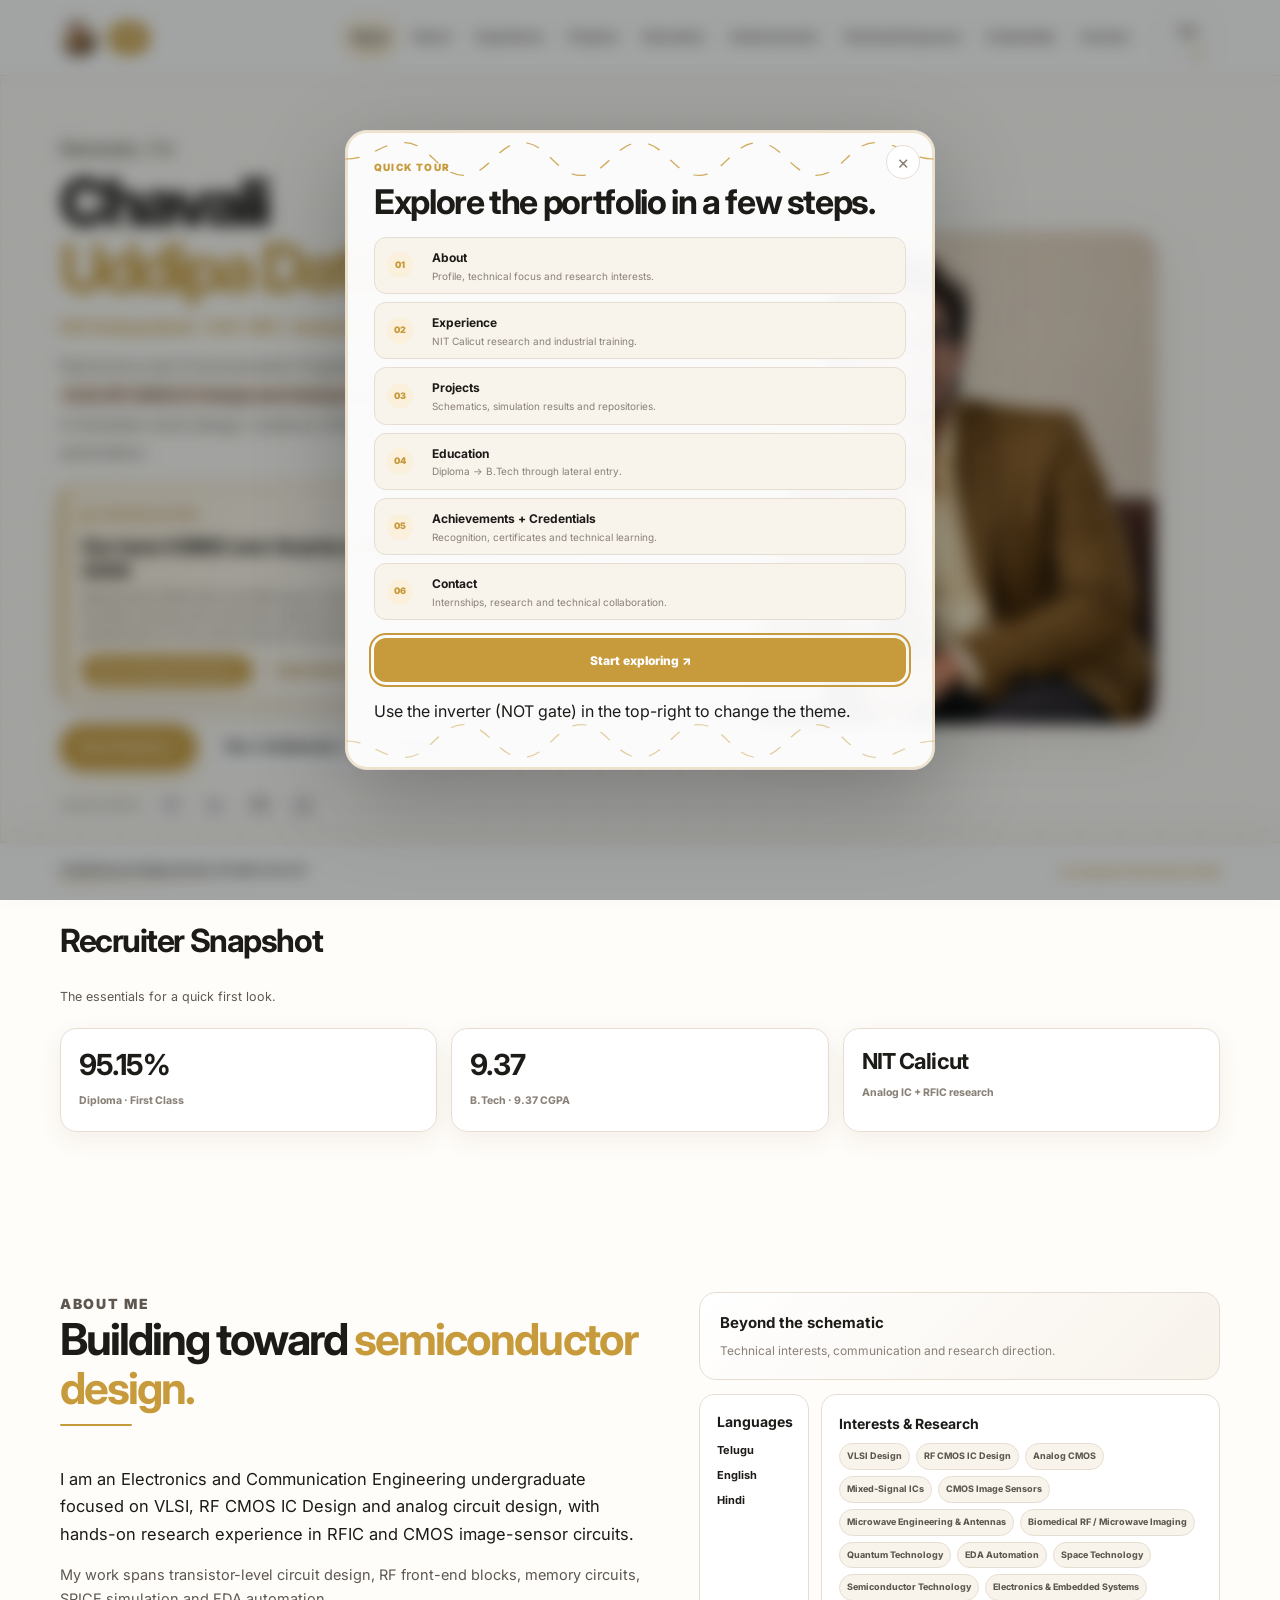
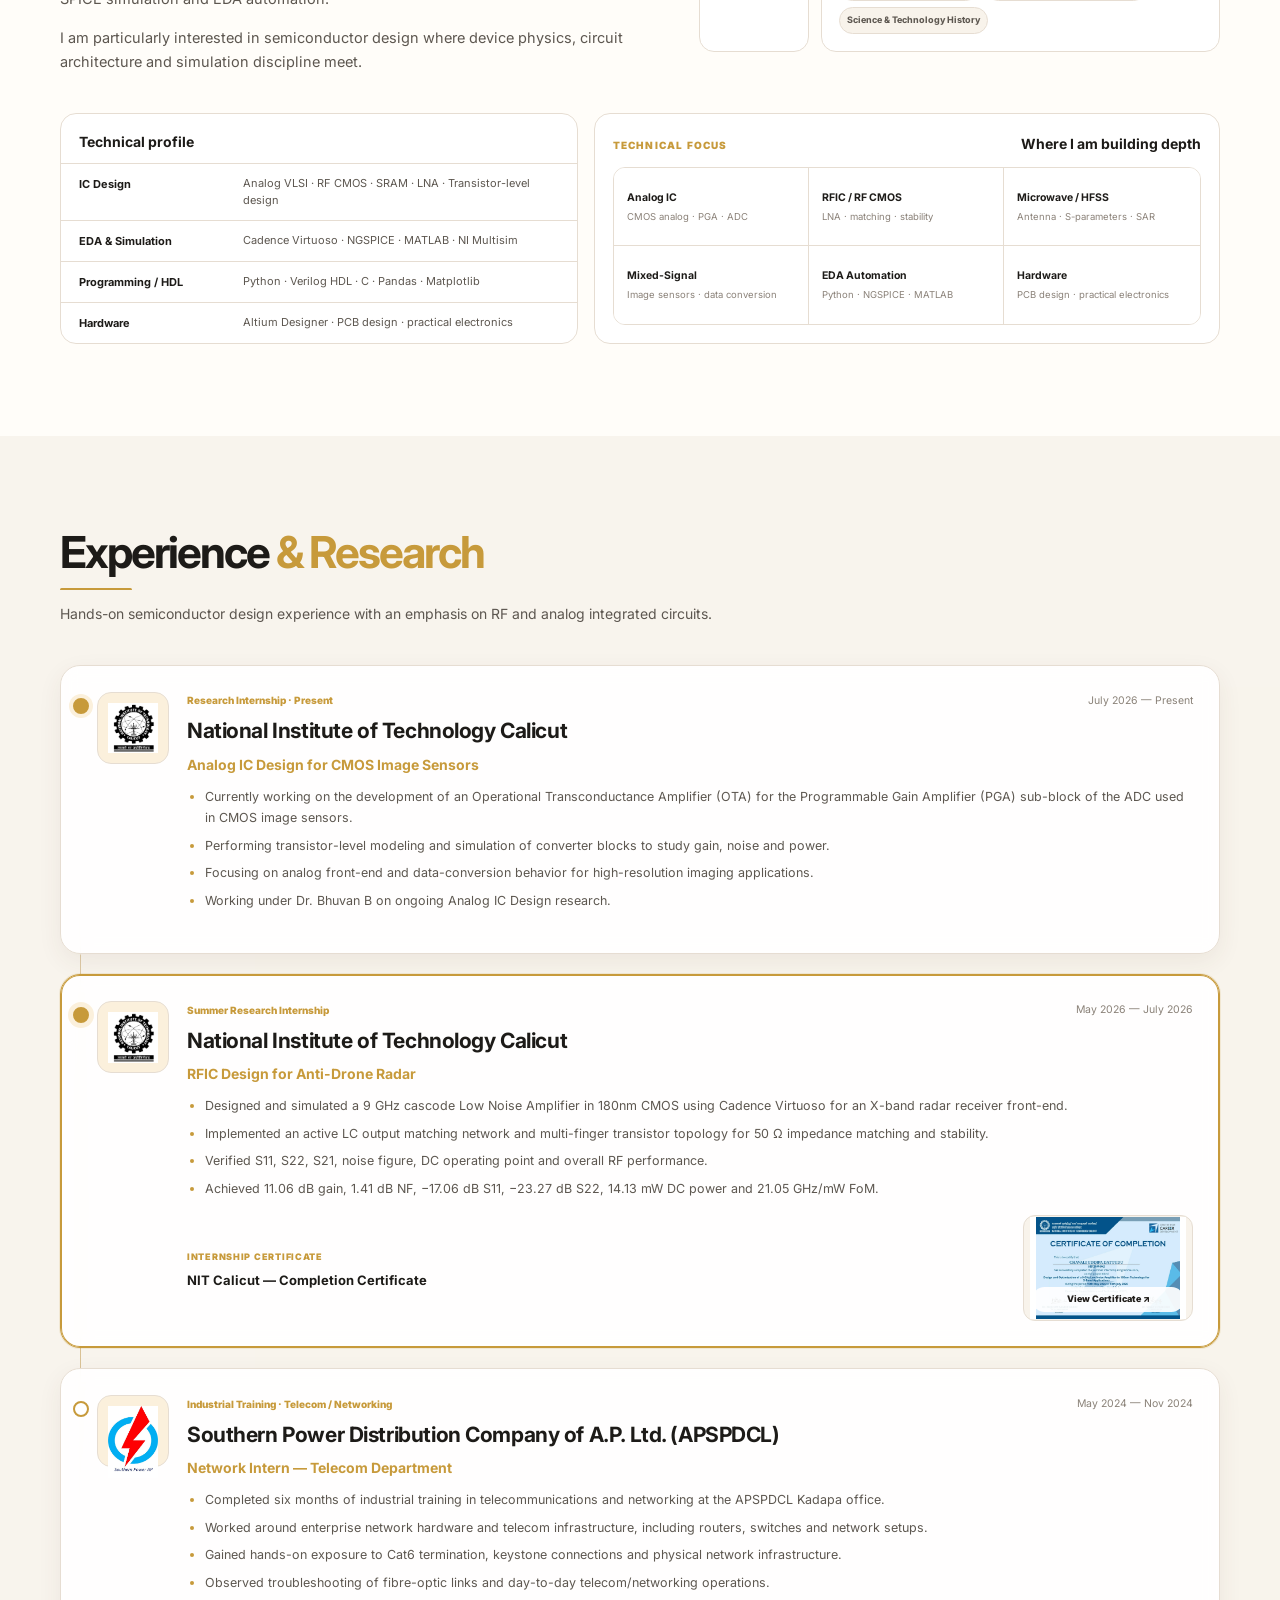
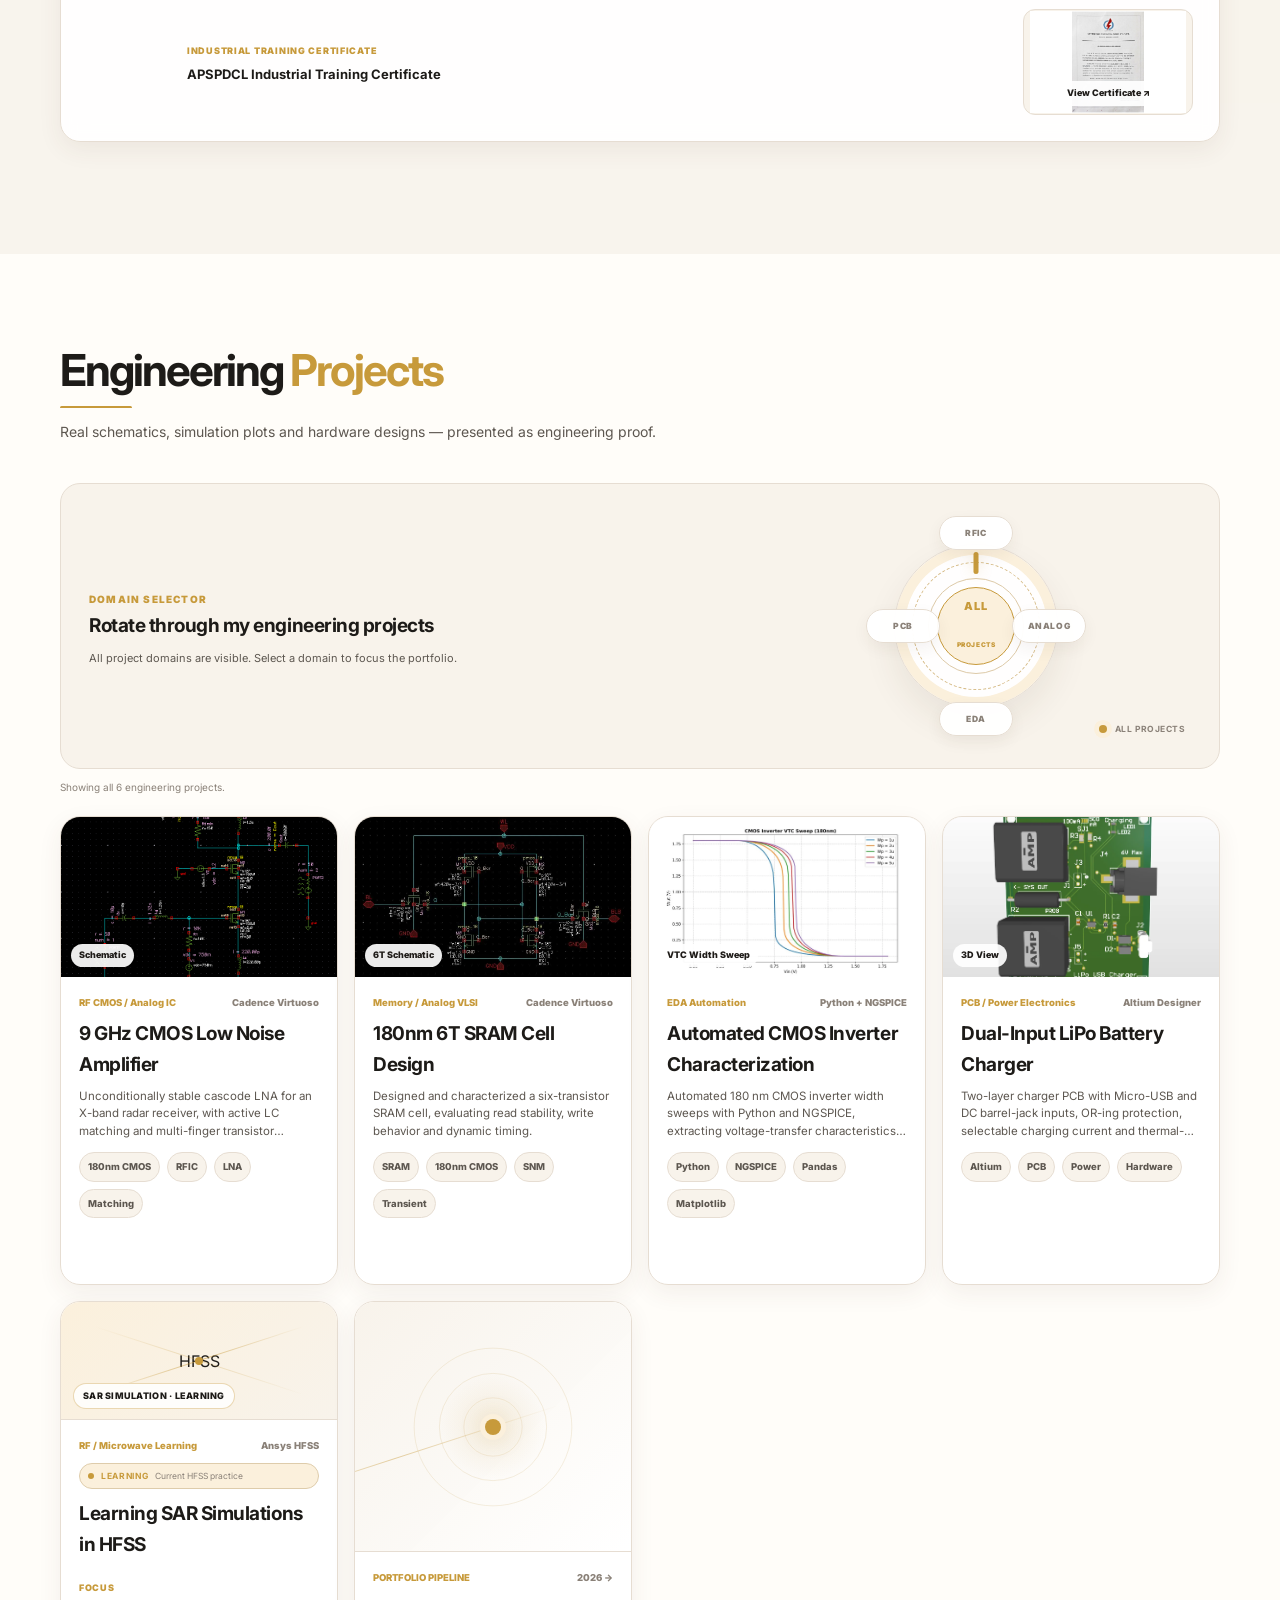
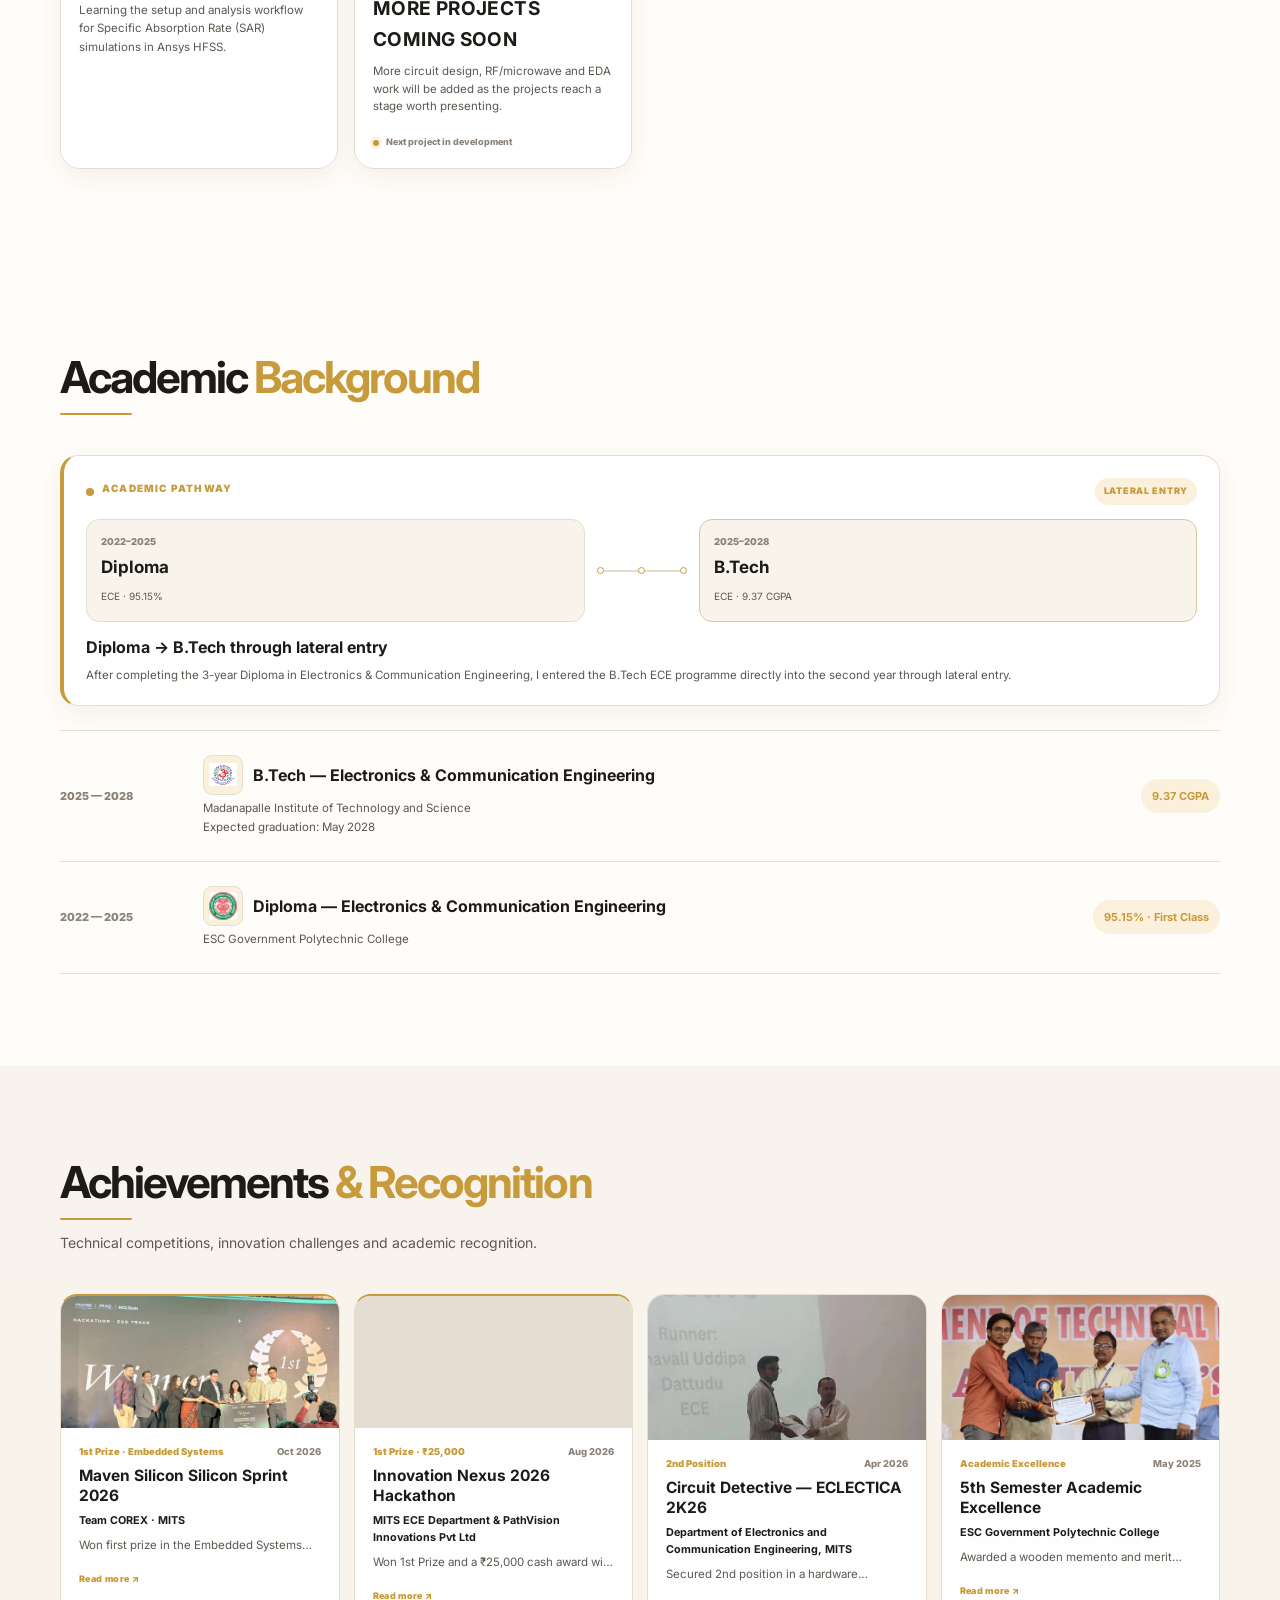
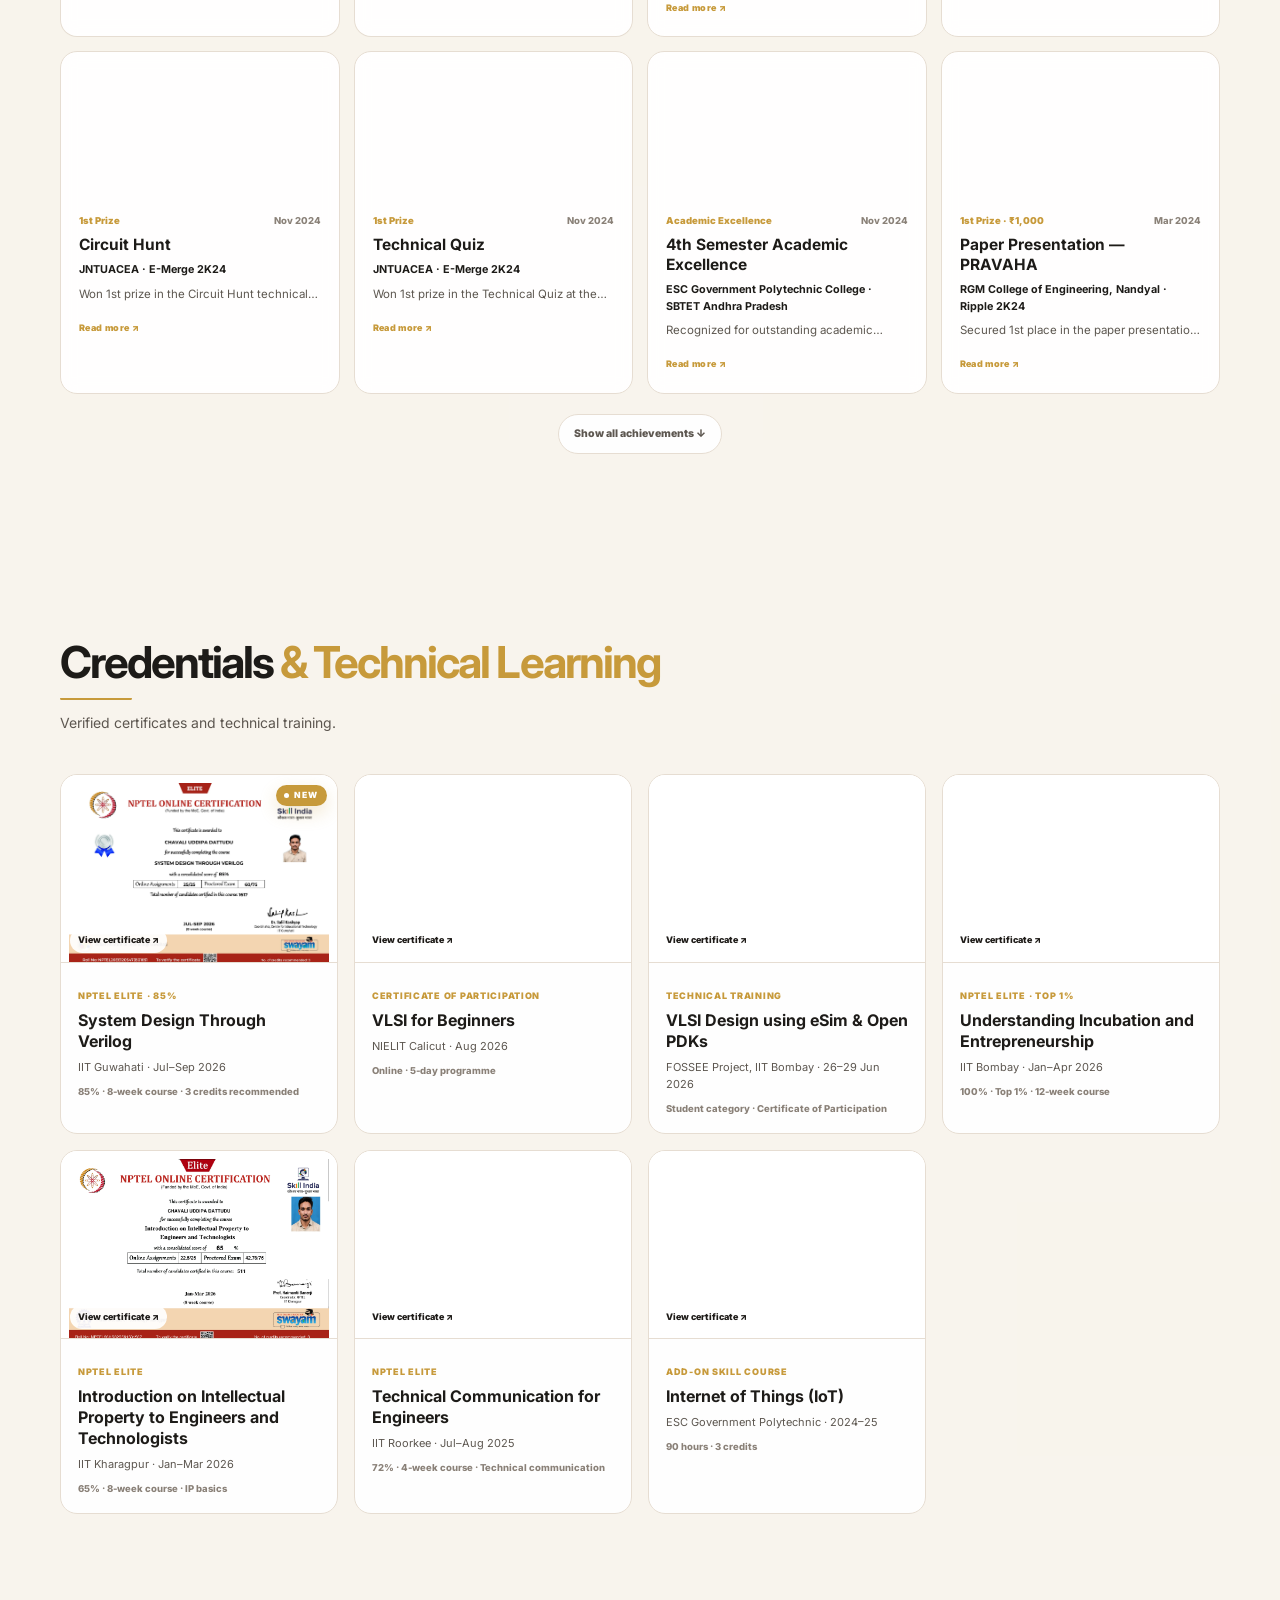
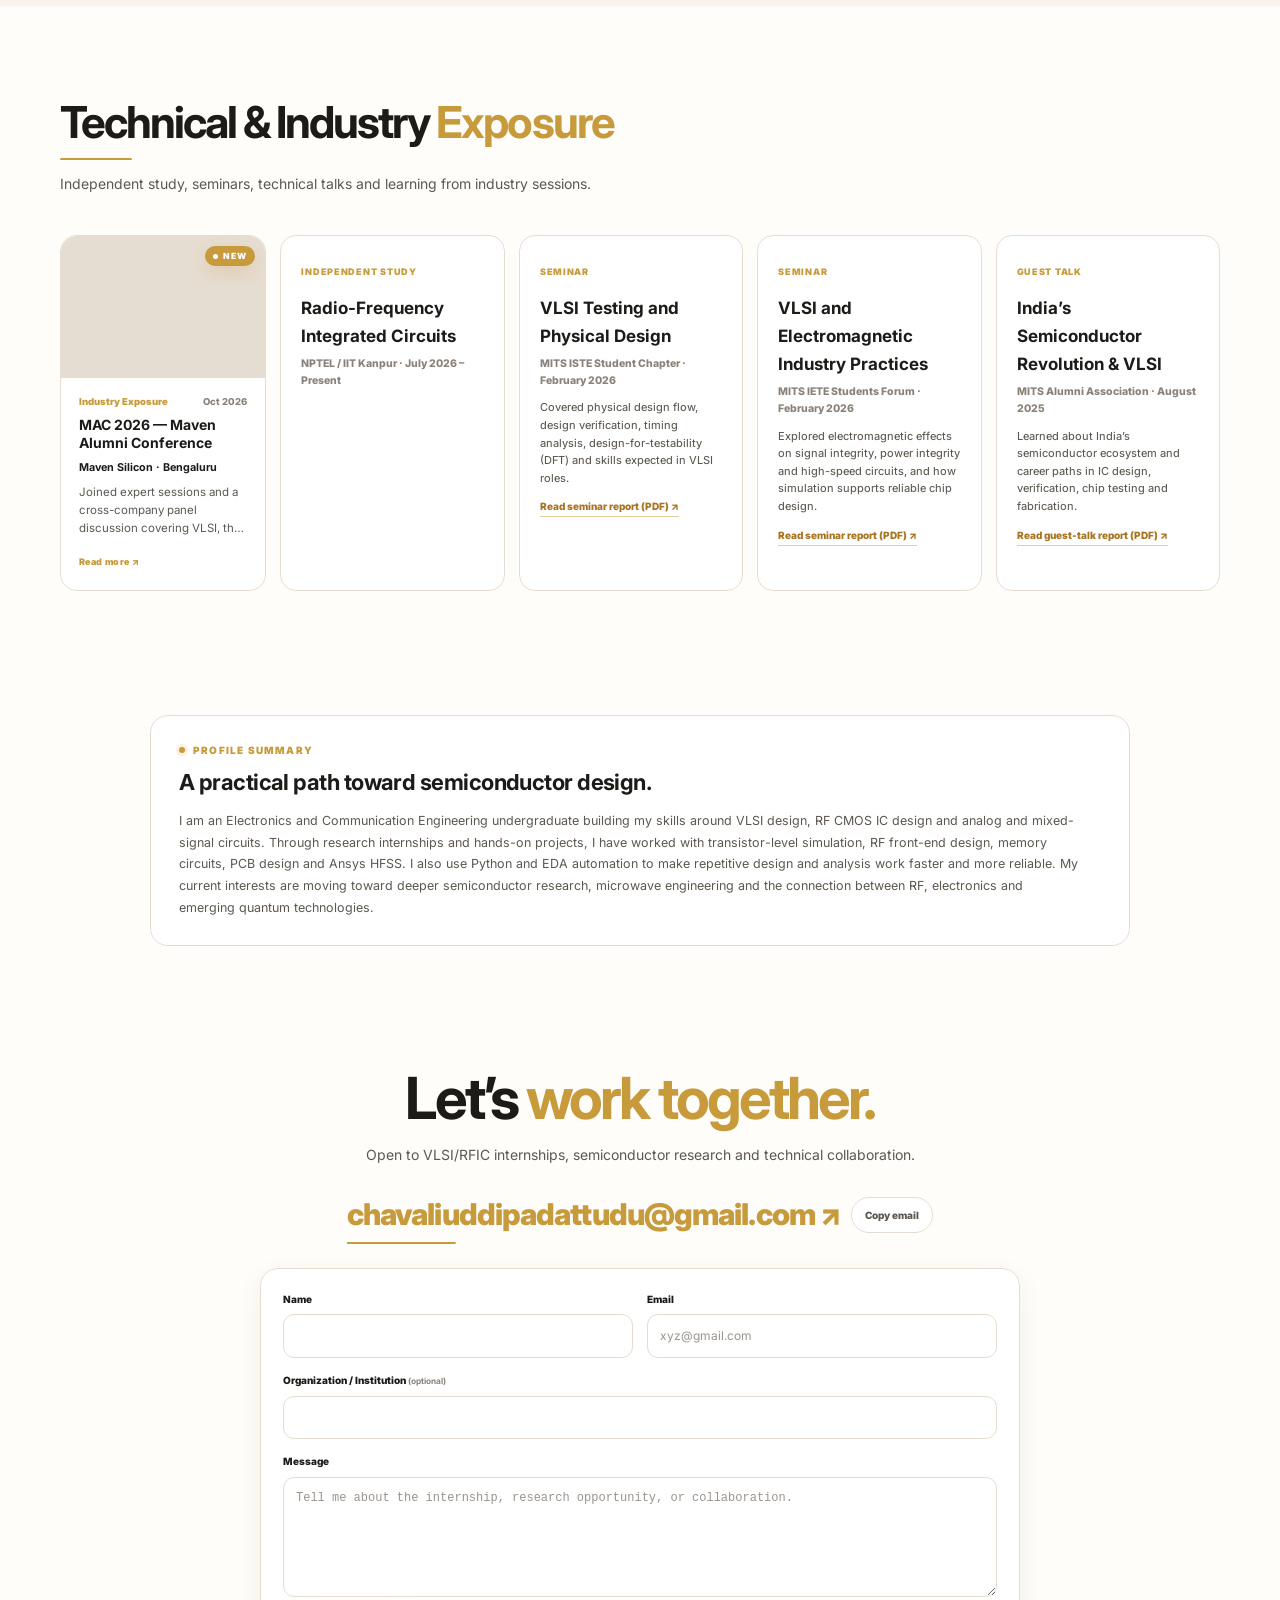
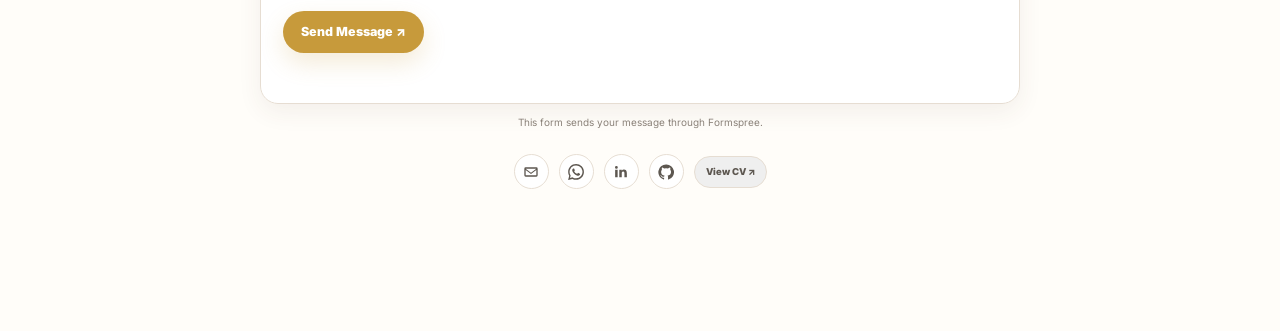
==== commit ccb1f5e0: "Add files via upload" ====
--- a/index.html
+++ b/index.html
@@ -946,12 +946,12 @@
 <div class="achievement-grid">
 <article id="silicon-sprint-achievement" class="achievement-card featured-achievement reveal spotlight-card">
   <div class="achievement-evidence-grid siliconsprint-evidence-grid">
-    <img alt="Silicon Sprint 2026 — team and hackathon photo 1" class="lightbox-img" decoding="async" loading="lazy" src="images/achievements/MAC2026/mac2026_1.webp" width="1200" height="800"/>
-    <img alt="Silicon Sprint 2026 — team and hackathon photo 2" class="lightbox-img" decoding="async" loading="lazy" src="images/achievements/MAC2026/mac2026_2.webp" width="1200" height="800"/>
-    <img alt="Silicon Sprint 2026 — team and hackathon photo 3" class="lightbox-img" decoding="async" loading="lazy" src="images/achievements/MAC2026/mac2026_3.webp" width="1200" height="800"/>
-    <img alt="Silicon Sprint 2026 — team and hackathon photo 4" class="lightbox-img" decoding="async" loading="lazy" src="images/achievements/MAC2026/mac2026_4.webp" width="1200" height="800"/>
-    <img alt="Silicon Sprint 2026 — team and hackathon photo 5" class="lightbox-img" decoding="async" loading="lazy" src="images/achievements/MAC2026/mac2026_5.webp" width="1200" height="800"/>
-    <img alt="MAC 2026 conference photograph — event industry exposure" class="lightbox-img" decoding="async" loading="lazy" src="images/achievements/MAC2026/mac2026_6.webp" width="1200" height="800"/>
+    <img alt="Team COREX receives the first-prize award from Maven Silicon technical representatives and an industry professional at Silicon Sprint 2026" data-gallery-caption="First-prize presentation" class="lightbox-img" decoding="async" loading="lazy" src="images/achievements/MAC2026/mac2026_1.webp" width="1200" height="800"/>
+    <img alt="Three Team COREX members holding the award memento after winning Silicon Sprint 2026" data-gallery-caption="Team COREX with the memento" class="lightbox-img" decoding="async" loading="lazy" src="images/achievements/MAC2026/mac2026_2.webp" width="1200" height="800"/>
+    <img alt="Team COREX with the MITS ECE Head of Department, Training and Placement Officer, and mentors Dr. Janmoni Borah and Dr. Smriti Baruah after the hackathon win" data-gallery-caption="With MITS faculty, TPO and mentors" class="lightbox-img" decoding="async" loading="lazy" src="images/achievements/MAC2026/mac2026_3.webp" width="1200" height="800"/>
+    <img alt="Team member with mentor Dr. Smriti Baruah after the Silicon Sprint 2026 award" data-gallery-caption="With mentor Dr. Smriti Baruah" class="lightbox-img" decoding="async" loading="lazy" src="images/achievements/MAC2026/mac2026_4.webp" width="1200" height="800"/>
+    <img alt="Maven Silicon participation certificate issued to Chavali Uddipa Dattudu; the certificate incorrectly prints the VLSI category" data-gallery-caption="Participation certificate (category-label typo)" class="lightbox-img" decoding="async" loading="lazy" src="images/achievements/MAC2026/mac2026_5.webp" width="1200" height="800"/>
+    <img alt="MINI-ECU embedded drive-control prototype built by Team COREX during Silicon Sprint 2026" data-gallery-caption="MINI-ECU project prototype" class="lightbox-img" decoding="async" loading="lazy" src="images/achievements/MAC2026/mac2026_6.webp" width="1200" height="800"/>
   </div>
   <div class="achievement-body">
     <div class="achievement-topline"><span>1st Prize · Embedded Systems</span><time datetime="2026-10">Oct 2026</time></div>
@@ -977,6 +977,7 @@
         <li>The value of dividing work across a team, integrating individual code blocks and checking them against the system requirements.</li>
       </ul>
       <p><strong>Scope of contribution:</strong> My implementation work focused on the potentiometer, ADC and PWM speed-control blocks. I did not independently implement the complete MINI-ECU; the project discussions and integration process helped me understand the overall design.</p>
+      <p><strong>Certificate note:</strong> The participation certificate accidentally lists the VLSI category. Team COREX competed in the Embedded Systems track and won first prize in that category. The certificate is displayed as issued and has not been edited.</p>
     </div>
   </div>
 </article>
@@ -1163,10 +1164,10 @@
 <article id="mac2026-achievement" class="achievement-card achievement-card-new learning-industry-card reveal spotlight-card">
   <span class="achievement-new-tag" aria-label="New portfolio update">NEW</span>
   <div class="achievement-evidence-grid mac2026-evidence-grid">
-    <img alt="MAC 2026 — Maven Alumni Conference, event photo 7" class="lightbox-img" decoding="async" loading="lazy" src="images/achievements/MAC2026/mac2026_7.webp" width="1200" height="800"/>
-    <img alt="MAC 2026 — Maven Alumni Conference, event photo 8" class="lightbox-img" decoding="async" loading="lazy" src="images/achievements/MAC2026/mac2026_8.webp" width="1200" height="800"/>
-    <img alt="MAC 2026 — Maven Alumni Conference, event photo 9" class="lightbox-img" decoding="async" loading="lazy" src="images/achievements/MAC2026/mac2026_9.webp" width="1200" height="800"/>
-    <img alt="MAC 2026 — Maven Alumni Conference, event photo 10" class="lightbox-img" decoding="async" loading="lazy" src="images/achievements/MAC2026/mac2026_10.webp" width="1200" height="800"/>
+    <img alt="MAC 2026 panel discussion with a moderator and five panelists representing different companies" data-gallery-caption="Panel discussion — Semicon 2.0 and beyond" class="lightbox-img" decoding="async" loading="lazy" src="images/achievements/MAC2026/mac2026_7.webp" width="1200" height="800"/>
+    <img alt="Keynote by Sivakumar P. R., Founder and CEO of Maven Silicon, at MAC 2026" data-gallery-caption="Keynote by Maven Silicon Founder and CEO" class="lightbox-img" decoding="async" loading="lazy" src="images/achievements/MAC2026/mac2026_8.webp" width="1200" height="800"/>
+    <img alt="MAC 2026 stage session featuring guest of honour Mr. Sriram Balasubramanian of Synopsys" data-gallery-caption="Guest of honour — Synopsys" class="lightbox-img" decoding="async" loading="lazy" src="images/achievements/MAC2026/mac2026_9.webp" width="1200" height="800"/>
+    <img alt="Group photograph with MITS ECE HOD, Training and Placement Officer, and mentors at MAC 2026" data-gallery-caption="Group photo with MITS ECE HOD, TPO and mentors" class="lightbox-img" decoding="async" loading="lazy" src="images/achievements/MAC2026/mac2026_10.webp" width="1200" height="800"/>
   </div>
   <div class="achievement-body">
     <div class="achievement-topline"><span>Industry Exposure</span><time datetime="2026-10">Oct 2026</time></div>
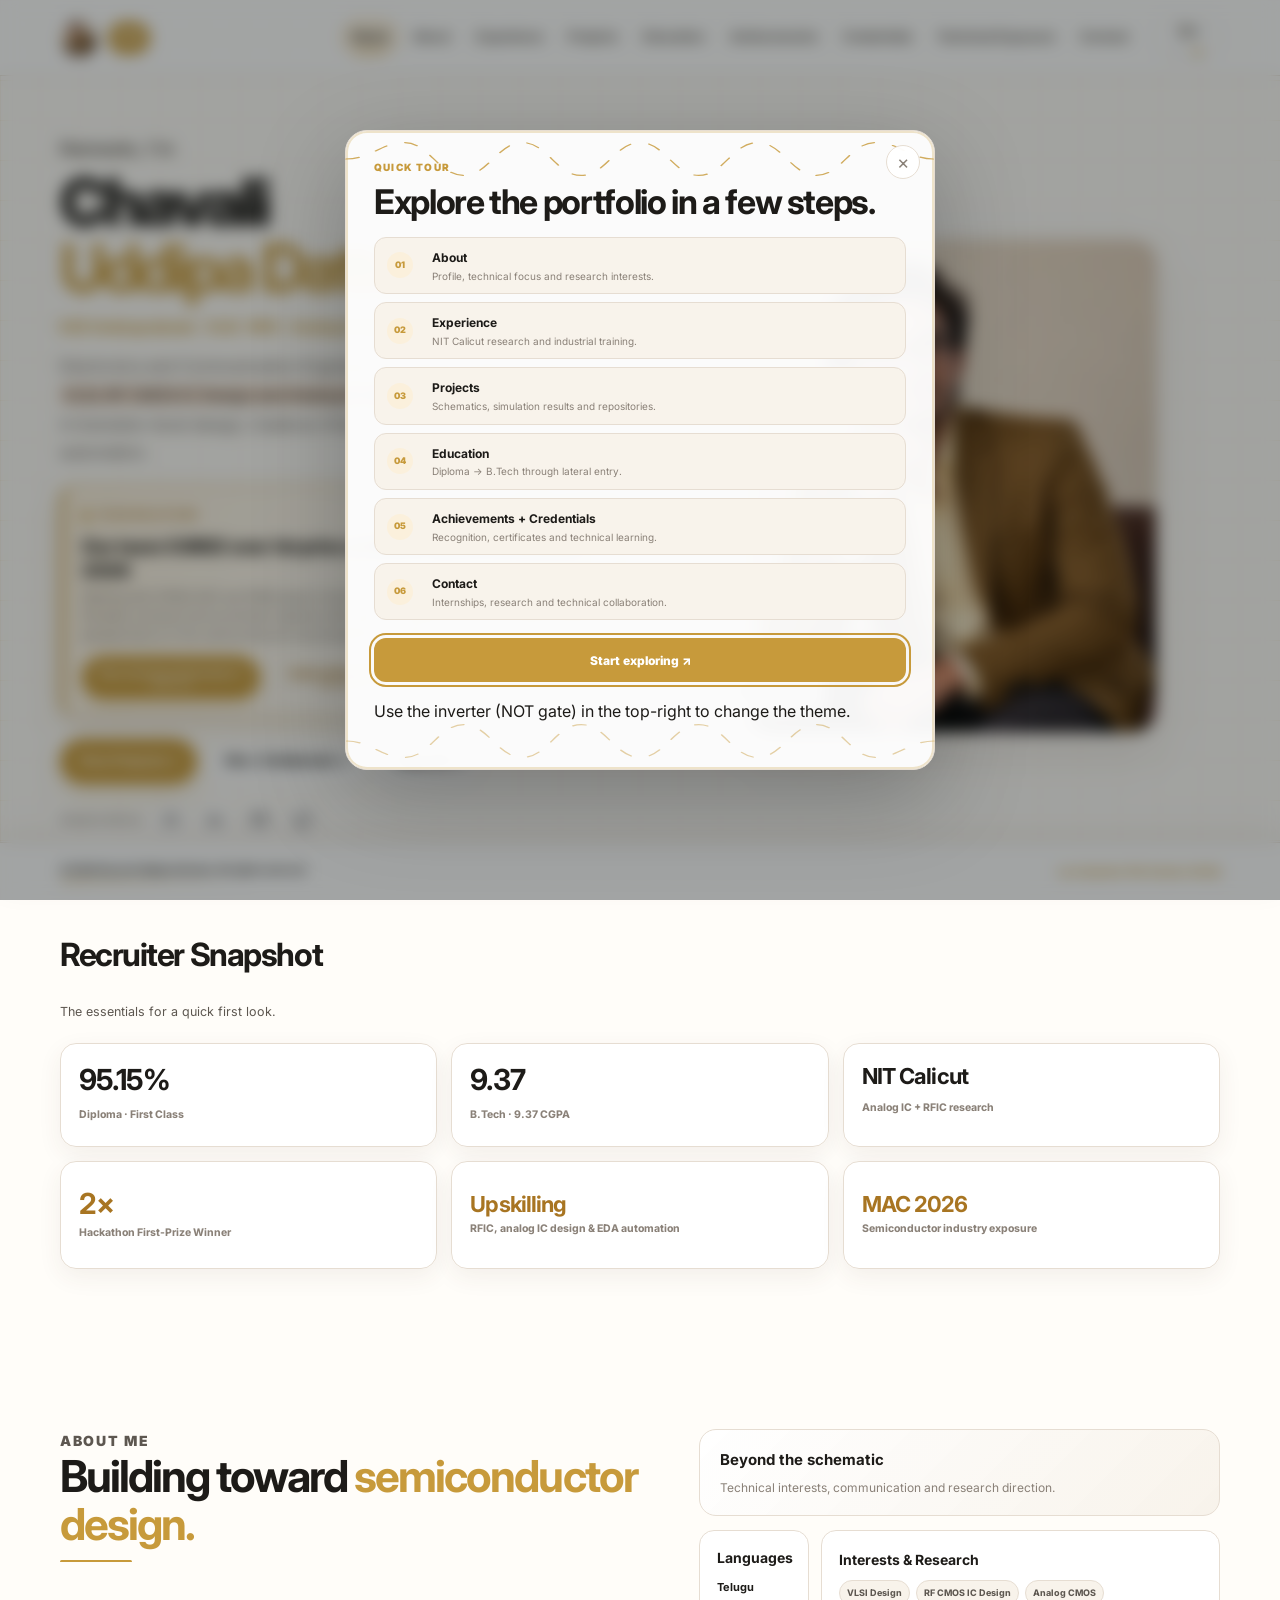
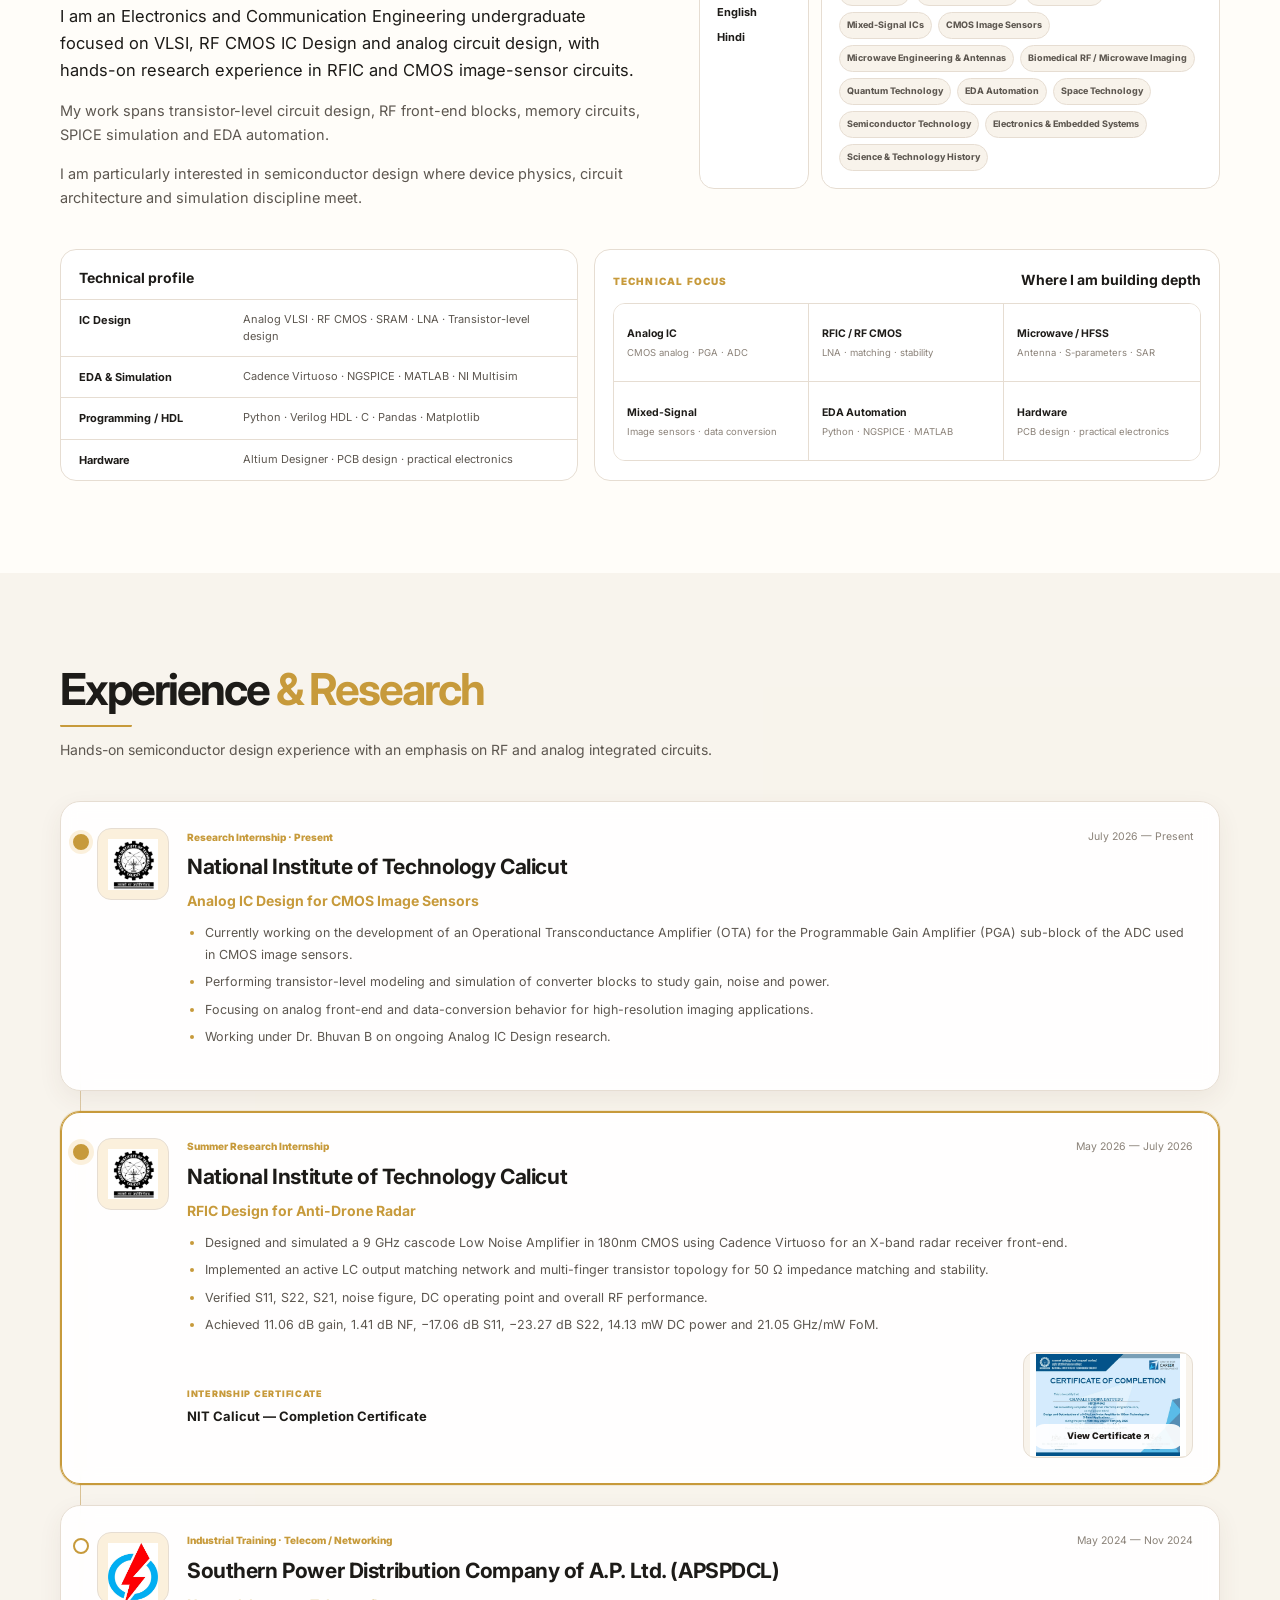
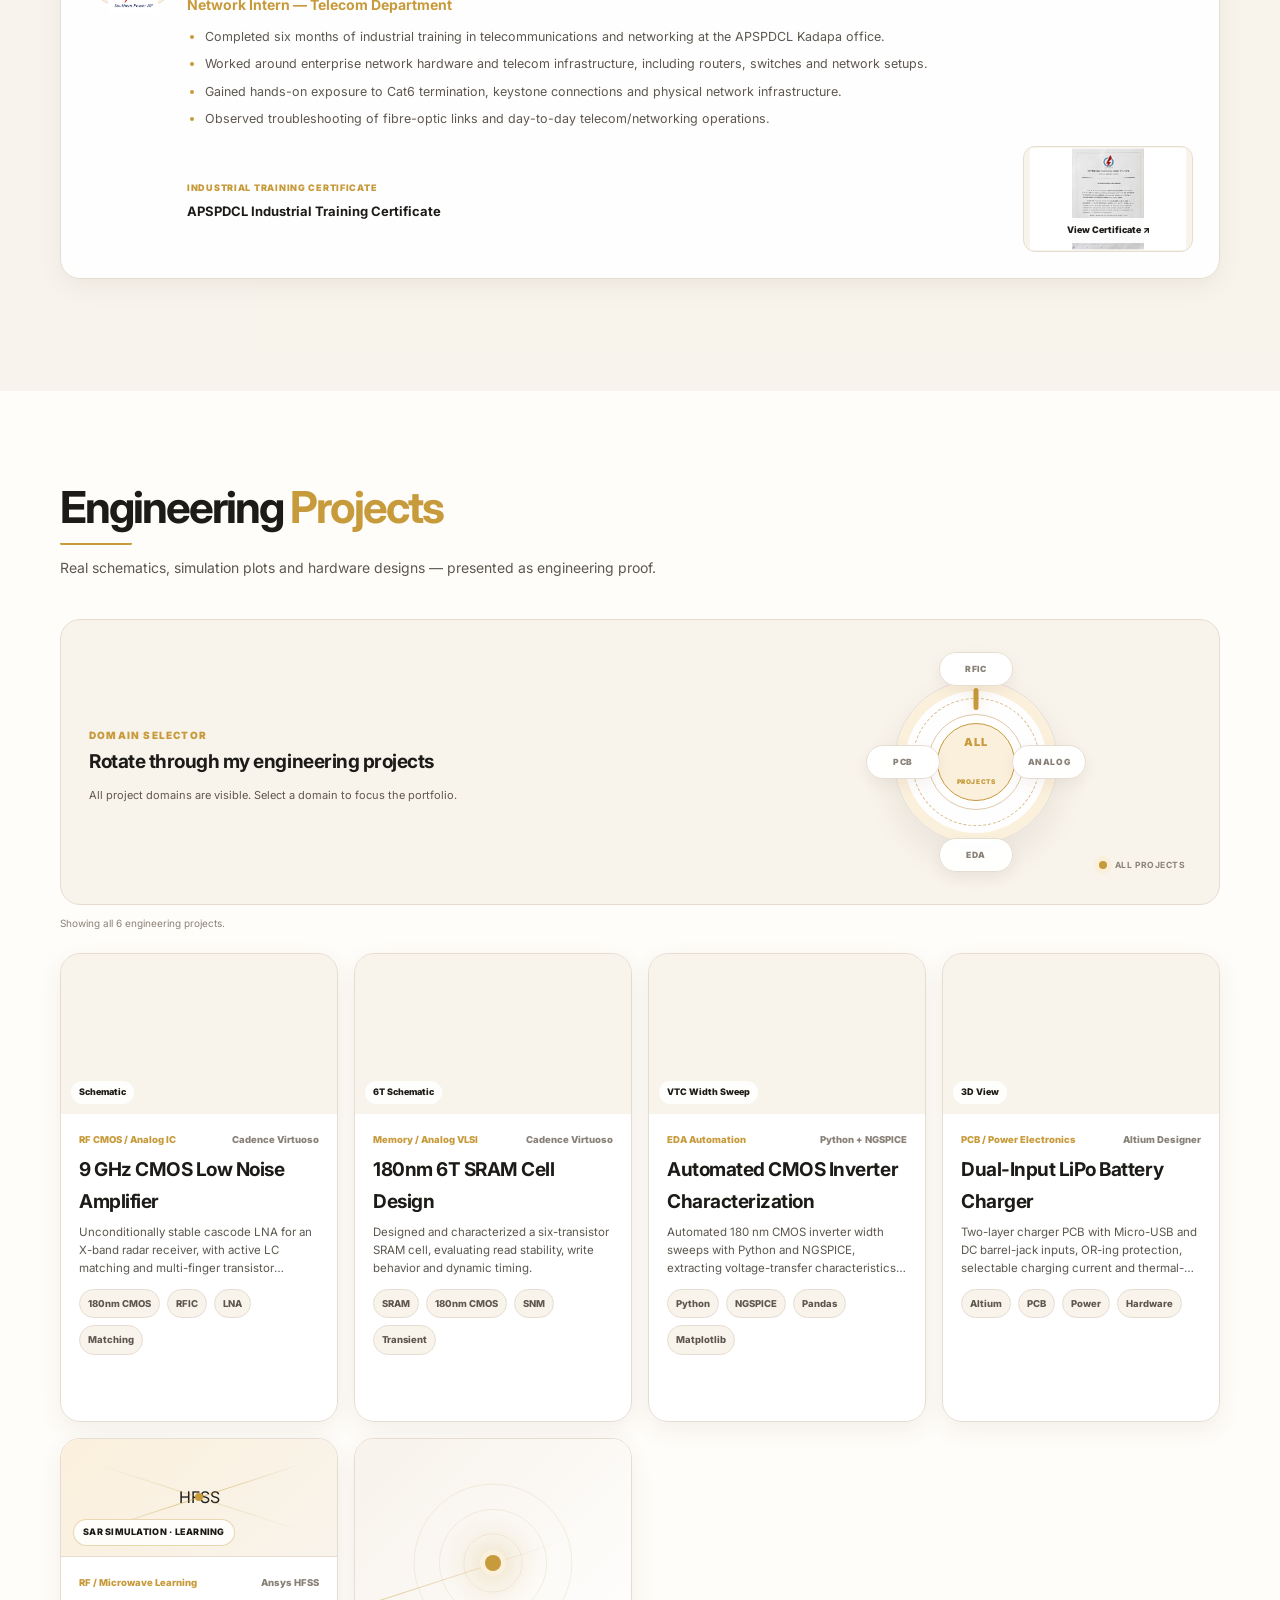
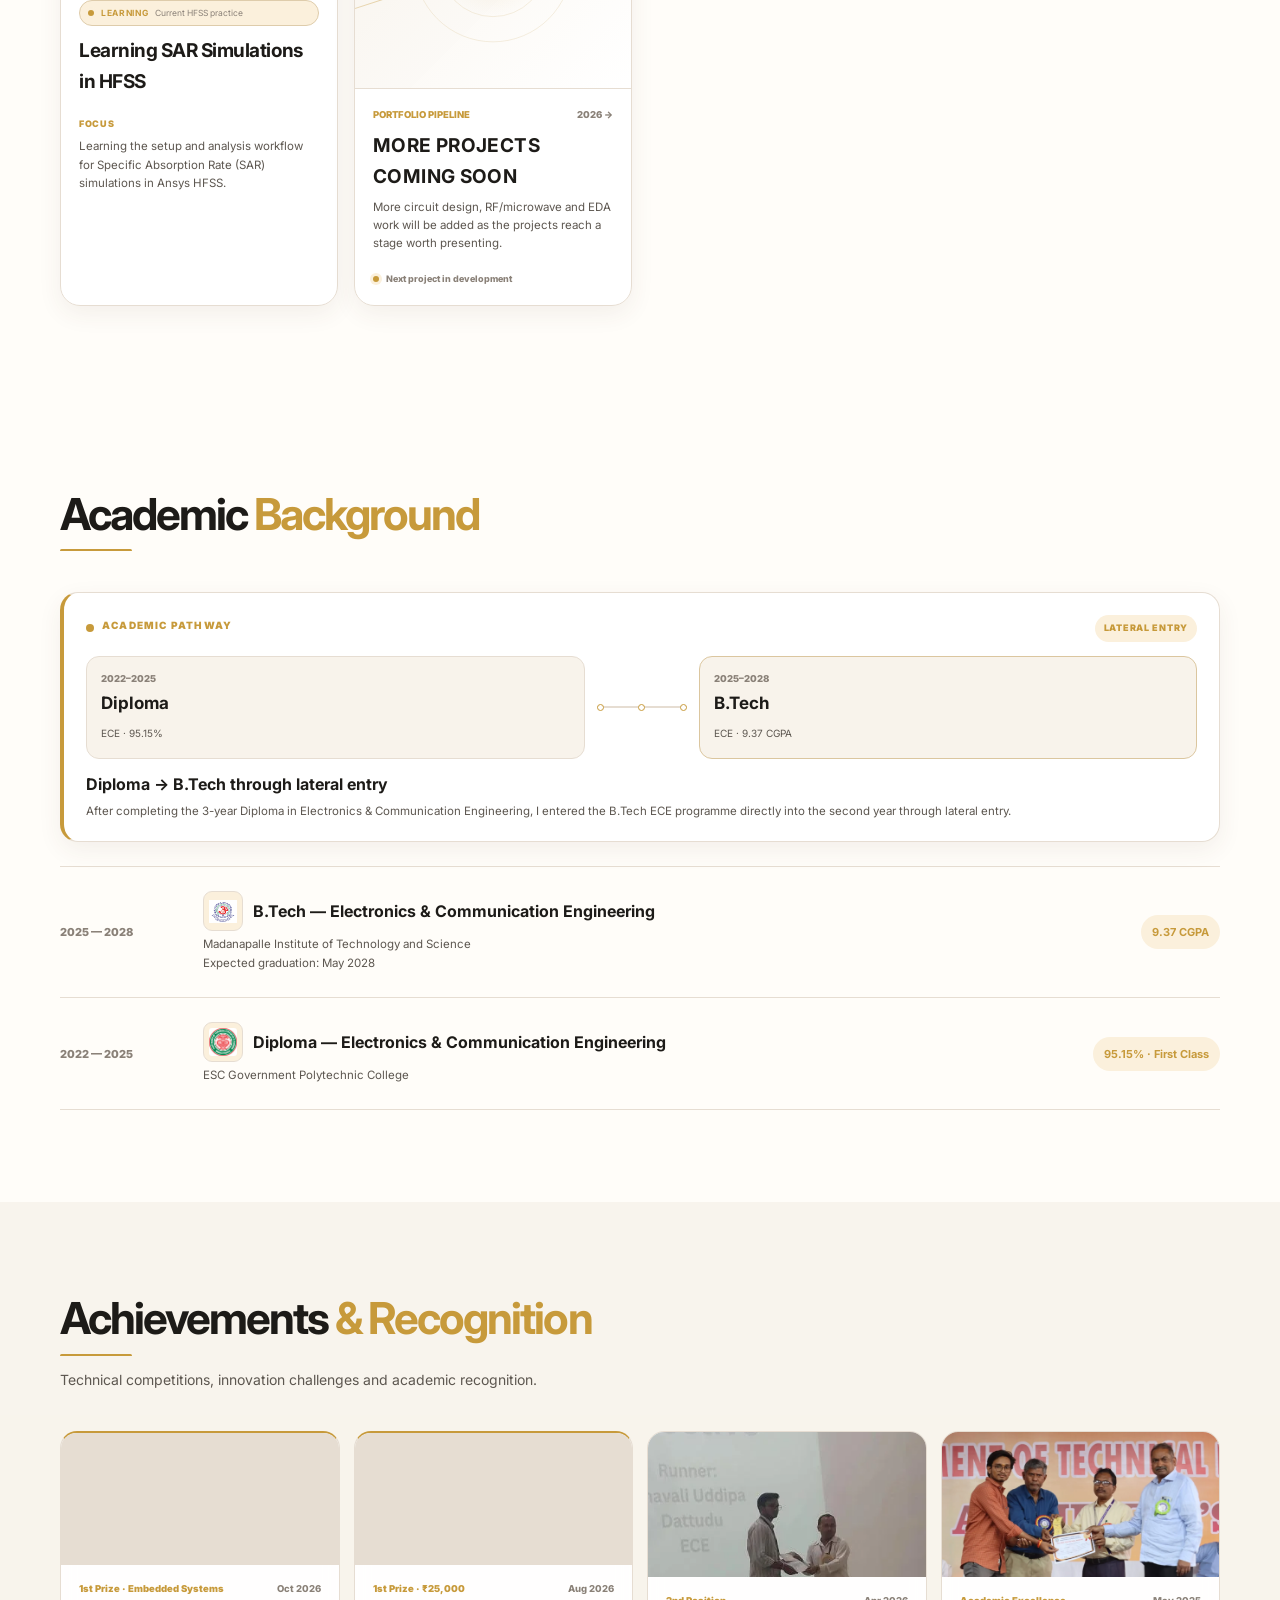
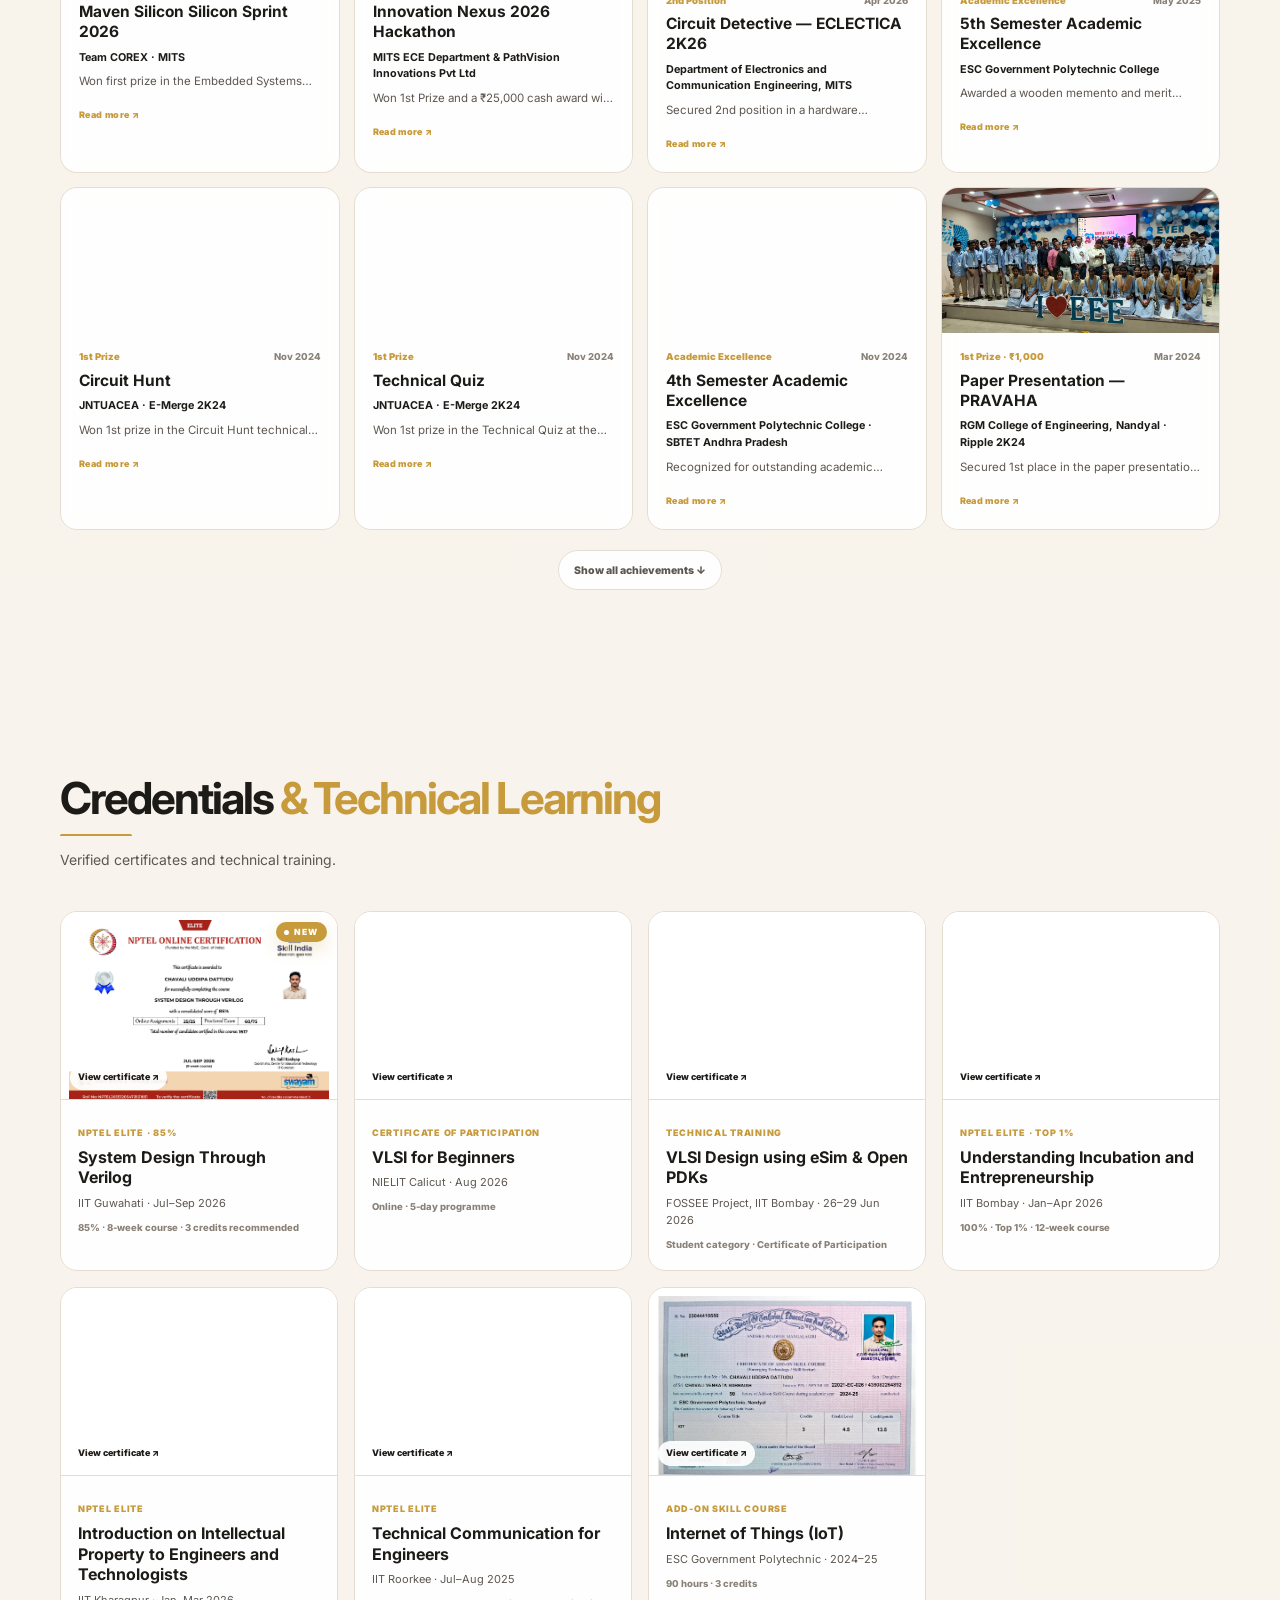
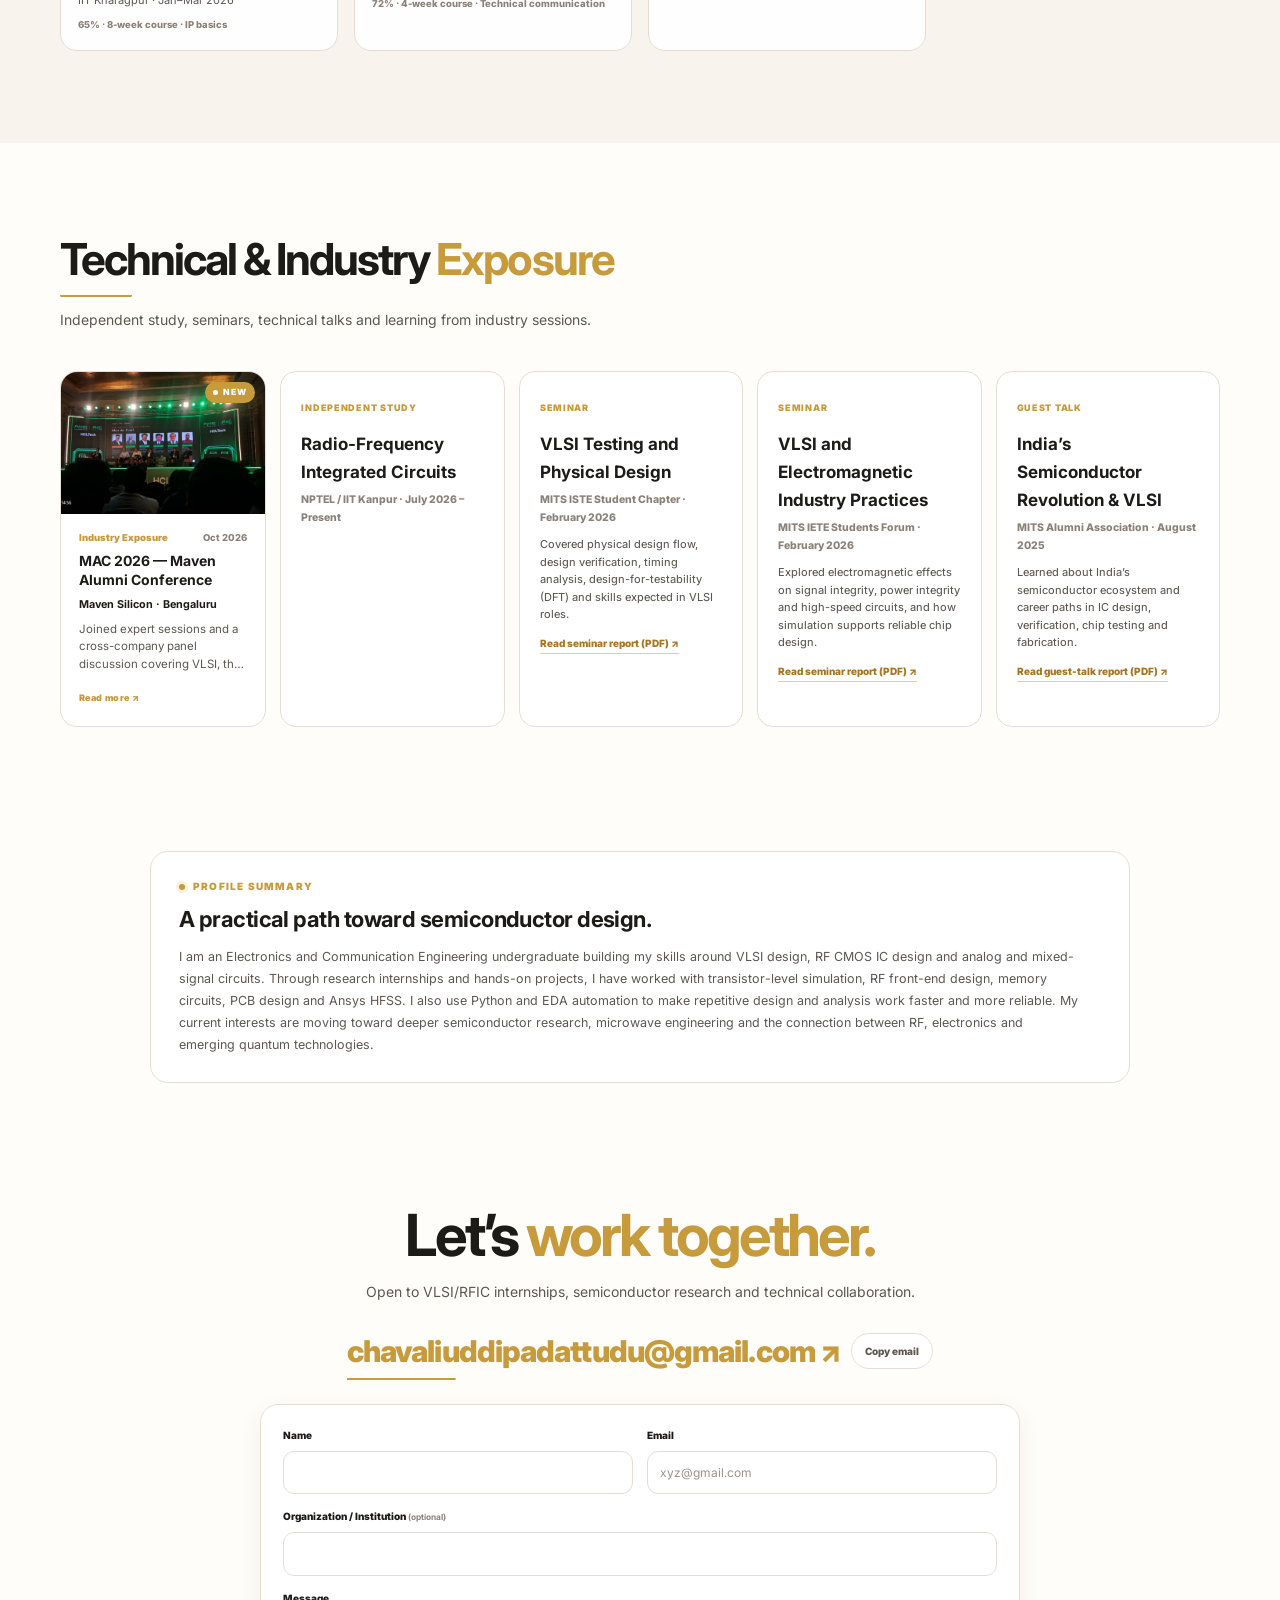
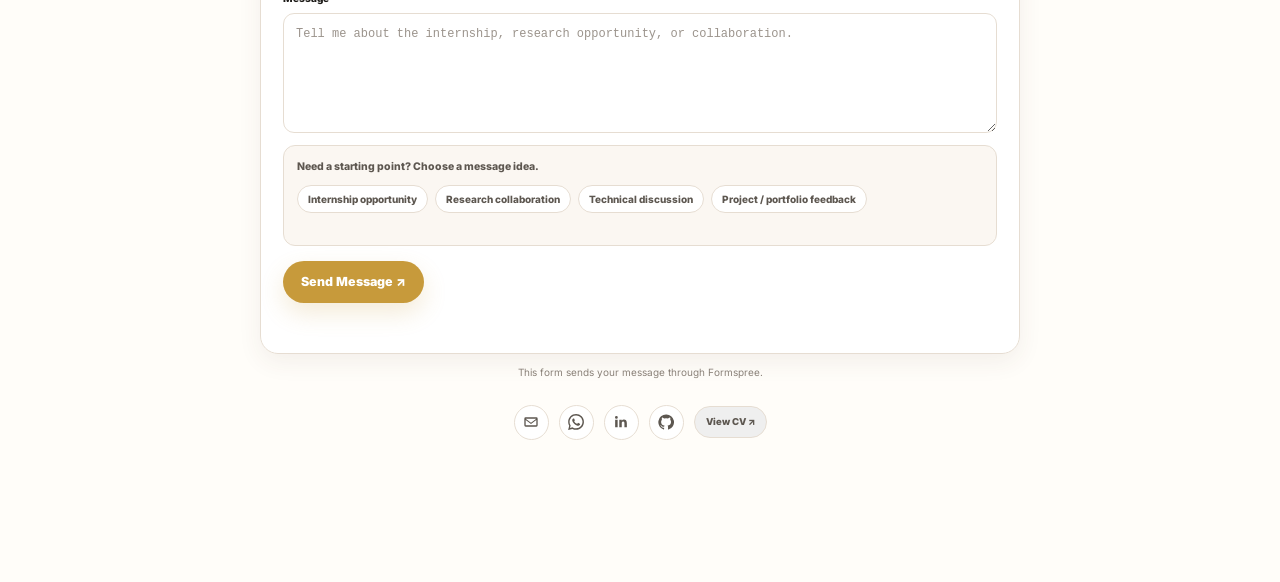
==== commit f303a051: "Add files via upload" ====
--- a/index.html
+++ b/index.html
@@ -124,7 +124,7 @@
       CUD
      </span>
 </a>
-<nav aria-label="Primary navigation" class="nav-menu" id="primary-nav"><a class="active" href="#home">Home</a><a href="#about">About</a><a href="#experience">Experience</a><a href="#projects">Projects</a><a href="#education">Education</a><a href="#achievements">Achievements</a><a href="#learning">Technical Exposure</a><a href="#credentials">Credentials</a><a href="#contact">Contact</a></nav>
+<nav aria-label="Primary navigation" class="nav-menu" id="primary-nav"><a class="active" href="#home">Home</a><a href="#about">About</a><a href="#experience">Experience</a><a href="#projects">Projects</a><a href="#education">Education</a><a href="#achievements">Achievements</a><a href="#credentials">Credentials</a><a href="#learning">Technical Exposure</a><a href="#contact">Contact</a></nav>
 <button aria-label="Switch to dark theme" class="theme-toggle" id="themeToggle" title="Switch light and dark theme" type="button">
 <svg aria-hidden="true" class="not-gate-icon" viewbox="0 0 36 24">
 <path class="not-gate-line" d="M2 12H9"></path>
@@ -181,9 +181,9 @@
   </div>
   <h2 class="hero-achievement-title">Our team COREX won 1st prize at Silicon Sprint Hackathon 2026</h2>
   <p>Working with STM32 ADC and PWM speed-control code helped me understand how bare-metal firmware connects microcontroller registers with physical hardware. MAC 2026 added industry perspectives on VLSI, semiconductors and emerging AI workflows.</p>
-  <div class="hero-achievement-links">
-    <button class="hero-highlight-link hero-highlight-primary" type="button" data-open-achievement="silicon-sprint-achievement">View winning achievement ↗</button>
-    <button class="hero-highlight-link" type="button" data-open-achievement="mac2026-achievement">Explore MAC 2026 ↗</button>
+  <div class="hero-achievement-links" aria-label="Explore recent milestones">
+    <button class="hero-highlight-link hero-highlight-primary" type="button" data-open-achievement="silicon-sprint-achievement"><span>View winning achievement ↗</span><small>Click here</small></button>
+    <button class="hero-highlight-link" type="button" data-open-achievement="mac2026-achievement"><span>Explore MAC 2026 ↗</span><small>Click here</small></button>
   </div>
 </div>
 <div class="hero-actions">
@@ -272,6 +272,18 @@
 <span>
         Analog IC + RFIC research
        </span>
+</article>
+<article class="snapshot-card reveal spotlight-card snapshot-highlight-card">
+<strong class="snapshot-value" aria-label="Two first-prize hackathon wins">2×</strong>
+<span>Hackathon First-Prize Winner</span>
+</article>
+<article class="snapshot-card reveal spotlight-card snapshot-highlight-card">
+<strong class="snapshot-value snapshot-text">Upskilling</strong>
+<span>RFIC, analog IC design &amp; EDA automation</span>
+</article>
+<article class="snapshot-card reveal spotlight-card snapshot-highlight-card">
+<strong class="snapshot-value snapshot-text">MAC 2026</strong>
+<span>Semiconductor industry exposure</span>
 </article>
 </div>
 </div>
@@ -1298,8 +1310,18 @@
   </label>
   <label>
     <span>Message</span>
-    <textarea name="message" rows="5" required placeholder="Tell me about the internship, research opportunity, or collaboration."></textarea>
+    <textarea id="contactMessage" name="message" rows="5" required placeholder="Tell me about the internship, research opportunity, or collaboration."></textarea>
   </label>
+  <div class="quick-message-starters" role="group" aria-label="Quick message starters">
+    <p class="quick-message-heading">Need a starting point? Choose a message idea.</p>
+    <div class="quick-message-options">
+      <button type="button" class="quick-message-chip" data-message-template="internship" aria-pressed="false">Internship opportunity</button>
+      <button type="button" class="quick-message-chip" data-message-template="research" aria-pressed="false">Research collaboration</button>
+      <button type="button" class="quick-message-chip" data-message-template="technical" aria-pressed="false">Technical discussion</button>
+      <button type="button" class="quick-message-chip" data-message-template="feedback" aria-pressed="false">Project / portfolio feedback</button>
+    </div>
+    <p class="quick-message-status" id="quickMessageStatus" aria-live="polite"></p>
+  </div>
   <div class="contact-form-actions">
     <button class="primary-btn contact-submit" type="submit">Send Message ↗</button>
     <button class="secondary-btn contact-clear" id="contactClear" type="button" hidden>Clear Form</button>
--- a/style.css
+++ b/style.css
@@ -6143,3 +6143,103 @@
   margin-top: auto;
   padding-top: 12px;
 }
+
+
+/* Portfolio refinement — Oct 11, 2026: hero actions, snapshot and contact starters */
+.hero-highlight-link {
+  position: relative;
+  display: inline-flex;
+  flex-direction: column;
+  align-items: center;
+  justify-content: center;
+  gap: 1px;
+  min-height: 43px;
+  padding: 7px 14px 6px;
+  text-align: center;
+  animation: heroActionPulse 2.8s ease-in-out infinite;
+  will-change: box-shadow;
+}
+.hero-highlight-link > span {
+  display: block;
+  line-height: 1.25;
+}
+.hero-highlight-link > small {
+  display: block;
+  font-size: 8px;
+  font-weight: 800;
+  line-height: 1.2;
+  letter-spacing: .035em;
+  opacity: .86;
+}
+.hero-highlight-primary > small { color: rgba(255, 255, 255, .92); }
+.hero-achievement-links .hero-highlight-link:nth-child(2) { animation-delay: .45s; }
+@keyframes heroActionPulse {
+  0%, 100% { box-shadow: 0 0 0 0 color-mix(in srgb, var(--accent) 0%, transparent); }
+  50% { box-shadow: 0 0 0 4px color-mix(in srgb, var(--accent) 14%, transparent); }
+}
+.snapshot-highlight-card .snapshot-value { color: var(--accent-strong); }
+.snapshot-highlight-card {
+  min-height: 108px;
+  display: flex;
+  flex-direction: column;
+  justify-content: center;
+}
+.quick-message-starters {
+  margin: -2px 0 15px;
+  padding: 12px 13px 11px;
+  border: 1px solid var(--line);
+  border-radius: 12px;
+  background: color-mix(in srgb, var(--surface-2) 62%, transparent);
+}
+.quick-message-heading {
+  margin: 0 0 9px !important;
+  color: var(--text-soft) !important;
+  font-size: 10.5px !important;
+  font-weight: 800;
+}
+.quick-message-options {
+  display: flex;
+  flex-wrap: wrap;
+  gap: 7px;
+}
+.quick-message-chip {
+  padding: 7px 10px;
+  border: 1px solid var(--line);
+  border-radius: 999px;
+  background: var(--surface-solid);
+  color: var(--text-soft);
+  cursor: pointer;
+  font-size: 10px;
+  font-weight: 800;
+  line-height: 1.25;
+  transition: border-color .18s ease, background .18s ease, color .18s ease, transform .18s ease;
+}
+.quick-message-chip:hover,
+.quick-message-chip:focus-visible {
+  border-color: var(--accent);
+  background: var(--accent-soft);
+  color: var(--text);
+  transform: translateY(-1px);
+}
+.quick-message-chip.is-selected {
+  border-color: var(--accent);
+  background: var(--accent-soft);
+  color: var(--accent-strong);
+}
+.quick-message-status {
+  min-height: 14px;
+  margin: 7px 0 0 !important;
+  color: var(--muted) !important;
+  font-size: 9.5px !important;
+}
+@media (max-width: 640px) {
+  .hero-highlight-link { min-height: 42px; padding: 7px 11px 6px; }
+  .hero-highlight-link > span { font-size: 9.5px; }
+  .hero-highlight-link > small { font-size: 7.5px; }
+  .snapshot-highlight-card { min-height: 94px; }
+  .quick-message-options { gap: 6px; }
+}
+@media (prefers-reduced-motion: reduce) {
+  .hero-highlight-link { animation: none !important; will-change: auto; }
+  .quick-message-chip { transition: none; }
+}
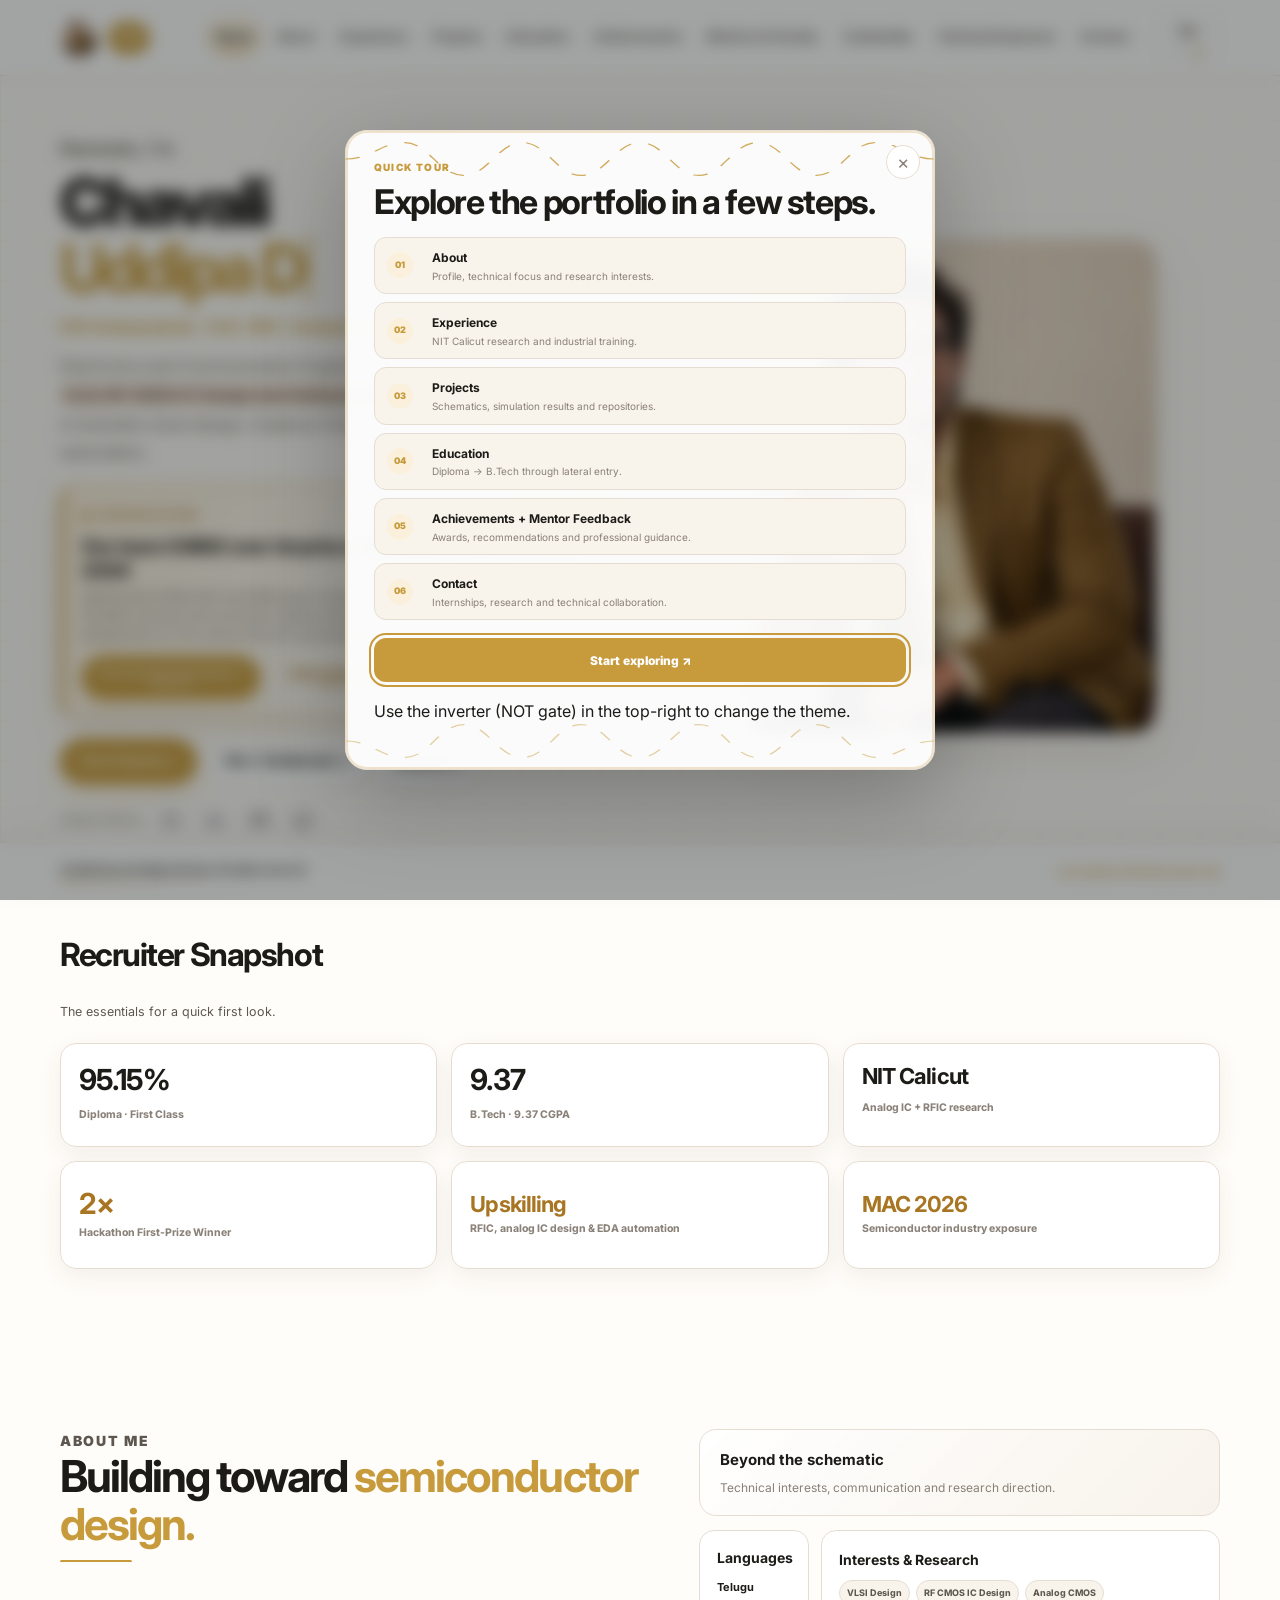
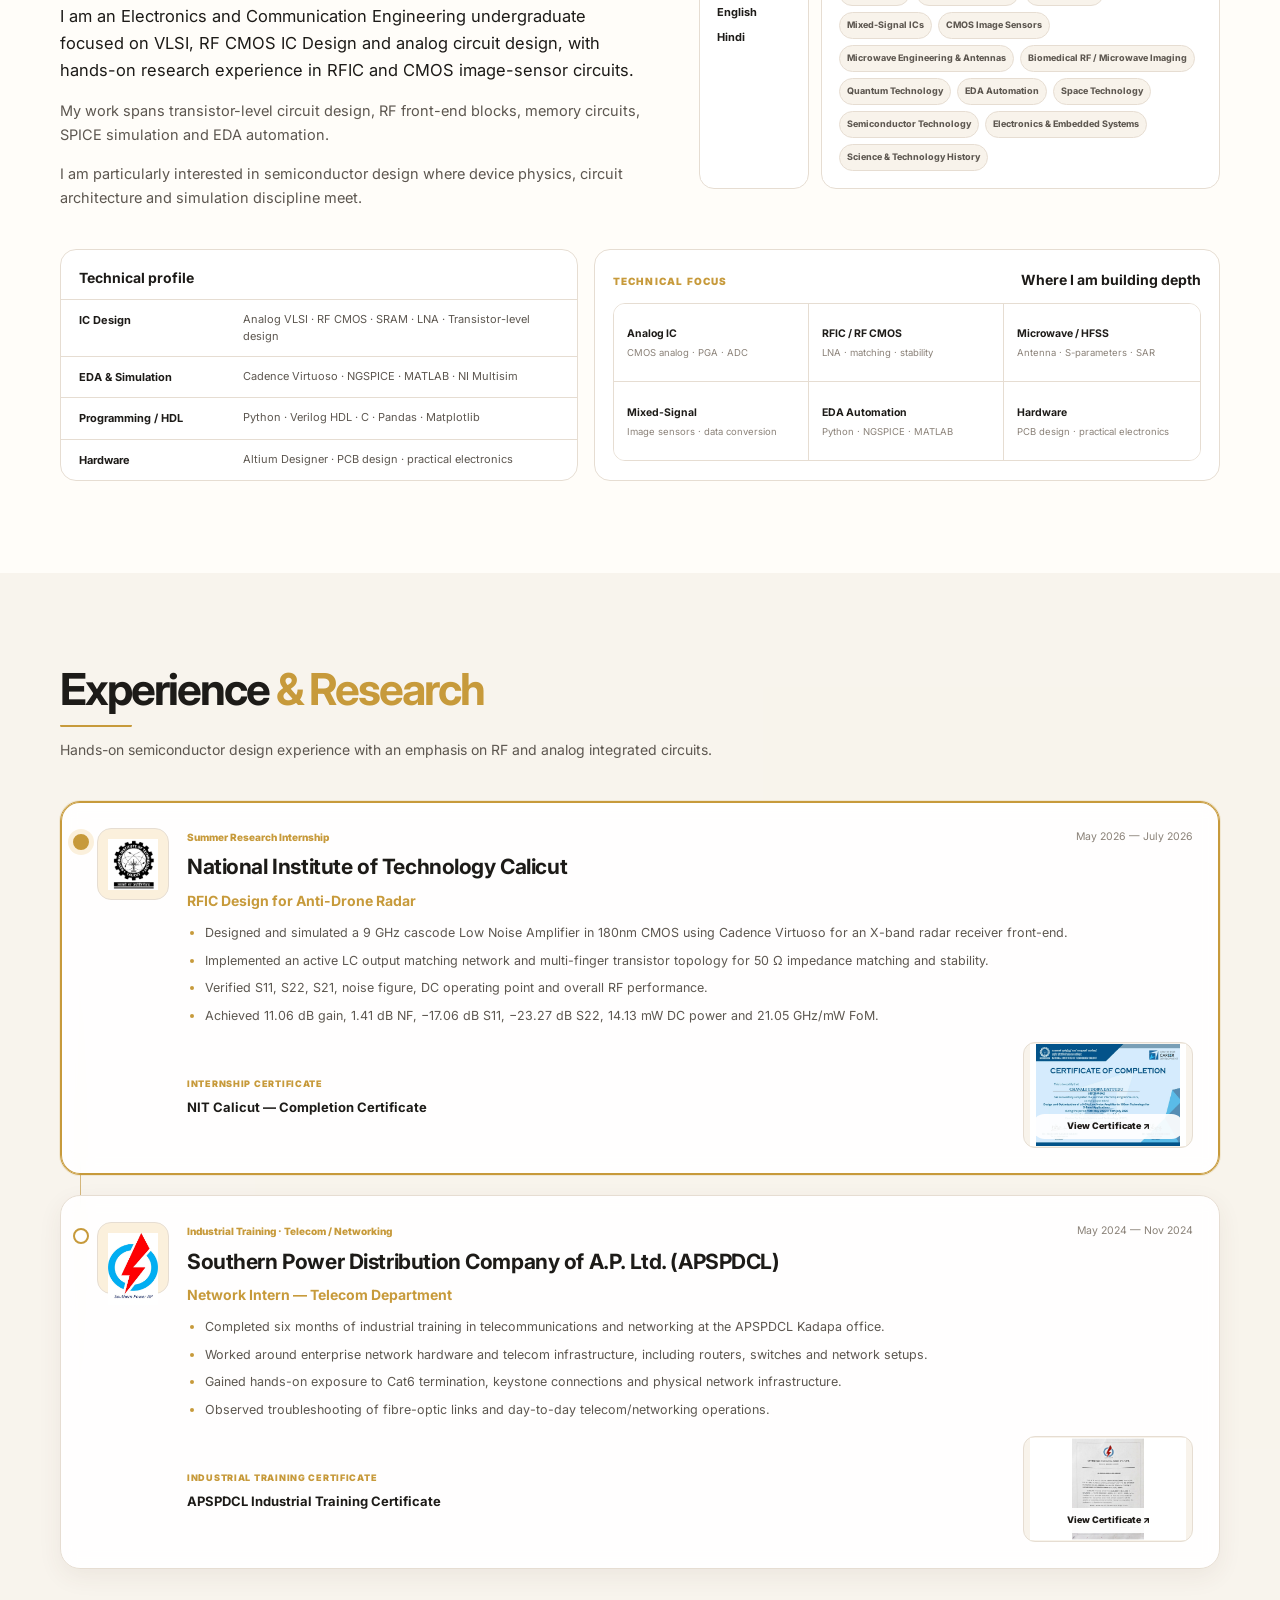
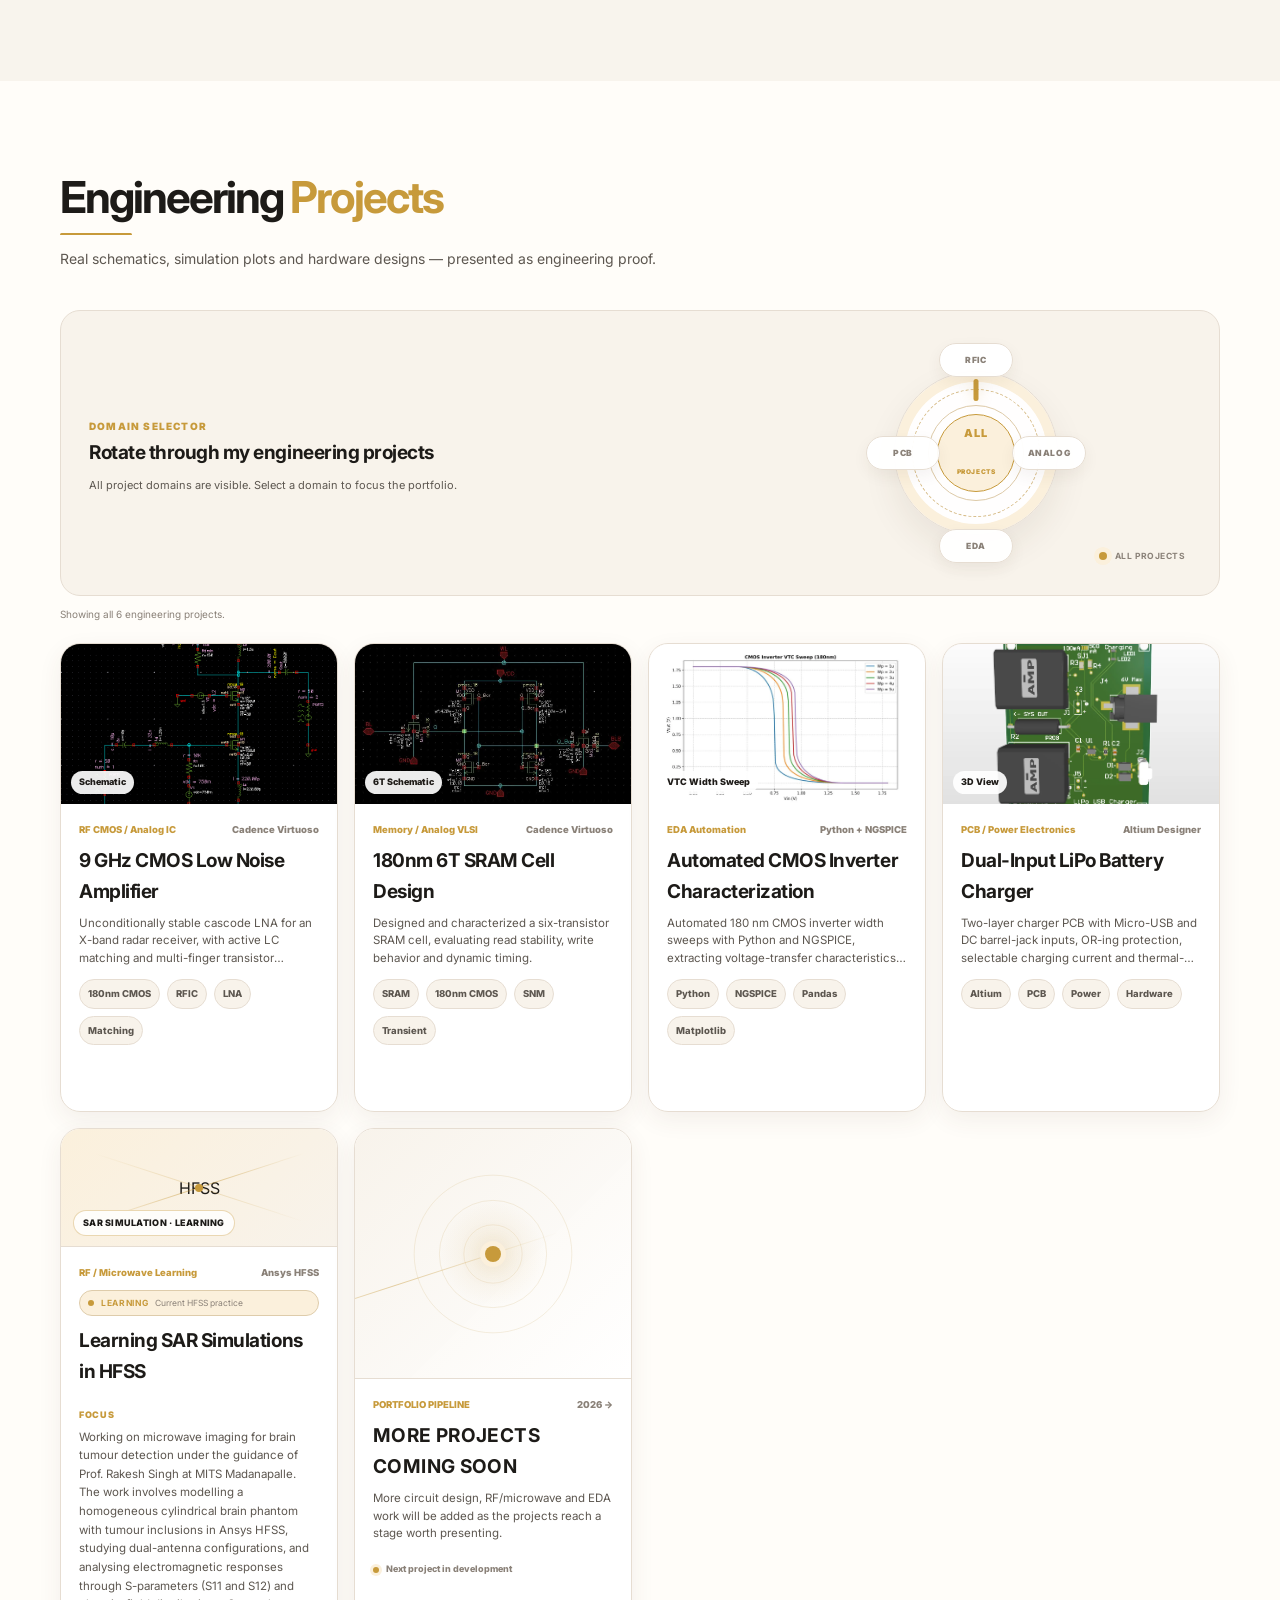
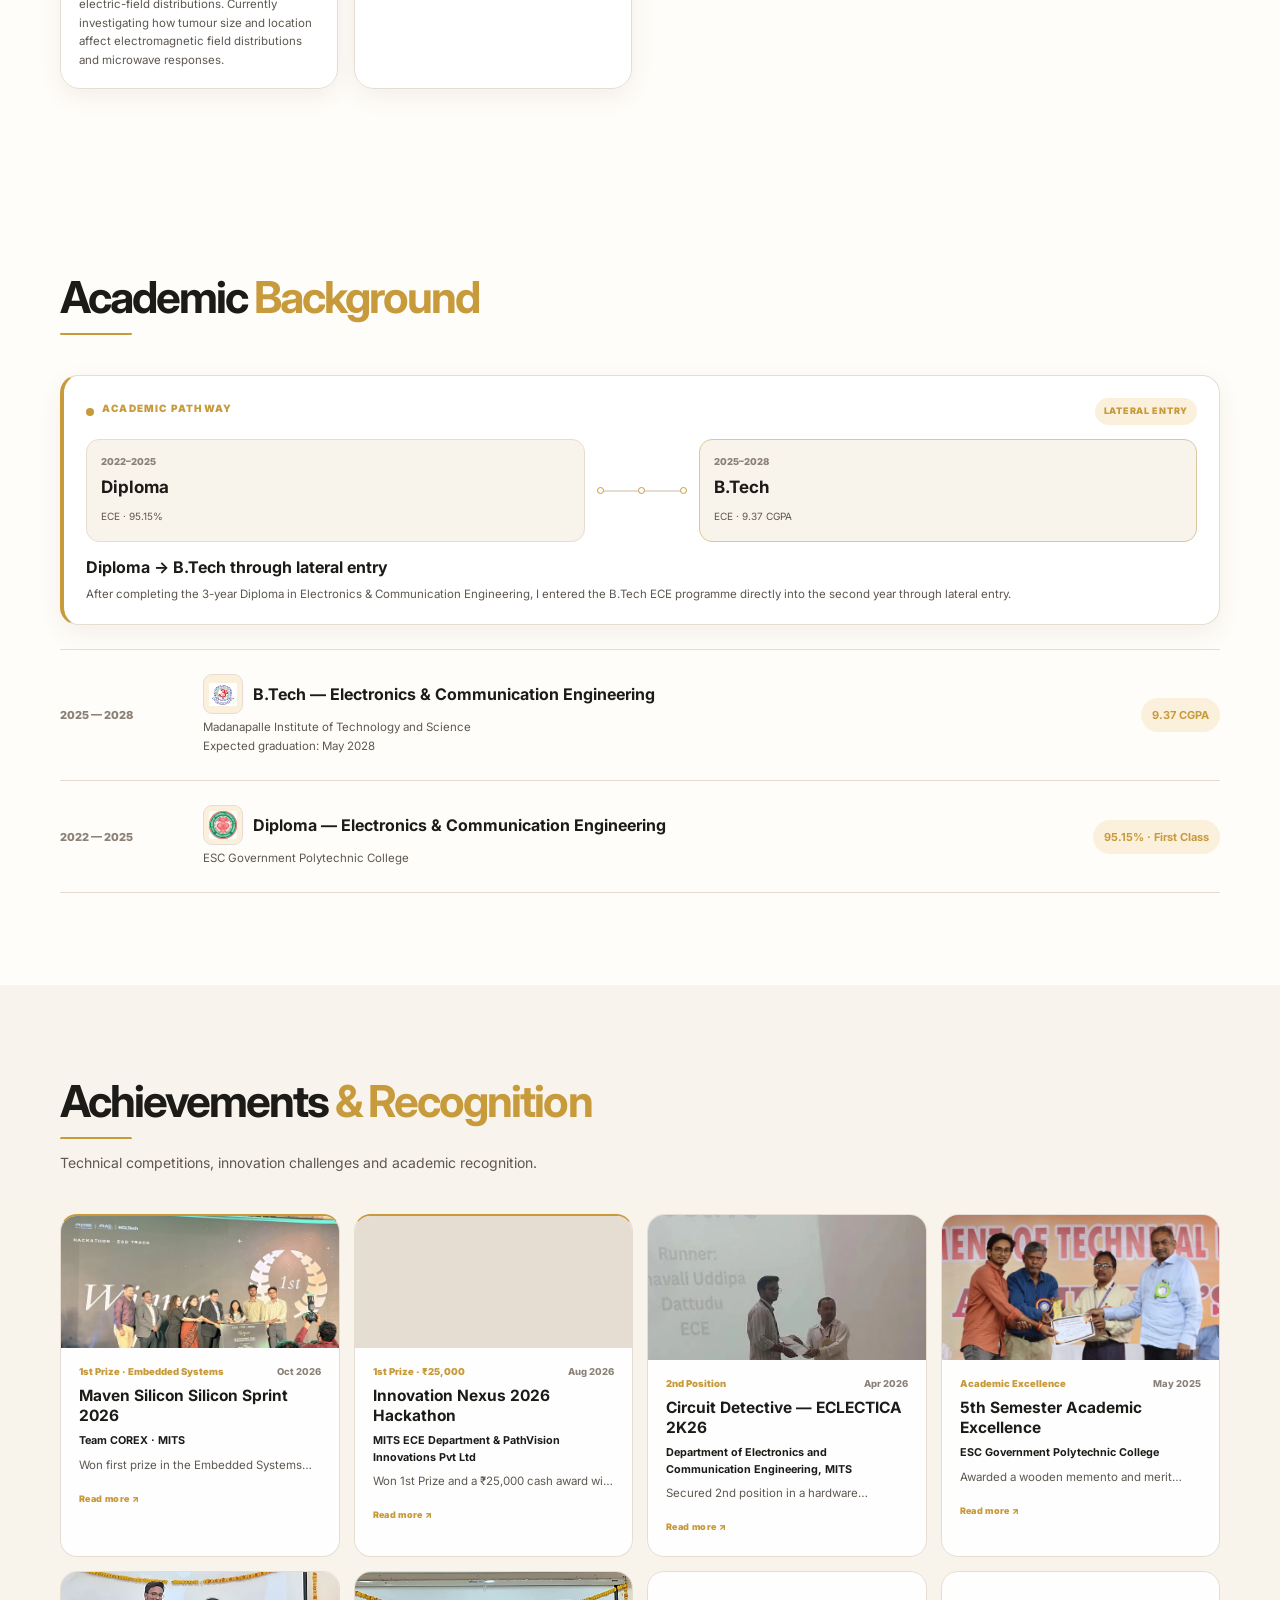
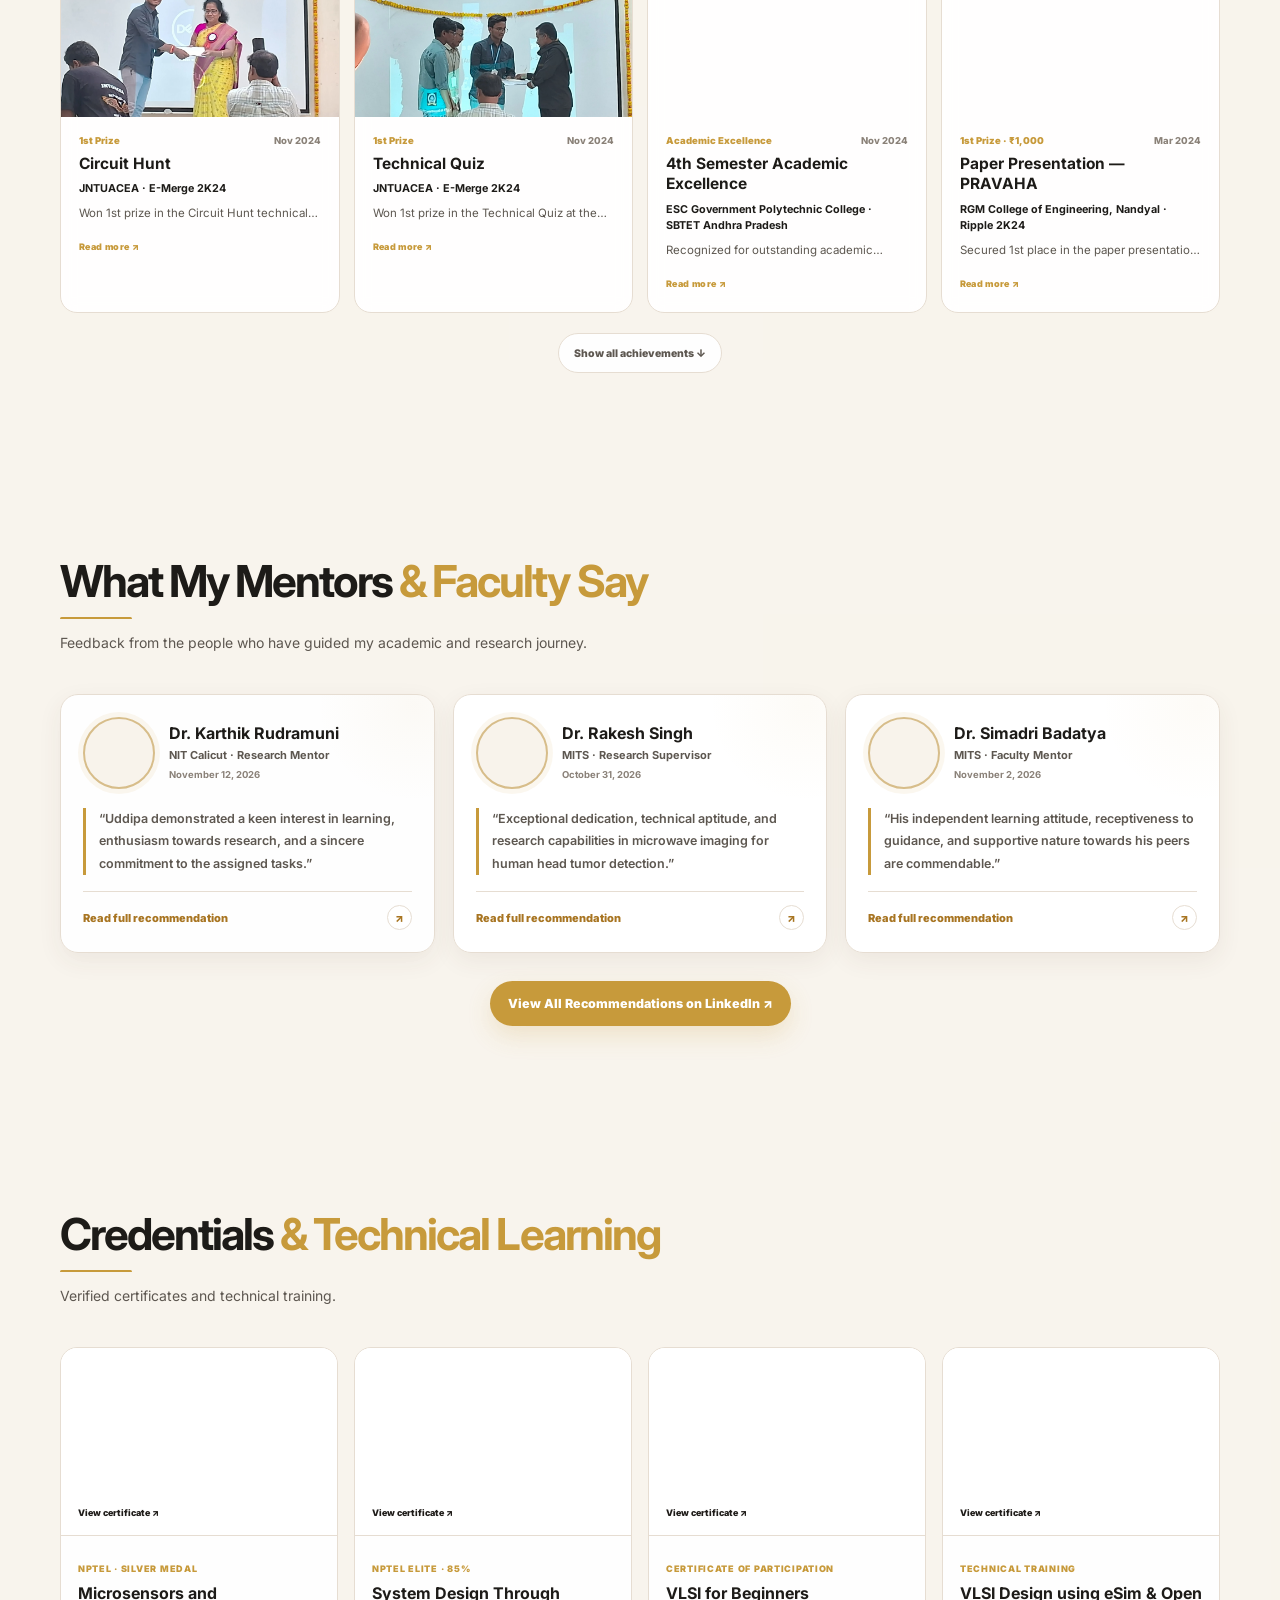
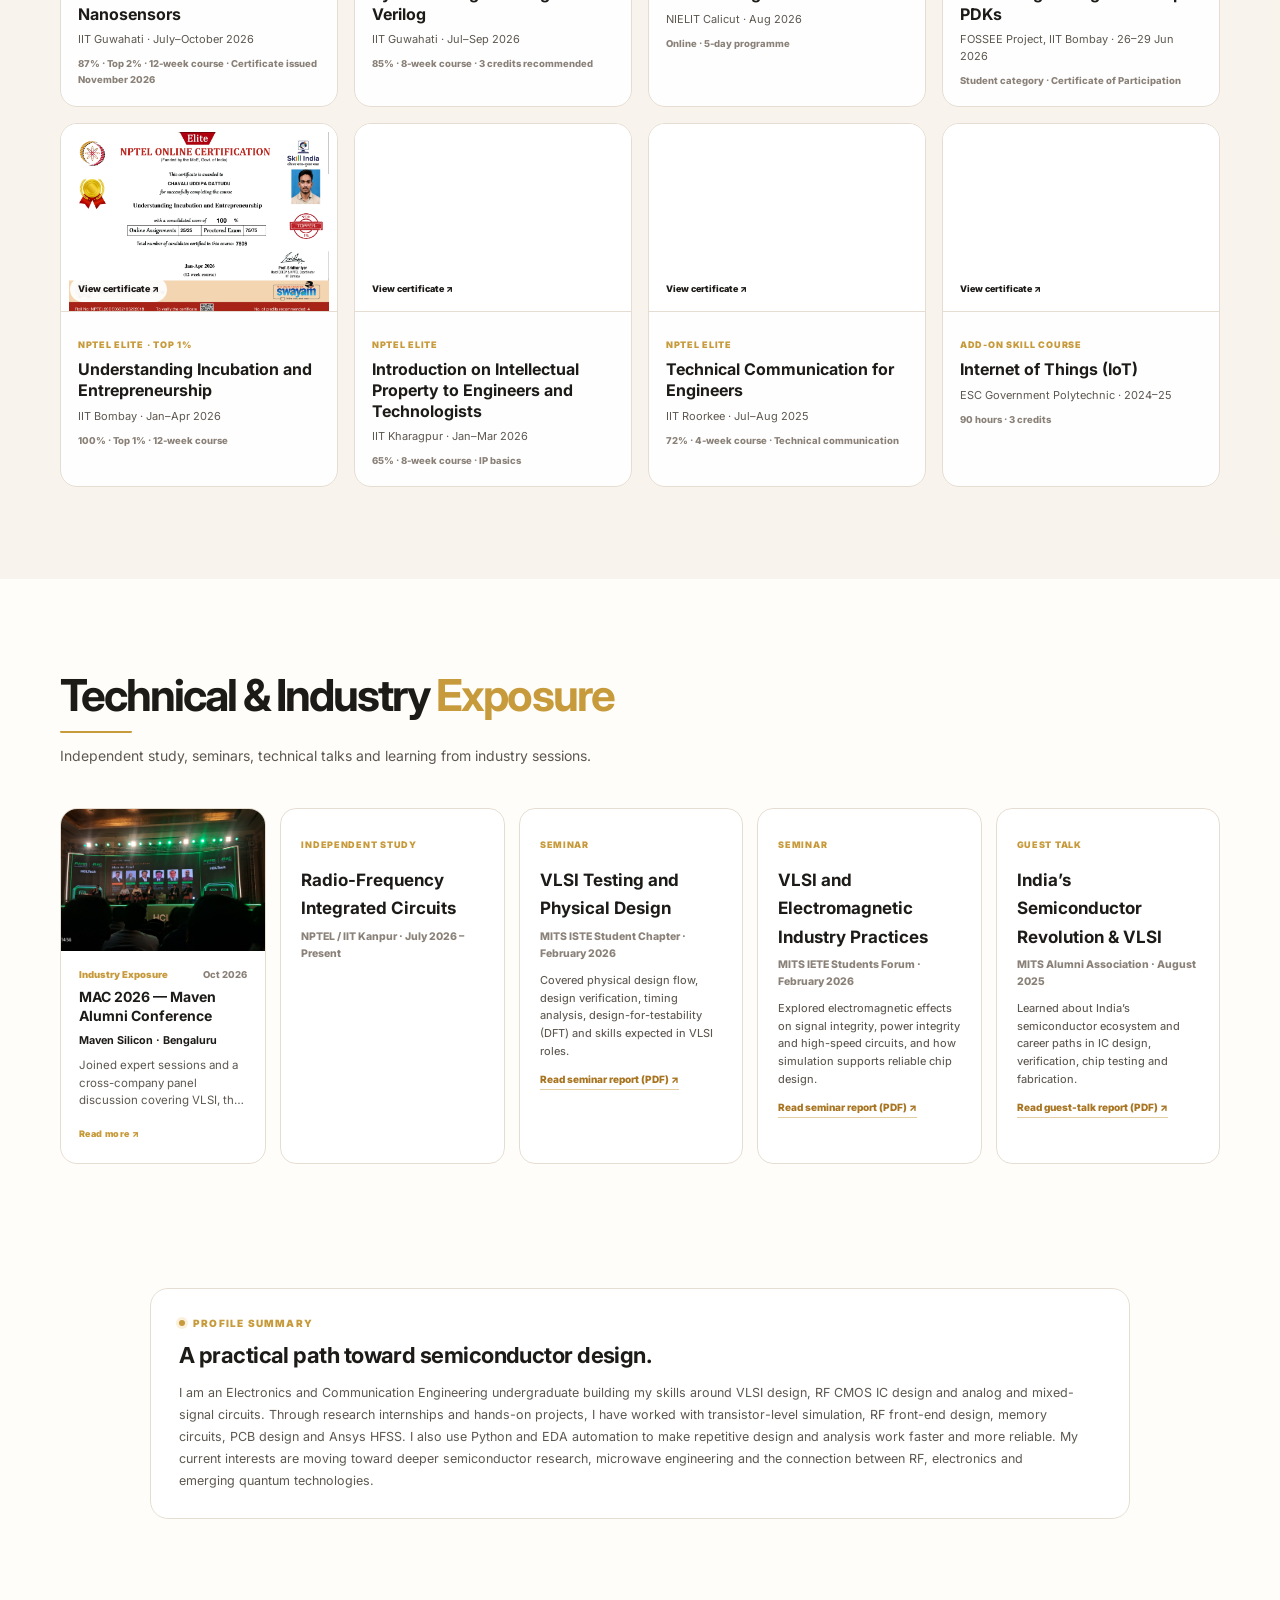
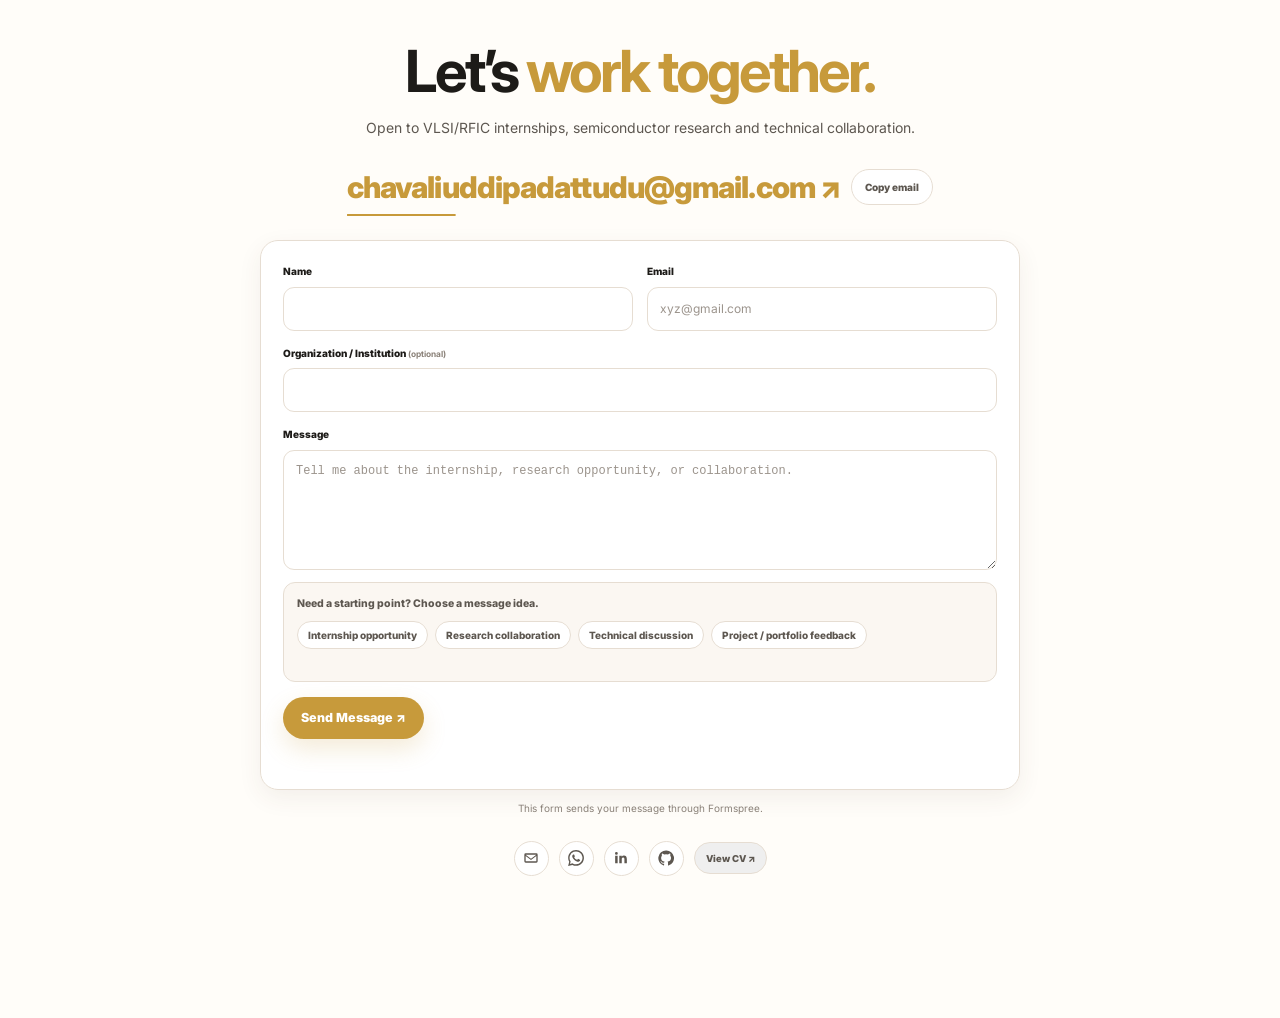
==== commit af958d24: "Add files via upload" ====
--- a/index.html
+++ b/index.html
@@ -108,7 +108,7 @@
 <p class="eyebrow">QUICK TOUR</p>
 <h2 id="siteGuideTitle">Explore the portfolio in a few steps.</h2>
 <div class="guide-steps">
-<div class="guide-step"><span>01</span><div><strong>About</strong><small>Profile, technical focus and research interests.</small></div></div><div class="guide-step"><span>02</span><div><strong>Experience</strong><small>NIT Calicut research and industrial training.</small></div></div><div class="guide-step"><span>03</span><div><strong>Projects</strong><small>Schematics, simulation results and repositories.</small></div></div><div class="guide-step"><span>04</span><div><strong>Education</strong><small>Diploma → B.Tech through lateral entry.</small></div></div><div class="guide-step"><span>05</span><div><strong>Achievements + Credentials</strong><small>Recognition, certificates and technical learning.</small></div></div><div class="guide-step"><span>06</span><div><strong>Contact</strong><small>Internships, research and technical collaboration.</small></div></div>
+<div class="guide-step"><span>01</span><div><strong>About</strong><small>Profile, technical focus and research interests.</small></div></div><div class="guide-step"><span>02</span><div><strong>Experience</strong><small>NIT Calicut research and industrial training.</small></div></div><div class="guide-step"><span>03</span><div><strong>Projects</strong><small>Schematics, simulation results and repositories.</small></div></div><div class="guide-step"><span>04</span><div><strong>Education</strong><small>Diploma → B.Tech through lateral entry.</small></div></div><div class="guide-step"><span>05</span><div><strong>Achievements + Mentor Feedback</strong><small>Awards, recommendations and professional guidance.</small></div></div><div class="guide-step"><span>06</span><div><strong>Contact</strong><small>Internships, research and technical collaboration.</small></div></div>
 </div>
 <button class="guide-start" id="guideStart" type="button">Start exploring ↗</button>
 <p class="guide-theme-note">Use the inverter (NOT gate) in the top-right to change the theme.</p>
@@ -124,7 +124,7 @@
       CUD
      </span>
 </a>
-<nav aria-label="Primary navigation" class="nav-menu" id="primary-nav"><a class="active" href="#home">Home</a><a href="#about">About</a><a href="#experience">Experience</a><a href="#projects">Projects</a><a href="#education">Education</a><a href="#achievements">Achievements</a><a href="#credentials">Credentials</a><a href="#learning">Technical Exposure</a><a href="#contact">Contact</a></nav>
+<nav aria-label="Primary navigation" class="nav-menu" id="primary-nav"><a class="active" href="#home">Home</a><a href="#about">About</a><a href="#experience">Experience</a><a href="#projects">Projects</a><a href="#education">Education</a><a href="#achievements">Achievements</a><a href="#mentors">Mentors &amp; Faculty</a><a href="#credentials">Credentials</a><a href="#learning">Technical Exposure</a><a href="#contact">Contact</a></nav>
 <button aria-label="Switch to dark theme" class="theme-toggle" id="themeToggle" title="Switch light and dark theme" type="button">
 <svg aria-hidden="true" class="not-gate-icon" viewbox="0 0 36 24">
 <path class="not-gate-line" d="M2 12H9"></path>
@@ -387,39 +387,6 @@
       </p>
 </div>
 <div aria-label="Experience timeline" class="experience-timeline">
-<article class="experience-card experience-current reveal spotlight-card" data-current="true" data-exp-index="0">
-<div class="experience-logo">
-<img alt="NIT Calicut logo" decoding="async" height="557" loading="lazy" src="images/lna/NITC_LOGO.webp" width="551"/>
-</div>
-<div class="experience-body">
-<div class="experience-top">
-<span class="label">
-          Research Internship · Present
-         </span>
-<span class="date">
-          July 2026 — Present
-         </span>
-</div>
-<h3>
-         National Institute of Technology Calicut
-        </h3>
-<h4>
-         Analog IC Design for CMOS Image Sensors
-        </h4>
-<ul class="experience-points">
-<li>Currently working on the development of an Operational Transconductance Amplifier (OTA) for the Programmable Gain Amplifier (PGA) sub-block of the ADC used in CMOS image sensors.</li>
-<li>
-          Performing transistor-level modeling and simulation of converter blocks to study gain, noise and power.
-         </li>
-<li>
-          Focusing on analog front-end and data-conversion behavior for high-resolution imaging applications.
-         </li>
-<li>
-          Working under Dr. Bhuvan B on ongoing Analog IC Design research.
-         </li>
-</ul>
-</div>
-</article>
 <article class="experience-card reveal spotlight-card" data-exp-index="1">
 <div class="experience-logo">
 <img alt="NIT Calicut logo" decoding="async" height="557" loading="lazy" src="images/lna/NITC_LOGO.webp" width="551"/>
@@ -842,7 +809,7 @@
 <div class="project-meta"><span>RF / Microwave Learning</span><span>Ansys HFSS</span></div>
 <div class="research-live-status"><span aria-hidden="true" class="research-live-dot"></span><strong>LEARNING</strong><span>Current HFSS practice</span></div>
 <h3>Learning SAR Simulations in HFSS</h3>
-<div class="research-project-block"><strong>Focus</strong><p>Learning the setup and analysis workflow for Specific Absorption Rate (SAR) simulations in Ansys HFSS.</p></div>
+<div class="research-project-block"><strong>Focus</strong><p>Working on microwave imaging for brain tumour detection under the guidance of Prof. Rakesh Singh at MITS Madanapalle. The work involves modelling a homogeneous cylindrical brain phantom with tumour inclusions in Ansys HFSS, studying dual-antenna configurations, and analysing electromagnetic responses through S-parameters (S11 and S12) and electric-field distributions. Currently investigating how tumour size and location affect electromagnetic field distributions and microwave responses.</p></div>
 <div class="research-project-block research-detail-only"><strong>Current learning</strong><ul class="research-project-list"><li>HFSS model setup and simulation workflow</li><li>Meshing and solver configuration</li><li>E-field and power-loss analysis</li><li>SAR calculation and visualization</li><li>Understanding simulation results and post-processing</li></ul></div>
 <div class="research-project-status research-detail-only"><strong>Current status</strong><span>Learning</span></div>
 </div>
@@ -998,6 +965,73 @@
 <button aria-expanded="false" class="show-more-btn" id="achievementsToggle">Show all achievements ↓</button>
 </div>
 </section>
+<section class="section tint" id="mentors" aria-labelledby="mentorsTitle">
+  <div class="container">
+    <div class="section-heading reveal">
+      <h2 class="heading-animated" id="mentorsTitle">What My Mentors <em>&amp; Faculty Say</em></h2>
+      <p>Feedback from the people who have guided my academic and research journey.</p>
+    </div>
+    <div class="mentor-grid">
+      <article class="mentor-card reveal spotlight-card">
+        <div class="mentor-card-head">
+          <img class="mentor-portrait" src="images/profile/Dr_Karthik.webp" alt="Dr. Karthik Rudramuni" width="1000" height="1000" loading="lazy" decoding="async" />
+          <div class="mentor-identity">
+            <h3>Dr. Karthik Rudramuni</h3>
+            <p>NIT Calicut · Research Mentor</p>
+            <time datetime="2026-11-12">November 12, 2026</time>
+          </div>
+        </div>
+        <blockquote class="mentor-excerpt">“Uddipa demonstrated a keen interest in learning, enthusiasm towards research, and a sincere commitment to the assigned tasks.”</blockquote>
+        <button class="mentor-readmore" type="button">Read full recommendation <span aria-hidden="true">↗</span></button>
+<div class="mentor-detail-only">
+  <p class="mentor-detail-label">Full recommendation</p>
+  <div class="mentor-full-text"><p>I had the pleasure of mentoring Uddipa Dattudu Chavali during the summer internship at the National Institute of Technology Calicut (NIT Calicut).</p>
+            <p>During the internship, Uddipa demonstrated a keen interest in learning, enthusiasm towards research, and a sincere commitment to the assigned tasks. Uddipa showed a willingness to explore new concepts, develop technical skills, and approach research-related challenges with curiosity and dedication.</p>
+            <p>I particularly appreciated Uddipa's positive attitude, eagerness to learn, and ability to take guidance constructively. The internship experience reflected a genuine interest in exploring further academic and research opportunities.</p>
+            <p>I am pleased to recommend Uddipa for future research internships and academic opportunities. I wish Uddipa continued success in all future endeavours.</p></div>
+</div>
+      </article>
+
+      <article class="mentor-card reveal spotlight-card">
+        <div class="mentor-card-head">
+          <img class="mentor-portrait" src="images/profile/Dr_Rakesh_Singh.webp" alt="Dr. Rakesh Singh" width="1000" height="1000" loading="lazy" decoding="async" />
+          <div class="mentor-identity">
+            <h3>Dr. Rakesh Singh</h3>
+            <p>MITS · Research Supervisor</p>
+            <time datetime="2026-10-31">October 31, 2026</time>
+          </div>
+        </div>
+        <blockquote class="mentor-excerpt">“Exceptional dedication, technical aptitude, and research capabilities in microwave imaging for human head tumor detection.”</blockquote>
+        <button class="mentor-readmore" type="button">Read full recommendation <span aria-hidden="true">↗</span></button>
+<div class="mentor-detail-only">
+  <p class="mentor-detail-label">Full recommendation</p>
+  <div class="mentor-full-text"><p>I strongly recommend Uddipa Dattudu for his exceptional dedication, technical aptitude, and research capabilities in microwave imaging for human head tumor detection under my supervision. He has demonstrated outstanding potential for advanced research and would be a valuable asset to any academic or research institution.</p></div>
+</div>
+      </article>
+
+      <article class="mentor-card reveal spotlight-card">
+        <div class="mentor-card-head">
+          <img class="mentor-portrait" src="images/profile/Dr_Simadri.webp" alt="Dr. Simadri Badatya" width="1000" height="1000" loading="lazy" decoding="async" />
+          <div class="mentor-identity">
+            <h3>Dr. Simadri Badatya</h3>
+            <p>MITS · Faculty Mentor</p>
+            <time datetime="2026-11-02">November 2, 2026</time>
+          </div>
+        </div>
+        <blockquote class="mentor-excerpt">“His independent learning attitude, receptiveness to guidance, and supportive nature towards his peers are commendable.”</blockquote>
+        <button class="mentor-readmore" type="button">Read full recommendation <span aria-hidden="true">↗</span></button>
+<div class="mentor-detail-only">
+  <p class="mentor-detail-label">Full recommendation</p>
+  <div class="mentor-full-text"><p>I have had the pleasure of teaching and mentoring Uddipa Dattudu Chavali at Madanapalle Institute of Technology &amp; Science (MITS), where he is pursuing his B.Tech in Electronics and Communication Engineering. As his faculty member for Digital Circuit Design and Analog and Digital IC Applications, as well as his class teacher, I have observed his sincerity, intellectual curiosity, and enthusiasm for learning. He demonstrates a keen interest in understanding technical concepts beyond the classroom, particularly in VLSI design and analog circuit design, and shows a positive attitude towards developing his engineering knowledge and practical skills.</p>
+            <p>Uddipa is a self-motivated and cooperative student who approaches learning with dedication and a willingness to take on new challenges. His independent learning attitude, receptiveness to guidance, and supportive nature towards his peers are commendable. I believe he has good potential to grow as an engineer and researcher, and I am happy to recommend him for research internships, academic opportunities, and professional development programmes in electronics and related fields. I wish him continued success in his academic and professional journey.</p></div>
+</div>
+      </article>
+    </div>
+    <div class="mentor-link-wrap">
+      <a class="primary-btn mentor-link" href="https://www.linkedin.com/in/chavaliuddipadattudu/details/recommendations/" target="_blank" rel="noopener noreferrer">View All Recommendations on LinkedIn ↗</a>
+    </div>
+  </div>
+</section>
 <section class="section tint" id="credentials">
 <div class="container">
 <div class="section-heading reveal">
@@ -1007,8 +1041,19 @@
       </p>
 </div>
 <div class="credential-grid">
-<article class="credential-card credential-card-new reveal spotlight-card" data-credential-index="0">
-<span class="credential-new-tag" aria-label="New certificate">NEW</span>
+<article class="credential-card reveal spotlight-card" data-credential-index="new-microsensors">
+  <button aria-label="View NPTEL Microsensors and Nanosensors Silver Medal certificate" class="credential-image" data-lightbox-alt="NPTEL Elite certificate for Microsensors and Nanosensors from IIT Guwahati: 87 percent, Silver Medal, Top 2 percent" data-lightbox-src="images/certificates/NPTEL_MN.webp" type="button">
+    <img alt="NPTEL Elite certificate for Microsensors and Nanosensors, issued by IIT Guwahati, with 87 percent and Top 2 percent Silver Medal recognition" decoding="async" height="1448" loading="lazy" src="images/certificates/NPTEL_MN.webp" width="2048"/>
+    <span>View certificate ↗</span>
+  </button>
+  <div class="credential-body">
+    <span class="credential-type">NPTEL · Silver Medal</span>
+    <h3>Microsensors and Nanosensors</h3>
+    <p>IIT Guwahati · July–October 2026</p>
+    <div class="credential-meta">87% · Top 2% · 12-week course · Certificate issued November 2026</div>
+  </div>
+</article>
+<article class="credential-card reveal spotlight-card" data-credential-index="0">
 <button aria-label="View System Design Through Verilog certificate" class="credential-image" data-lightbox-alt="System Design Through Verilog certificate" data-lightbox-src="images/certificates/NPTEL_VERILOG.webp" type="button">
 <img alt="NPTEL Elite certificate for System Design Through Verilog with 85% score" decoding="async" height="1448" loading="lazy" src="images/certificates/NPTEL_VERILOG.webp" width="2048"/>
 <span>
@@ -1173,8 +1218,7 @@
       </p>
 </div>
 <div class="learning-grid">
-<article id="mac2026-achievement" class="achievement-card achievement-card-new learning-industry-card reveal spotlight-card">
-  <span class="achievement-new-tag" aria-label="New portfolio update">NEW</span>
+<article id="mac2026-achievement" class="achievement-card learning-industry-card reveal spotlight-card">
   <div class="achievement-evidence-grid mac2026-evidence-grid">
     <img alt="MAC 2026 panel discussion with a moderator and five panelists representing different companies" data-gallery-caption="Panel discussion — Semicon 2.0 and beyond" class="lightbox-img" decoding="async" loading="lazy" src="images/achievements/MAC2026/mac2026_7.webp" width="1200" height="800"/>
     <img alt="Keynote by Sivakumar P. R., Founder and CEO of Maven Silicon, at MAC 2026" data-gallery-caption="Keynote by Maven Silicon Founder and CEO" class="lightbox-img" decoding="async" loading="lazy" src="images/achievements/MAC2026/mac2026_8.webp" width="1200" height="800"/>
--- a/style.css
+++ b/style.css
@@ -6243,3 +6243,274 @@
   .hero-highlight-link { animation: none !important; will-change: auto; }
   .quick-message-chip { transition: none; }
 }
+
+/* NPTEL Microsensors and Nanosensors credential tile */
+.credential-image-placeholder {
+  cursor: default;
+  align-content: center;
+  justify-items: center;
+  gap: 9px;
+  padding: 18px;
+  text-align: center;
+  background:
+    radial-gradient(circle at 50% 0%, rgba(199, 154, 59, 0.16), transparent 56%),
+    linear-gradient(145deg, #fffdf8, #f5ecdc);
+  color: #34291a;
+}
+.credential-image-placeholder span,
+.credential-image-placeholder strong {
+  position: static;
+  display: block;
+  max-width: 100%;
+  padding: 0;
+  border-radius: 0;
+  background: transparent;
+  color: inherit;
+}
+.credential-placeholder-kicker {
+  font-size: 9px;
+  font-weight: 900;
+  letter-spacing: 0.16em;
+  color: #a87522 !important;
+}
+.credential-placeholder-title {
+  max-width: 260px;
+  font-size: clamp(17px, 1.8vw, 22px);
+  font-weight: 850;
+  line-height: 1.2;
+}
+.credential-placeholder-award {
+  padding: 6px 12px !important;
+  border: 1px solid rgba(168, 117, 34, 0.35);
+  border-radius: 999px !important;
+  background: rgba(255, 255, 255, 0.7) !important;
+  color: #8c611d !important;
+  font-size: 9px;
+  font-weight: 900;
+  letter-spacing: 0.08em;
+}
+.credential-placeholder-note {
+  color: #786b59 !important;
+  font-size: 9px;
+  font-weight: 700;
+}
+
+/* What My Mentors & Faculty Say */
+.mentor-grid {
+  display: grid;
+  grid-template-columns: repeat(3, minmax(0, 1fr));
+  gap: 18px;
+  align-items: stretch;
+}
+.mentor-card {
+  position: relative;
+  isolation: isolate;
+  min-width: 0;
+  overflow: hidden;
+  padding: 22px;
+  border: 1px solid var(--line);
+  border-radius: 18px;
+  background: var(--surface);
+  box-shadow: var(--shadow-sm);
+  transition: border-color 0.36s ease, box-shadow 0.45s ease, transform 0.45s cubic-bezier(0.2, 0.75, 0.25, 1);
+}
+.mentor-card::before {
+  content: "";
+  position: absolute;
+  z-index: -1;
+  top: -105px;
+  right: -95px;
+  width: 230px;
+  height: 230px;
+  border-radius: 50%;
+  background: radial-gradient(circle, color-mix(in srgb, var(--accent) 13%, transparent), transparent 68%);
+  opacity: 0.35;
+  transform: scale(0.88);
+  transition: opacity 0.55s ease, transform 0.65s cubic-bezier(0.2, 0.75, 0.25, 1);
+  pointer-events: none;
+}
+.mentor-card:hover {
+  border-color: color-mix(in srgb, var(--accent) 65%, var(--line));
+  box-shadow: 0 20px 46px rgba(79, 59, 37, 0.11);
+  transform: translateY(-4px);
+}
+.mentor-card:hover::before {
+  opacity: 0.9;
+  transform: scale(1.12);
+}
+html[data-theme="dark"] .mentor-card:hover {
+  box-shadow: 0 22px 48px rgba(0, 0, 0, 0.34);
+}
+.mentor-card-head {
+  display: flex;
+  align-items: center;
+  gap: 14px;
+  min-width: 0;
+}
+.mentor-portrait {
+  width: 72px;
+  height: 72px;
+  flex: 0 0 72px;
+  border: 2px solid color-mix(in srgb, var(--accent) 48%, var(--line));
+  border-radius: 50%;
+  object-fit: cover;
+  background: var(--surface-2);
+  box-shadow: 0 0 0 5px color-mix(in srgb, var(--accent) 8%, transparent);
+  transition: transform 0.55s cubic-bezier(0.2, 0.75, 0.25, 1), box-shadow 0.45s ease;
+}
+.mentor-card:hover .mentor-portrait {
+  transform: scale(1.045);
+  box-shadow: 0 0 0 7px color-mix(in srgb, var(--accent) 12%, transparent), 0 7px 20px rgba(79, 59, 37, 0.12);
+}
+.mentor-identity { min-width: 0; }
+.mentor-identity h3 {
+  margin: 0 0 3px;
+  color: var(--text);
+  font-size: 16px;
+  line-height: 1.3;
+}
+.mentor-identity p {
+  margin: 0;
+  color: var(--text-soft);
+  font-size: 11px;
+  font-weight: 700;
+  line-height: 1.5;
+}
+.mentor-identity time {
+  display: block;
+  margin-top: 4px;
+  color: var(--muted);
+  font-size: 9.5px;
+  font-weight: 700;
+}
+.mentor-excerpt {
+  margin: 19px 0 15px;
+  padding: 0 0 0 13px;
+  border-left: 3px solid var(--accent);
+  color: var(--text-soft);
+  font-size: 12.5px;
+  font-weight: 600;
+  line-height: 1.8;
+  transition: border-color 0.35s ease, transform 0.35s ease;
+}
+.mentor-card:hover .mentor-excerpt {
+  border-left-color: var(--accent-strong);
+  transform: translateX(2px);
+}
+.mentor-readmore {
+  width: 100%;
+  display: flex;
+  align-items: center;
+  justify-content: space-between;
+  gap: 12px;
+  margin-top: 16px;
+  padding: 13px 0 0;
+  border: 0;
+  border-top: 1px solid var(--line);
+  background: transparent;
+  color: var(--accent-strong);
+  font-size: 11px;
+  font-weight: 850;
+  text-align: left;
+  cursor: pointer;
+}
+.mentor-readmore span {
+  display: inline-grid;
+  width: 25px;
+  height: 25px;
+  flex: 0 0 25px;
+  place-items: center;
+  border: 1px solid var(--line);
+  border-radius: 50%;
+  background: var(--surface);
+  transition: transform 0.35s ease, border-color 0.35s ease, background 0.35s ease;
+}
+.mentor-readmore:hover span {
+  transform: translate(2px, -2px);
+  border-color: var(--accent);
+  background: var(--accent-soft);
+}
+.mentor-detail-only { display: none; }
+.mentor-detail-label {
+  margin: 0 0 10px;
+  color: var(--accent-strong);
+  font-size: 10px;
+  font-weight: 900;
+  letter-spacing: 0.1em;
+  text-transform: uppercase;
+}
+.mentor-full-text {
+  color: var(--text-soft);
+  font-size: 13px;
+  line-height: 1.85;
+}
+.mentor-full-text p { margin: 0 0 13px; }
+.mentor-full-text p:last-child { margin-bottom: 0; }
+.mentor-link-wrap {
+  display: flex;
+  justify-content: center;
+  margin-top: 28px;
+}
+.mentor-link { gap: 7px; }
+
+/* Mentor recommendation cards inside the shared detail modal */
+.detail-modal .mentor-card {
+  max-width: 860px;
+  margin: 0 auto;
+  padding: 8px 6px 6px;
+  border: 0;
+  border-radius: 0;
+  background: transparent;
+  box-shadow: none;
+  transform: none;
+  cursor: default;
+}
+.detail-modal .mentor-card::before { display: none; }
+.detail-modal .mentor-card:hover { box-shadow: none; transform: none; }
+.detail-modal .mentor-card .mentor-readmore { display: none; }
+.detail-modal .mentor-card .mentor-detail-only {
+  display: block;
+  margin-top: 22px;
+  padding-top: 18px;
+  border-top: 1px solid var(--line);
+  animation: mentorDetailReveal 0.55s cubic-bezier(0.2, 0.75, 0.25, 1) both;
+}
+.detail-modal .mentor-card .mentor-identity h3 { font-size: 22px; }
+.detail-modal .mentor-card .mentor-identity p { font-size: 12px; }
+.detail-modal .mentor-card .mentor-excerpt { max-width: 800px; font-size: 14px; }
+.detail-modal .mentor-card .mentor-full-text { max-width: 820px; font-size: 13.5px; }
+@keyframes mentorDetailReveal {
+  from { opacity: 0; transform: translateY(9px); }
+  to { opacity: 1; transform: translateY(0); }
+}
+@keyframes mentorPortraitSettle {
+  0% { opacity: 0.35; filter: blur(2px); }
+  72% { opacity: 1; filter: blur(0); }
+  100% { opacity: 1; filter: none; }
+}
+.mentor-card.reveal-visible .mentor-portrait {
+  animation: mentorPortraitSettle 0.78s cubic-bezier(0.2, 0.75, 0.25, 1) 0.12s both;
+}
+@media (max-width: 900px) {
+  .mentor-grid { grid-template-columns: repeat(2, minmax(0, 1fr)); }
+}
+@media (max-width: 600px) {
+  .mentor-grid { grid-template-columns: minmax(0, 1fr); gap: 13px; }
+  .mentor-card { padding: 18px; }
+  .mentor-portrait { width: 62px; height: 62px; flex-basis: 62px; }
+  .mentor-excerpt { font-size: 12px; }
+}
+@media (prefers-reduced-motion: reduce) {
+  .mentor-card,
+  .mentor-card::before,
+  .mentor-portrait,
+  .mentor-excerpt,
+  .mentor-readmore span {
+    animation: none !important;
+    transition: none !important;
+  }
+  .mentor-card:hover { transform: none; }
+  .detail-modal .mentor-card .mentor-detail-only { animation: none; }
+}
+
+
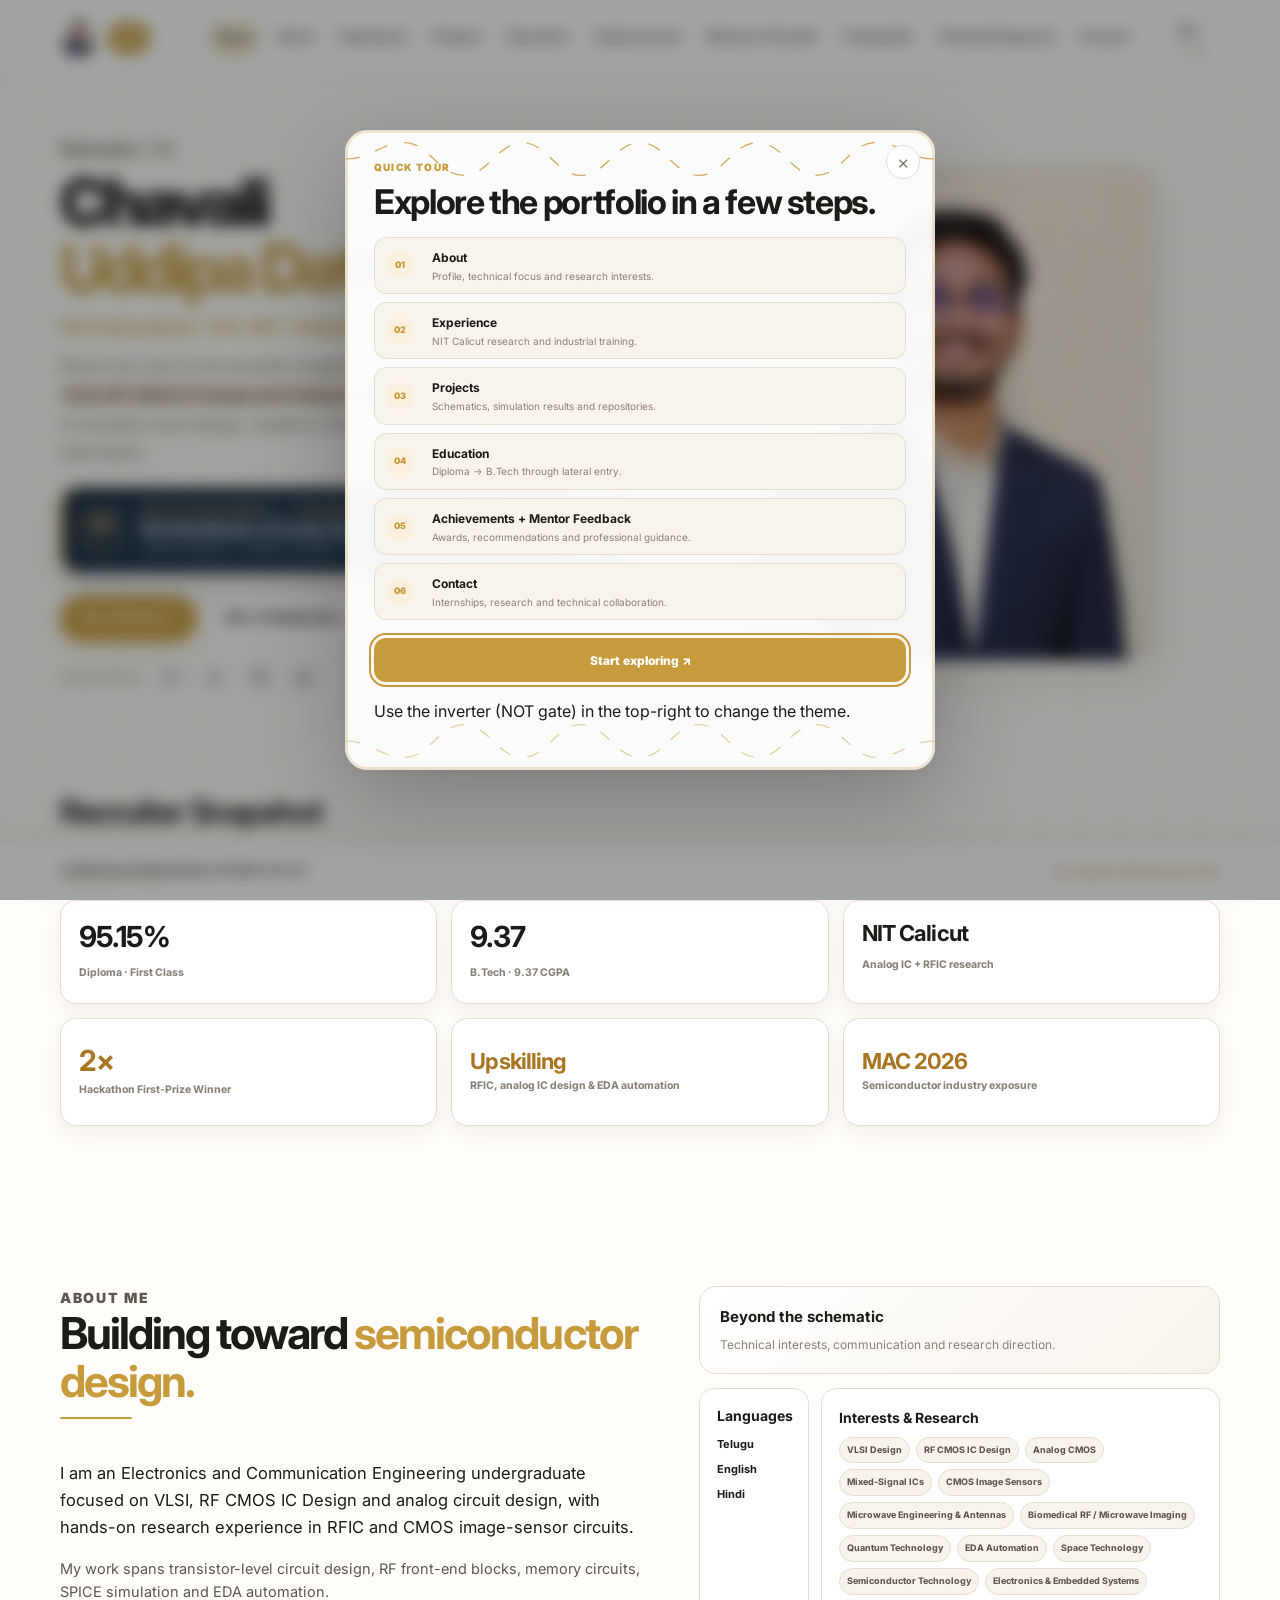
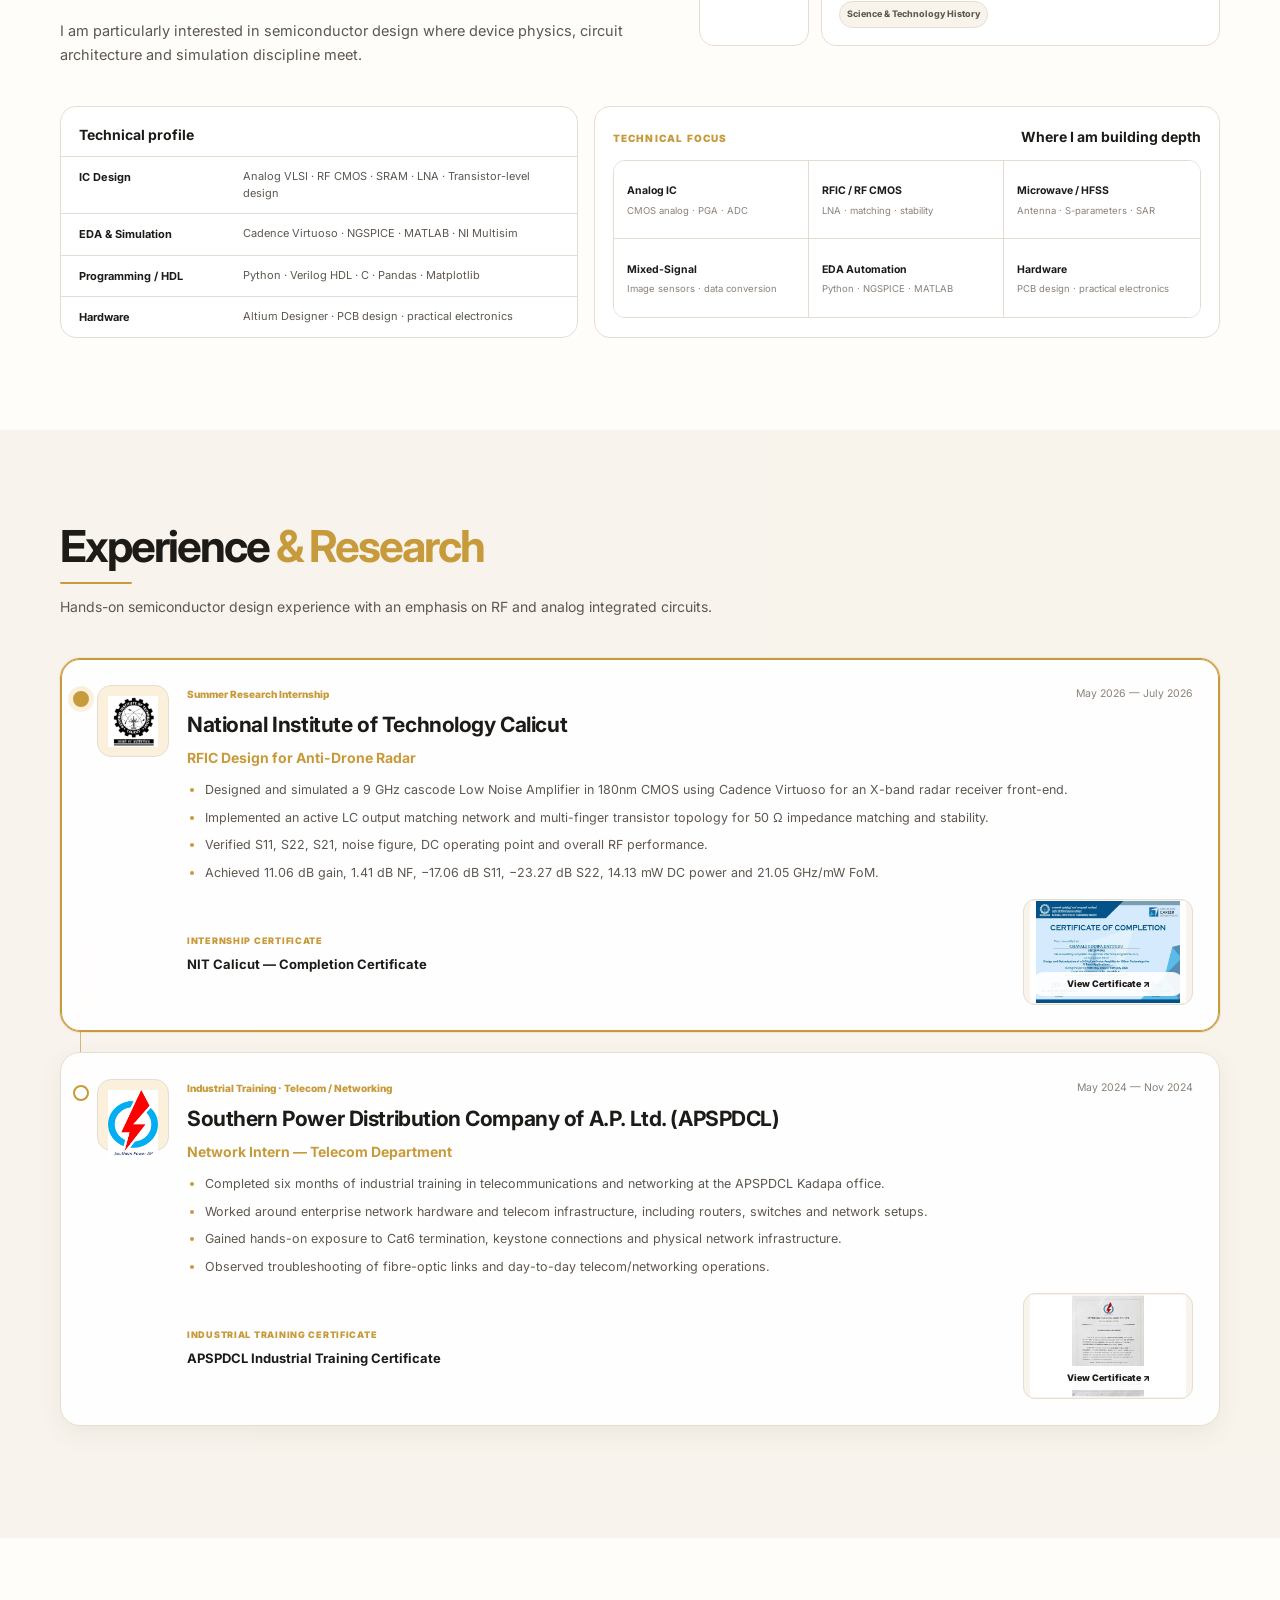
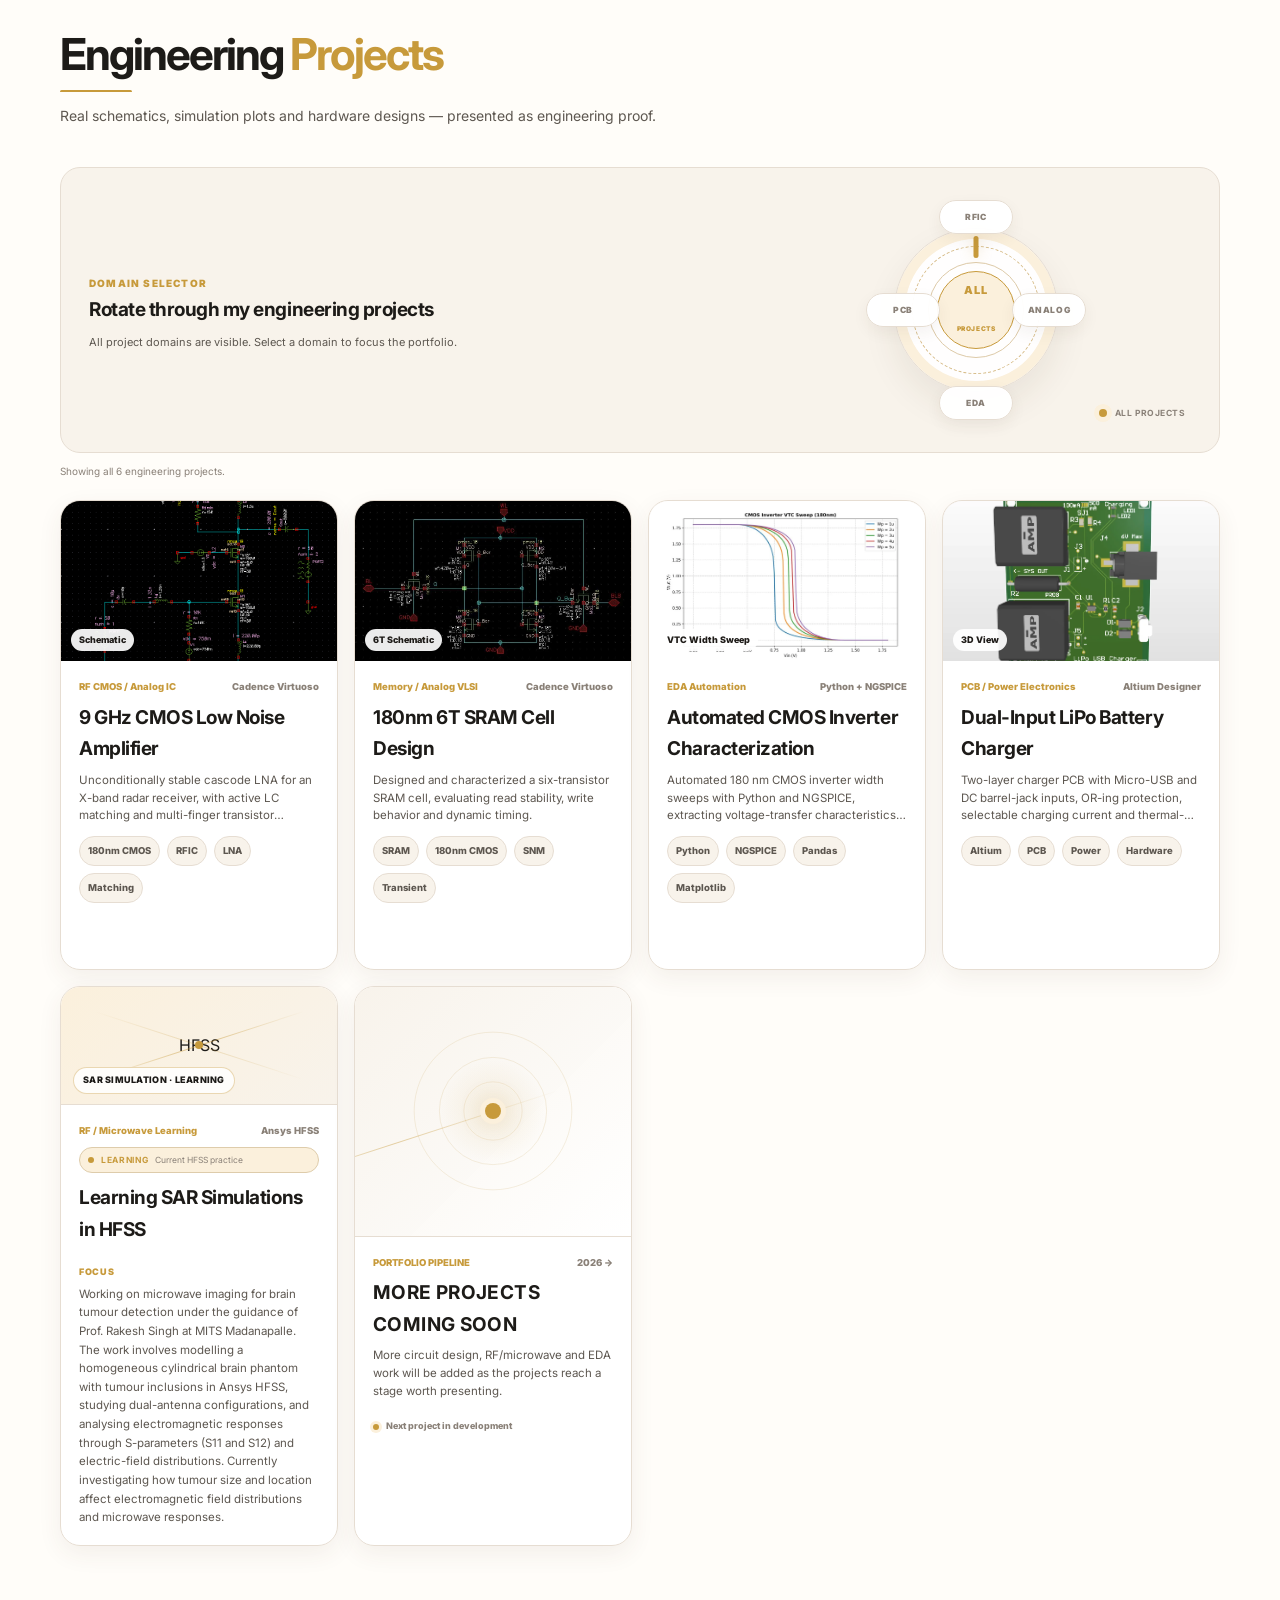
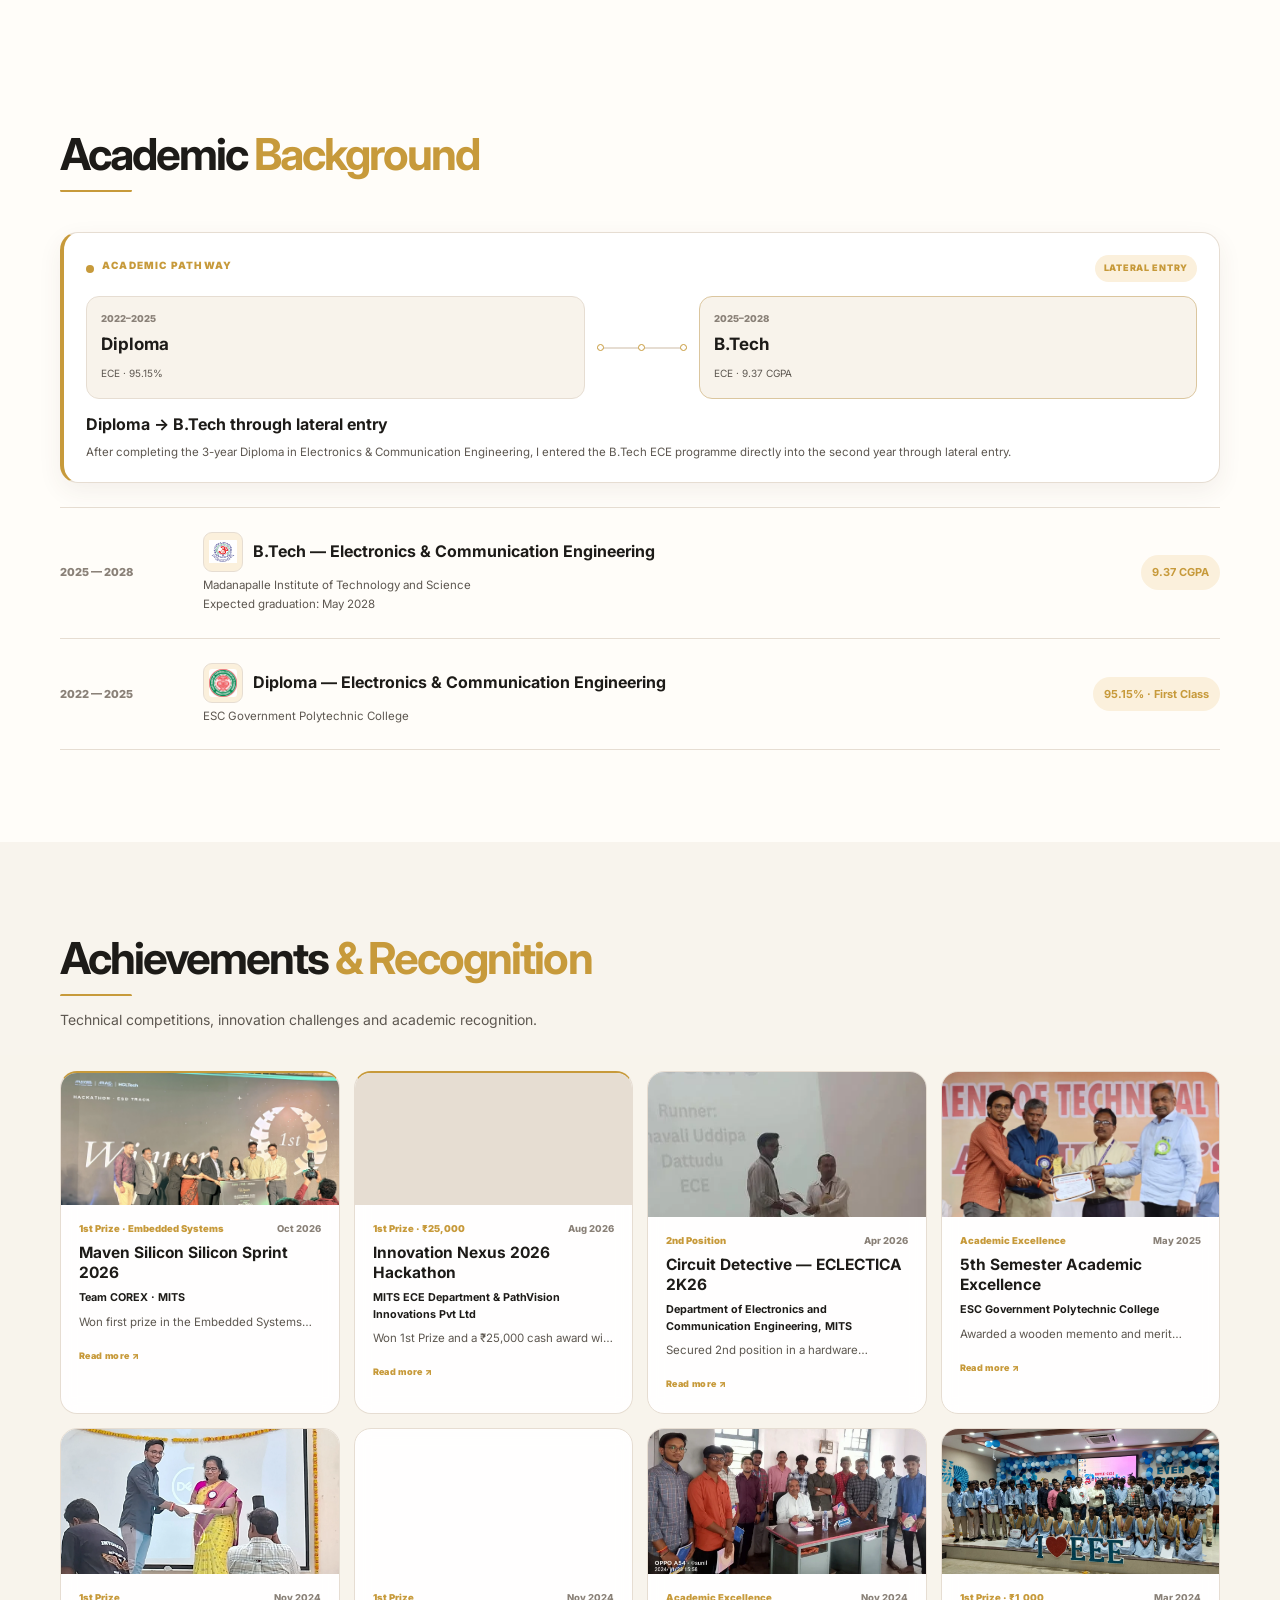
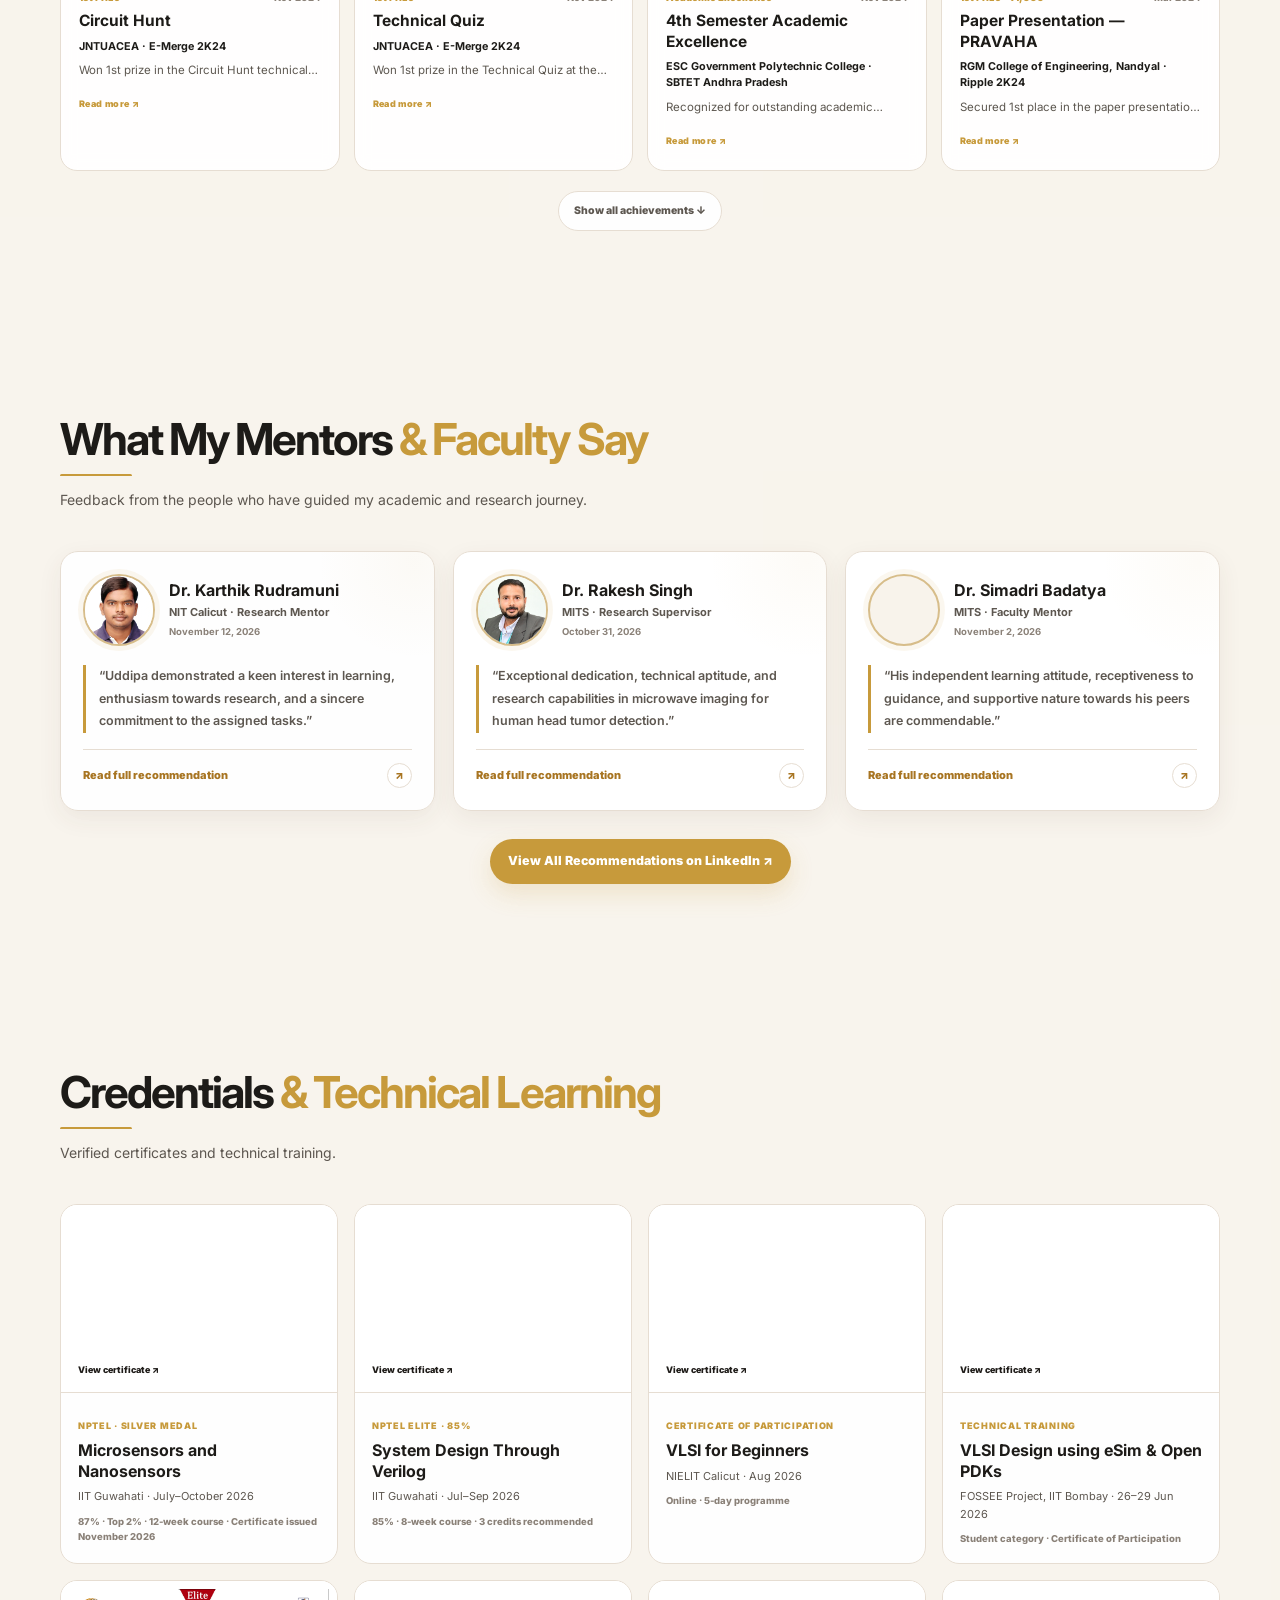
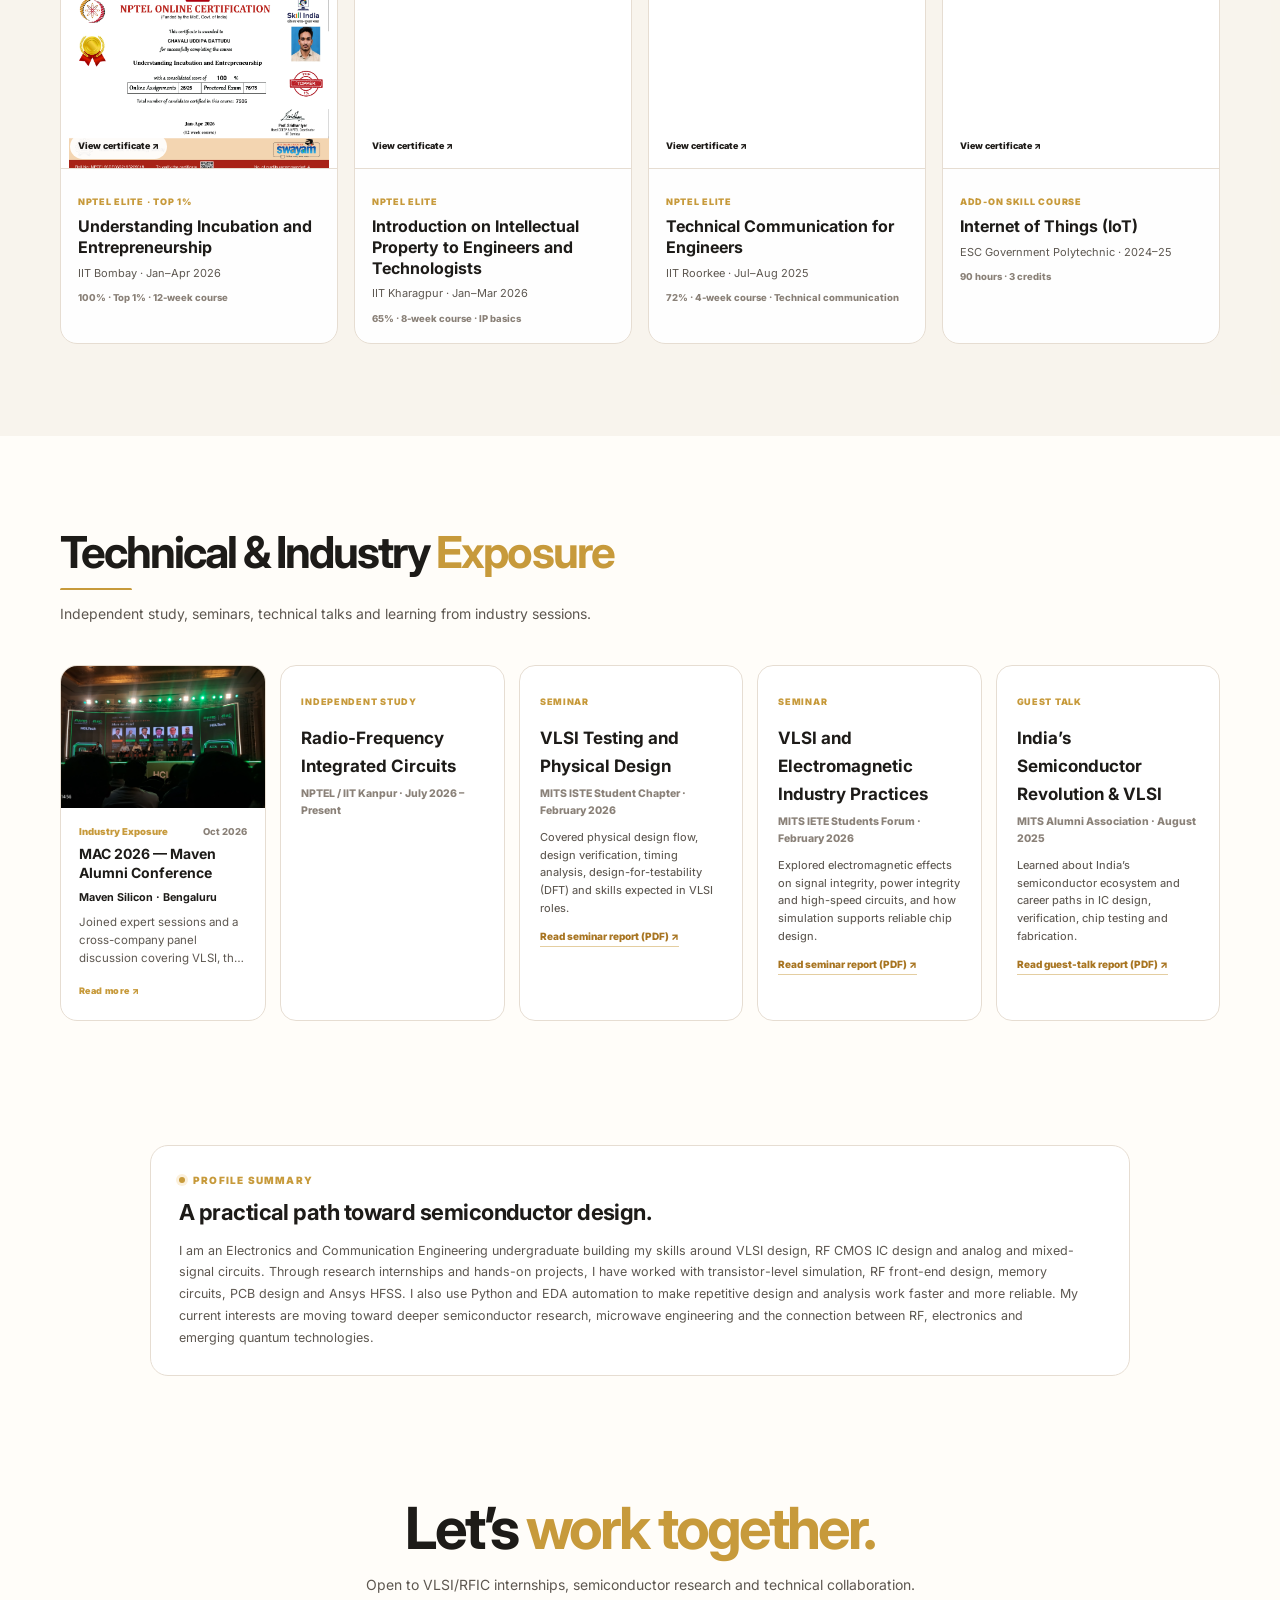
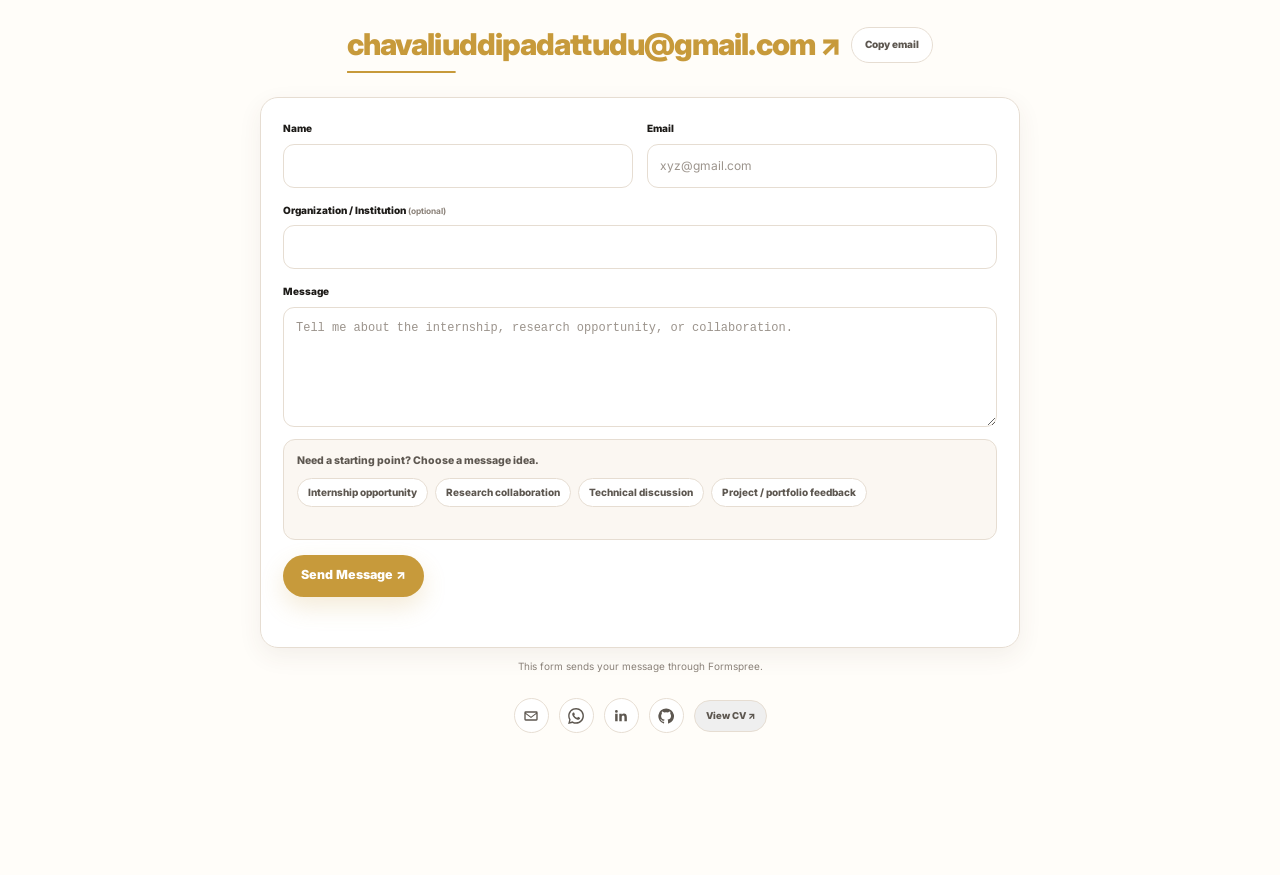
==== commit 47719276: "Add files via upload" ====
--- a/index.html
+++ b/index.html
@@ -174,17 +174,16 @@
        </span>
        , with hands-on experience in transistor-level design, Cadence Virtuoso, SPICE simulation and EDA automation.
       </p>
-<div class="hero-achievement-banner" aria-label="Team achievement and technical learning">
-  <div class="hero-achievement-banner-head">
-    <span class="hero-achievement-kicker"><span class="hero-new-dot" aria-hidden="true"></span> TEAM MILESTONE</span>
-    <span class="hero-award-pill">HARDWARE ↔ SOFTWARE LEARNING</span>
-  </div>
-  <h2 class="hero-achievement-title">Our team COREX won 1st prize at Silicon Sprint Hackathon 2026</h2>
-  <p>Working with STM32 ADC and PWM speed-control code helped me understand how bare-metal firmware connects microcontroller registers with physical hardware. MAC 2026 added industry perspectives on VLSI, semiconductors and emerging AI workflows.</p>
-  <div class="hero-achievement-links" aria-label="Explore recent milestones">
-    <button class="hero-highlight-link hero-highlight-primary" type="button" data-open-achievement="silicon-sprint-achievement"><span>View winning achievement ↗</span><small>Click here</small></button>
-    <button class="hero-highlight-link" type="button" data-open-achievement="mac2026-achievement"><span>Explore MAC 2026 ↗</span><small>Click here</small></button>
-  </div>
+<div class="hero-mentor-cta-wrap">
+  <a class="hero-mentor-cta" href="#mentors" aria-label="Read recommendations from three mentors and faculty members">
+    <span class="hero-mentor-cta-icon" aria-hidden="true">❝</span>
+    <span class="hero-mentor-cta-copy">
+      <span class="hero-mentor-cta-eyebrow">MENTOR ENDORSEMENTS · 3 RECOMMENDATIONS</span>
+      <span class="hero-mentor-cta-label">What My Mentors &amp; Faculty Say</span>
+      <span class="hero-mentor-cta-subtitle">Research guidance · Academic feedback · Growth</span>
+    </span>
+    <span class="hero-mentor-cta-arrow" aria-hidden="true">↗</span>
+  </a>
 </div>
 <div class="hero-actions">
 <a class="primary-btn" href="#projects">
--- a/style.css
+++ b/style.css
@@ -6513,4 +6513,150 @@
   .detail-modal .mentor-card .mentor-detail-only { animation: none; }
 }
 
-
+/* Hero shortcut to mentor recommendations — featured endorsement CTA */
+.hero-mentor-cta-wrap {
+  width: min(100%, 650px);
+  margin: 20px 0 5px;
+}
+.hero-mentor-cta {
+  position: relative;
+  isolation: isolate;
+  display: grid;
+  grid-template-columns: 48px minmax(0, 1fr) 40px;
+  align-items: center;
+  gap: 13px;
+  width: min(100%, 570px);
+  min-height: 86px;
+  padding: 13px 15px;
+  overflow: hidden;
+  border: 1px solid rgba(199, 154, 59, .58);
+  border-left: 4px solid #d2a13d;
+  border-radius: 18px;
+  background: linear-gradient(118deg, #172a42 0%, #203852 72%, #2b4056 100%);
+  color: #fff;
+  box-shadow: 0 12px 28px rgba(25, 39, 54, .16), 0 5px 20px rgba(199, 154, 59, .13);
+  text-decoration: none;
+  transition: transform .25s ease, box-shadow .3s ease, border-color .25s ease;
+  animation: mentorCtaGlow 5.8s ease-in-out infinite;
+}
+.hero-mentor-cta::before {
+  content: "";
+  position: absolute;
+  z-index: -1;
+  inset: -1px;
+  pointer-events: none;
+  background: linear-gradient(112deg, transparent 12%, rgba(255,255,255,.055) 36%, rgba(230,190,111,.16) 49%, rgba(255,255,255,.045) 60%, transparent 83%);
+  transform: translateX(-115%);
+  animation: mentorCtaShimmer 7.5s ease-in-out infinite;
+}
+.hero-mentor-cta::after {
+  content: "";
+  position: absolute;
+  right: 57px;
+  top: -42px;
+  width: 118px;
+  height: 118px;
+  border: 1px solid rgba(224, 185, 104, .18);
+  border-radius: 50%;
+  box-shadow: 0 0 0 16px rgba(224, 185, 104, .035), 0 0 0 33px rgba(224, 185, 104, .025);
+  pointer-events: none;
+}
+.hero-mentor-cta:hover,
+.hero-mentor-cta:focus-visible {
+  transform: translateY(-3px);
+  border-color: rgba(231, 190, 105, .9);
+  box-shadow: 0 17px 34px rgba(25, 39, 54, .22), 0 8px 25px rgba(199, 154, 59, .22);
+}
+.hero-mentor-cta:active { transform: translateY(-1px) scale(.995); }
+.hero-mentor-cta-icon {
+  display: grid;
+  width: 46px;
+  height: 46px;
+  place-items: center;
+  border: 1px solid rgba(229, 190, 112, .62);
+  border-radius: 14px;
+  background: linear-gradient(145deg, rgba(222, 178, 88, .23), rgba(222, 178, 88, .08));
+  color: #f0ca7c;
+  font-family: Georgia, serif;
+  font-size: 30px;
+  line-height: 1;
+  box-shadow: inset 0 1px 0 rgba(255,255,255,.12);
+}
+.hero-mentor-cta-copy {
+  display: flex;
+  min-width: 0;
+  flex-direction: column;
+  align-items: flex-start;
+  gap: 3px;
+}
+.hero-mentor-cta-eyebrow {
+  color: #e7bd6b;
+  font-size: 8.5px;
+  font-weight: 900;
+  letter-spacing: .14em;
+  line-height: 1.35;
+}
+.hero-mentor-cta-label {
+  color: #fff;
+  font-size: 14px;
+  font-weight: 850;
+  letter-spacing: -.015em;
+  line-height: 1.35;
+}
+.hero-mentor-cta-subtitle {
+  color: rgba(255,255,255,.72);
+  font-size: 10px;
+  font-weight: 550;
+  line-height: 1.4;
+}
+.hero-mentor-cta-arrow {
+  display: grid;
+  width: 38px;
+  height: 38px;
+  place-items: center;
+  border: 1px solid rgba(24, 39, 57, .08);
+  border-radius: 50%;
+  background: linear-gradient(145deg, #f1d38e, #d6a744);
+  color: #1b2d43;
+  font-size: 19px;
+  font-weight: 800;
+  box-shadow: 0 5px 13px rgba(0,0,0,.16);
+  transition: transform .25s ease, box-shadow .25s ease;
+}
+.hero-mentor-cta:hover .hero-mentor-cta-arrow,
+.hero-mentor-cta:focus-visible .hero-mentor-cta-arrow {
+  transform: translate(3px, -3px);
+  box-shadow: 0 7px 16px rgba(0,0,0,.22);
+}
+@keyframes mentorCtaGlow {
+  0%, 100% { box-shadow: 0 12px 28px rgba(25, 39, 54, .15), 0 5px 18px rgba(199, 154, 59, .11); }
+  50% { box-shadow: 0 14px 30px rgba(25, 39, 54, .19), 0 7px 24px rgba(199, 154, 59, .19); }
+}
+@keyframes mentorCtaShimmer {
+  0%, 66%, 100% { transform: translateX(-115%); }
+  84% { transform: translateX(115%); }
+}
+html[data-theme="dark"] .hero-mentor-cta {
+  border-color: rgba(216, 170, 82, .62);
+  background: linear-gradient(118deg, #111c2b 0%, #192b40 72%, #22364b 100%);
+}
+@media (max-width: 640px) {
+  .hero-mentor-cta-wrap { margin-top: 16px; }
+  .hero-mentor-cta {
+    grid-template-columns: 40px minmax(0, 1fr) 34px;
+    gap: 10px;
+    min-height: 78px;
+    padding: 11px 11px;
+    border-radius: 15px;
+  }
+  .hero-mentor-cta-icon { width: 39px; height: 39px; border-radius: 12px; font-size: 26px; }
+  .hero-mentor-cta-eyebrow { font-size: 7.5px; letter-spacing: .1em; }
+  .hero-mentor-cta-label { font-size: 12px; }
+  .hero-mentor-cta-subtitle { font-size: 9px; }
+  .hero-mentor-cta-arrow { width: 33px; height: 33px; font-size: 17px; }
+}
+@media (prefers-reduced-motion: reduce) {
+  .hero-mentor-cta,
+  .hero-mentor-cta::before,
+  .hero-mentor-cta-arrow { animation: none !important; transition: none !important; }
+}
